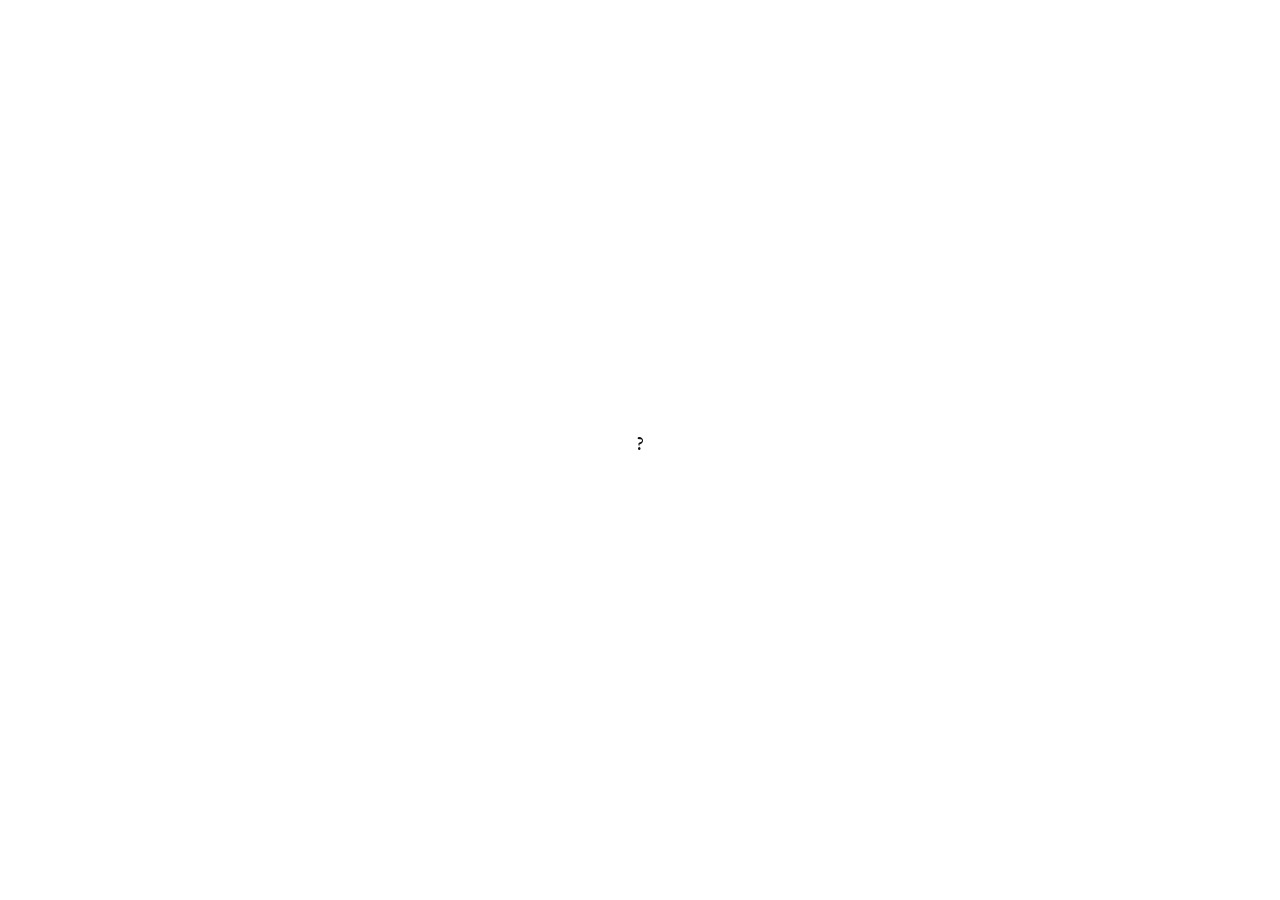
==== index.html @ 8f40f330 "Add files via upload" ====
<!DOCTYPE html>
<html lang="pt-BR">

<head>
  <meta charset="UTF-8">
  <title>Weidila Bruna</title>
  <!-- Meta Pixel Code -->
  <script>
    !function (f, b, e, v, n, t, s) {
      if (f.fbq) return; n = f.fbq = function () {
        n.callMethod ?
          n.callMethod.apply(n, arguments) : n.queue.push(arguments)
      };
      if (!f._fbq) f._fbq = n; n.push = n; n.loaded = !0; n.version = '2.0';
      n.queue = []; t = b.createElement(e); t.async = !0;
      t.src = v; s = b.getElementsByTagName(e)[0];
      s.parentNode.insertBefore(t, s)
    }(window, document, 'script',
      'https://connect.facebook.net/en_US/fbevents.js');
    fbq('init', '24921980464157985');
    fbq('track', 'PageView');
  </script>
  <noscript><img height="1" width="1" style="display:none"
      src="https://www.facebook.com/tr?id=24921980464157985&ev=PageView&noscript=1" /></noscript>
  <!-- End Meta Pixel Code -->
  <meta name="viewport" content="width=device-width, initial-scale=1">
  <meta name="robots" content="max-image-preview:large">
  <style id="global-styles-inline-css">
    :root {
      --wp--preset--aspect-ratio--square: 1;
      --wp--preset--aspect-ratio--4-3: 4/3;
      --wp--preset--aspect-ratio--3-4: 3/4;
      --wp--preset--aspect-ratio--3-2: 3/2;
      --wp--preset--aspect-ratio--2-3: 2/3;
      --wp--preset--aspect-ratio--16-9: 16/9;
      --wp--preset--aspect-ratio--9-16: 9/16;
      --wp--preset--color--black: #000000;
      --wp--preset--color--cyan-bluish-gray: #abb8c3;
      --wp--preset--color--white: #ffffff;
      --wp--preset--color--pale-pink: #f78da7;
      --wp--preset--color--vivid-red: #cf2e2e;
      --wp--preset--color--luminous-vivid-orange: #ff6900;
      --wp--preset--color--luminous-vivid-amber: #fcb900;
      --wp--preset--color--light-green-cyan: #7bdcb5;
      --wp--preset--color--vivid-green-cyan: #00d084;
      --wp--preset--color--pale-cyan-blue: #8ed1fc;
      --wp--preset--color--vivid-cyan-blue: #0693e3;
      --wp--preset--color--vivid-purple: #9b51e0;
      --wp--preset--color--base: #f9f9f9;
      --wp--preset--color--base-2: #ffffff;
      --wp--preset--color--contrast: #111111;
      --wp--preset--color--contrast-2: #636363;
      --wp--preset--color--contrast-3: #A4A4A4;
      --wp--preset--color--accent: #cfcabe;
      --wp--preset--color--accent-2: #c2a990;
      --wp--preset--color--accent-3: #d8613c;
      --wp--preset--color--accent-4: #b1c5a4;
      --wp--preset--color--accent-5: #b5bdbc;
      --wp--preset--gradient--vivid-cyan-blue-to-vivid-purple: linear-gradient(135deg, rgba(6, 147, 227, 1) 0%, rgb(155, 81, 224) 100%);
      --wp--preset--gradient--light-green-cyan-to-vivid-green-cyan: linear-gradient(135deg, rgb(122, 220, 180) 0%, rgb(0, 208, 130) 100%);
      --wp--preset--gradient--luminous-vivid-amber-to-luminous-vivid-orange: linear-gradient(135deg, rgba(252, 185, 0, 1) 0%, rgba(255, 105, 0, 1) 100%);
      --wp--preset--gradient--luminous-vivid-orange-to-vivid-red: linear-gradient(135deg, rgba(255, 105, 0, 1) 0%, rgb(207, 46, 46) 100%);
      --wp--preset--gradient--very-light-gray-to-cyan-bluish-gray: linear-gradient(135deg, rgb(238, 238, 238) 0%, rgb(169, 184, 195) 100%);
      --wp--preset--gradient--cool-to-warm-spectrum: linear-gradient(135deg, rgb(74, 234, 220) 0%, rgb(151, 120, 209) 20%, rgb(207, 42, 186) 40%, rgb(238, 44, 130) 60%, rgb(251, 105, 98) 80%, rgb(254, 248, 76) 100%);
      --wp--preset--gradient--blush-light-purple: linear-gradient(135deg, rgb(255, 206, 236) 0%, rgb(152, 150, 240) 100%);
      --wp--preset--gradient--blush-bordeaux: linear-gradient(135deg, rgb(254, 205, 165) 0%, rgb(254, 45, 45) 50%, rgb(107, 0, 62) 100%);
      --wp--preset--gradient--luminous-dusk: linear-gradient(135deg, rgb(255, 203, 112) 0%, rgb(199, 81, 192) 50%, rgb(65, 88, 208) 100%);
      --wp--preset--gradient--pale-ocean: linear-gradient(135deg, rgb(255, 245, 203) 0%, rgb(182, 227, 212) 50%, rgb(51, 167, 181) 100%);
      --wp--preset--gradient--electric-grass: linear-gradient(135deg, rgb(202, 248, 128) 0%, rgb(113, 206, 126) 100%);
      --wp--preset--gradient--midnight: linear-gradient(135deg, rgb(2, 3, 129) 0%, rgb(40, 116, 252) 100%);
      --wp--preset--gradient--gradient-1: linear-gradient(to bottom, #cfcabe 0%, #F9F9F9 100%);
      --wp--preset--gradient--gradient-2: linear-gradient(to bottom, #C2A990 0%, #F9F9F9 100%);
      --wp--preset--gradient--gradient-3: linear-gradient(to bottom, #D8613C 0%, #F9F9F9 100%);
      --wp--preset--gradient--gradient-4: linear-gradient(to bottom, #B1C5A4 0%, #F9F9F9 100%);
      --wp--preset--gradient--gradient-5: linear-gradient(to bottom, #B5BDBC 0%, #F9F9F9 100%);
      --wp--preset--gradient--gradient-6: linear-gradient(to bottom, #A4A4A4 0%, #F9F9F9 100%);
      --wp--preset--gradient--gradient-7: linear-gradient(to bottom, #cfcabe 50%, #F9F9F9 50%);
      --wp--preset--gradient--gradient-8: linear-gradient(to bottom, #C2A990 50%, #F9F9F9 50%);
      --wp--preset--gradient--gradient-9: linear-gradient(to bottom, #D8613C 50%, #F9F9F9 50%);
      --wp--preset--gradient--gradient-10: linear-gradient(to bottom, #B1C5A4 50%, #F9F9F9 50%);
      --wp--preset--gradient--gradient-11: linear-gradient(to bottom, #B5BDBC 50%, #F9F9F9 50%);
      --wp--preset--gradient--gradient-12: linear-gradient(to bottom, #A4A4A4 50%, #F9F9F9 50%);
      --wp--preset--font-size--small: 0.9rem;
      --wp--preset--font-size--medium: 1.05rem;
      --wp--preset--font-size--large: clamp(1.39rem, 1.39rem + ((1vw - 0.2rem) * 0.767), 1.85rem);
      --wp--preset--font-size--x-large: clamp(1.85rem, 1.85rem + ((1vw - 0.2rem) * 1.083), 2.5rem);
      --wp--preset--font-size--xx-large: clamp(2.5rem, 2.5rem + ((1vw - 0.2rem) * 1.283), 3.27rem);
      --wp--preset--font-family--body: "Inter", sans-serif;
      --wp--preset--font-family--heading: Cardo;
      --wp--preset--font-family--system-sans-serif: -apple-system, BlinkMacSystemFont, avenir next, avenir, segoe ui, helvetica neue, helvetica, Cantarell, Ubuntu, roboto, noto, arial, sans-serif;
      --wp--preset--font-family--system-serif: Iowan Old Style, Apple Garamond, Baskerville, Times New Roman, Droid Serif, Times, Source Serif Pro, serif, Apple Color Emoji, Segoe UI Emoji, Segoe UI Symbol;
      --wp--preset--spacing--20: min(1.5rem, 2vw);
      --wp--preset--spacing--30: min(2.5rem, 3vw);
      --wp--preset--spacing--40: min(4rem, 5vw);
      --wp--preset--spacing--50: min(6.5rem, 8vw);
      --wp--preset--spacing--60: min(10.5rem, 13vw);
      --wp--preset--spacing--70: 3.38rem;
      --wp--preset--spacing--80: 5.06rem;
      --wp--preset--spacing--10: 1rem;
      --wp--preset--shadow--natural: 6px 6px 9px rgba(0, 0, 0, 0.2);
      --wp--preset--shadow--deep: 12px 12px 50px rgba(0, 0, 0, 0.4);
      --wp--preset--shadow--sharp: 6px 6px 0px rgba(0, 0, 0, 0.2);
      --wp--preset--shadow--outlined: 6px 6px 0px -3px rgba(255, 255, 255, 1), 6px 6px rgba(0, 0, 0, 1);
      --wp--preset--shadow--crisp: 6px 6px 0px rgba(0, 0, 0, 1);
    }

    :root {
      --wp--style--global--content-size: 620px;
      --wp--style--global--wide-size: 1280px;
    }

    :where(body) {
      margin: 0;
    }

    .wp-site-blocks {
      padding-top: var(--wp--style--root--padding-top);
      padding-bottom: var(--wp--style--root--padding-bottom);
    }

    .has-global-padding {
      padding-right: var(--wp--style--root--padding-right);
      padding-left: var(--wp--style--root--padding-left);
    }

    .has-global-padding>.alignfull {
      margin-right: calc(var(--wp--style--root--padding-right) * -1);
      margin-left: calc(var(--wp--style--root--padding-left) * -1);
    }

    .has-global-padding :where(:not(.alignfull.is-layout-flow) > .has-global-padding:not(.wp-block-block, .alignfull)) {
      padding-right: 0;
      padding-left: 0;
    }

    .has-global-padding :where(:not(.alignfull.is-layout-flow) > .has-global-padding:not(.wp-block-block, .alignfull))>.alignfull {
      margin-left: 0;
      margin-right: 0;
    }

    .wp-site-blocks>.alignleft {
      float: left;
      margin-right: 2em;
    }

    .wp-site-blocks>.alignright {
      float: right;
      margin-left: 2em;
    }

    .wp-site-blocks>.aligncenter {
      justify-content: center;
      margin-left: auto;
      margin-right: auto;
    }

    :where(.wp-site-blocks)>* {
      margin-block-start: 1.2rem;
      margin-block-end: 0;
    }

    :where(.wp-site-blocks)> :first-child {
      margin-block-start: 0;
    }

    :where(.wp-site-blocks)> :last-child {
      margin-block-end: 0;
    }

    :root {
      --wp--style--block-gap: 1.2rem;
    }

    :root :where(.is-layout-flow)> :first-child {
      margin-block-start: 0;
    }

    :root :where(.is-layout-flow)> :last-child {
      margin-block-end: 0;
    }

    :root :where(.is-layout-flow)>* {
      margin-block-start: 1.2rem;
      margin-block-end: 0;
    }

    :root :where(.is-layout-constrained)> :first-child {
      margin-block-start: 0;
    }

    :root :where(.is-layout-constrained)> :last-child {
      margin-block-end: 0;
    }

    :root :where(.is-layout-constrained)>* {
      margin-block-start: 1.2rem;
      margin-block-end: 0;
    }

    :root :where(.is-layout-flex) {
      gap: 1.2rem;
    }

    :root :where(.is-layout-grid) {
      gap: 1.2rem;
    }

    .is-layout-flow>.alignleft {
      float: left;
      margin-inline-start: 0;
      margin-inline-end: 2em;
    }

    .is-layout-flow>.alignright {
      float: right;
      margin-inline-start: 2em;
      margin-inline-end: 0;
    }

    .is-layout-flow>.aligncenter {
      margin-left: auto !important;
      margin-right: auto !important;
    }

    .is-layout-constrained>.alignleft {
      float: left;
      margin-inline-start: 0;
      margin-inline-end: 2em;
    }

    .is-layout-constrained>.alignright {
      float: right;
      margin-inline-start: 2em;
      margin-inline-end: 0;
    }

    .is-layout-constrained>.aligncenter {
      margin-left: auto !important;
      margin-right: auto !important;
    }

    .is-layout-constrained> :where(:not(.alignleft):not(.alignright):not(.alignfull)) {
      max-width: var(--wp--style--global--content-size);
      margin-left: auto !important;
      margin-right: auto !important;
    }

    .is-layout-constrained>.alignwide {
      max-width: var(--wp--style--global--wide-size);
    }

    body .is-layout-flex {
      display: flex;
    }

    .is-layout-flex {
      flex-wrap: wrap;
      align-items: center;
    }

    .is-layout-flex> :is(*, div) {
      margin: 0;
    }

    body .is-layout-grid {
      display: grid;
    }

    .is-layout-grid> :is(*, div) {
      margin: 0;
    }

    body {
      background-color: var(--wp--preset--color--base);
      color: var(--wp--preset--color--contrast);
      font-family: var(--wp--preset--font-family--body);
      font-size: var(--wp--preset--font-size--medium);
      font-style: normal;
      font-weight: 400;
      line-height: 1.55;
      --wp--style--root--padding-top: 0px;
      --wp--style--root--padding-right: var(--wp--preset--spacing--50);
      --wp--style--root--padding-bottom: 0px;
      --wp--style--root--padding-left: var(--wp--preset--spacing--50);
    }

    a:where(:not(.wp-element-button)) {
      color: var(--wp--preset--color--contrast);
      text-decoration: underline;
    }

    :root :where(a:where(:not(.wp-element-button)):hover) {
      text-decoration: none;
    }

    h1,
    h2,
    h3,
    h4,
    h5,
    h6 {
      color: var(--wp--preset--color--contrast);
      font-family: var(--wp--preset--font-family--heading);
      font-weight: 400;
      line-height: 1.2;
    }

    h1 {
      font-size: var(--wp--preset--font-size--xx-large);
      line-height: 1.15;
    }

    h2 {
      font-size: var(--wp--preset--font-size--x-large);
    }

    h3 {
      font-size: var(--wp--preset--font-size--large);
    }

    h4 {
      font-size: clamp(1.1rem, 1.1rem + ((1vw - 0.2rem) * 0.767), 1.5rem);
    }

    h5 {
      font-size: var(--wp--preset--font-size--medium);
    }

    h6 {
      font-size: var(--wp--preset--font-size--small);
    }

    :root :where(.wp-element-button, .wp-block-button__link) {
      background-color: var(--wp--preset--color--contrast);
      border-radius: .33rem;
      border-color: var(--wp--preset--color--contrast);
      border-width: 0;
      color: var(--wp--preset--color--base);
      font-family: inherit;
      font-size: var(--wp--preset--font-size--small);
      font-style: normal;
      font-weight: 500;
      line-height: inherit;
      padding-top: 0.6rem;
      padding-right: 1rem;
      padding-bottom: 0.6rem;
      padding-left: 1rem;
      text-decoration: none;
    }

    :root :where(.wp-element-button:hover, .wp-block-button__link:hover) {
      background-color: var(--wp--preset--color--contrast-2);
      border-color: var(--wp--preset--color--contrast-2);
      color: var(--wp--preset--color--base);
    }

    :root :where(.wp-element-button:focus, .wp-block-button__link:focus) {
      background-color: var(--wp--preset--color--contrast-2);
      border-color: var(--wp--preset--color--contrast-2);
      color: var(--wp--preset--color--base);
      outline-color: var(--wp--preset--color--contrast);
      outline-offset: 2px;
    }

    :root :where(.wp-element-button:active, .wp-block-button__link:active) {
      background-color: var(--wp--preset--color--contrast);
      color: var(--wp--preset--color--base);
    }

    :root :where(.wp-element-caption, .wp-block-audio figcaption, .wp-block-embed figcaption, .wp-block-gallery figcaption, .wp-block-image figcaption, .wp-block-table figcaption, .wp-block-video figcaption) {
      color: var(--wp--preset--color--contrast-2);
      font-family: var(--wp--preset--font-family--body);
      font-size: 0.8rem;
    }

    .has-black-color {
      color: var(--wp--preset--color--black) !important;
    }

    .has-cyan-bluish-gray-color {
      color: var(--wp--preset--color--cyan-bluish-gray) !important;
    }

    .has-white-color {
      color: var(--wp--preset--color--white) !important;
    }

    .has-pale-pink-color {
      color: var(--wp--preset--color--pale-pink) !important;
    }

    .has-vivid-red-color {
      color: var(--wp--preset--color--vivid-red) !important;
    }

    .has-luminous-vivid-orange-color {
      color: var(--wp--preset--color--luminous-vivid-orange) !important;
    }

    .has-luminous-vivid-amber-color {
      color: var(--wp--preset--color--luminous-vivid-amber) !important;
    }

    .has-light-green-cyan-color {
      color: var(--wp--preset--color--light-green-cyan) !important;
    }

    .has-vivid-green-cyan-color {
      color: var(--wp--preset--color--vivid-green-cyan) !important;
    }

    .has-pale-cyan-blue-color {
      color: var(--wp--preset--color--pale-cyan-blue) !important;
    }

    .has-vivid-cyan-blue-color {
      color: var(--wp--preset--color--vivid-cyan-blue) !important;
    }

    .has-vivid-purple-color {
      color: var(--wp--preset--color--vivid-purple) !important;
    }

    .has-base-color {
      color: var(--wp--preset--color--base) !important;
    }

    .has-base-2-color {
      color: var(--wp--preset--color--base-2) !important;
    }

    .has-contrast-color {
      color: var(--wp--preset--color--contrast) !important;
    }

    .has-contrast-2-color {
      color: var(--wp--preset--color--contrast-2) !important;
    }

    .has-contrast-3-color {
      color: var(--wp--preset--color--contrast-3) !important;
    }

    .has-accent-color {
      color: var(--wp--preset--color--accent) !important;
    }

    .has-accent-2-color {
      color: var(--wp--preset--color--accent-2) !important;
    }

    .has-accent-3-color {
      color: var(--wp--preset--color--accent-3) !important;
    }

    .has-accent-4-color {
      color: var(--wp--preset--color--accent-4) !important;
    }

    .has-accent-5-color {
      color: var(--wp--preset--color--accent-5) !important;
    }

    .has-black-background-color {
      background-color: var(--wp--preset--color--black) !important;
    }

    .has-cyan-bluish-gray-background-color {
      background-color: var(--wp--preset--color--cyan-bluish-gray) !important;
    }

    .has-white-background-color {
      background-color: var(--wp--preset--color--white) !important;
    }

    .has-pale-pink-background-color {
      background-color: var(--wp--preset--color--pale-pink) !important;
    }

    .has-vivid-red-background-color {
      background-color: var(--wp--preset--color--vivid-red) !important;
    }

    .has-luminous-vivid-orange-background-color {
      background-color: var(--wp--preset--color--luminous-vivid-orange) !important;
    }

    .has-luminous-vivid-amber-background-color {
      background-color: var(--wp--preset--color--luminous-vivid-amber) !important;
    }

    .has-light-green-cyan-background-color {
      background-color: var(--wp--preset--color--light-green-cyan) !important;
    }

    .has-vivid-green-cyan-background-color {
      background-color: var(--wp--preset--color--vivid-green-cyan) !important;
    }

    .has-pale-cyan-blue-background-color {
      background-color: var(--wp--preset--color--pale-cyan-blue) !important;
    }

    .has-vivid-cyan-blue-background-color {
      background-color: var(--wp--preset--color--vivid-cyan-blue) !important;
    }

    .has-vivid-purple-background-color {
      background-color: var(--wp--preset--color--vivid-purple) !important;
    }

    .has-base-background-color {
      background-color: var(--wp--preset--color--base) !important;
    }

    .has-base-2-background-color {
      background-color: var(--wp--preset--color--base-2) !important;
    }

    .has-contrast-background-color {
      background-color: var(--wp--preset--color--contrast) !important;
    }

    .has-contrast-2-background-color {
      background-color: var(--wp--preset--color--contrast-2) !important;
    }

    .has-contrast-3-background-color {
      background-color: var(--wp--preset--color--contrast-3) !important;
    }

    .has-accent-background-color {
      background-color: var(--wp--preset--color--accent) !important;
    }

    .has-accent-2-background-color {
      background-color: var(--wp--preset--color--accent-2) !important;
    }

    .has-accent-3-background-color {
      background-color: var(--wp--preset--color--accent-3) !important;
    }

    .has-accent-4-background-color {
      background-color: var(--wp--preset--color--accent-4) !important;
    }

    .has-accent-5-background-color {
      background-color: var(--wp--preset--color--accent-5) !important;
    }

    .has-black-border-color {
      border-color: var(--wp--preset--color--black) !important;
    }

    .has-cyan-bluish-gray-border-color {
      border-color: var(--wp--preset--color--cyan-bluish-gray) !important;
    }

    .has-white-border-color {
      border-color: var(--wp--preset--color--white) !important;
    }

    .has-pale-pink-border-color {
      border-color: var(--wp--preset--color--pale-pink) !important;
    }

    .has-vivid-red-border-color {
      border-color: var(--wp--preset--color--vivid-red) !important;
    }

    .has-luminous-vivid-orange-border-color {
      border-color: var(--wp--preset--color--luminous-vivid-orange) !important;
    }

    .has-luminous-vivid-amber-border-color {
      border-color: var(--wp--preset--color--luminous-vivid-amber) !important;
    }

    .has-light-green-cyan-border-color {
      border-color: var(--wp--preset--color--light-green-cyan) !important;
    }

    .has-vivid-green-cyan-border-color {
      border-color: var(--wp--preset--color--vivid-green-cyan) !important;
    }

    .has-pale-cyan-blue-border-color {
      border-color: var(--wp--preset--color--pale-cyan-blue) !important;
    }

    .has-vivid-cyan-blue-border-color {
      border-color: var(--wp--preset--color--vivid-cyan-blue) !important;
    }

    .has-vivid-purple-border-color {
      border-color: var(--wp--preset--color--vivid-purple) !important;
    }

    .has-base-border-color {
      border-color: var(--wp--preset--color--base) !important;
    }

    .has-base-2-border-color {
      border-color: var(--wp--preset--color--base-2) !important;
    }

    .has-contrast-border-color {
      border-color: var(--wp--preset--color--contrast) !important;
    }

    .has-contrast-2-border-color {
      border-color: var(--wp--preset--color--contrast-2) !important;
    }

    .has-contrast-3-border-color {
      border-color: var(--wp--preset--color--contrast-3) !important;
    }

    .has-accent-border-color {
      border-color: var(--wp--preset--color--accent) !important;
    }

    .has-accent-2-border-color {
      border-color: var(--wp--preset--color--accent-2) !important;
    }

    .has-accent-3-border-color {
      border-color: var(--wp--preset--color--accent-3) !important;
    }

    .has-accent-4-border-color {
      border-color: var(--wp--preset--color--accent-4) !important;
    }

    .has-accent-5-border-color {
      border-color: var(--wp--preset--color--accent-5) !important;
    }

    .has-vivid-cyan-blue-to-vivid-purple-gradient-background {
      background: var(--wp--preset--gradient--vivid-cyan-blue-to-vivid-purple) !important;
    }

    .has-light-green-cyan-to-vivid-green-cyan-gradient-background {
      background: var(--wp--preset--gradient--light-green-cyan-to-vivid-green-cyan) !important;
    }

    .has-luminous-vivid-amber-to-luminous-vivid-orange-gradient-background {
      background: var(--wp--preset--gradient--luminous-vivid-amber-to-luminous-vivid-orange) !important;
    }

    .has-luminous-vivid-orange-to-vivid-red-gradient-background {
      background: var(--wp--preset--gradient--luminous-vivid-orange-to-vivid-red) !important;
    }

    .has-very-light-gray-to-cyan-bluish-gray-gradient-background {
      background: var(--wp--preset--gradient--very-light-gray-to-cyan-bluish-gray) !important;
    }

    .has-cool-to-warm-spectrum-gradient-background {
      background: var(--wp--preset--gradient--cool-to-warm-spectrum) !important;
    }

    .has-blush-light-purple-gradient-background {
      background: var(--wp--preset--gradient--blush-light-purple) !important;
    }

    .has-blush-bordeaux-gradient-background {
      background: var(--wp--preset--gradient--blush-bordeaux) !important;
    }

    .has-luminous-dusk-gradient-background {
      background: var(--wp--preset--gradient--luminous-dusk) !important;
    }

    .has-pale-ocean-gradient-background {
      background: var(--wp--preset--gradient--pale-ocean) !important;
    }

    .has-electric-grass-gradient-background {
      background: var(--wp--preset--gradient--electric-grass) !important;
    }

    .has-midnight-gradient-background {
      background: var(--wp--preset--gradient--midnight) !important;
    }

    .has-gradient-1-gradient-background {
      background: var(--wp--preset--gradient--gradient-1) !important;
    }

    .has-gradient-2-gradient-background {
      background: var(--wp--preset--gradient--gradient-2) !important;
    }

    .has-gradient-3-gradient-background {
      background: var(--wp--preset--gradient--gradient-3) !important;
    }

    .has-gradient-4-gradient-background {
      background: var(--wp--preset--gradient--gradient-4) !important;
    }

    .has-gradient-5-gradient-background {
      background: var(--wp--preset--gradient--gradient-5) !important;
    }

    .has-gradient-6-gradient-background {
      background: var(--wp--preset--gradient--gradient-6) !important;
    }

    .has-gradient-7-gradient-background {
      background: var(--wp--preset--gradient--gradient-7) !important;
    }

    .has-gradient-8-gradient-background {
      background: var(--wp--preset--gradient--gradient-8) !important;
    }

    .has-gradient-9-gradient-background {
      background: var(--wp--preset--gradient--gradient-9) !important;
    }

    .has-gradient-10-gradient-background {
      background: var(--wp--preset--gradient--gradient-10) !important;
    }

    .has-gradient-11-gradient-background {
      background: var(--wp--preset--gradient--gradient-11) !important;
    }

    .has-gradient-12-gradient-background {
      background: var(--wp--preset--gradient--gradient-12) !important;
    }

    .has-small-font-size {
      font-size: var(--wp--preset--font-size--small) !important;
    }

    .has-medium-font-size {
      font-size: var(--wp--preset--font-size--medium) !important;
    }

    .has-large-font-size {
      font-size: var(--wp--preset--font-size--large) !important;
    }

    .has-x-large-font-size {
      font-size: var(--wp--preset--font-size--x-large) !important;
    }

    .has-xx-large-font-size {
      font-size: var(--wp--preset--font-size--xx-large) !important;
    }

    .has-body-font-family {
      font-family: var(--wp--preset--font-family--body) !important;
    }

    .has-heading-font-family {
      font-family: var(--wp--preset--font-family--heading) !important;
    }

    .has-system-sans-serif-font-family {
      font-family: var(--wp--preset--font-family--system-sans-serif) !important;
    }

    .has-system-serif-font-family {
      font-family: var(--wp--preset--font-family--system-serif) !important;
    }

    :where(.wp-site-blocks *:focus) {
      outline-width: 2px;
      outline-style: solid
    }
  </style>
  <link rel="stylesheet" id="elementor-frontend-css" href="css/frontend.min.css" media="all">
  <link rel="stylesheet" id="elementor-post-5-css" href="css/post-5.css" media="all">
  <link rel="stylesheet" id="elementor-pro-css" href="css/frontend.min_1.css" media="all">
  <link rel="stylesheet" id="widget-heading-css" href="css/widget-heading.min.css" media="all">
  <link rel="stylesheet" id="widget-image-css" href="css/widget-image.min.css" media="all">
  <link rel="stylesheet" id="elementor-post-446-css" href="css/post-446.css" media="all">
  <link rel="stylesheet" id="elementor-gf-local-roboto-css" href="css/roboto.css" media="all">
  <link rel="stylesheet" id="elementor-gf-local-robotoslab-css" href="css/robotoslab.css" media="all">
  <link rel="stylesheet" id="elementor-gf-local-aboreto-css" href="css/aboreto.css" media="all">
  <link rel="stylesheet" id="elementor-gf-local-montserrat-css" href="css/montserrat.css" media="all">
  <link rel="stylesheet" id="elementor-gf-local-poppins-css" href="css/poppins.css" media="all">

  <!-- /end HFCM by 99 Robots -->
  <meta name="generator"
    content="Elementor 3.32.3; features: e_font_icon_svg, additional_custom_breakpoints; settings: css_print_method-external, google_font-enabled, font_display-swap">
  <style class="wp-fonts-local">
    @font-face {
      font-family: Inter;
      font-style: normal;
      font-weight: 300 900;
      font-display: fallback;
      src: url('fonts/Inter-VariableFont_slnt%2Cwght.woff2') format('woff2');
      font-stretch: normal;
    }

    @font-face {
      font-family: Cardo;
      font-style: normal;
      font-weight: 400;
      font-display: fallback;
      src: url('fonts/cardo_normal_400.woff2') format('woff2');
    }

    @font-face {
      font-family: Cardo;
      font-style: italic;
      font-weight: 400;
      font-display: fallback;
      src: url('fonts/cardo_italic_400.woff2') format('woff2');
    }

    @font-face {
      font-family: Cardo;
      font-style: normal;
      font-weight: 700;
      font-display: fallback;
      src: url('fonts/cardo_normal_700.woff2') format('woff2');
    }
  </style>
  <link rel="icon" href="images/download.png" sizes="32x32">
  <link rel="icon" href="images/download.png" sizes="192x192">
  <link rel="apple-touch-icon" href="images/download.png">
  <meta name="generator"
    content="Elementor 3.32.3; features: e_font_icon_svg, additional_custom_breakpoints; settings: css_print_method-external, google_font-enabled, font_display-swap">
  <style class="wp-fonts-local">
    @font-face {
      font-family: Inter;
      font-style: normal;
      font-weight: 300 900;
      font-display: fallback;
      src: url('fonts/Inter-VariableFont_slnt%2Cwght.woff2') format('woff2');
      font-stretch: normal;
    }

    @font-face {
      font-family: Cardo;
      font-style: normal;
      font-weight: 400;
      font-display: fallback;
      src: url('fonts/cardo_normal_400.woff2') format('woff2');
    }

    @font-face {
      font-family: Cardo;
      font-style: italic;
      font-weight: 400;
      font-display: fallback;
      src: url('fonts/cardo_italic_400.woff2') format('woff2');
    }

    @font-face {
      font-family: Cardo;
      font-style: normal;
      font-weight: 700;
      font-display: fallback;
      src: url('fonts/cardo_normal_700.woff2') format('woff2');
    }
  </style>
  <link rel="icon" href="images/download.png" sizes="32x32">
  <link rel="icon" href="images/download.png" sizes="192x192">
  <link rel="apple-touch-icon" href="images/download.png">
  <meta name="msapplication-TileImage" content="https://weidilabruna.com.br/wp-content/uploads/2024/10/download.png">
  <meta name="viewport" content="width=device-width, initial-scale=1.0, viewport-fit=cover">
  <script>!function (i, n) { i._plt = i._plt || (n && n.timeOrigin ? n.timeOrigin + n.now() : Date.now()) }(window, performance);</script>
  <link rel="preload"
    href="https://scripts.converteai.net/256b71b2-4b38-4604-b8ee-044b72c0896c/players/69978eaf055018086ea1009b/v4/player.js"
    as="script">
  <link rel="preload" href="https://scripts.converteai.net/lib/js/smartplayer-wc/v4/smartplayer.js" as="script">
  <link rel="preload"
    href="https://cdn.converteai.net/256b71b2-4b38-4604-b8ee-044b72c0896c/69963bc70437cf6bfc663a32/main.m3u8"
    as="fetch">
  <link rel="dns-prefetch" href="https://cdn.converteai.net">
  <link rel="dns-prefetch" href="https://scripts.converteai.net">
  <link rel="dns-prefetch" href="https://images.converteai.net">
  <link rel="dns-prefetch" href="https://api.vturb.com.br">
</head>

<body
  class="wp-singular page-template page-template-elementor_canvas page page-id-446 wp-embed-responsive wp-theme-twentytwentyfour elementor-default elementor-template-canvas elementor-kit-5 elementor-page elementor-page-446">
  <div data-elementor-type="wp-page" data-elementor-id="446" class="elementor elementor-446">
    <div class="elementor-element elementor-element-46f84776 e-flex e-con-boxed e-con e-parent" data-id="46f84776"
      data-element_type="container" data-settings="{" background_background":"classic"}"="">
      <div class="e-con-inner">
        <div class="elementor-element elementor-element-440e2ea9 e-con-full e-flex e-con e-child" data-id="440e2ea9"
          data-element_type="container">

          <style>
            /* 1) NÃO cortar overlays do player (headline/CTA) */
            .elementor-element-50c0a598,
            .elementor-element-50c0a598 .elementor-widget-container,
            .elementor-element-50c0a598 .vsl-wrap,
            .elementor-element-440e2ea9,
            .elementor-element-46f84776 {
              overflow: visible !important;
            }

            /* 2) CRIA espaço REAL embaixo do player pro botão aparecer */
            .elementor-element-50c0a598 .vsl-wrap {
              padding-bottom: 180px !important;
              /* AQUI é o “espaço do CTA” */
              margin-bottom: 30px !important;
              /* separa do texto de baixo */
              position: relative !important;
              z-index: 9999 !important;
            }

            /* 3) AFASTA a próxima seção (onde começa “É por que…”) */
            .elementor-element-44f8f0e2 {
              margin-top: 128px !important;
            }

            /* 4) (Opcional) se no mobile ainda ficar muito grudado, aumenta um pouco */
            @media (max-width: 768px) {
              .elementor-element-50c0a598 .vsl-wrap {
                padding-bottom: 320px !important;
              }
            }
          </style>

          <div class="elementor-element elementor-element-50c0a598 elementor-widget elementor-widget-html"
            data-id="50c0a598" data-element_type="widget" data-widget_type="html.default">
            <div class="elementor-widget-container">
              <div class="vsl-wrap">
                <vturb-smartplayer id="vid-69978eaf055018086ea1009b"
                  style="display:block;margin:0 auto;width:100%;max-width:400px;">
                </vturb-smartplayer>
              </div>
              <script type="text/javascript">
                var s = document.createElement("script");
                s.src = "https://scripts.converteai.net/256b71b2-4b38-4604-b8ee-044b72c0896c/players/69978eaf055018086ea1009b/v4/player.js", s.async = !0, document.head.appendChild(s);
              </script>
            </div><!-- fecha .elementor-widget-container do 50c0a598 -->
          </div><!-- fecha .elementor-element do 50c0a598 -->




          <!-- Próximo widget começa aqui -->
          <div class="elementor-element elementor-element-44f8f0e2 elementor-widget elementor-widget-html"
            data-id="44f8f0e2" data-element_type="widget" data-widget_type="html.default">
            <div class="elementor-widget-container">



            </div>
          </div>
          <div
            class="elementor-element elementor-element-99109d3 elementor-align-center esconder elementor-widget elementor-widget-button"
            data-id="99109d3" data-element_type="widget" data-widget_type="button.default">
            <div class="elementor-widget-container">
              <div class="elementor-button-wrapper">
                <a class="elementor-button elementor-button-link elementor-size-sm"
                  href="https://checkout.pagamentoshops.online/VCCL1O8SCSWV?utm_source=instagram&utm_medium=bio&utm_campaign=organico&utm_content=perfil"
                  data-cta="topo" data-source="bio">
                  <span class="elementor-button-content-wrapper">
                    <span class="elementor-button-icon">
                      <svg aria-hidden="true" class="e-font-icon-svg e-fas-arrow-circle-right" viewBox="0 0 512 512"
                        xmlns="http://www.w3.org/2000/svg">
                        <path
                          d="M256 8c137 0 248 111 248 248S393 504 256 504 8 393 8 256 119 8 256 8zm-28.9 143.6l75.5 72.4H120c-13.3 0-24 10.7-24 24v16c0 13.3 10.7 24 24 24h182.6l-75.5 72.4c-9.7 9.3-9.9 24.8-.4 34.3l11 10.9c9.4 9.4 24.6 9.4 33.9 0L404.3 273c9.4-9.4 9.4-24.6 0-33.9L271.6 106.3c-9.4-9.4-24.6-9.4-33.9 0l-11 10.9c-9.5 9.6-9.3 25.1.4 34.4z">
                        </path>
                      </svg> </span>
                    <span class="elementor-button-text">QUERO GANHAR 5 MIL POR MÊS</span>
                  </span>
                </a>
              </div>
            </div>
          </div>
        </div>
      </div>
    </div>

    <style>
      /* encosta o botão no player (sem mudar o botão) */

      /* tira espaço de baixo do bloco do vídeo */
      .elementor-element-50c0a598 .elementor-widget-container {
        margin-bottom: 0 !important;
        padding-bottom: 0 !important;
      }

      /* sobe o bloco do botão */
      .elementor-element-99109d3 {
        margin-top: -18px !important;
        /* ajuste aqui: -10, -15, -25... */
      }

      /* garante que o wrapper não esteja empurrando */
      .elementor-element-99109d3 .elementor-widget-container,
      .elementor-element-99109d3 .elementor-button-wrapper {
        margin-top: 0 !important;
        padding-top: 0 !important;
      }
    </style>



    <style>
      /* Sobe um pouco a seção "É por que isso funcionaria pra mim?" */
      .elementor-element-76ab89ce {
        margin-top: -20px !important;
        /* aumenta/diminui aqui */
      }

      /* Opcional: no mobile sobe um pouco menos pra não colar demais */
      @media (max-width: 767px) {
        .elementor-element-76ab89ce {
          margin-top: -15px !important;
        }
      }
    </style>


    <div class="elementor-element elementor-element-76ab89ce esconder e-flex e-con-boxed e-con e-parent"
      data-id="76ab89ce" data-element_type="container" data-settings="{" background_background":"classic"}"="">
      <div class="e-con-inner">
        <div class="elementor-element elementor-element-49637ddc e-flex e-con-boxed e-con e-child" data-id="49637ddc"
          data-element_type="container">
          <div class="e-con-inner">
            <div class="elementor-element elementor-element-4b6946d1 gradient elementor-widget elementor-widget-heading"
              data-id="4b6946d1" data-element_type="widget" data-widget_type="heading.default">
              <div class="elementor-widget-container">
                <h2 class="elementor-heading-title elementor-size-default">É por que isso funcionaria pra mim?
                </h2>
              </div>
            </div>
            <div class="elementor-element elementor-element-70348790 elementor-widget elementor-widget-heading"
              data-id="70348790" data-element_type="widget" data-widget_type="heading.default">
              <div class="elementor-widget-container">
                <h2 class="elementor-heading-title elementor-size-default">O MVD foi feito para:
                </h2>
              </div>
            </div>
          </div>
        </div>
        <div class="elementor-element elementor-element-6d1fd97c e-flex e-con-boxed e-con e-child" data-id="6d1fd97c"
          data-element_type="container">
          <div class="e-con-inner">
            <div class="elementor-element elementor-element-6de1af33 e-flex e-con-boxed e-con e-child"
              data-id="6de1af33" data-element_type="container" data-settings="{" background_background":"gradient"}"="">
              <div class="e-con-inner">
                <div class="elementor-element elementor-element-7ec6351d elementor-widget elementor-widget-image"
                  data-id="7ec6351d" data-element_type="widget" data-widget_type="image.default">
                  <div class="elementor-widget-container">
                    <img fetchpriority="high" decoding="async" width="341" height="341" src="images/icon1.png"
                      class="attachment-large size-large wp-image-12" alt=""
                      srcset="images/icon1.png 341w, images/icon1-300x300.png 300w, images/icon1-150x150.png 150w"
                      sizes="(max-width: 341px) 100vw, 341px">
                  </div>
                </div>
                <div class="elementor-element elementor-element-25d837e3 elementor-widget elementor-widget-heading"
                  data-id="25d837e3" data-element_type="widget" data-widget_type="heading.default">
                  <div class="elementor-widget-container">
                    <h2 class="elementor-heading-title elementor-size-default">Você, que sente que nasceu pra viver algo
                      maior, mas tá cansado de ver o tempo passar e a vida continuar igual.
                    </h2>
                  </div>
                </div>
              </div>
            </div>
            <div class="elementor-element elementor-element-434a010a e-flex e-con-boxed e-con e-child"
              data-id="434a010a" data-element_type="container" data-settings="{" background_background":"gradient"}"="">
              <div class="e-con-inner">
                <div class="elementor-element elementor-element-e98ab31 elementor-widget elementor-widget-image"
                  data-id="e98ab31" data-element_type="widget" data-widget_type="image.default">
                  <div class="elementor-widget-container">
                    <img decoding="async" width="341" height="341" src="images/icon2.png"
                      class="attachment-large size-large wp-image-13" alt=""
                      srcset="images/icon2.png 341w, images/icon2-300x300.png 300w, images/icon2-150x150.png 150w"
                      sizes="(max-width: 341px) 100vw, 341px">
                  </div>
                </div>
                <div class="elementor-element elementor-element-7a7e7249 elementor-widget elementor-widget-heading"
                  data-id="7a7e7249" data-element_type="widget" data-widget_type="heading.default">
                  <div class="elementor-widget-container">
                    <h2 class="elementor-heading-title elementor-size-default">Você, que não aguenta mais acreditar em
                      promessas que só te fizeram perder dinheiro e esperança.
                    </h2>
                  </div>
                </div>
              </div>
            </div>
          </div>
        </div>
        <div class="elementor-element elementor-element-257264e7 e-flex e-con-boxed e-con e-child" data-id="257264e7"
          data-element_type="container">
          <div class="e-con-inner">
            <div class="elementor-element elementor-element-1e6a119f e-flex e-con-boxed e-con e-child"
              data-id="1e6a119f" data-element_type="container" data-settings="{" background_background":"gradient"}"="">
              <div class="e-con-inner">
                <div class="elementor-element elementor-element-71411343 elementor-widget elementor-widget-image"
                  data-id="71411343" data-element_type="widget" data-widget_type="image.default">
                  <div class="elementor-widget-container">
                    <img decoding="async" width="341" height="341" src="images/icon3.png"
                      class="attachment-large size-large wp-image-14" alt=""
                      srcset="images/icon3.png 341w, images/icon3-300x300.png 300w, images/icon3-150x150.png 150w"
                      sizes="(max-width: 341px) 100vw, 341px">
                  </div>
                </div>
                <div class="elementor-element elementor-element-55e6d19c elementor-widget elementor-widget-heading"
                  data-id="55e6d19c" data-element_type="widget" data-widget_type="heading.default">
                  <div class="elementor-widget-container">
                    <h2 class="elementor-heading-title elementor-size-default">Você, que já comprou métodos “milagrosos”
                      e passou noites tentando aplicar algo que nunca funcionou pra você. Eu te mostro como construir
                      renda real, com estrutura e clareza, sem depender de sorte nem de promessas vazias.
                    </h2>
                  </div>
                </div>
              </div>
            </div>
            <div class="elementor-element elementor-element-2f776e1d e-flex e-con-boxed e-con e-child"
              data-id="2f776e1d" data-element_type="container" data-settings="{" background_background":"gradient"}"="">
              <div class="e-con-inner">
                <div class="elementor-element elementor-element-37bd68a6 elementor-widget elementor-widget-image"
                  data-id="37bd68a6" data-element_type="widget" data-widget_type="image.default">
                  <div class="elementor-widget-container">
                    <img loading="lazy" decoding="async" width="341" height="341" src="images/icon4.png"
                      class="attachment-large size-large wp-image-15" alt=""
                      srcset="images/icon4.png 341w, images/icon4-300x300.png 300w, images/icon4-150x150.png 150w"
                      sizes="(max-width: 341px) 100vw, 341px">
                  </div>
                </div>
                <div class="elementor-element elementor-element-69178b59 elementor-widget elementor-widget-heading"
                  data-id="69178b59" data-element_type="widget" data-widget_type="heading.default">
                  <div class="elementor-widget-container">
                    <h2 class="elementor-heading-title elementor-size-default">Você, que se sente travado,
                      sobrecarregado e com medo de recomeçar. Eu te mostro como sair desse ciclo de tentativa e erro e
                      finalmente viver do digital de forma leve, com propósito e suporte humano de verdade.</h2>
                  </div>
                </div>
              </div>
            </div>
          </div>
        </div>
      </div>
    </div>
    <div class="elementor-element elementor-element-6396042b esconder e-flex e-con-boxed e-con e-parent"
      data-id="6396042b" data-element_type="container" data-settings="{" background_background":"classic"}"="">
      <div class="e-con-inner">
        <div class="elementor-element elementor-element-7c647c50 e-flex e-con-boxed e-con e-child" data-id="7c647c50"
          data-element_type="container">
          <div class="e-con-inner">
          </div>
        </div>
        <div class="elementor-element elementor-element-2281be02 e-flex e-con-boxed e-con e-child" data-id="2281be02"
          data-element_type="container">
          <div class="e-con-inner">
            <div
              class="elementor-element elementor-element-763cf756 gradiente elementor-widget elementor-widget-heading"
              data-id="763cf756" data-element_type="widget" data-widget_type="heading.default">
              <div class="elementor-widget-container">
                <h2 class="elementor-heading-title elementor-size-default">Prazer, me chamo Weidila Bruna
                </h2>
              </div>
            </div>
            <div class="elementor-element elementor-element-3e053e57 elementor-widget elementor-widget-heading"
              data-id="3e053e57" data-element_type="widget" data-widget_type="heading.default">
              <div class="elementor-widget-container">
                <h2 class="elementor-heading-title elementor-size-default">
                  Talvez a gente tenha muito mais em comum do que você imagina.
                  Eu sei o que é olhar pra esse mercado e se sentir cansada das mesmas promessas e resultados vazios.
                  Eu nunca precisei mentir pra vender, nem seguir o que todo mundo faz pra dar certo.
                  Tudo o que conquistei foi com propósito, fé e estratégia sem perder a essência.
                  Hoje eu ensino pessoas a fazerem o mesmo: construir algo sólido, limpo e lucrativo.
                  O meu diferencial é que eu não repito fórmulas, eu crio caminhos que funcionam de verdade.
                  E o que eu quero é simples que você também tenha resultados reais e liberdade pra viver o seu
                  propósito.
                </h2>
              </div>
            </div>
          </div>
        </div>
      </div>
    </div>
    <div class="elementor-element elementor-element-7bef8d83 esconder e-flex e-con-boxed e-con e-parent"
      data-id="7bef8d83" data-element_type="container" data-settings="{" background_background":"classic"}"="">
      <div class="e-con-inner">
        <div class="elementor-element elementor-element-45fd5d5 e-flex e-con-boxed e-con e-child" data-id="45fd5d5"
          data-element_type="container" data-settings="{" background_background":"gradient"}"="">
          <div class="e-con-inner">
            <div class="elementor-element elementor-element-4b9dc144 gradient elementor-widget elementor-widget-heading"
              data-id="4b9dc144" data-element_type="widget" data-widget_type="heading.default">
              <div class="elementor-widget-container">
                <h2 class="elementor-heading-title elementor-size-default">AQUI VOCÊ NÃO ARRISCA, VOCÊ DECIDE COM
                  SEGURANÇA
                </h2>
              </div>
            </div>
            <div class="elementor-element elementor-element-784b7c41 elementor-widget elementor-widget-heading"
              data-id="784b7c41" data-element_type="widget" data-widget_type="heading.default">
              <div class="elementor-widget-container">
                <h2 class="elementor-heading-title elementor-size-default">Eu não quero que você entre com medo de
                  perder, e sim com a certeza de estar no caminho certo.
                  Por isso, seu acesso é protegido: se em algum momento sentir que o MVD não é pra você, é só me enviar
                  um e-mail dentro do prazo de 30 dias que eu devolvo 100% do valor.
                  Simples assim. Sem enrolação, sem burocracia porque o meu compromisso é com a sua confiança e com o
                  resultado que você vai conquistar.</h2>
              </div>
            </div>
          </div>
        </div>
        <div class="elementor-element elementor-element-38dcf8de e-flex e-con-boxed e-con e-child" data-id="38dcf8de"
          data-element_type="container">
          <div class="e-con-inner">
            <div class="elementor-element elementor-element-602f58ad e-con-full e-flex e-con e-child" data-id="602f58ad"
              data-element_type="container">
            </div>
            <div class="elementor-element elementor-element-c22bb21 e-flex e-con-boxed e-con e-child" data-id="c22bb21"
              data-element_type="container" data-settings="{" background_background":"gradient"}"="">
              <div class="e-con-inner">
                <div
                  class="elementor-element elementor-element-760dd76d gradiente elementor-widget elementor-widget-heading"
                  data-id="760dd76d" data-element_type="widget" data-widget_type="heading.default">
                  <div class="elementor-widget-container">
                    <h2 class="elementor-heading-title elementor-size-default">A PERGUNTA QUE PODE MUDAR SUA HISTÓRIA
                      HOJE</h2>
                  </div>
                </div>
                <div class="elementor-element elementor-element-6c0af6a2 elementor-widget elementor-widget-heading"
                  data-id="6c0af6a2" data-element_type="widget" data-widget_type="heading.default">
                  <div class="elementor-widget-container">
                    <h2 class="elementor-heading-title elementor-size-default">Quanto custa o MVD? Menos do que
                      continuar parada no mesmo lugar.
                      Porque o que está em jogo não é o dinheiro é o tempo que você perde tentando sozinha. Eu sei o que
                      é olhar o extrato e pensar “agora não dá”, mas também sei o que é viver a transformação quando
                      você decide agir.
                      Esse investimento é o passo mais barato e poderoso que você vai dar pela sua liberdade.
                    </h2>
                  </div>
                </div>
                <div class="elementor-element elementor-element-7525dd97 elementor-widget elementor-widget-heading"
                  data-id="7525dd97" data-element_type="widget" data-widget_type="heading.default">
                  <div class="elementor-widget-container">
                    <h2 class="elementor-heading-title elementor-size-default">Dê o primeiro passo pra mudar sua
                      realidade hoje em até 12x de</h2>
                  </div>
                </div>
                <div
                  class="elementor-element elementor-element-49c5713c gradiente elementor-widget elementor-widget-heading"
                  data-id="49c5713c" data-element_type="widget" data-widget_type="heading.default">
                  <div class="elementor-widget-container">
                    <h2 class="elementor-heading-title elementor-size-default">
                      <font size="6">R$</font>24,75
                    </h2>
                  </div>
                </div>
                <div class="elementor-element elementor-element-78e728cd elementor-widget elementor-widget-heading"
                  data-id="78e728cd" data-element_type="widget" data-widget_type="heading.default">
                  <div class="elementor-widget-container">
                    <h2 class="elementor-heading-title elementor-size-default">ou R$297 à vista </h2>
                  </div>
                </div>
                <div
                  class="elementor-element elementor-element-5f7c68f7 elementor-align-center atrasad elementor-widget elementor-widget-button"
                  data-id="5f7c68f7" data-element_type="widget" data-widget_type="button.default">
                  <div class="elementor-widget-container">
                    <div class="elementor-button-wrapper">
                      <a id="cta-principal" class="elementor-button elementor-button-link elementor-size-sm"
                        href="https://checkout.pagamentoshops.online/VCCL1O8SCSWV?utm_source=instagram&utm_medium=bio&utm_campaign=organico&utm_content=perfil"
                        data-source="bio" data-cta="final">
                        <span class="elementor-button-content-wrapper">
                          <span class="elementor-button-icon">
                            <svg aria-hidden="true" class="e-font-icon-svg e-fas-arrow-circle-right"
                              viewBox="0 0 512 512" xmlns="http://www.w3.org/2000/svg">
                              <path
                                d="M256 8c137 0 248 111 248 248S393 504 256 504 8 393 8 256 119 8 256 8zm-28.9 143.6l75.5 72.4H120c-13.3 0-24 10.7-24 24v16c0 13.3 10.7 24 24 24h182.6l-75.5 72.4c-9.7 9.3-9.9 24.8-.4 34.3l11 10.9c9.4 9.4 24.6 9.4 33.9 0L404.3 273c9.4-9.4 9.4-24.6 0-33.9L271.6 106.3c-9.4-9.4-24.6-9.4-33.9 0l-11 10.9c-9.5 9.6-9.3 25.1.4 34.4z">
                              </path>
                            </svg>
                          </span>
                          <span class="elementor-button-text">Quero acessar agora</span>
                        </span>
                      </a>
                    </div>

                    <div class="elementor-element elementor-element-126330e3 e-con-full e-flex e-con e-child"
                      data-id="126330e3" data-element_type="container">
                    </div>
                  </div>
                </div>
              </div>
            </div>
            <div class="elementor-element elementor-element-6cae29d9 esconder e-flex e-con-boxed e-con e-parent"
              data-id="6cae29d9" data-element_type="container">
              <div class="e-con-inner">
                <div class="elementor-element elementor-element-32184437 e-con-full e-flex e-con e-child"
                  data-id="32184437" data-element_type="container">
                  <div class="elementor-element elementor-element-4b915a0 elementor-widget elementor-widget-image"
                    data-id="4b915a0" data-element_type="widget" data-widget_type="image.default">
                    <div class="elementor-widget-container">
                      <img loading="lazy" decoding="async" width="613" height="613"
                        src="images/Selo-de-Garantia-de-30-Dias-PNG-Transparente-Sem-Fundo.png"
                        class="attachment-large size-large wp-image-33" alt=""
                        srcset="images/Selo-de-Garantia-de-30-Dias-PNG-Transparente-Sem-Fundo.png 613w, images/Selo-de-Garantia-de-30-Dias-PNG-Transparente-Sem-Fundo.png 300w, images/Selo-de-Garantia-de-30-Dias-PNG-Transparente-Sem-Fundo.png 150w"
                        sizes="(max-width: 613px) 100vw, 613px">
                    </div>
                  </div>
                  <div
                    class="elementor-element elementor-element-6d098cf gradient elementor-widget elementor-widget-heading"
                    data-id="6d098cf" data-element_type="widget" data-widget_type="heading.default">
                    <div class="elementor-widget-container">
                      <h2 class="elementor-heading-title elementor-size-default">Eu assumo o risco, você fica com o
                        resultado</h2>
                    </div>
                  </div>
                  <div class="elementor-element elementor-element-18d6fce elementor-widget elementor-widget-heading"
                    data-id="18d6fce" data-element_type="widget" data-widget_type="heading.default">
                    <div class="elementor-widget-container">
                      <h2 class="elementor-heading-title elementor-size-default">Com o MVD, sua decisão é totalmente
                        segura. Você tem 30 dias para aplicar, testar e ver o resultado com os próprios olhos. Se não
                        fizer sentido pra você, devolvemos 100% do valor, na mesma hora.</h2>
                    </div>
                  </div>
                </div>
              </div>
            </div>
            <div class="elementor-element elementor-element-2207df41 esconder e-flex e-con-boxed e-con e-parent"
              data-id="2207df41" data-element_type="container">
              <div class="e-con-inner">
                <div class="elementor-element elementor-element-46b33030 elementor-widget elementor-widget-heading"
                  data-id="46b33030" data-element_type="widget" data-widget_type="heading.default">
                  <div class="elementor-widget-container">
                    <h2 class="elementor-heading-title elementor-size-default">Weidila Bruna, Todos os direitos
                      reservados</h2>
                  </div>
                </div>


                <script>
                  document.addEventListener("DOMContentLoaded", function () {
                    const img = document.querySelector('.elementor-element-4b915a0 img');
                    if (img) {
                      img.setAttribute('loading', 'eager');
                      img.setAttribute('fetchpriority', 'high');
                      img.decoding = 'sync';
                    }
                  });
                </script>

                <style>
                  /* garante que nada esteja ocultando o bloco da garantia */
                  .elementor-element-6cae29d9 {
                    opacity: 1 !important;
                    visibility: visible !important;
                    transform: none !important;
                  }
                </style>

                <style>
                  /* 1) Fundo global branco (apenas o “chão” da página) */
                  html,
                  body,
                  .wp-site-blocks {
                    background: #ffffff !important;
                  }

                  /* 2) Deixa os CONTÊINERES-PARTE (wrappers externos) transparentes
        para que os cards/seções internas mantenham seus próprios fundos
        (não removemos background-image aqui) */
                  .e-con.e-parent {
                    background-color: transparent !important;
                  }

                  /* 3) Remove só o blur/cinza do backdrop do player (sem afetar cards) */
                  [id^="backdrop_"] {
                    -webkit-backdrop-filter: none !important;
                    backdrop-filter: none !important;
                    background: transparent !important;
                  }

                  /* 4) Se o tema colocar textura em pseudo-elementos do body, zera */
                  body::before,
                  body::after {
                    background: none !important;
                  }
                </style>
                <style>
                  /* remove fundo (cinza ou imagem) da seção principal */
                  .elementor-element[data-id="76ab89ce"] {
                    background: #ffffff !important;
                    background-image: none !important;
                  }
                </style>

                <style>
                  /* remove fundo (cinza ou imagem) da seção principal */
                  .elementor-element[data-id="46f84776"] {
                    background: #ffffff !important;
                    background-image: none !important;
                  }
                </style>

                <style>
                  /* remove fundo (cinza ou imagem) da seção com os ícones */
                  .elementor-element[data-id="76ab89ce"] {
                    background: #ffffff !important;
                    background-image: none !important;
                  }
                </style>

                <style>
                  /* remove o blur acinzentado atrás do vídeo */
                  [id^="backdrop_"] {
                    -webkit-backdrop-filter: none !important;
                    backdrop-filter: none !important;
                    background: transparent !important;
                  }
                </style>

                <style>
                  /* remove fundo (cinza ou imagem) da seção “7bef8d83” */
                  .elementor-element[data-id="7bef8d83"] {
                    background: #ffffff !important;
                    background-image: none !important;
                  }
                </style>

                <style>
                  /* remove fundo (cinza ou imagem) da seção “6cae29d9” */
                  .elementor-element[data-id="6cae29d9"] {
                    background: #ffffff !important;
                    background-image: none !important;
                  }
                </style>

                <style>
                  /* o container do player ocupa espaço real e dá uma folga */
                  .elementor-element-50c0a598 {
                    position: relative;
                    z-index: 2;
                    margin-bottom: 20px !important;
                    /* ajuste se quiser mais/menos */
                  }

                  .elementor-element-50c0a598 .elementor-widget-container,
                  .elementor-element-50c0a598 vturb-smartplayer {
                    display: block !important;
                    width: 100% !important;
                  }

                  /* a próxima seção começa “limpa”, sem colar no player */
                  .elementor-element-76ab89ce,
                  .elementor-element-49637ddc {
                    position: relative;
                    z-index: 1;
                    margin-top: 0 !important;
                    padding-top: 0 !important;
                    clear: both;
                  }

                  /* evita que o blur/backdrop do VTurb cubra coisas abaixo */
                  [id^="backdrop_"] {
                    -webkit-backdrop-filter: none !important;
                    backdrop-filter: none !important;
                    background: transparent !important;
                    pointer-events: none !important;
                    /* não intercepta cliques/scroll */
                  }
                </style>

                <style>
                  /* --- NORMALIZA O BLOCO DO PLAYER --- */
                  .elementor-element[data-id="50c0a598"] {
                    position: static !important;
                    overflow: visible !important;
                    margin-bottom: 16px !important;
                    /* espaço para o botão */
                    padding-bottom: 0 !important;
                    z-index: 1 !important;
                  }

                  .elementor-element[data-id="50c0a598"] .elementor-widget-container,
                  .elementor-element[data-id="50c0a598"] vturb-smartplayer {
                    display: block !important;
                    position: static !important;
                    height: auto !important;
                    max-width: 100% !important;
                  }

                  /* --- BOTÃO: SEM POSICIONAMENTO RELATIVO/ABSOLUTO, NEM MARGEM NEGATIVA --- */
                  .elementor-element[data-id="99109d3"] {
                    display: block !important;
                    position: static !important;
                    /* NADA de top/left */
                    float: none !important;
                    clear: both !important;
                    margin-top: 0 !important;
                    /* encosta no espaço do vídeo */
                    margin-bottom: 10px !important;
                    padding-top: 0 !important;
                    text-align: center !important;
                    z-index: 2 !important;
                    /* acima apenas do fundo */
                    opacity: 1 !important;
                    visibility: visible !important;
                  }

                  .elementor-element[data-id="99109d3"] .elementor-button {
                    display: inline-block !important;
                  }

                  /* --- GARANTE QUE NADA DO PLAYER COBRA O QUE VEM DEPOIS --- */
                  [id^="backdrop_"] {
                    position: static !important;
                    background: transparent !important;
                    -webkit-backdrop-filter: none !important;
                    backdrop-filter: none !important;
                    z-index: 0 !important;
                  }

                  /* MOBILE: TRAVA ESSA ORDEM (player -> botão) */
                  @media (max-width: 768px) {
                    .elementor-element[data-id="50c0a598"] {
                      margin-bottom: 14px !important;
                    }

                    .elementor-element[data-id="99109d3"] {
                      margin-top: 0 !important;
                    }
                  }
                </style>

                <style>
                  /* Força o player a sempre manter proporção vertical e visível */
                  .vsl-wrap,
                  .elementor-element[data-id="50c0a598"],
                  vturb-smartplayer {
                    width: 100% !important;
                    max-width: 700px !important;
                    margin: 0 auto !important;
                    aspect-ratio: 9 / 16 !important;
                    height: auto !important;
                    min-height: 70vh !important;
                    /* mantém altura mínima */
                    overflow: visible !important;
                    position: relative !important;
                  }

                  vturb-smartplayer iframe,
                  vturb-smartplayer video {
                    width: 100% !important;
                    height: 100% !important;
                    object-fit: contain !important;
                  }

                  /* Remove espaçamentos laterais e superiores */
                  .elementor-element[data-id="440e2ea9"],
                  .elementor-element[data-id="50c0a598"] {
                    padding: 0 !important;
                    margin: 0 auto !important;
                    text-align: center !important;
                  }
                </style>

                <style>
                  @media (max-width: 767px) {

                    /* Garante a proporção certa em celulares */
                    .vsl-wrap,
                    vturb-smartplayer {
                      aspect-ratio: 9 / 16 !important;
                      height: auto !important;
                      min-height: 85vh !important;
                    }

                    /* Centraliza o título e reduz espaços */
                    .elementor-element[data-id="2ce45384"],
                    .elementor-element[data-id="2289b0ba"] {
                      margin: 0 auto !important;
                      padding: 0 !important;
                      text-align: center !important;
                    }
                  }
                </style>

                <style>
                  /* Espaçamento mínimo no topo — leve e equilibrado */
                  .elementor-element[data-id="440e2ea9"] {
                    padding-top: clamp(4px, 0.8vh, 12px) !important;
                  }

                  /* iPhones com notch (respeita área segura mas discreto) */
                  @supports (padding: max(0px)) {
                    .elementor-element[data-id="440e2ea9"] {
                      padding-top: max(4px, env(safe-area-inset-top)) !important;
                    }
                  }

                  /* Mantém o título sem margem extra */
                  .elementor-element[data-id="2ce45384"] .elementor-widget-container {
                    margin-top: 0 !important;
                    padding-top: 0 !important;
                  }
                </style>

                <style>
                  /* --- 1) Aproxima o subtítulo do título --- */
                  .elementor-element[data-id="2ce45384"] .elementor-widget-container {
                    /* Título */
                    margin-bottom: 0px !important;
                    /* cola o subtítulo */
                  }

                  .elementor-element[data-id="2289b0ba"] .elementor-widget-container {
                    /* Subtítulo */
                    margin-top: -4px !important;
                    /* sobe um pouco */
                    margin-bottom: 8px !important;
                    /* espaço antes do vídeo */
                  }

                  /* --- 2) Mantém o player com espaçamento consistente --- */
                  .elementor-element[data-id="50c0a598"] {
                    margin-top: 0 !important;
                  }

                  /* --- 3) Sobe o bloco "SERÁ QUE..." --- */
                  .elementor-element[data-id="76ab89ce"] {
                    margin-top: -22px !important;
                    /* sobe o bloco do texto */
                  }

                  .elementor-element[data-id="76ab89ce"]>.e-con-inner {
                    padding-top: 0 !important;
                  }

                  /* --- 4) Ajuste para mobile --- */
                  @media (max-width: 767px) {
                    .elementor-element[data-id="2289b0ba"] .elementor-widget-container {
                      margin-top: -6px !important;
                      margin-bottom: 6px !important;
                    }

                    .elementor-element[data-id="76ab89ce"] {
                      margin-top: -26px !important;
                    }
                  }
                </style>

                <style>
                  /* Só o botão "Quero mudar minha realidade" fica verde */
                  .elementor-element[data-id="99109d3"] .elementor-button {
                    background: #28a745 !important;
                    /* verde elegante */
                    background-image: none !important;
                    /* remove gradientes antigos */
                    border-color: #28a745 !important;
                    color: #fff !important;
                  }

                  .elementor-element[data-id="99109d3"] .elementor-button:hover {
                    background: #218838 !important;
                    /* verde mais escuro no hover */
                    border-color: #1e7e34 !important;
                    color: #fff !important;
                  }

                  /* Garante que o ícone dentro do botão também fique branco */
                  .elementor-element[data-id="99109d3"] .elementor-button .e-font-icon-svg path {
                    fill: #fff !important;
                  }
                </style>

                <style>
                  /* tira o espaço extra do widget do player */
                  .elementor-element[data-id="50c0a598"] {
                    margin-bottom: 0 !important;
                    padding-bottom: 0 !important;
                  }

                  /* aviso logo abaixo do vídeo */
                  .aviso-simples {
                    all: unset;
                    display: block;
                    text-align: center;
                    font-family: var(--wp--preset--font-family--body, inherit);
                    font-size: var(--wp--preset--font-size--medium, 1.05rem);
                    line-height: 1.55;
                    color: #1a1a1a;
                    /* preto leve */
                    font-weight: 400;
                    margin-top: 8px !important;
                    opacity: 0.95;
                  }

                  /* se usar o embed por id #vid_... ou .vsl-wrap, também cola */
                  #vid_6719c56efbcadf000bf8e34f+.aviso-simples,
                  .vsl-wrap+.aviso-simples {
                    margin-top: 8px !important;
                  }
                </style>

                <script>
                  document.addEventListener('click', function (e) {
                    const a = e.target.closest('a[data-cta]');
                    if (!a) return;

                    // 1) Dispara Lead
                    try {
                      if (window.fbq) fbq('track', 'Lead', {
                        content_name: 'CTA Bio',
                        source: a.dataset.source || 'bio',
                        position: a.dataset.cta || ''   // topo / final
                      });
                    } catch (err) { }

                    // 2) Garante UTMs/IDs no destino (na hora do clique)
                    try {
                      const src = new URL(location.href);
                      const dst = new URL(a.href, location.origin);
                      ['utm_source', 'utm_medium', 'utm_campaign', 'utm_content', 'utm_term', 'fbclid', 'gclid', 'clickid']
                        .forEach(p => {
                          const v = src.searchParams.get(p);
                          if (v && !dst.searchParams.has(p)) dst.searchParams.set(p, v);
                        });
                      a.href = dst.toString();
                    } catch (err) { }
                  });
                </script>

                <script>
                  (function () {
                    // Não bloquear quando estiver no editor/preview do Atomicat
                    var isBuilder = /app\.atomicat\.com\.br/.test(location.host) ||
                      /builder=|preview=|atomicat_preview/i.test(location.search) ||
                      (window !== window.top); // se estiver em iframe do editor

                    if (isBuilder) return;

                    // Permite teste em desktop: ?force_mobile=true
                    var qp = new URLSearchParams(location.search);
                    if (qp.get('force_mobile') === 'true') return;

                    // Heurística mobile (block tablets e desktops)
                    var ua = navigator.userAgent || navigator.vendor || '';
                    var isMobileUA = /Android|webOS|iPhone|iPod|IEMobile|BlackBerry|Opera Mini|CriOS|Mobile/i.test(ua);
                    var hasTouch = (('maxTouchPoints' in navigator && navigator.maxTouchPoints > 0) || 'ontouchstart' in window);
                    var smallViewport = Math.min(window.innerWidth, window.innerHeight) <= 767; // <=767 = celular
                    var isMobile = isMobileUA || (smallViewport && hasTouch);

                    if (!isMobile) {
                      // Bloqueia visualização (fundo branco + msg opcional)
                      document.documentElement.style.height = '100%';
                      document.body.style.margin = '0';
                      document.body.style.height = '100%';
                      document.body.style.overflow = 'hidden';
                      document.body.innerHTML = '';

                      var overlay = document.createElement('div');
                      overlay.id = 'mobile-only-block';
                      Object.assign(overlay.style, {
                        position: 'fixed', inset: '0', background: '#fff', zIndex: '999999',
                        display: 'flex', alignItems: 'center', justifyContent: 'center',
                        fontFamily: 'system-ui,-apple-system,"Segoe UI",Roboto,"Helvetica Neue",Arial',
                        color: '#111', textAlign: 'center', padding: '20px', boxSizing: 'border-box'
                      });
                      overlay.innerHTML = '<div style="max-width:600px"><h2 style="margin:0 0 12px;font-size:20px;font-weight:700">?</h2><p style="margin:0;opacity:.8"></p></div>';
                      document.body.appendChild(overlay);

                      // Evita interações na página original
                      document.addEventListener('click', function (e) { e.stopPropagation(); e.preventDefault(); }, { capture: true });
                    }
                  })();
                </script>

                <!-- ====== PACK DE PERFORMANCE (colar antes de </body>) ====== -->
                <style>
                  /* Render sob demanda nas seções longas (melhora TBT/CLS) */
                  .esconder,
                  [data-id="76ab89ce"],
                  [data-id="6396042b"],
                  [data-id="7bef8d83"],
                  [data-id="6cae29d9"],
                  [data-id="2207df41"] {
                    content-visibility: auto;
                    contain-intrinsic-size: 1000px 1px;
                    /* reserva espaço p/ não “pular” */
                  }

                  /* Imagens: garante layout estável e carregamento suave */
                  img {
                    height: auto;
                    image-rendering: auto;
                    -webkit-user-drag: none;
                  }

                  /* Se o usuário preferir menos animação */
                  @media (prefers-reduced-motion: reduce) {
                    * {
                      animation-duration: 0.01ms !important;
                      animation-iteration-count: 1 !important;
                      transition-duration: 0.01ms !important;
                    }
                  }
                </style>

                <script>
                  (function () {
                    /* =========================
                       1) CLICKID: sem setInterval
                       ========================= */
                    function saveClickIdFromLinks(root) {
                      (root || document).querySelectorAll('a[href*="clickid="]').forEach(a => {
                        try {
                          const id = new URL(a.href, location.origin).searchParams.get('clickid');
                          if (id) localStorage.setItem('clickid', id);
                        } catch (e) { }
                      });
                    }
                    document.addEventListener('DOMContentLoaded', () => saveClickIdFromLinks());
                    new MutationObserver(muts => {
                      for (const m of muts) {
                        m.addedNodes.forEach(n => {
                          if (n.nodeType !== 1) return;
                          if (n.matches && n.matches('a[href*="clickid="]')) saveClickIdFromLinks(n);
                          const inner = n.querySelectorAll ? n.querySelectorAll('a[href*="clickid="]') : [];
                          if (inner.length) saveClickIdFromLinks(n);
                        });
                      }
                    }).observe(document.body, { childList: true, subtree: true });
                    window.addEventListener('popstate', saveClickIdFromLinks);

                    /* ==========================================
                       2) UTM/IDs garantidos no clique dos botões
                       ========================================== */
                    document.addEventListener('click', function (e) {
                      const a = e.target.closest && e.target.closest('a[data-cta]');
                      if (!a) return;

                      // Facebook Lead (se disponível)
                      try {
                        if (window.fbq) fbq('track', 'Lead', {
                          content_name: 'CTA Bio',
                          source: a.dataset.source || 'bio',
                          position: a.dataset.cta || ''    // topo/final
                        });
                      } catch (_) { }

                      // Copia UTM/IDs da URL atual pro destino
                      try {
                        const src = new URL(location.href);
                        const dst = new URL(a.href, location.origin);
                        ['utm_source', 'utm_medium', 'utm_campaign', 'utm_content', 'utm_term', 'fbclid', 'gclid', 'clickid']
                          .forEach(p => {
                            const v = src.searchParams.get(p);
                            if (v && !dst.searchParams.has(p)) dst.searchParams.set(p, v);
                          });
                        a.href = dst.toString();
                      } catch (_) { }
                    }, true);

                    /* ================================================
                       3) Imagens: aplica lazy/decoding async automaticamente
                       ================================================ */
                    function optimizeImgs(root) {
                      (root || document).querySelectorAll('img').forEach(img => {
                        // Lazy para imagens abaixo da dobra (heurística simples)
                        if (!img.hasAttribute('loading')) img.loading = 'lazy';
                        if (!img.hasAttribute('decoding')) img.decoding = 'async';
                        // Evita layout shift se faltar dimensão (só define se não existir)
                        if (!img.getAttribute('width') && img.naturalWidth) img.setAttribute('width', img.naturalWidth);
                        if (!img.getAttribute('height') && img.naturalHeight) img.setAttribute('height', img.naturalHeight);
                      });
                    }
                    if (document.readyState === 'loading') {
                      document.addEventListener('DOMContentLoaded', () => optimizeImgs());
                    } else {
                      optimizeImgs();
                    }
                    new MutationObserver(muts => {
                      muts.forEach(m => {
                        m.addedNodes.forEach(n => {
                          if (n.nodeType === 1 && (n.tagName === 'IMG' || (n.querySelector && n.querySelector('img')))) {
                            optimizeImgs(n);
                          }
                        });
                      });
                    }).observe(document.body, { childList: true, subtree: true });

                    /* ==================================================
                       4) Micro-tweak: evita repaints caros logo no carregamento
                       ================================================== */
                    requestIdleCallback?.(() => { document.body.style.willChange = 'auto'; }, { timeout: 1500 });

                  })();
                </script>
                <!-- ====== /PACK DE PERFORMANCE ====== -->

                <!-- === PACK CROSS-BROWSER DE PERFORMANCE (colar antes de </body>) === -->
                <script>
                  (function () {
                    // 0) requestIdleCallback polyfill (Safari, iOS antigos)
                    window.requestIdleCallback = window.requestIdleCallback || function (cb) {
                      return setTimeout(function () { cb({ timeRemaining: function () { return 0; } }); }, 1);
                    };

                    // 1) PRECONNECT/PRIORITY HINTS — reduz "demora pra abrir"
                    const preconnects = [
                      'https://connect.facebook.net',
                      'https://static.xx.fbcdn.net',
                      'https://scripts.converteai.net',
                      'https://cdn.converteai.net',
                      'https://images.converteai.net',
                      'https://api.vturb.com.br'
                    ];
                    preconnects.forEach(href => {
                      var l = document.createElement('link');
                      l.rel = 'preconnect';
                      l.href = href;
                      l.crossOrigin = 'anonymous';
                      document.head.appendChild(l);
                    });

                    // 2) IMAGENS: lazy + decoding async + dim fix (evita layout shift)
                    function optimizeImgs(root) {
                      (root || document).querySelectorAll('img').forEach(img => {
                        if (!img.hasAttribute('loading')) img.loading = 'lazy';
                        if (!img.hasAttribute('decoding')) img.decoding = 'async';
                        // Seta width/height se faltarem e o navegador já souber as dimensões
                        if (!img.getAttribute('width') && img.naturalWidth) img.setAttribute('width', img.naturalWidth);
                        if (!img.getAttribute('height') && img.naturalHeight) img.setAttribute('height', img.naturalHeight);
                      });
                    }
                    if (document.readyState === 'loading') {
                      document.addEventListener('DOMContentLoaded', function () { optimizeImgs(); });
                    } else { optimizeImgs(); }
                    new MutationObserver(m => {
                      m.forEach(x => x.addedNodes.forEach(n => {
                        if (n.nodeType === 1 && (n.tagName === 'IMG' || (n.querySelector && n.querySelector('img')))) {
                          optimizeImgs(n);
                        }
                      }));
                    }).observe(document.body, { childList: true, subtree: true });

                    // 3) CONTENT-VISIBILITY para seções longas (fallback seguro p/ Safari)
                    const heavySections = [
                      '[data-id="76ab89ce"]',
                      '[data-id="6396042b"]',
                      '[data-id="7bef8d83"]',
                      '[data-id="6cae29d9"]',
                      '[data-id="2207df41"]',
                      '.esconder'
                    ].join(',');
                    try {
                      document.querySelectorAll(heavySections).forEach(el => {
                        el.style.contentVisibility = 'auto';           // Chrome/Edge/Firefox
                        el.style.containIntrinsicSize = '1000px 1px';  // reserva espaço (evita CLS)
                      });
                    } catch (_) { }

                    // 4) CTAs: mantém suas UTMs/IDs no clique (não mexe no seu script atual)
                    document.addEventListener('click', function (e) {
                      const a = e.target.closest && e.target.closest('a[data-cta]');
                      if (!a) return;
                      try {
                        const src = new URL(location.href);
                        const dst = new URL(a.href, location.origin);
                        ['utm_source', 'utm_medium', 'utm_campaign', 'utm_content', 'utm_term', 'fbclid', 'gclid', 'clickid']
                          .forEach(p => {
                            const v = src.searchParams.get(p);
                            if (v && !dst.searchParams.has(p)) dst.searchParams.set(p, v);
                          });
                        a.href = dst.toString();
                      } catch (_) { }
                    }, true);

                    // 5) SERVICE WORKER — cache leve (CSS/JS/IMG/FONT). Não cacheia pixel do FB.
                    if ('serviceWorker' in navigator) {
                      requestIdleCallback(function () {
                        const swCode = `
        const CACHE = 'wb-perf-v3';
        const OK = r => r && (r.status === 200 || r.type === 'opaque');
        const ALLOW = url => {
          // não cacheia requisições de pixel
          if (url.includes('facebook.com/tr?') || url.includes('/fbevents.js')) return false;
          // cacheia estáticos do próprio site
          if (location.origin && url.startsWith(location.origin)) {
            return /\.(?:css|js|png|jpe?g|gif|webp|svg|ico|woff2?)($|\\?)/i.test(url);
          }
          // cacheia assets do player VTurb/Converteai
          if (/converteai\\.net|vturb\\.com\\.br/i.test(url)) {
            return /\.(?:css|js|png|jpe?g|gif|webp|svg|woff2?)($|\\?)/i.test(url);
          }
          return false;
        };

        self.addEventListener('install', e => {
          e.waitUntil(caches.open(CACHE)); // cria cache
          self.skipWaiting();
        });
        self.addEventListener('activate', e => {
          e.waitUntil(
            caches.keys().then(keys => Promise.all(keys.map(k => k === CACHE ? null : caches.delete(k))))
          );
          self.clients.claim();
        });
        self.addEventListener('fetch', e => {
          const url = e.request.url;
          if (e.request.method !== 'GET' || !ALLOW(url)) return;
          e.respondWith(
            caches.match(e.request).then(cached => {
              const fetchPromise = fetch(e.request).then(res => {
                if (OK(res)) {
                  const resClone = res.clone();
                  caches.open(CACHE).then(c => c.put(e.request, resClone)).catch(()=>{});
                }
                return res;
              }).catch(()=>cached || Promise.reject('offline'));
              return cached || fetchPromise;
            })
          );
        });
      `;
                        const blob = new Blob([swCode], { type: 'text/javascript' });
                        const url = URL.createObjectURL(blob);
                        navigator.serviceWorker.register(url).catch(() => { });
                      }, { timeout: 2000 });
                    }

                    // 6) Micro-tweak de pintura após carregar
                    requestIdleCallback(function () { document.body.style.willChange = 'auto'; }, { timeout: 1200 });
                  })();
                </script>

                <style>
                  /* Respeita preferência do usuário e reduz repaints pesados */
                  @media (prefers-reduced-motion: reduce) {
                    * {
                      animation-duration: .01ms !important;
                      animation-iteration-count: 1 !important;
                      transition-duration: .01ms !important
                    }
                  }
                </style>
                <!-- === /PACK CROSS-BROWSER DE PERFORMANCE === -->


                <style>
                  /* título principal */
                  .elementor-element-2ce45384 .elementor-heading-title {
                    font-size: 23px !important;
                    line-height: 1.2 !important;
                    font-weight: 700 !important;
                    text-transform: uppercase !important;
                  }

                  /* subtítulo */
                  .elementor-element-2289b0ba .elementor-heading-title {
                    font-size: 15px !important;
                    line-height: 1.4 !important;
                    font-weight: 400 !important;
                    color: #444 !important;
                  }
                </style>

                <script>!function (i, n) { i._plt = i._plt || (n && n.timeOrigin ? n.timeOrigin + n.now() : Date.now()) }(window, performance);</script>
                <link rel="preload"
                  href="https://scripts.converteai.net/256b71b2-4b38-4604-b8ee-044b72c0896c/players/69978eaf055018086ea1009b/v4/player.js"
                  as="script">
                <link rel="preload" href="https://scripts.converteai.net/lib/js/smartplayer-wc/v4/smartplayer.js"
                  as="script">
                <link rel="preload"
                  href="https://cdn.converteai.net/256b71b2-4b38-4604-b8ee-044b72c0896c/69963bc70437cf6bfc663a32/main.m3u8"
                  as="fetch">
                <link rel="dns-prefetch" href="https://cdn.converteai.net">
                <link rel="dns-prefetch" href="https://scripts.converteai.net">
                <link rel="dns-prefetch" href="https://images.converteai.net">
                <link rel="dns-prefetch" href="https://api.vturb.com.br">

                <script>
                  // === VTurb Quality Boost (pré-aquecimento + fetch prioritário) ===
                  (function () {
                    try {
                      var PLAYLIST = "https://cdn.converteai.net/256b71b2-4b38-4604-b8ee-044b72c0896c/69963bc70437cf6bfc663a32/main.m3u8";

                      // 1) Pré-aquece o TLS e o cache do CDN com prioridade alta
                      var l = document.createElement('link');
                      l.rel = 'preload';
                      l.as = 'fetch';
                      l.href = PLAYLIST;
                      l.fetchPriority = 'high';
                      l.crossOrigin = 'anonymous';
                      document.head.appendChild(l);

                      // 2) Mantém a conexão “viva” até o usuário interagir (ajuda ABR subir mais cedo)
                      var keepHot = function () { fetch(PLAYLIST, { mode: 'no-cors', cache: 'reload', credentials: 'omit', keepalive: true }).catch(() => { }); };
                      // Dispara uma vez no carregamento…
                      keepHot();
                      // …e de novo logo antes do usuário interagir (primeiro input/scroll/touch)
                      var once = function (fn) {
                        var done = false; return function (e) { if (!done) { done = true; fn(e); } };
                      };
                      var boostOnUser = once(function () {
                        // + uma batida curta pra garantir congestion window maior no CDN
                        keepHot();
                        // tira listeners depois
                        ['pointerdown', 'touchstart', 'wheel', 'keydown'].forEach(evt => window.removeEventListener(evt, boostOnUser, { passive: true }));
                      });
                      ['pointerdown', 'touchstart', 'wheel', 'keydown'].forEach(evt => window.addEventListener(evt, boostOnUser, { passive: true }));

                      // 3) Se o navegador suportar, dá “hint” que vamos puxar vídeo grande
                      if ('connection' in navigator && navigator.connection.saveData) {
                        // Se o usuário estiver com economia de dados, não forçar (respeito ao usuário)
                        console.info('[VTurb Boost] Data Saver ativo; mantendo comportamento conservador.');
                      }
                    } catch (e) { /* silencioso */ }
                  })();
                </script>


                <script>
                  // === Image Boost (prioridade para acima da dobra + lazy com margem) ===
                  (function () {
                    // 0) Evita que content-visibility atrase o LCP nas primeiras seções
                    try {
                      var firstSections = [
                        '[data-id="440e2ea9"]', // bloco do título + player
                        '[data-id="46f84776"]'  // container root acima da dobra
                      ];
                      document.querySelectorAll(firstSections.join(',')).forEach(function (el) {
                        el.style.contentVisibility = 'visible';
                        el.style.containIntrinsicSize = 'auto';
                      });
                    } catch (_) { }

                    // 1) Promove as 2 primeiras imagens visíveis a "prioridade"
                    function promotePriority() {
                      try {
                        var imgs = Array.from(document.images || []);
                        // Pega imagens efetivamente renderizadas na dobra (getBoundingClientRect)
                        var inView = imgs.filter(function (img) {
                          var r = img.getBoundingClientRect();
                          return r.bottom > 0 && r.top < (window.innerHeight || 800);
                        });
                        // Se não achar na dobra (acima da dobra muito “limpa”), usa as duas primeiras do DOM
                        var targets = (inView[0] ? inView : imgs).slice(0, 2);
                        targets.forEach(function (img) {
                          if (!img.hasAttribute('fetchpriority')) img.setAttribute('fetchpriority', 'high');
                          if (!img.hasAttribute('loading')) img.setAttribute('loading', 'eager');
                          if (!img.hasAttribute('decoding')) img.setAttribute('decoding', 'sync');
                          // Preload preventivo (melhora ainda mais LCP nas Chromium)
                          var link = document.createElement('link');
                          link.rel = 'preload';
                          link.as = 'image';
                          link.href = img.currentSrc || img.src;
                          document.head.appendChild(link);
                        });
                      } catch (_) { }
                    }

                    if (document.readyState === 'loading') {
                      document.addEventListener('DOMContentLoaded', promotePriority, { once: true });
                    } else {
                      promotePriority();
                    }

                    // 2) Lazy inteligente para o restante (começa a ~1200px da viewport)
                    var io;
                    try {
                      io = new IntersectionObserver(function (entries) {
                        entries.forEach(function (entry) {
                          if (entry.isIntersecting) {
                            var img = entry.target;
                            // Se for <img> com data-src, aplica; senão, deixa o navegador cuidar
                            if (img.dataset && img.dataset.src && !img.src) img.src = img.dataset.src;
                            // Preferir decoding async pro restante
                            if (!img.hasAttribute('decoding')) img.decoding = 'async';
                            io.unobserve(img);
                          }
                        });
                      }, { rootMargin: '1200px 0px' }); // carrega bem antes de aparecer
                    } catch (_) { }

                    Array.from(document.images || []).forEach(function (img, idx) {
                      // Não observar as 2 priorizadas
                      if (idx < 2) return;
                      // Garante lazy para o resto
                      if (!img.hasAttribute('loading')) img.loading = 'lazy';
                      if (io) io.observe(img);
                    });

                  })();
                </script>

                <script>
                  // Safari/iOS VTurb Resume (7 dias) — v3
                  (function () {
                    var VIDEO_ID = '69978eaf055018086ea1009b';   // << confira
                    var TTL_MS = 7 * 24 * 60 * 60 * 1000;
                    var ID_KEY = 'wb:visitorId';
                    function now() { return Date.now(); }
                    // storage com TTL (cookie + LS)
                    function ckSet(k, v, ms) { try { document.cookie = k + "=" + encodeURIComponent(v) + "; path=/; max-age=" + (ms / 1000 | 0); } catch (_) { } }
                    function ckGet(k) { try { var m = document.cookie.match(new RegExp('(?:^|; )' + k.replace(/[-[\]{}()*+?.,\\^$|#\s]/g, '\\$&') + '=([^;]*)')); return m ? decodeURIComponent(m[1]) : null } catch (_) { return null } }
                    function lsSet(k, v) { try { localStorage.setItem(k, v) } catch (_) { } }
                    function lsGet(k) { try { return localStorage.getItem(k) } catch (_) { return null } }
                    function stSet(k, val) { var payload = JSON.stringify({ v: val, exp: now() + TTL_MS }); ckSet(k, payload, TTL_MS); lsSet(k, payload); }
                    function stGet(k) { var raw = ckGet(k) || lsGet(k); if (!raw) return null; try { var o = JSON.parse(raw); return (o && o.exp > now()) ? o.v : null } catch (_) { return null } }

                    // visitante (UUID simples)
                    var vid = stGet(ID_KEY);
                    if (!vid) {
                      try {
                        var b = new Uint8Array(16); (crypto.getRandomValues ? crypto.getRandomValues(b) : b.fill(0));
                        b[6] = (b[6] & 0x0f) | 0x40; b[8] = (b[8] & 0x3f) | 0x80;
                        vid = Array.from(b, x => ('0' + x.toString(16)).slice(-2)).join('');
                      } catch (_) { vid = 'anon-' + Math.random().toString(36).slice(2); }
                      stSet(ID_KEY, vid);
                    }
                    var KEY = 'vturb:progress:' + VIDEO_ID + ':' + vid;

                    // helpers
                    function save(vEl) {
                      try {
                        var t = Math.max(0, Math.floor(vEl.currentTime || 0));
                        if (isFinite(vEl.duration) && vEl.duration > 0 && (vEl.duration - t) < 3) stSet(KEY, 0);
                        else stSet(KEY, t);
                      } catch (_) { }
                    }
                    function load() { var t = stGet(KEY); return (typeof t === 'number' && isFinite(t) && t > 0) ? t : 0; }

                    // acha o <video> (DOM + Shadow)
                    function findVideo() {
                      // 1) dentro do web component do VTurb
                      try {
                        var wc = document.querySelector('vturb-smartplayer#vid-' + VIDEO_ID);
                        if (wc && wc.shadowRoot) {
                          var v1 = wc.shadowRoot.querySelector('video');
                          if (v1) return v1;
                        }
                      } catch (_) { }
                      // 2) fallback: o <video> visível “maior”
                      try {
                        var vids = Array.from(document.querySelectorAll('video'));
                        vids.sort(function (a, b) {
                          var ra = a.getBoundingClientRect(), rb = b.getBoundingClientRect();
                          return (rb.width * rb.height) - (ra.width * ra.height);
                        });
                        return vids[0] || null;
                      } catch (_) { }
                      return null;
                    }

                    // Safari/iOS precisa do gesto: retoma após 1º play/pointer
                    var active = null, wired = false, resumed = false, retries = 0;
                    var MAX_RETRIES = 40, STEP = 180; // 40 tentativas * 180ms ~ 7s

                    function canSeek() { return active && !isNaN(active.duration) && isFinite(active.duration) && active.duration > 0; }

                    function trySeek() {
                      if (!active) return;
                      var want = load();
                      if (!want || want < 5) { resumed = true; return; }
                      if (canSeek() && want >= active.duration - 1) want = 0;

                      // sequência que o WebKit costuma aceitar:
                      Promise.resolve()
                        .then(function () { try { return active.play?.(); } catch (_) { } }) // engata play
                        .catch(function () { })
                        .finally(function () {
                          try { active.pause(); } catch (_) { }
                          try { active.currentTime = want; } catch (_) { }
                          setTimeout(function () {
                            try { active.play?.(); } catch (_) { }
                            // verificamos se “colou”
                            setTimeout(function () {
                              if (Math.abs((active.currentTime || 0) - want) > 1 && retries++ < MAX_RETRIES) {
                                trySeek(); // tenta de novo
                              } else {
                                resumed = true;
                              }
                            }, 140);
                          }, 0);
                        });
                    }

                    function attach(v) {
                      if (!v || v === active) return;
                      active = v; wired = resumed = false; retries = 0;

                      // salvar progresso de forma robusta
                      var saver = function () { save(active); };
                      active.addEventListener('timeupdate', saver);
                      active.addEventListener('pause', saver);
                      active.addEventListener('seeked', saver);
                      active.addEventListener('ended', saver);
                      document.addEventListener('visibilitychange', function () { if (document.visibilityState === 'hidden') saver(); });
                      window.addEventListener('pagehide', saver);

                      // retomar só após gesto (play/toque) – obrigatório no iOS
                      if (!wired) {
                        var resumeOnce = function () {
                          window.removeEventListener('pointerdown', resumeOnce, true);
                          active.removeEventListener('play', resumeOnce, true);
                          // espera metadata/canplay se necessário
                          if (canSeek()) {
                            trySeek();
                          } else {
                            var onMeta = function () { active.removeEventListener('loadedmetadata', onMeta); setTimeout(trySeek, 0); };
                            var onCan = function () { active.removeEventListener('canplay', onCan); setTimeout(trySeek, 0); };
                            active.addEventListener('loadedmetadata', onMeta);
                            active.addEventListener('canplay', onCan);
                            // e um chute tardio (webviews teimosas)
                            setTimeout(function () { if (!resumed) trySeek(); }, 600);
                          }
                        };
                        window.addEventListener('pointerdown', resumeOnce, { once: true, capture: true, passive: true });
                        active.addEventListener('play', resumeOnce, { once: true, capture: true });
                        wired = true;
                      }
                    }

                    // intercepta play para “grudar” no novo <video>
                    var origPlay = HTMLMediaElement.prototype.play;
                    if (!origPlay.__wbV3) {
                      HTMLMediaElement.prototype.play = function () {
                        try { attach(this); } catch (_) { }
                        return origPlay.apply(this, arguments);
                      };
                      HTMLMediaElement.prototype.play.__wbV3 = true;
                    }

                    function scan() { var v = findVideo(); if (v) attach(v); }

                    if (document.readyState === 'loading') {
                      document.addEventListener('DOMContentLoaded', scan, { once: true });
                    } else { scan(); }
                    window.addEventListener('load', scan);
                    new MutationObserver(function (muts) {
                      for (var m of muts) {
                        for (var n of m.addedNodes || []) {
                          if (n.tagName === 'VIDEO' || (n.querySelector && n.querySelector('video')) || n.shadowRoot) {
                            scan(); return;
                          }
                        }
                      }
                    }).observe(document.documentElement, { childList: true, subtree: true });
                  })();
                </script>



                <script>
                  (function () {
                    // ---- CONFIG ----
                    var VIDEO_ID = '69978eaf055018086ea1009b';   // mesmo do seu player
                    var DEFAULT_UTM = {
                      utm_source: 'instagram',
                      utm_medium: 'bio',
                      utm_campaign: 'mvd',
                      utm_content: 'lp_vsl'
                    };
                    var EXTRA_PARAMS = {
                      source: 'bio',
                      channel: 'organic',
                      platform: 'instagram'
                    };

                    // --- helpers ---
                    function q() { try { return new URLSearchParams(location.search); } catch (_) { return new URLSearchParams(); } }
                    function get(k) { var v = q().get(k); return v && v.trim() ? v.trim() : null; }
                    function carryParams(dst) {
                      var src = q();
                      ['utm_source', 'utm_medium', 'utm_campaign', 'utm_content', 'utm_term', 'fbclid', 'gclid', 'clickid']
                        .forEach(function (key) {
                          var v = src.get(key);
                          if (v && !dst.searchParams.has(key)) dst.searchParams.set(key, v);
                        });
                    }
                    function loadVisitorId() {
                      try {
                        var raw = localStorage.getItem('wb:visitorId') || (document.cookie.match(/(?:^|; )wb:visitorId=([^;]*)/) || [])[1];
                        if (!raw) return null;
                        var obj = null;
                        try { obj = JSON.parse(decodeURIComponent(raw)); } catch (e) { }
                        return (obj && obj.v) ? obj.v : raw; // aceita payload TTL ou id simples
                      } catch (_) { return null; }
                    }
                    function loadProgress() {
                      try {
                        // aceita chave com TTL do patch: vturb:progress:VIDEO_ID:visitor
                        var vid = loadVisitorId();
                        if (!vid) return 0;
                        var key = 'vturb:progress:' + VIDEO_ID + ':' + vid;
                        var raw = localStorage.getItem(key) || (document.cookie.match(new RegExp('(?:^|; )' + key.replace(/[-[\]{}()*+?.,\\^$|#\s]/g, '\\$&') + '=([^;]*)')) || [])[1];
                        if (!raw) return 0;
                        var obj = null;
                        try { obj = JSON.parse(decodeURIComponent(raw)); } catch (e) { }
                        var t = obj && typeof obj.v === 'number' ? obj.v : 0;
                        return (t > 0 ? Math.floor(t) : 0);
                      } catch (_) { return 0; }
                    }

                    // --- aplica nos links ---
                    var visitor = loadVisitorId();
                    var progress = loadProgress();

                    document.addEventListener('click', function (e) {
                      var a = e.target.closest && e.target.closest('a.pp-checkout');
                      if (!a) return;

                      try {
                        var url = new URL(a.href, location.origin);

                        // 1) UTMs default para BIO (só se não existirem no destino)
                        Object.keys(DEFAULT_UTM).forEach(function (k) {
                          if (!url.searchParams.has(k)) url.searchParams.set(k, DEFAULT_UTM[k]);
                        });

                        // 2) Carrega UTMs/IDs da URL atual
                        carryParams(url);

                        // 3) Parâmetros extras úteis de atribuição
                        Object.keys(EXTRA_PARAMS).forEach(function (k) {
                          if (!url.searchParams.has(k)) url.searchParams.set(k, EXTRA_PARAMS[k]);
                        });

                        // 4) CTA/posição
                        var cta = (a.dataset.cta || '').toLowerCase();
                        if (cta) url.searchParams.set('cta', cta);

                        // 5) Visitor, vídeo e progresso (se houver)
                        if (visitor) url.searchParams.set('visitor_id', visitor);
                        if (VIDEO_ID) url.searchParams.set('vid', VIDEO_ID);
                        if (progress) url.searchParams.set('progress', String(progress)); // em segundos

                        // 6) Grava de volta
                        a.href = url.toString();
                      } catch (_) { }
                    }, true);
                  })();
                </script>



<script>
  window.pixelId = "6991493228ba7b91bd9d0414";
  var a = document.createElement("script");
  a.setAttribute("async", "");
  a.setAttribute("defer", "");
  a.setAttribute("src", "https://cdn.utmify.com.br/scripts/pixel/pixel.js");
  document.head.appendChild(a);
</script>


<script
  src="https://cdn.utmify.com.br/scripts/utms/latest.js"
  data-utmify-prevent-xcod-sck
  data-utmify-prevent-subids
  async
  defer
></script>

</body>

</html>
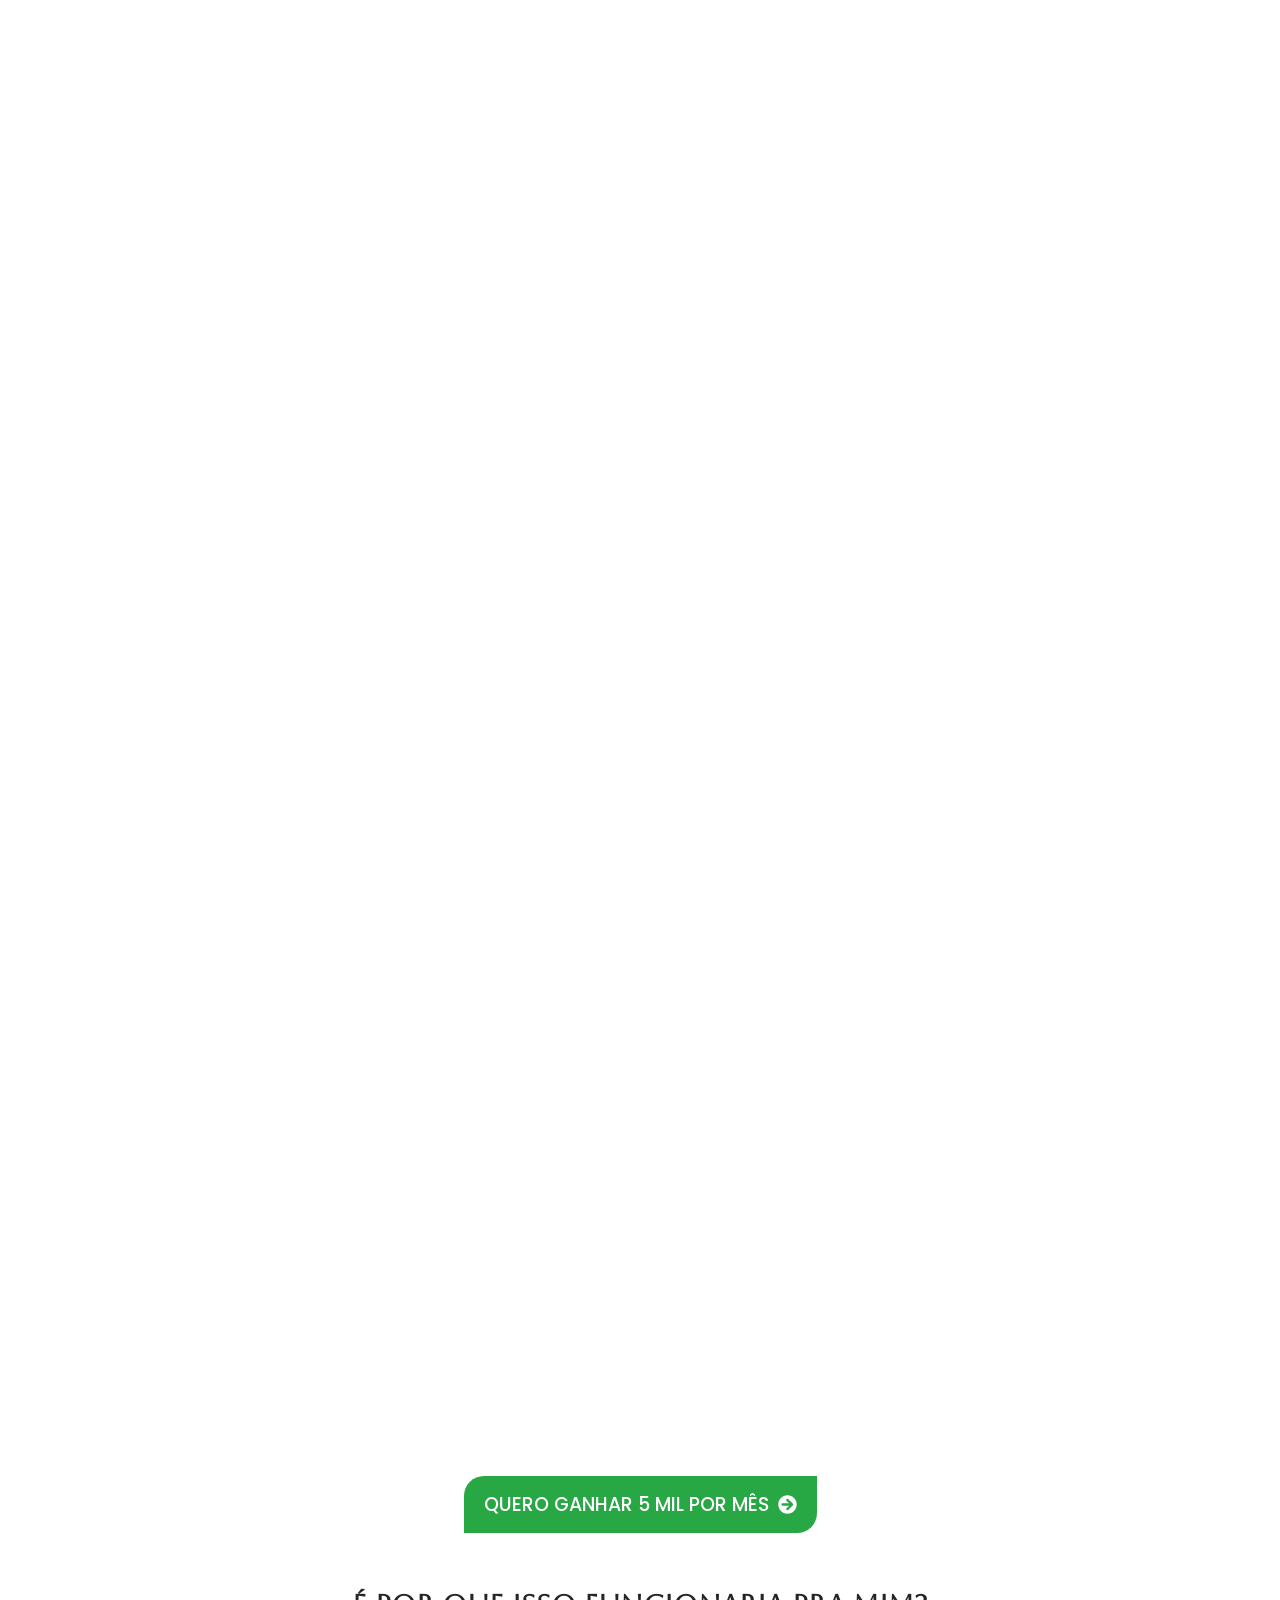
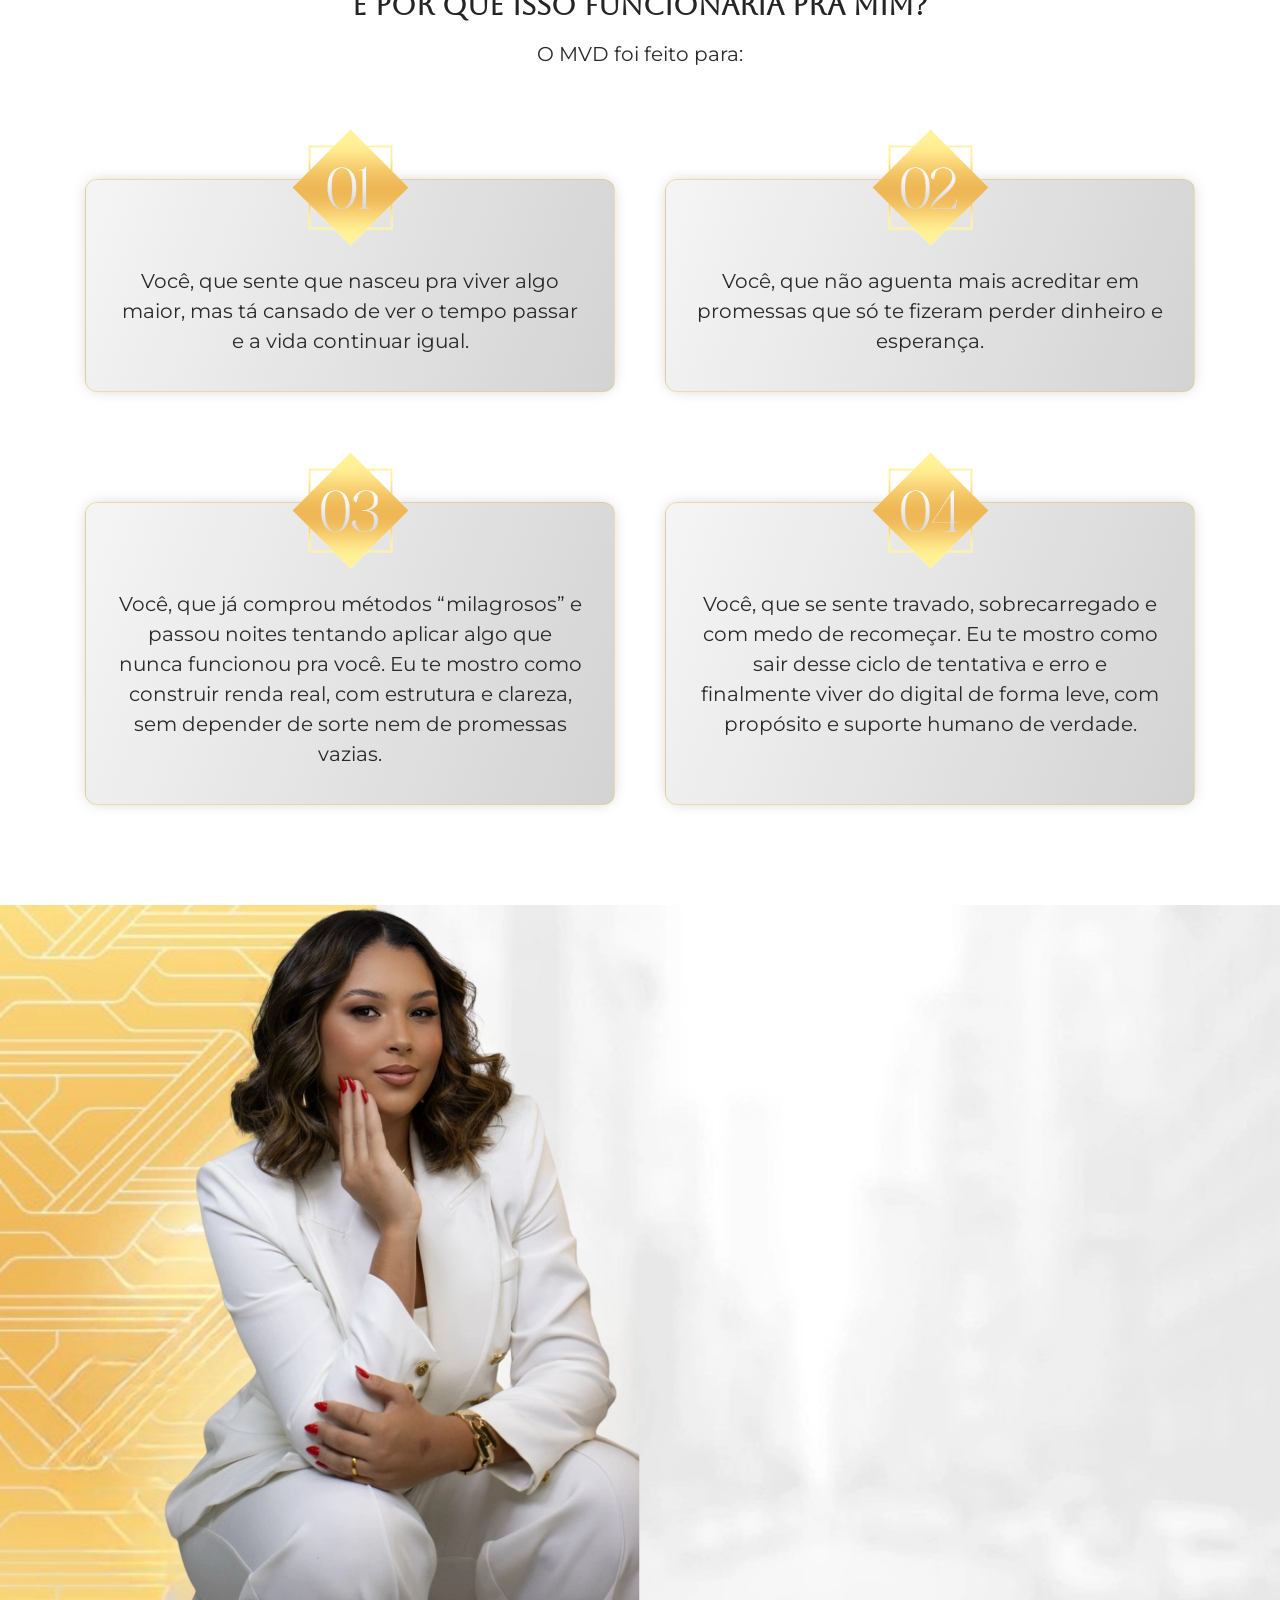
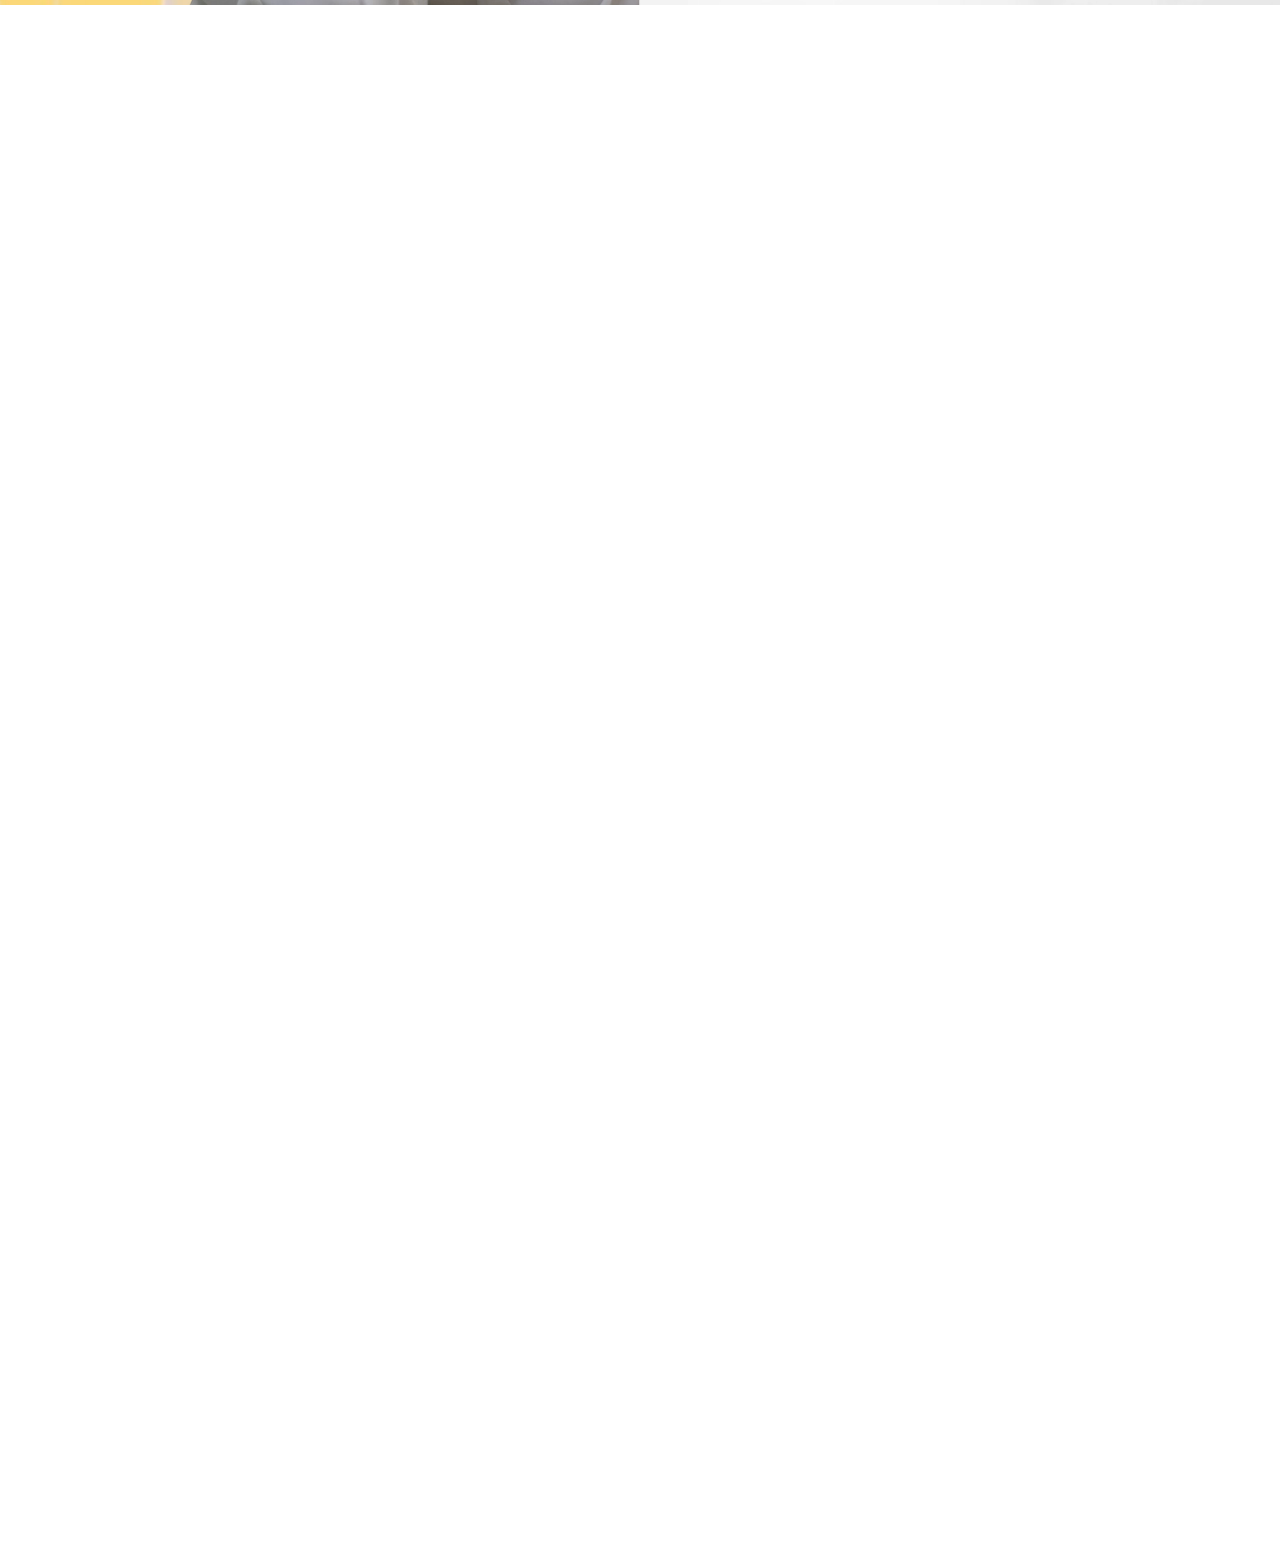
==== commit e5c9c1c5: "Update index.html" ====
--- a/index.html
+++ b/index.html
@@ -867,18 +867,14 @@
   <link rel="apple-touch-icon" href="images/download.png">
   <meta name="msapplication-TileImage" content="https://weidilabruna.com.br/wp-content/uploads/2024/10/download.png">
   <meta name="viewport" content="width=device-width, initial-scale=1.0, viewport-fit=cover">
-  <script>!function (i, n) { i._plt = i._plt || (n && n.timeOrigin ? n.timeOrigin + n.now() : Date.now()) }(window, performance);</script>
-  <link rel="preload"
-    href="https://scripts.converteai.net/256b71b2-4b38-4604-b8ee-044b72c0896c/players/69978eaf055018086ea1009b/v4/player.js"
-    as="script">
-  <link rel="preload" href="https://scripts.converteai.net/lib/js/smartplayer-wc/v4/smartplayer.js" as="script">
-  <link rel="preload"
-    href="https://cdn.converteai.net/256b71b2-4b38-4604-b8ee-044b72c0896c/69963bc70437cf6bfc663a32/main.m3u8"
-    as="fetch">
-  <link rel="dns-prefetch" href="https://cdn.converteai.net">
-  <link rel="dns-prefetch" href="https://scripts.converteai.net">
-  <link rel="dns-prefetch" href="https://images.converteai.net">
-  <link rel="dns-prefetch" href="https://api.vturb.com.br">
+ <script>!function(i,n){i._plt=i._plt||(n&&n.timeOrigin?n.timeOrigin+n.now():Date.now())}(window,performance);</script>
+<link rel="preload" href="https://scripts.converteai.net/52fff2da-9d50-4ca7-8305-99623dfd9bd1/players/69de66df2f36a1e821e7f7e7/v4/player.js" as="script">
+<link rel="preload" href="https://scripts.converteai.net/lib/js/smartplayer-wc/v4/smartplayer.js" as="script">
+<link rel="preload" href="https://cdn.converteai.net/52fff2da-9d50-4ca7-8305-99623dfd9bd1/69de64ccf25d6e735b3eefa7/main.m3u8" as="fetch">
+<link rel="dns-prefetch" href="https://cdn.converteai.net">
+<link rel="dns-prefetch" href="https://scripts.converteai.net">
+<link rel="dns-prefetch" href="https://images.converteai.net">
+<link rel="dns-prefetch" href="https://api.vturb.com.br">
 </head>
 
 <body
@@ -927,13 +923,13 @@
             data-id="50c0a598" data-element_type="widget" data-widget_type="html.default">
             <div class="elementor-widget-container">
               <div class="vsl-wrap">
-                <vturb-smartplayer id="vid-69978eaf055018086ea1009b"
+                <vturb-smartplayer id="vid-69de66df2f36a1e821e7f7e7"
                   style="display:block;margin:0 auto;width:100%;max-width:400px;">
                 </vturb-smartplayer>
               </div>
               <script type="text/javascript">
                 var s = document.createElement("script");
-                s.src = "https://scripts.converteai.net/256b71b2-4b38-4604-b8ee-044b72c0896c/players/69978eaf055018086ea1009b/v4/player.js", s.async = !0, document.head.appendChild(s);
+                s.src = "https://scripts.converteai.net/52fff2da-9d50-4ca7-8305-99623dfd9bd1/players/69de66df2f36a1e821e7f7e7/v4/player.js", s.async = !0, document.head.appendChild(s);
               </script>
             </div><!-- fecha .elementor-widget-container do 50c0a598 -->
           </div><!-- fecha .elementor-element do 50c0a598 -->
@@ -1736,13 +1732,6 @@
                     var qp = new URLSearchParams(location.search);
                     if (qp.get('force_mobile') === 'true') return;
 
-                    // Heurística mobile (block tablets e desktops)
-                    var ua = navigator.userAgent || navigator.vendor || '';
-                    var isMobileUA = /Android|webOS|iPhone|iPod|IEMobile|BlackBerry|Opera Mini|CriOS|Mobile/i.test(ua);
-                    var hasTouch = (('maxTouchPoints' in navigator && navigator.maxTouchPoints > 0) || 'ontouchstart' in window);
-                    var smallViewport = Math.min(window.innerWidth, window.innerHeight) <= 767; // <=767 = celular
-                    var isMobile = isMobileUA || (smallViewport && hasTouch);
-
                     if (!isMobile) {
                       // Bloqueia visualização (fundo branco + msg opcional)
                       document.documentElement.style.height = '100%';
@@ -2060,12 +2049,12 @@
 
                 <script>!function (i, n) { i._plt = i._plt || (n && n.timeOrigin ? n.timeOrigin + n.now() : Date.now()) }(window, performance);</script>
                 <link rel="preload"
-                  href="https://scripts.converteai.net/256b71b2-4b38-4604-b8ee-044b72c0896c/players/69978eaf055018086ea1009b/v4/player.js"
+                  href="https://scripts.converteai.net/52fff2da-9d50-4ca7-8305-99623dfd9bd1/players/69de66df2f36a1e821e7f7e7/v4/player.js"
                   as="script">
                 <link rel="preload" href="https://scripts.converteai.net/lib/js/smartplayer-wc/v4/smartplayer.js"
                   as="script">
                 <link rel="preload"
-                  href="https://cdn.converteai.net/256b71b2-4b38-4604-b8ee-044b72c0896c/69963bc70437cf6bfc663a32/main.m3u8"
+                  href="https://cdn.converteai.net/52fff2da-9d50-4ca7-8305-99623dfd9bd1/69de64ccf25d6e735b3eefa7/main.m3u8"
                   as="fetch">
                 <link rel="dns-prefetch" href="https://cdn.converteai.net">
                 <link rel="dns-prefetch" href="https://scripts.converteai.net">
@@ -2076,7 +2065,7 @@
                   // === VTurb Quality Boost (pré-aquecimento + fetch prioritário) ===
                   (function () {
                     try {
-                      var PLAYLIST = "https://cdn.converteai.net/256b71b2-4b38-4604-b8ee-044b72c0896c/69963bc70437cf6bfc663a32/main.m3u8";
+                      var PLAYLIST = "https://cdn.converteai.net/52fff2da-9d50-4ca7-8305-99623dfd9bd1/69de64ccf25d6e735b3eefa7/main.m3u8";
 
                       // 1) Pré-aquece o TLS e o cache do CDN com prioridade alta
                       var l = document.createElement('link');
@@ -2190,7 +2179,7 @@
                 <script>
                   // Safari/iOS VTurb Resume (7 dias) — v3
                   (function () {
-                    var VIDEO_ID = '69978eaf055018086ea1009b';   // << confira
+                    var VIDEO_ID = '69de66df2f36a1e821e7f7e7';   // << confira
                     var TTL_MS = 7 * 24 * 60 * 60 * 1000;
                     var ID_KEY = 'wb:visitorId';
                     function now() { return Date.now(); }
@@ -2348,7 +2337,7 @@
                 <script>
                   (function () {
                     // ---- CONFIG ----
-                    var VIDEO_ID = '69978eaf055018086ea1009b';   // mesmo do seu player
+                    var VIDEO_ID = '69de66df2f36a1e821e7f7e7';   // mesmo do seu player
                     var DEFAULT_UTM = {
                       utm_source: 'instagram',
                       utm_medium: 'bio',
@@ -2458,4 +2447,4 @@
 
 </body>
 
-</html>+</html>
--- a/css/post-5.css
+++ b/css/post-5.css
@@ -0,0 +1 @@
+.elementor-kit-5{--e-global-color-primary:#6EC1E4;--e-global-color-secondary:#54595F;--e-global-color-text:#7A7A7A;--e-global-color-accent:#61CE70;--e-global-color-5fee56d:#FEF29C;--e-global-color-911c4d7:#E0B65D;--e-global-typography-primary-font-family:"Roboto";--e-global-typography-primary-font-weight:600;--e-global-typography-secondary-font-family:"Roboto Slab";--e-global-typography-secondary-font-weight:400;--e-global-typography-text-font-family:"Roboto";--e-global-typography-text-font-weight:400;--e-global-typography-accent-font-family:"Roboto";--e-global-typography-accent-font-weight:500;}.elementor-kit-5 e-page-transition{background-color:#FFBC7D;}.elementor-section.elementor-section-boxed > .elementor-container{max-width:1140px;}.e-con{--container-max-width:1140px;}.elementor-widget:not(:last-child){margin-block-end:20px;}.elementor-element{--widgets-spacing:20px 20px;--widgets-spacing-row:20px;--widgets-spacing-column:20px;}{}h1.entry-title{display:var(--page-title-display);}@media(max-width:1024px){.elementor-section.elementor-section-boxed > .elementor-container{max-width:1024px;}.e-con{--container-max-width:1024px;}}@media(max-width:767px){.elementor-section.elementor-section-boxed > .elementor-container{max-width:767px;}.e-con{--container-max-width:767px;}}
--- a/css/widget-heading.min.css
+++ b/css/widget-heading.min.css
@@ -0,0 +1,2 @@
+/*! elementor - v3.32.0 - 05-10-2025 */
+.elementor-widget-heading .elementor-heading-title[class*=elementor-size-]>a{color:inherit;font-size:inherit;line-height:inherit}.elementor-widget-heading .elementor-heading-title.elementor-size-small{font-size:15px}.elementor-widget-heading .elementor-heading-title.elementor-size-medium{font-size:19px}.elementor-widget-heading .elementor-heading-title.elementor-size-large{font-size:29px}.elementor-widget-heading .elementor-heading-title.elementor-size-xl{font-size:39px}.elementor-widget-heading .elementor-heading-title.elementor-size-xxl{font-size:59px}
--- a/css/widget-image.min.css
+++ b/css/widget-image.min.css
@@ -0,0 +1,2 @@
+/*! elementor - v3.32.0 - 05-10-2025 */
+.elementor-widget-image{text-align:center}.elementor-widget-image a{display:inline-block}.elementor-widget-image a img[src$=".svg"]{width:48px}.elementor-widget-image img{display:inline-block;vertical-align:middle}
--- a/css/post-446.css
+++ b/css/post-446.css
@@ -0,0 +1,23 @@
+.elementor-446 .elementor-element.elementor-element-46f84776{--display:flex;--flex-direction:row;--container-widget-width:initial;--container-widget-height:100%;--container-widget-flex-grow:1;--container-widget-align-self:stretch;--flex-wrap-mobile:wrap;--justify-content:center;--gap:0px 0px;--row-gap:0px;--column-gap:0px;--padding-top:60px;--padding-bottom:60px;--padding-left:60px;--padding-right:60px;}.elementor-446 .elementor-element.elementor-element-46f84776:not(.elementor-motion-effects-element-type-background), .elementor-446 .elementor-element.elementor-element-46f84776 > .elementor-motion-effects-container > .elementor-motion-effects-layer{background-color:#FCFCFC;background-image:url("../images/bg02-1.jpg");background-position:center center;background-size:cover;}.elementor-446 .elementor-element.elementor-element-440e2ea9{--display:flex;--justify-content:center;}.elementor-446 .elementor-element.elementor-element-440e2ea9.e-con{--flex-grow:0;--flex-shrink:0;}.elementor-widget-heading .elementor-heading-title{font-family:var( --e-global-typography-primary-font-family ), Sans-serif;font-weight:var( --e-global-typography-primary-font-weight );color:var( --e-global-color-primary );}.elementor-446 .elementor-element.elementor-element-2ce45384 > .elementor-widget-container{padding:0px 0px 0px 0px;}.elementor-446 .elementor-element.elementor-element-2ce45384{text-align:center;}.elementor-446 .elementor-element.elementor-element-2ce45384 .elementor-heading-title{font-family:"Aboreto", Sans-serif;font-size:39px;font-weight:600;line-height:45px;color:#000000;}.elementor-446 .elementor-element.elementor-element-2289b0ba > .elementor-widget-container{margin:-20px 0px 0px 0px;}.elementor-446 .elementor-element.elementor-element-2289b0ba{text-align:center;}.elementor-446 .elementor-element.elementor-element-2289b0ba .elementor-heading-title{font-family:"Montserrat", Sans-serif;font-size:20px;font-weight:400;line-height:26px;color:#292929;}.elementor-widget-button .elementor-button{background-color:var( --e-global-color-accent );font-family:var( --e-global-typography-accent-font-family ), Sans-serif;font-weight:var( --e-global-typography-accent-font-weight );}.elementor-446 .elementor-element.elementor-element-99109d3 .elementor-button{background-color:transparent;font-family:"Poppins", Sans-serif;font-size:19px;font-weight:500;background-image:radial-gradient(at center right, #CA0000 0%, #C01111 100%);border-radius:20px 0px 20px 0px;padding:19px 20px 19px 20px;}.elementor-446 .elementor-element.elementor-element-99109d3 > .elementor-widget-container{margin:0px 0px 0px 0px;padding:0px 0px 0px 0px;}.elementor-446 .elementor-element.elementor-element-99109d3 .elementor-button-content-wrapper{flex-direction:row-reverse;}.elementor-446 .elementor-element.elementor-element-99109d3 .elementor-button .elementor-button-content-wrapper{gap:9px;}.elementor-446 .elementor-element.elementor-element-38ba7bf{--display:flex;--flex-direction:column;--container-widget-width:100%;--container-widget-height:initial;--container-widget-flex-grow:0;--container-widget-align-self:initial;--flex-wrap-mobile:wrap;--padding-top:90px;--padding-bottom:90px;--padding-left:60px;--padding-right:60px;}.elementor-446 .elementor-element.elementor-element-38ba7bf:not(.elementor-motion-effects-element-type-background), .elementor-446 .elementor-element.elementor-element-38ba7bf > .elementor-motion-effects-container > .elementor-motion-effects-layer{background-color:transparent;background-image:linear-gradient(360deg, #DDDDDD 0%, #FFFFFF 100%);}.elementor-446 .elementor-element.elementor-element-1b69145{--display:flex;border-style:solid;--border-style:solid;border-width:1px 1px 1px 1px;--border-top-width:1px;--border-right-width:1px;--border-bottom-width:1px;--border-left-width:1px;border-color:#FFFFFF;--border-color:#FFFFFF;--border-radius:12px 12px 12px 12px;--padding-top:35px;--padding-bottom:35px;--padding-left:65px;--padding-right:65px;}.elementor-446 .elementor-element.elementor-element-1b69145:not(.elementor-motion-effects-element-type-background), .elementor-446 .elementor-element.elementor-element-1b69145 > .elementor-motion-effects-container > .elementor-motion-effects-layer{background-color:transparent;background-image:linear-gradient(111deg, var( --e-global-color-5fee56d ) 0%, var( --e-global-color-911c4d7 ) 100%);}.elementor-446 .elementor-element.elementor-element-16cd6b2b{text-align:center;}.elementor-446 .elementor-element.elementor-element-16cd6b2b .elementor-heading-title{font-family:"Aboreto", Sans-serif;font-weight:600;color:#252525;}.elementor-446 .elementor-element.elementor-element-6aabdb24{text-align:center;}.elementor-446 .elementor-element.elementor-element-6aabdb24 .elementor-heading-title{font-family:"Montserrat", Sans-serif;font-size:20px;font-weight:400;line-height:30px;color:#292929;}.elementor-446 .elementor-element.elementor-element-76ab89ce{--display:flex;--flex-direction:column;--container-widget-width:100%;--container-widget-height:initial;--container-widget-flex-grow:0;--container-widget-align-self:initial;--flex-wrap-mobile:wrap;--padding-top:20px;--padding-bottom:90px;--padding-left:60px;--padding-right:60px;}.elementor-446 .elementor-element.elementor-element-76ab89ce:not(.elementor-motion-effects-element-type-background), .elementor-446 .elementor-element.elementor-element-76ab89ce > .elementor-motion-effects-container > .elementor-motion-effects-layer{background-color:#E7E7E7;background-image:url("../images/bg02.jpg");background-position:top center;background-size:cover;}.elementor-446 .elementor-element.elementor-element-49637ddc{--display:flex;}.elementor-446 .elementor-element.elementor-element-4b6946d1{text-align:center;}.elementor-446 .elementor-element.elementor-element-4b6946d1 .elementor-heading-title{font-family:"Aboreto", Sans-serif;font-size:28px;font-weight:600;color:#252525;}.elementor-446 .elementor-element.elementor-element-70348790{text-align:center;}.elementor-446 .elementor-element.elementor-element-70348790 .elementor-heading-title{font-family:"Montserrat", Sans-serif;font-size:20px;font-weight:400;line-height:30px;color:#292929;}.elementor-446 .elementor-element.elementor-element-6d1fd97c{--display:flex;--flex-direction:row;--container-widget-width:initial;--container-widget-height:100%;--container-widget-flex-grow:1;--container-widget-align-self:stretch;--flex-wrap-mobile:wrap;--margin-top:70px;--margin-bottom:0px;--margin-left:0px;--margin-right:0px;--padding-top:0px;--padding-bottom:0px;--padding-left:0px;--padding-right:0px;}.elementor-446 .elementor-element.elementor-element-6de1af33{--display:flex;border-style:solid;--border-style:solid;border-width:1px 1px 1px 1px;--border-top-width:1px;--border-right-width:1px;--border-bottom-width:1px;--border-left-width:1px;border-color:#E7C56C85;--border-color:#E7C56C85;--border-radius:12px 12px 12px 12px;box-shadow:0px 0px 16px -4px rgba(0, 0, 0, 0.24);--margin-top:10px;--margin-bottom:10px;--margin-left:15px;--margin-right:15px;--padding-top:35px;--padding-bottom:35px;--padding-left:30px;--padding-right:30px;}.elementor-446 .elementor-element.elementor-element-6de1af33:not(.elementor-motion-effects-element-type-background), .elementor-446 .elementor-element.elementor-element-6de1af33 > .elementor-motion-effects-container > .elementor-motion-effects-layer{background-color:transparent;background-image:linear-gradient(111deg, #F5F5F5 0%, #D3D3D3 100%);}.elementor-widget-image .widget-image-caption{color:var( --e-global-color-text );font-family:var( --e-global-typography-text-font-family ), Sans-serif;font-weight:var( --e-global-typography-text-font-weight );}.elementor-446 .elementor-element.elementor-element-7ec6351d > .elementor-widget-container{margin:-86px 0px 0px 0px;}.elementor-446 .elementor-element.elementor-element-7ec6351d img{width:25%;}.elementor-446 .elementor-element.elementor-element-25d837e3{text-align:center;}.elementor-446 .elementor-element.elementor-element-25d837e3 .elementor-heading-title{font-family:"Montserrat", Sans-serif;font-size:20px;font-weight:400;line-height:30px;color:#292929;}.elementor-446 .elementor-element.elementor-element-434a010a{--display:flex;border-style:solid;--border-style:solid;border-width:1px 1px 1px 1px;--border-top-width:1px;--border-right-width:1px;--border-bottom-width:1px;--border-left-width:1px;border-color:#E7C56C85;--border-color:#E7C56C85;--border-radius:12px 12px 12px 12px;box-shadow:0px 0px 16px -4px rgba(0, 0, 0, 0.24);--margin-top:10px;--margin-bottom:10px;--margin-left:15px;--margin-right:15px;--padding-top:35px;--padding-bottom:35px;--padding-left:30px;--padding-right:30px;}.elementor-446 .elementor-element.elementor-element-434a010a:not(.elementor-motion-effects-element-type-background), .elementor-446 .elementor-element.elementor-element-434a010a > .elementor-motion-effects-container > .elementor-motion-effects-layer{background-color:transparent;background-image:linear-gradient(111deg, #F5F5F5 0%, #D3D3D3 100%);}.elementor-446 .elementor-element.elementor-element-e98ab31 > .elementor-widget-container{margin:-86px 0px 0px 0px;}.elementor-446 .elementor-element.elementor-element-e98ab31 img{width:25%;}.elementor-446 .elementor-element.elementor-element-7a7e7249{text-align:center;}.elementor-446 .elementor-element.elementor-element-7a7e7249 .elementor-heading-title{font-family:"Montserrat", Sans-serif;font-size:20px;font-weight:400;line-height:30px;color:#292929;}.elementor-446 .elementor-element.elementor-element-257264e7{--display:flex;--flex-direction:row;--container-widget-width:initial;--container-widget-height:100%;--container-widget-flex-grow:1;--container-widget-align-self:stretch;--flex-wrap-mobile:wrap;--margin-top:70px;--margin-bottom:0px;--margin-left:0px;--margin-right:0px;--padding-top:0px;--padding-bottom:0px;--padding-left:0px;--padding-right:0px;}.elementor-446 .elementor-element.elementor-element-1e6a119f{--display:flex;border-style:solid;--border-style:solid;border-width:1px 1px 1px 1px;--border-top-width:1px;--border-right-width:1px;--border-bottom-width:1px;--border-left-width:1px;border-color:#E7C56C85;--border-color:#E7C56C85;--border-radius:12px 12px 12px 12px;box-shadow:0px 0px 16px -4px rgba(0, 0, 0, 0.24);--margin-top:10px;--margin-bottom:10px;--margin-left:15px;--margin-right:15px;--padding-top:35px;--padding-bottom:35px;--padding-left:30px;--padding-right:30px;}.elementor-446 .elementor-element.elementor-element-1e6a119f:not(.elementor-motion-effects-element-type-background), .elementor-446 .elementor-element.elementor-element-1e6a119f > .elementor-motion-effects-container > .elementor-motion-effects-layer{background-color:transparent;background-image:linear-gradient(111deg, #F5F5F5 0%, #D3D3D3 100%);}.elementor-446 .elementor-element.elementor-element-71411343 > .elementor-widget-container{margin:-86px 0px 0px 0px;}.elementor-446 .elementor-element.elementor-element-71411343 img{width:25%;}.elementor-446 .elementor-element.elementor-element-55e6d19c{text-align:center;}.elementor-446 .elementor-element.elementor-element-55e6d19c .elementor-heading-title{font-family:"Montserrat", Sans-serif;font-size:20px;font-weight:400;line-height:30px;color:#292929;}.elementor-446 .elementor-element.elementor-element-2f776e1d{--display:flex;border-style:solid;--border-style:solid;border-width:1px 1px 1px 1px;--border-top-width:1px;--border-right-width:1px;--border-bottom-width:1px;--border-left-width:1px;border-color:#E7C56C85;--border-color:#E7C56C85;--border-radius:12px 12px 12px 12px;box-shadow:0px 0px 16px -4px rgba(0, 0, 0, 0.24);--margin-top:10px;--margin-bottom:10px;--margin-left:15px;--margin-right:15px;--padding-top:35px;--padding-bottom:35px;--padding-left:30px;--padding-right:30px;}.elementor-446 .elementor-element.elementor-element-2f776e1d:not(.elementor-motion-effects-element-type-background), .elementor-446 .elementor-element.elementor-element-2f776e1d > .elementor-motion-effects-container > .elementor-motion-effects-layer{background-color:transparent;background-image:linear-gradient(111deg, #F5F5F5 0%, #D3D3D3 100%);}.elementor-446 .elementor-element.elementor-element-37bd68a6 > .elementor-widget-container{margin:-86px 0px 0px 0px;}.elementor-446 .elementor-element.elementor-element-37bd68a6 img{width:25%;}.elementor-446 .elementor-element.elementor-element-69178b59{text-align:center;}.elementor-446 .elementor-element.elementor-element-69178b59 .elementor-heading-title{font-family:"Montserrat", Sans-serif;font-size:20px;font-weight:400;line-height:30px;color:#292929;}.elementor-446 .elementor-element.elementor-element-6396042b{--display:flex;--flex-direction:row;--container-widget-width:initial;--container-widget-height:100%;--container-widget-flex-grow:1;--container-widget-align-self:stretch;--flex-wrap-mobile:wrap;--padding-top:60px;--padding-bottom:130px;--padding-left:60px;--padding-right:60px;}.elementor-446 .elementor-element.elementor-element-6396042b:not(.elementor-motion-effects-element-type-background), .elementor-446 .elementor-element.elementor-element-6396042b > .elementor-motion-effects-container > .elementor-motion-effects-layer{background-color:#FFFFFF;background-image:url("../images/D.webp");background-position:top center;background-size:cover;}.elementor-446 .elementor-element.elementor-element-7c647c50{--display:flex;}.elementor-446 .elementor-element.elementor-element-2281be02{--display:flex;}.elementor-446 .elementor-element.elementor-element-763cf756{text-align:left;}.elementor-446 .elementor-element.elementor-element-763cf756 .elementor-heading-title{font-family:"Aboreto", Sans-serif;font-weight:600;color:#252525;}.elementor-446 .elementor-element.elementor-element-3e053e57{text-align:left;}.elementor-446 .elementor-element.elementor-element-3e053e57 .elementor-heading-title{font-family:"Montserrat", Sans-serif;font-size:20px;font-weight:400;line-height:30px;color:#292929;}.elementor-446 .elementor-element.elementor-element-7bef8d83{--display:flex;--flex-direction:column;--container-widget-width:100%;--container-widget-height:initial;--container-widget-flex-grow:0;--container-widget-align-self:initial;--flex-wrap-mobile:wrap;--padding-top:00px;--padding-bottom:60px;--padding-left:60px;--padding-right:60px;}.elementor-446 .elementor-element.elementor-element-7bef8d83:not(.elementor-motion-effects-element-type-background), .elementor-446 .elementor-element.elementor-element-7bef8d83 > .elementor-motion-effects-container > .elementor-motion-effects-layer{background-image:url("../images/bg02.jpg");background-position:center center;background-size:cover;}.elementor-446 .elementor-element.elementor-element-45fd5d5{--display:flex;border-style:solid;--border-style:solid;border-width:1px 1px 1px 1px;--border-top-width:1px;--border-right-width:1px;--border-bottom-width:1px;--border-left-width:1px;border-color:#FFFFFF;--border-color:#FFFFFF;--border-radius:12px 12px 12px 12px;--margin-top:-70px;--margin-bottom:0px;--margin-left:0px;--margin-right:0px;--padding-top:35px;--padding-bottom:35px;--padding-left:65px;--padding-right:65px;}.elementor-446 .elementor-element.elementor-element-45fd5d5:not(.elementor-motion-effects-element-type-background), .elementor-446 .elementor-element.elementor-element-45fd5d5 > .elementor-motion-effects-container > .elementor-motion-effects-layer{background-color:transparent;background-image:linear-gradient(111deg, #FFFFFF 0%, #B8B8B8 100%);}.elementor-446 .elementor-element.elementor-element-4b9dc144{text-align:center;}.elementor-446 .elementor-element.elementor-element-4b9dc144 .elementor-heading-title{font-family:"Aboreto", Sans-serif;font-size:30px;font-weight:600;color:#252525;}.elementor-446 .elementor-element.elementor-element-784b7c41{text-align:center;}.elementor-446 .elementor-element.elementor-element-784b7c41 .elementor-heading-title{font-family:"Montserrat", Sans-serif;font-size:20px;font-weight:400;line-height:30px;color:#292929;}.elementor-446 .elementor-element.elementor-element-38dcf8de{--display:flex;--flex-direction:row;--container-widget-width:initial;--container-widget-height:100%;--container-widget-flex-grow:1;--container-widget-align-self:stretch;--flex-wrap-mobile:wrap;}.elementor-446 .elementor-element.elementor-element-602f58ad{--display:flex;}.elementor-446 .elementor-element.elementor-element-602f58ad.e-con{--flex-grow:0;--flex-shrink:0;}.elementor-446 .elementor-element.elementor-element-c22bb21{--display:flex;border-style:solid;--border-style:solid;border-width:1px 1px 1px 1px;--border-top-width:1px;--border-right-width:1px;--border-bottom-width:1px;--border-left-width:1px;border-color:#E7C56C85;--border-color:#E7C56C85;--border-radius:12px 12px 12px 12px;box-shadow:0px 0px 16px -4px rgba(0, 0, 0, 0.24);--margin-top:10px;--margin-bottom:10px;--margin-left:15px;--margin-right:0px;--padding-top:35px;--padding-bottom:35px;--padding-left:30px;--padding-right:30px;}.elementor-446 .elementor-element.elementor-element-c22bb21:not(.elementor-motion-effects-element-type-background), .elementor-446 .elementor-element.elementor-element-c22bb21 > .elementor-motion-effects-container > .elementor-motion-effects-layer{background-color:transparent;background-image:linear-gradient(111deg, #F5F5F5 0%, #D3D3D3 100%);}.elementor-446 .elementor-element.elementor-element-760dd76d{text-align:center;}.elementor-446 .elementor-element.elementor-element-760dd76d .elementor-heading-title{font-family:"Aboreto", Sans-serif;font-size:26px;font-weight:600;color:#252525;}.elementor-446 .elementor-element.elementor-element-6c0af6a2{text-align:center;}.elementor-446 .elementor-element.elementor-element-6c0af6a2 .elementor-heading-title{font-family:"Montserrat", Sans-serif;font-size:20px;font-weight:400;line-height:30px;color:#292929;}.elementor-446 .elementor-element.elementor-element-72634ef7 img{width:79%;}.elementor-446 .elementor-element.elementor-element-7525dd97{text-align:center;}.elementor-446 .elementor-element.elementor-element-7525dd97 .elementor-heading-title{font-family:"Montserrat", Sans-serif;font-size:19px;font-weight:500;line-height:30px;color:#292929;}.elementor-446 .elementor-element.elementor-element-49c5713c > .elementor-widget-container{margin:21px 0px 0px 0px;}.elementor-446 .elementor-element.elementor-element-49c5713c{text-align:center;}.elementor-446 .elementor-element.elementor-element-49c5713c .elementor-heading-title{font-family:"Montserrat", Sans-serif;font-size:88px;font-weight:800;line-height:25px;color:#4D4848;}.elementor-446 .elementor-element.elementor-element-78e728cd{text-align:center;}.elementor-446 .elementor-element.elementor-element-78e728cd .elementor-heading-title{font-family:"Montserrat", Sans-serif;font-size:19px;font-weight:500;line-height:30px;color:#292929;}.elementor-446 .elementor-element.elementor-element-5f7c68f7 .elementor-button{background-color:transparent;font-family:"Poppins", Sans-serif;font-size:19px;font-weight:500;background-image:linear-gradient(180deg, var( --e-global-color-911c4d7 ) 0%, var( --e-global-color-911c4d7 ) 100%);border-radius:20px 0px 20px 0px;padding:19px 80px 19px 80px;}.elementor-446 .elementor-element.elementor-element-5f7c68f7 > .elementor-widget-container{margin:0px 0px 0px 0px;padding:0px 0px 0px 0px;}.elementor-446 .elementor-element.elementor-element-5f7c68f7 .elementor-button-content-wrapper{flex-direction:row-reverse;}.elementor-446 .elementor-element.elementor-element-5f7c68f7 .elementor-button .elementor-button-content-wrapper{gap:19px;}.elementor-446 .elementor-element.elementor-element-126330e3{--display:flex;}.elementor-446 .elementor-element.elementor-element-126330e3.e-con{--flex-grow:0;--flex-shrink:0;}.elementor-446 .elementor-element.elementor-element-6cae29d9{--display:flex;--align-items:center;--container-widget-width:calc( ( 1 - var( --container-widget-flex-grow ) ) * 100% );--padding-top:60px;--padding-bottom:60px;--padding-left:60px;--padding-right:60px;}.elementor-446 .elementor-element.elementor-element-32184437{--display:flex;}.elementor-446 .elementor-element.elementor-element-4b915a0 img{width:18%;}.elementor-446 .elementor-element.elementor-element-6d098cf{text-align:center;}.elementor-446 .elementor-element.elementor-element-6d098cf .elementor-heading-title{font-family:"Aboreto", Sans-serif;font-size:30px;font-weight:600;color:#252525;}.elementor-446 .elementor-element.elementor-element-18d6fce{text-align:center;}.elementor-446 .elementor-element.elementor-element-18d6fce .elementor-heading-title{font-family:"Montserrat", Sans-serif;font-size:20px;font-weight:400;line-height:30px;color:#292929;}.elementor-446 .elementor-element.elementor-element-09df78a{--display:flex;--flex-direction:column;--container-widget-width:100%;--container-widget-height:initial;--container-widget-flex-grow:0;--container-widget-align-self:initial;--flex-wrap-mobile:wrap;--overlay-opacity:0.5;--padding-top:60px;--padding-bottom:60px;--padding-left:60px;--padding-right:60px;}.elementor-446 .elementor-element.elementor-element-09df78a:not(.elementor-motion-effects-element-type-background), .elementor-446 .elementor-element.elementor-element-09df78a > .elementor-motion-effects-container > .elementor-motion-effects-layer{background-image:url("../images/bg02-1.jpg");background-position:center center;background-size:cover;}.elementor-446 .elementor-element.elementor-element-09df78a::before, .elementor-446 .elementor-element.elementor-element-09df78a > .elementor-background-video-container::before, .elementor-446 .elementor-element.elementor-element-09df78a > .e-con-inner > .elementor-background-video-container::before, .elementor-446 .elementor-element.elementor-element-09df78a > .elementor-background-slideshow::before, .elementor-446 .elementor-element.elementor-element-09df78a > .e-con-inner > .elementor-background-slideshow::before, .elementor-446 .elementor-element.elementor-element-09df78a > .elementor-motion-effects-container > .elementor-motion-effects-layer::before{background-color:#E9E9E9;--background-overlay:'';}.elementor-446 .elementor-element.elementor-element-b74e869{text-align:center;}.elementor-446 .elementor-element.elementor-element-b74e869 .elementor-heading-title{font-family:"Aboreto", Sans-serif;font-size:31px;font-weight:600;color:#252525;}.elementor-446 .elementor-element.elementor-element-2207df41{--display:flex;--flex-direction:column;--container-widget-width:100%;--container-widget-height:initial;--container-widget-flex-grow:0;--container-widget-align-self:initial;--flex-wrap-mobile:wrap;}.elementor-446 .elementor-element.elementor-element-46b33030{text-align:center;}.elementor-446 .elementor-element.elementor-element-46b33030 .elementor-heading-title{font-family:"Montserrat", Sans-serif;font-size:8px;font-weight:500;color:#000000;}@media(min-width:768px){.elementor-446 .elementor-element.elementor-element-440e2ea9{--width:73%;}.elementor-446 .elementor-element.elementor-element-602f58ad{--width:16%;}.elementor-446 .elementor-element.elementor-element-126330e3{--width:16%;}.elementor-446 .elementor-element.elementor-element-32184437{--width:81%;}}@media(max-width:767px){.elementor-446 .elementor-element.elementor-element-46f84776:not(.elementor-motion-effects-element-type-background), .elementor-446 .elementor-element.elementor-element-46f84776 > .elementor-motion-effects-container > .elementor-motion-effects-layer{background-image:url("../images/bg02-1.jpg");background-position:top center;}.elementor-446 .elementor-element.elementor-element-46f84776{--margin-top:0px;--margin-bottom:0px;--margin-left:0px;--margin-right:0px;--padding-top:30px;--padding-bottom:50px;--padding-left:10px;--padding-right:10px;}.elementor-446 .elementor-element.elementor-element-2ce45384 > .elementor-widget-container{margin:-29px 0px 0px 0px;padding:0px 0px 0px 0px;}.elementor-446 .elementor-element.elementor-element-2ce45384{text-align:center;}.elementor-446 .elementor-element.elementor-element-2ce45384 .elementor-heading-title{font-size:30px;line-height:1.2em;letter-spacing:-1px;}.elementor-446 .elementor-element.elementor-element-2289b0ba > .elementor-widget-container{margin:-11px 0px 0px 0px;}.elementor-446 .elementor-element.elementor-element-2289b0ba{text-align:center;}.elementor-446 .elementor-element.elementor-element-2289b0ba .elementor-heading-title{font-size:16px;line-height:1.3em;}.elementor-446 .elementor-element.elementor-element-50c0a598 > .elementor-widget-container{margin:-10px 0px 380px 0px;}.elementor-446 .elementor-element.elementor-element-99109d3 > .elementor-widget-container{margin:30px 0px 0px 0px;}.elementor-446 .elementor-element.elementor-element-99109d3 .elementor-button{font-size:18px;padding:15px 15px 15px 15px;}.elementor-446 .elementor-element.elementor-element-38ba7bf{--gap:0px 0px;--row-gap:0px;--column-gap:0px;--padding-top:20px;--padding-bottom:0px;--padding-left:10px;--padding-right:10px;}.elementor-446 .elementor-element.elementor-element-1b69145{--margin-top:0px;--margin-bottom:0px;--margin-left:0px;--margin-right:0px;--padding-top:20px;--padding-bottom:20px;--padding-left:20px;--padding-right:20px;}.elementor-446 .elementor-element.elementor-element-16cd6b2b .elementor-heading-title{font-size:30px;letter-spacing:-1px;}.elementor-446 .elementor-element.elementor-element-6aabdb24 .elementor-heading-title{font-size:16px;line-height:1.5em;}.elementor-446 .elementor-element.elementor-element-76ab89ce{--padding-top:0px;--padding-bottom:40px;--padding-left:0px;--padding-right:0px;}.elementor-446 .elementor-element.elementor-element-4b6946d1 > .elementor-widget-container{margin:30px 0px 0px 0px;}.elementor-446 .elementor-element.elementor-element-4b6946d1 .elementor-heading-title{font-size:25px;line-height:1.2em;letter-spacing:-1px;}.elementor-446 .elementor-element.elementor-element-70348790 .elementor-heading-title{font-size:16px;}.elementor-446 .elementor-element.elementor-element-6d1fd97c{--margin-top:30px;--margin-bottom:0px;--margin-left:0px;--margin-right:0px;}.elementor-446 .elementor-element.elementor-element-7ec6351d > .elementor-widget-container{margin:-73px 0px 0px 0px;}.elementor-446 .elementor-element.elementor-element-7ec6351d img{width:30%;}.elementor-446 .elementor-element.elementor-element-25d837e3 .elementor-heading-title{font-size:17px;line-height:1.3em;}.elementor-446 .elementor-element.elementor-element-434a010a{--margin-top:20px;--margin-bottom:20px;--margin-left:15px;--margin-right:15px;}.elementor-446 .elementor-element.elementor-element-e98ab31 > .elementor-widget-container{margin:-72px 0px 0px 0px;}.elementor-446 .elementor-element.elementor-element-e98ab31 img{width:30%;}.elementor-446 .elementor-element.elementor-element-7a7e7249 .elementor-heading-title{font-size:17px;line-height:1.3em;}.elementor-446 .elementor-element.elementor-element-257264e7{--margin-top:0px;--margin-bottom:0px;--margin-left:0px;--margin-right:0px;}.elementor-446 .elementor-element.elementor-element-1e6a119f{--margin-top:20px;--margin-bottom:20px;--margin-left:15px;--margin-right:15px;}.elementor-446 .elementor-element.elementor-element-71411343 > .elementor-widget-container{margin:-72px 0px 0px 0px;}.elementor-446 .elementor-element.elementor-element-71411343 img{width:30%;}.elementor-446 .elementor-element.elementor-element-55e6d19c .elementor-heading-title{font-size:17px;line-height:1.3em;}.elementor-446 .elementor-element.elementor-element-2f776e1d{--margin-top:20px;--margin-bottom:20px;--margin-left:15px;--margin-right:15px;}.elementor-446 .elementor-element.elementor-element-37bd68a6 > .elementor-widget-container{margin:-76px 0px 0px 0px;}.elementor-446 .elementor-element.elementor-element-37bd68a6 img{width:30%;}.elementor-446 .elementor-element.elementor-element-69178b59 .elementor-heading-title{font-size:17px;line-height:1.3em;}.elementor-446 .elementor-element.elementor-element-6396042b:not(.elementor-motion-effects-element-type-background), .elementor-446 .elementor-element.elementor-element-6396042b > .elementor-motion-effects-container > .elementor-motion-effects-layer{background-image:url("../images/Dw.webp");background-repeat:no-repeat;background-size:cover;}.elementor-446 .elementor-element.elementor-element-6396042b{--padding-top:250px;--padding-bottom:50px;--padding-left:0px;--padding-right:0px;}.elementor-446 .elementor-element.elementor-element-763cf756 > .elementor-widget-container{padding:0px 20px 0px 20px;}.elementor-446 .elementor-element.elementor-element-763cf756{text-align:center;}.elementor-446 .elementor-element.elementor-element-763cf756 .elementor-heading-title{font-size:30px;line-height:1.2em;letter-spacing:-1px;}.elementor-446 .elementor-element.elementor-element-3e053e57{text-align:center;}.elementor-446 .elementor-element.elementor-element-3e053e57 .elementor-heading-title{font-size:16px;line-height:1.5em;}.elementor-446 .elementor-element.elementor-element-7bef8d83{--margin-top:0px;--margin-bottom:0px;--margin-left:0px;--margin-right:0px;--padding-top:50px;--padding-bottom:0px;--padding-left:20px;--padding-right:20px;}.elementor-446 .elementor-element.elementor-element-45fd5d5{--margin-top:0px;--margin-bottom:0px;--margin-left:0px;--margin-right:0px;--padding-top:20px;--padding-bottom:20px;--padding-left:20px;--padding-right:20px;}.elementor-446 .elementor-element.elementor-element-4b9dc144 .elementor-heading-title{font-size:22px;line-height:1.2em;letter-spacing:-1px;}.elementor-446 .elementor-element.elementor-element-784b7c41 .elementor-heading-title{font-size:16px;line-height:1.3em;}.elementor-446 .elementor-element.elementor-element-c22bb21{--margin-top:0px;--margin-bottom:0px;--margin-left:0px;--margin-right:0px;--padding-top:20px;--padding-bottom:20px;--padding-left:20px;--padding-right:20px;}.elementor-446 .elementor-element.elementor-element-760dd76d .elementor-heading-title{font-size:22px;letter-spacing:-0.9px;}.elementor-446 .elementor-element.elementor-element-6c0af6a2 .elementor-heading-title{font-size:16px;line-height:1.3em;}.elementor-446 .elementor-element.elementor-element-72634ef7 img{width:100%;}.elementor-446 .elementor-element.elementor-element-7525dd97 .elementor-heading-title{font-size:16px;line-height:1.5em;}.elementor-446 .elementor-element.elementor-element-49c5713c > .elementor-widget-container{margin:16px 0px 0px 0px;}.elementor-446 .elementor-element.elementor-element-49c5713c .elementor-heading-title{font-size:57px;}.elementor-446 .elementor-element.elementor-element-5f7c68f7 .elementor-button{font-size:18px;padding:15px 15px 15px 15px;}.elementor-446 .elementor-element.elementor-element-6cae29d9{--padding-top:50px;--padding-bottom:50px;--padding-left:0px;--padding-right:0px;}.elementor-446 .elementor-element.elementor-element-6d098cf .elementor-heading-title{font-size:24px;line-height:1.2em;letter-spacing:-1.3px;}.elementor-446 .elementor-element.elementor-element-18d6fce .elementor-heading-title{font-size:16px;line-height:1.3em;}.elementor-446 .elementor-element.elementor-element-09df78a{--padding-top:50px;--padding-bottom:50px;--padding-left:10px;--padding-right:10px;}.elementor-446 .elementor-element.elementor-element-b74e869 .elementor-heading-title{font-size:26px;line-height:1.2em;letter-spacing:-1px;}}/* Start custom CSS for button, class: .elementor-element-99109d3 */.elementor-446 .elementor-element.elementor-element-99109d3 {
+  animation: pulse 1.2s ease-in-out infinite;
+}
+
+@keyframes pulse {
+  0% {
+    transform: scale(1);
+    opacity: 1;
+  }
+  50% {
+    transform: scale(1.02);
+    opacity: 0.9;
+  }
+  100% {
+    transform: scale(1);
+    opacity: 1;
+  }
+}/* End custom CSS */
+/* Start custom CSS */.gradiente {
+  background-image: linear-gradient(120deg, #fef29c, #e0b65d);
+  -webkit-background-clip: text;
+  -webkit-text-fill-color: transparent;
+}/* End custom CSS */
--- a/css/roboto.css
+++ b/css/roboto.css
@@ -0,0 +1,1620 @@
+/* cyrillic-ext */
+@font-face {
+  font-family: 'Roboto';
+  font-style: italic;
+  font-weight: 100;
+  font-stretch: 100%;
+  font-display: swap;
+  src: url(../fonts/roboto-kfo5cnqeu92fr1mu53zec9_vu3r1gihoszmkc3kawzu.woff2) format('woff2');
+  unicode-range: U+0460-052F, U+1C80-1C8A, U+20B4, U+2DE0-2DFF, U+A640-A69F, U+FE2E-FE2F;
+}
+/* cyrillic */
+@font-face {
+  font-family: 'Roboto';
+  font-style: italic;
+  font-weight: 100;
+  font-stretch: 100%;
+  font-display: swap;
+  src: url(../fonts/roboto-kfo5cnqeu92fr1mu53zec9_vu3r1gihoszmkankawzu.woff2) format('woff2');
+  unicode-range: U+0301, U+0400-045F, U+0490-0491, U+04B0-04B1, U+2116;
+}
+/* greek-ext */
+@font-face {
+  font-family: 'Roboto';
+  font-style: italic;
+  font-weight: 100;
+  font-stretch: 100%;
+  font-display: swap;
+  src: url(../fonts/roboto-kfo5cnqeu92fr1mu53zec9_vu3r1gihoszmkcnkawzu.woff2) format('woff2');
+  unicode-range: U+1F00-1FFF;
+}
+/* greek */
+@font-face {
+  font-family: 'Roboto';
+  font-style: italic;
+  font-weight: 100;
+  font-stretch: 100%;
+  font-display: swap;
+  src: url(../fonts/roboto-kfo5cnqeu92fr1mu53zec9_vu3r1gihoszmkbxkawzu.woff2) format('woff2');
+  unicode-range: U+0370-0377, U+037A-037F, U+0384-038A, U+038C, U+038E-03A1, U+03A3-03FF;
+}
+/* math */
+@font-face {
+  font-family: 'Roboto';
+  font-style: italic;
+  font-weight: 100;
+  font-stretch: 100%;
+  font-display: swap;
+  src: url(../fonts/roboto-kfo5cnqeu92fr1mu53zec9_vu3r1gihoszmkenkawzu.woff2) format('woff2');
+  unicode-range: U+0302-0303, U+0305, U+0307-0308, U+0310, U+0312, U+0315, U+031A, U+0326-0327, U+032C, U+032F-0330, U+0332-0333, U+0338, U+033A, U+0346, U+034D, U+0391-03A1, U+03A3-03A9, U+03B1-03C9, U+03D1, U+03D5-03D6, U+03F0-03F1, U+03F4-03F5, U+2016-2017, U+2034-2038, U+203C, U+2040, U+2043, U+2047, U+2050, U+2057, U+205F, U+2070-2071, U+2074-208E, U+2090-209C, U+20D0-20DC, U+20E1, U+20E5-20EF, U+2100-2112, U+2114-2115, U+2117-2121, U+2123-214F, U+2190, U+2192, U+2194-21AE, U+21B0-21E5, U+21F1-21F2, U+21F4-2211, U+2213-2214, U+2216-22FF, U+2308-230B, U+2310, U+2319, U+231C-2321, U+2336-237A, U+237C, U+2395, U+239B-23B7, U+23D0, U+23DC-23E1, U+2474-2475, U+25AF, U+25B3, U+25B7, U+25BD, U+25C1, U+25CA, U+25CC, U+25FB, U+266D-266F, U+27C0-27FF, U+2900-2AFF, U+2B0E-2B11, U+2B30-2B4C, U+2BFE, U+3030, U+FF5B, U+FF5D, U+1D400-1D7FF, U+1EE00-1EEFF;
+}
+/* symbols */
+@font-face {
+  font-family: 'Roboto';
+  font-style: italic;
+  font-weight: 100;
+  font-stretch: 100%;
+  font-display: swap;
+  src: url(../fonts/roboto-kfo5cnqeu92fr1mu53zec9_vu3r1gihoszmkahkawzu.woff2) format('woff2');
+  unicode-range: U+0001-000C, U+000E-001F, U+007F-009F, U+20DD-20E0, U+20E2-20E4, U+2150-218F, U+2190, U+2192, U+2194-2199, U+21AF, U+21E6-21F0, U+21F3, U+2218-2219, U+2299, U+22C4-22C6, U+2300-243F, U+2440-244A, U+2460-24FF, U+25A0-27BF, U+2800-28FF, U+2921-2922, U+2981, U+29BF, U+29EB, U+2B00-2BFF, U+4DC0-4DFF, U+FFF9-FFFB, U+10140-1018E, U+10190-1019C, U+101A0, U+101D0-101FD, U+102E0-102FB, U+10E60-10E7E, U+1D2C0-1D2D3, U+1D2E0-1D37F, U+1F000-1F0FF, U+1F100-1F1AD, U+1F1E6-1F1FF, U+1F30D-1F30F, U+1F315, U+1F31C, U+1F31E, U+1F320-1F32C, U+1F336, U+1F378, U+1F37D, U+1F382, U+1F393-1F39F, U+1F3A7-1F3A8, U+1F3AC-1F3AF, U+1F3C2, U+1F3C4-1F3C6, U+1F3CA-1F3CE, U+1F3D4-1F3E0, U+1F3ED, U+1F3F1-1F3F3, U+1F3F5-1F3F7, U+1F408, U+1F415, U+1F41F, U+1F426, U+1F43F, U+1F441-1F442, U+1F444, U+1F446-1F449, U+1F44C-1F44E, U+1F453, U+1F46A, U+1F47D, U+1F4A3, U+1F4B0, U+1F4B3, U+1F4B9, U+1F4BB, U+1F4BF, U+1F4C8-1F4CB, U+1F4D6, U+1F4DA, U+1F4DF, U+1F4E3-1F4E6, U+1F4EA-1F4ED, U+1F4F7, U+1F4F9-1F4FB, U+1F4FD-1F4FE, U+1F503, U+1F507-1F50B, U+1F50D, U+1F512-1F513, U+1F53E-1F54A, U+1F54F-1F5FA, U+1F610, U+1F650-1F67F, U+1F687, U+1F68D, U+1F691, U+1F694, U+1F698, U+1F6AD, U+1F6B2, U+1F6B9-1F6BA, U+1F6BC, U+1F6C6-1F6CF, U+1F6D3-1F6D7, U+1F6E0-1F6EA, U+1F6F0-1F6F3, U+1F6F7-1F6FC, U+1F700-1F7FF, U+1F800-1F80B, U+1F810-1F847, U+1F850-1F859, U+1F860-1F887, U+1F890-1F8AD, U+1F8B0-1F8BB, U+1F8C0-1F8C1, U+1F900-1F90B, U+1F93B, U+1F946, U+1F984, U+1F996, U+1F9E9, U+1FA00-1FA6F, U+1FA70-1FA7C, U+1FA80-1FA89, U+1FA8F-1FAC6, U+1FACE-1FADC, U+1FADF-1FAE9, U+1FAF0-1FAF8, U+1FB00-1FBFF;
+}
+/* vietnamese */
+@font-face {
+  font-family: 'Roboto';
+  font-style: italic;
+  font-weight: 100;
+  font-stretch: 100%;
+  font-display: swap;
+  src: url(../fonts/roboto-kfo5cnqeu92fr1mu53zec9_vu3r1gihoszmkcxkawzu.woff2) format('woff2');
+  unicode-range: U+0102-0103, U+0110-0111, U+0128-0129, U+0168-0169, U+01A0-01A1, U+01AF-01B0, U+0300-0301, U+0303-0304, U+0308-0309, U+0323, U+0329, U+1EA0-1EF9, U+20AB;
+}
+/* latin-ext */
+@font-face {
+  font-family: 'Roboto';
+  font-style: italic;
+  font-weight: 100;
+  font-stretch: 100%;
+  font-display: swap;
+  src: url(../fonts/roboto-kfo5cnqeu92fr1mu53zec9_vu3r1gihoszmkchkawzu.woff2) format('woff2');
+  unicode-range: U+0100-02BA, U+02BD-02C5, U+02C7-02CC, U+02CE-02D7, U+02DD-02FF, U+0304, U+0308, U+0329, U+1D00-1DBF, U+1E00-1E9F, U+1EF2-1EFF, U+2020, U+20A0-20AB, U+20AD-20C0, U+2113, U+2C60-2C7F, U+A720-A7FF;
+}
+/* latin */
+@font-face {
+  font-family: 'Roboto';
+  font-style: italic;
+  font-weight: 100;
+  font-stretch: 100%;
+  font-display: swap;
+  src: url(../fonts/roboto-kfo5cnqeu92fr1mu53zec9_vu3r1gihoszmkbnka.woff2) format('woff2');
+  unicode-range: U+0000-00FF, U+0131, U+0152-0153, U+02BB-02BC, U+02C6, U+02DA, U+02DC, U+0304, U+0308, U+0329, U+2000-206F, U+20AC, U+2122, U+2191, U+2193, U+2212, U+2215, U+FEFF, U+FFFD;
+}
+/* cyrillic-ext */
+@font-face {
+  font-family: 'Roboto';
+  font-style: italic;
+  font-weight: 200;
+  font-stretch: 100%;
+  font-display: swap;
+  src: url(../fonts/roboto-kfo5cnqeu92fr1mu53zec9_vu3r1gihoszmkc3kawzu.woff2) format('woff2');
+  unicode-range: U+0460-052F, U+1C80-1C8A, U+20B4, U+2DE0-2DFF, U+A640-A69F, U+FE2E-FE2F;
+}
+/* cyrillic */
+@font-face {
+  font-family: 'Roboto';
+  font-style: italic;
+  font-weight: 200;
+  font-stretch: 100%;
+  font-display: swap;
+  src: url(../fonts/roboto-kfo5cnqeu92fr1mu53zec9_vu3r1gihoszmkankawzu.woff2) format('woff2');
+  unicode-range: U+0301, U+0400-045F, U+0490-0491, U+04B0-04B1, U+2116;
+}
+/* greek-ext */
+@font-face {
+  font-family: 'Roboto';
+  font-style: italic;
+  font-weight: 200;
+  font-stretch: 100%;
+  font-display: swap;
+  src: url(../fonts/roboto-kfo5cnqeu92fr1mu53zec9_vu3r1gihoszmkcnkawzu.woff2) format('woff2');
+  unicode-range: U+1F00-1FFF;
+}
+/* greek */
+@font-face {
+  font-family: 'Roboto';
+  font-style: italic;
+  font-weight: 200;
+  font-stretch: 100%;
+  font-display: swap;
+  src: url(../fonts/roboto-kfo5cnqeu92fr1mu53zec9_vu3r1gihoszmkbxkawzu.woff2) format('woff2');
+  unicode-range: U+0370-0377, U+037A-037F, U+0384-038A, U+038C, U+038E-03A1, U+03A3-03FF;
+}
+/* math */
+@font-face {
+  font-family: 'Roboto';
+  font-style: italic;
+  font-weight: 200;
+  font-stretch: 100%;
+  font-display: swap;
+  src: url(../fonts/roboto-kfo5cnqeu92fr1mu53zec9_vu3r1gihoszmkenkawzu.woff2) format('woff2');
+  unicode-range: U+0302-0303, U+0305, U+0307-0308, U+0310, U+0312, U+0315, U+031A, U+0326-0327, U+032C, U+032F-0330, U+0332-0333, U+0338, U+033A, U+0346, U+034D, U+0391-03A1, U+03A3-03A9, U+03B1-03C9, U+03D1, U+03D5-03D6, U+03F0-03F1, U+03F4-03F5, U+2016-2017, U+2034-2038, U+203C, U+2040, U+2043, U+2047, U+2050, U+2057, U+205F, U+2070-2071, U+2074-208E, U+2090-209C, U+20D0-20DC, U+20E1, U+20E5-20EF, U+2100-2112, U+2114-2115, U+2117-2121, U+2123-214F, U+2190, U+2192, U+2194-21AE, U+21B0-21E5, U+21F1-21F2, U+21F4-2211, U+2213-2214, U+2216-22FF, U+2308-230B, U+2310, U+2319, U+231C-2321, U+2336-237A, U+237C, U+2395, U+239B-23B7, U+23D0, U+23DC-23E1, U+2474-2475, U+25AF, U+25B3, U+25B7, U+25BD, U+25C1, U+25CA, U+25CC, U+25FB, U+266D-266F, U+27C0-27FF, U+2900-2AFF, U+2B0E-2B11, U+2B30-2B4C, U+2BFE, U+3030, U+FF5B, U+FF5D, U+1D400-1D7FF, U+1EE00-1EEFF;
+}
+/* symbols */
+@font-face {
+  font-family: 'Roboto';
+  font-style: italic;
+  font-weight: 200;
+  font-stretch: 100%;
+  font-display: swap;
+  src: url(../fonts/roboto-kfo5cnqeu92fr1mu53zec9_vu3r1gihoszmkahkawzu.woff2) format('woff2');
+  unicode-range: U+0001-000C, U+000E-001F, U+007F-009F, U+20DD-20E0, U+20E2-20E4, U+2150-218F, U+2190, U+2192, U+2194-2199, U+21AF, U+21E6-21F0, U+21F3, U+2218-2219, U+2299, U+22C4-22C6, U+2300-243F, U+2440-244A, U+2460-24FF, U+25A0-27BF, U+2800-28FF, U+2921-2922, U+2981, U+29BF, U+29EB, U+2B00-2BFF, U+4DC0-4DFF, U+FFF9-FFFB, U+10140-1018E, U+10190-1019C, U+101A0, U+101D0-101FD, U+102E0-102FB, U+10E60-10E7E, U+1D2C0-1D2D3, U+1D2E0-1D37F, U+1F000-1F0FF, U+1F100-1F1AD, U+1F1E6-1F1FF, U+1F30D-1F30F, U+1F315, U+1F31C, U+1F31E, U+1F320-1F32C, U+1F336, U+1F378, U+1F37D, U+1F382, U+1F393-1F39F, U+1F3A7-1F3A8, U+1F3AC-1F3AF, U+1F3C2, U+1F3C4-1F3C6, U+1F3CA-1F3CE, U+1F3D4-1F3E0, U+1F3ED, U+1F3F1-1F3F3, U+1F3F5-1F3F7, U+1F408, U+1F415, U+1F41F, U+1F426, U+1F43F, U+1F441-1F442, U+1F444, U+1F446-1F449, U+1F44C-1F44E, U+1F453, U+1F46A, U+1F47D, U+1F4A3, U+1F4B0, U+1F4B3, U+1F4B9, U+1F4BB, U+1F4BF, U+1F4C8-1F4CB, U+1F4D6, U+1F4DA, U+1F4DF, U+1F4E3-1F4E6, U+1F4EA-1F4ED, U+1F4F7, U+1F4F9-1F4FB, U+1F4FD-1F4FE, U+1F503, U+1F507-1F50B, U+1F50D, U+1F512-1F513, U+1F53E-1F54A, U+1F54F-1F5FA, U+1F610, U+1F650-1F67F, U+1F687, U+1F68D, U+1F691, U+1F694, U+1F698, U+1F6AD, U+1F6B2, U+1F6B9-1F6BA, U+1F6BC, U+1F6C6-1F6CF, U+1F6D3-1F6D7, U+1F6E0-1F6EA, U+1F6F0-1F6F3, U+1F6F7-1F6FC, U+1F700-1F7FF, U+1F800-1F80B, U+1F810-1F847, U+1F850-1F859, U+1F860-1F887, U+1F890-1F8AD, U+1F8B0-1F8BB, U+1F8C0-1F8C1, U+1F900-1F90B, U+1F93B, U+1F946, U+1F984, U+1F996, U+1F9E9, U+1FA00-1FA6F, U+1FA70-1FA7C, U+1FA80-1FA89, U+1FA8F-1FAC6, U+1FACE-1FADC, U+1FADF-1FAE9, U+1FAF0-1FAF8, U+1FB00-1FBFF;
+}
+/* vietnamese */
+@font-face {
+  font-family: 'Roboto';
+  font-style: italic;
+  font-weight: 200;
+  font-stretch: 100%;
+  font-display: swap;
+  src: url(../fonts/roboto-kfo5cnqeu92fr1mu53zec9_vu3r1gihoszmkcxkawzu.woff2) format('woff2');
+  unicode-range: U+0102-0103, U+0110-0111, U+0128-0129, U+0168-0169, U+01A0-01A1, U+01AF-01B0, U+0300-0301, U+0303-0304, U+0308-0309, U+0323, U+0329, U+1EA0-1EF9, U+20AB;
+}
+/* latin-ext */
+@font-face {
+  font-family: 'Roboto';
+  font-style: italic;
+  font-weight: 200;
+  font-stretch: 100%;
+  font-display: swap;
+  src: url(../fonts/roboto-kfo5cnqeu92fr1mu53zec9_vu3r1gihoszmkchkawzu.woff2) format('woff2');
+  unicode-range: U+0100-02BA, U+02BD-02C5, U+02C7-02CC, U+02CE-02D7, U+02DD-02FF, U+0304, U+0308, U+0329, U+1D00-1DBF, U+1E00-1E9F, U+1EF2-1EFF, U+2020, U+20A0-20AB, U+20AD-20C0, U+2113, U+2C60-2C7F, U+A720-A7FF;
+}
+/* latin */
+@font-face {
+  font-family: 'Roboto';
+  font-style: italic;
+  font-weight: 200;
+  font-stretch: 100%;
+  font-display: swap;
+  src: url(../fonts/roboto-kfo5cnqeu92fr1mu53zec9_vu3r1gihoszmkbnka.woff2) format('woff2');
+  unicode-range: U+0000-00FF, U+0131, U+0152-0153, U+02BB-02BC, U+02C6, U+02DA, U+02DC, U+0304, U+0308, U+0329, U+2000-206F, U+20AC, U+2122, U+2191, U+2193, U+2212, U+2215, U+FEFF, U+FFFD;
+}
+/* cyrillic-ext */
+@font-face {
+  font-family: 'Roboto';
+  font-style: italic;
+  font-weight: 300;
+  font-stretch: 100%;
+  font-display: swap;
+  src: url(../fonts/roboto-kfo5cnqeu92fr1mu53zec9_vu3r1gihoszmkc3kawzu.woff2) format('woff2');
+  unicode-range: U+0460-052F, U+1C80-1C8A, U+20B4, U+2DE0-2DFF, U+A640-A69F, U+FE2E-FE2F;
+}
+/* cyrillic */
+@font-face {
+  font-family: 'Roboto';
+  font-style: italic;
+  font-weight: 300;
+  font-stretch: 100%;
+  font-display: swap;
+  src: url(../fonts/roboto-kfo5cnqeu92fr1mu53zec9_vu3r1gihoszmkankawzu.woff2) format('woff2');
+  unicode-range: U+0301, U+0400-045F, U+0490-0491, U+04B0-04B1, U+2116;
+}
+/* greek-ext */
+@font-face {
+  font-family: 'Roboto';
+  font-style: italic;
+  font-weight: 300;
+  font-stretch: 100%;
+  font-display: swap;
+  src: url(../fonts/roboto-kfo5cnqeu92fr1mu53zec9_vu3r1gihoszmkcnkawzu.woff2) format('woff2');
+  unicode-range: U+1F00-1FFF;
+}
+/* greek */
+@font-face {
+  font-family: 'Roboto';
+  font-style: italic;
+  font-weight: 300;
+  font-stretch: 100%;
+  font-display: swap;
+  src: url(../fonts/roboto-kfo5cnqeu92fr1mu53zec9_vu3r1gihoszmkbxkawzu.woff2) format('woff2');
+  unicode-range: U+0370-0377, U+037A-037F, U+0384-038A, U+038C, U+038E-03A1, U+03A3-03FF;
+}
+/* math */
+@font-face {
+  font-family: 'Roboto';
+  font-style: italic;
+  font-weight: 300;
+  font-stretch: 100%;
+  font-display: swap;
+  src: url(../fonts/roboto-kfo5cnqeu92fr1mu53zec9_vu3r1gihoszmkenkawzu.woff2) format('woff2');
+  unicode-range: U+0302-0303, U+0305, U+0307-0308, U+0310, U+0312, U+0315, U+031A, U+0326-0327, U+032C, U+032F-0330, U+0332-0333, U+0338, U+033A, U+0346, U+034D, U+0391-03A1, U+03A3-03A9, U+03B1-03C9, U+03D1, U+03D5-03D6, U+03F0-03F1, U+03F4-03F5, U+2016-2017, U+2034-2038, U+203C, U+2040, U+2043, U+2047, U+2050, U+2057, U+205F, U+2070-2071, U+2074-208E, U+2090-209C, U+20D0-20DC, U+20E1, U+20E5-20EF, U+2100-2112, U+2114-2115, U+2117-2121, U+2123-214F, U+2190, U+2192, U+2194-21AE, U+21B0-21E5, U+21F1-21F2, U+21F4-2211, U+2213-2214, U+2216-22FF, U+2308-230B, U+2310, U+2319, U+231C-2321, U+2336-237A, U+237C, U+2395, U+239B-23B7, U+23D0, U+23DC-23E1, U+2474-2475, U+25AF, U+25B3, U+25B7, U+25BD, U+25C1, U+25CA, U+25CC, U+25FB, U+266D-266F, U+27C0-27FF, U+2900-2AFF, U+2B0E-2B11, U+2B30-2B4C, U+2BFE, U+3030, U+FF5B, U+FF5D, U+1D400-1D7FF, U+1EE00-1EEFF;
+}
+/* symbols */
+@font-face {
+  font-family: 'Roboto';
+  font-style: italic;
+  font-weight: 300;
+  font-stretch: 100%;
+  font-display: swap;
+  src: url(../fonts/roboto-kfo5cnqeu92fr1mu53zec9_vu3r1gihoszmkahkawzu.woff2) format('woff2');
+  unicode-range: U+0001-000C, U+000E-001F, U+007F-009F, U+20DD-20E0, U+20E2-20E4, U+2150-218F, U+2190, U+2192, U+2194-2199, U+21AF, U+21E6-21F0, U+21F3, U+2218-2219, U+2299, U+22C4-22C6, U+2300-243F, U+2440-244A, U+2460-24FF, U+25A0-27BF, U+2800-28FF, U+2921-2922, U+2981, U+29BF, U+29EB, U+2B00-2BFF, U+4DC0-4DFF, U+FFF9-FFFB, U+10140-1018E, U+10190-1019C, U+101A0, U+101D0-101FD, U+102E0-102FB, U+10E60-10E7E, U+1D2C0-1D2D3, U+1D2E0-1D37F, U+1F000-1F0FF, U+1F100-1F1AD, U+1F1E6-1F1FF, U+1F30D-1F30F, U+1F315, U+1F31C, U+1F31E, U+1F320-1F32C, U+1F336, U+1F378, U+1F37D, U+1F382, U+1F393-1F39F, U+1F3A7-1F3A8, U+1F3AC-1F3AF, U+1F3C2, U+1F3C4-1F3C6, U+1F3CA-1F3CE, U+1F3D4-1F3E0, U+1F3ED, U+1F3F1-1F3F3, U+1F3F5-1F3F7, U+1F408, U+1F415, U+1F41F, U+1F426, U+1F43F, U+1F441-1F442, U+1F444, U+1F446-1F449, U+1F44C-1F44E, U+1F453, U+1F46A, U+1F47D, U+1F4A3, U+1F4B0, U+1F4B3, U+1F4B9, U+1F4BB, U+1F4BF, U+1F4C8-1F4CB, U+1F4D6, U+1F4DA, U+1F4DF, U+1F4E3-1F4E6, U+1F4EA-1F4ED, U+1F4F7, U+1F4F9-1F4FB, U+1F4FD-1F4FE, U+1F503, U+1F507-1F50B, U+1F50D, U+1F512-1F513, U+1F53E-1F54A, U+1F54F-1F5FA, U+1F610, U+1F650-1F67F, U+1F687, U+1F68D, U+1F691, U+1F694, U+1F698, U+1F6AD, U+1F6B2, U+1F6B9-1F6BA, U+1F6BC, U+1F6C6-1F6CF, U+1F6D3-1F6D7, U+1F6E0-1F6EA, U+1F6F0-1F6F3, U+1F6F7-1F6FC, U+1F700-1F7FF, U+1F800-1F80B, U+1F810-1F847, U+1F850-1F859, U+1F860-1F887, U+1F890-1F8AD, U+1F8B0-1F8BB, U+1F8C0-1F8C1, U+1F900-1F90B, U+1F93B, U+1F946, U+1F984, U+1F996, U+1F9E9, U+1FA00-1FA6F, U+1FA70-1FA7C, U+1FA80-1FA89, U+1FA8F-1FAC6, U+1FACE-1FADC, U+1FADF-1FAE9, U+1FAF0-1FAF8, U+1FB00-1FBFF;
+}
+/* vietnamese */
+@font-face {
+  font-family: 'Roboto';
+  font-style: italic;
+  font-weight: 300;
+  font-stretch: 100%;
+  font-display: swap;
+  src: url(../fonts/roboto-kfo5cnqeu92fr1mu53zec9_vu3r1gihoszmkcxkawzu.woff2) format('woff2');
+  unicode-range: U+0102-0103, U+0110-0111, U+0128-0129, U+0168-0169, U+01A0-01A1, U+01AF-01B0, U+0300-0301, U+0303-0304, U+0308-0309, U+0323, U+0329, U+1EA0-1EF9, U+20AB;
+}
+/* latin-ext */
+@font-face {
+  font-family: 'Roboto';
+  font-style: italic;
+  font-weight: 300;
+  font-stretch: 100%;
+  font-display: swap;
+  src: url(../fonts/roboto-kfo5cnqeu92fr1mu53zec9_vu3r1gihoszmkchkawzu.woff2) format('woff2');
+  unicode-range: U+0100-02BA, U+02BD-02C5, U+02C7-02CC, U+02CE-02D7, U+02DD-02FF, U+0304, U+0308, U+0329, U+1D00-1DBF, U+1E00-1E9F, U+1EF2-1EFF, U+2020, U+20A0-20AB, U+20AD-20C0, U+2113, U+2C60-2C7F, U+A720-A7FF;
+}
+/* latin */
+@font-face {
+  font-family: 'Roboto';
+  font-style: italic;
+  font-weight: 300;
+  font-stretch: 100%;
+  font-display: swap;
+  src: url(../fonts/roboto-kfo5cnqeu92fr1mu53zec9_vu3r1gihoszmkbnka.woff2) format('woff2');
+  unicode-range: U+0000-00FF, U+0131, U+0152-0153, U+02BB-02BC, U+02C6, U+02DA, U+02DC, U+0304, U+0308, U+0329, U+2000-206F, U+20AC, U+2122, U+2191, U+2193, U+2212, U+2215, U+FEFF, U+FFFD;
+}
+/* cyrillic-ext */
+@font-face {
+  font-family: 'Roboto';
+  font-style: italic;
+  font-weight: 400;
+  font-stretch: 100%;
+  font-display: swap;
+  src: url(../fonts/roboto-kfo5cnqeu92fr1mu53zec9_vu3r1gihoszmkc3kawzu.woff2) format('woff2');
+  unicode-range: U+0460-052F, U+1C80-1C8A, U+20B4, U+2DE0-2DFF, U+A640-A69F, U+FE2E-FE2F;
+}
+/* cyrillic */
+@font-face {
+  font-family: 'Roboto';
+  font-style: italic;
+  font-weight: 400;
+  font-stretch: 100%;
+  font-display: swap;
+  src: url(../fonts/roboto-kfo5cnqeu92fr1mu53zec9_vu3r1gihoszmkankawzu.woff2) format('woff2');
+  unicode-range: U+0301, U+0400-045F, U+0490-0491, U+04B0-04B1, U+2116;
+}
+/* greek-ext */
+@font-face {
+  font-family: 'Roboto';
+  font-style: italic;
+  font-weight: 400;
+  font-stretch: 100%;
+  font-display: swap;
+  src: url(../fonts/roboto-kfo5cnqeu92fr1mu53zec9_vu3r1gihoszmkcnkawzu.woff2) format('woff2');
+  unicode-range: U+1F00-1FFF;
+}
+/* greek */
+@font-face {
+  font-family: 'Roboto';
+  font-style: italic;
+  font-weight: 400;
+  font-stretch: 100%;
+  font-display: swap;
+  src: url(../fonts/roboto-kfo5cnqeu92fr1mu53zec9_vu3r1gihoszmkbxkawzu.woff2) format('woff2');
+  unicode-range: U+0370-0377, U+037A-037F, U+0384-038A, U+038C, U+038E-03A1, U+03A3-03FF;
+}
+/* math */
+@font-face {
+  font-family: 'Roboto';
+  font-style: italic;
+  font-weight: 400;
+  font-stretch: 100%;
+  font-display: swap;
+  src: url(../fonts/roboto-kfo5cnqeu92fr1mu53zec9_vu3r1gihoszmkenkawzu.woff2) format('woff2');
+  unicode-range: U+0302-0303, U+0305, U+0307-0308, U+0310, U+0312, U+0315, U+031A, U+0326-0327, U+032C, U+032F-0330, U+0332-0333, U+0338, U+033A, U+0346, U+034D, U+0391-03A1, U+03A3-03A9, U+03B1-03C9, U+03D1, U+03D5-03D6, U+03F0-03F1, U+03F4-03F5, U+2016-2017, U+2034-2038, U+203C, U+2040, U+2043, U+2047, U+2050, U+2057, U+205F, U+2070-2071, U+2074-208E, U+2090-209C, U+20D0-20DC, U+20E1, U+20E5-20EF, U+2100-2112, U+2114-2115, U+2117-2121, U+2123-214F, U+2190, U+2192, U+2194-21AE, U+21B0-21E5, U+21F1-21F2, U+21F4-2211, U+2213-2214, U+2216-22FF, U+2308-230B, U+2310, U+2319, U+231C-2321, U+2336-237A, U+237C, U+2395, U+239B-23B7, U+23D0, U+23DC-23E1, U+2474-2475, U+25AF, U+25B3, U+25B7, U+25BD, U+25C1, U+25CA, U+25CC, U+25FB, U+266D-266F, U+27C0-27FF, U+2900-2AFF, U+2B0E-2B11, U+2B30-2B4C, U+2BFE, U+3030, U+FF5B, U+FF5D, U+1D400-1D7FF, U+1EE00-1EEFF;
+}
+/* symbols */
+@font-face {
+  font-family: 'Roboto';
+  font-style: italic;
+  font-weight: 400;
+  font-stretch: 100%;
+  font-display: swap;
+  src: url(../fonts/roboto-kfo5cnqeu92fr1mu53zec9_vu3r1gihoszmkahkawzu.woff2) format('woff2');
+  unicode-range: U+0001-000C, U+000E-001F, U+007F-009F, U+20DD-20E0, U+20E2-20E4, U+2150-218F, U+2190, U+2192, U+2194-2199, U+21AF, U+21E6-21F0, U+21F3, U+2218-2219, U+2299, U+22C4-22C6, U+2300-243F, U+2440-244A, U+2460-24FF, U+25A0-27BF, U+2800-28FF, U+2921-2922, U+2981, U+29BF, U+29EB, U+2B00-2BFF, U+4DC0-4DFF, U+FFF9-FFFB, U+10140-1018E, U+10190-1019C, U+101A0, U+101D0-101FD, U+102E0-102FB, U+10E60-10E7E, U+1D2C0-1D2D3, U+1D2E0-1D37F, U+1F000-1F0FF, U+1F100-1F1AD, U+1F1E6-1F1FF, U+1F30D-1F30F, U+1F315, U+1F31C, U+1F31E, U+1F320-1F32C, U+1F336, U+1F378, U+1F37D, U+1F382, U+1F393-1F39F, U+1F3A7-1F3A8, U+1F3AC-1F3AF, U+1F3C2, U+1F3C4-1F3C6, U+1F3CA-1F3CE, U+1F3D4-1F3E0, U+1F3ED, U+1F3F1-1F3F3, U+1F3F5-1F3F7, U+1F408, U+1F415, U+1F41F, U+1F426, U+1F43F, U+1F441-1F442, U+1F444, U+1F446-1F449, U+1F44C-1F44E, U+1F453, U+1F46A, U+1F47D, U+1F4A3, U+1F4B0, U+1F4B3, U+1F4B9, U+1F4BB, U+1F4BF, U+1F4C8-1F4CB, U+1F4D6, U+1F4DA, U+1F4DF, U+1F4E3-1F4E6, U+1F4EA-1F4ED, U+1F4F7, U+1F4F9-1F4FB, U+1F4FD-1F4FE, U+1F503, U+1F507-1F50B, U+1F50D, U+1F512-1F513, U+1F53E-1F54A, U+1F54F-1F5FA, U+1F610, U+1F650-1F67F, U+1F687, U+1F68D, U+1F691, U+1F694, U+1F698, U+1F6AD, U+1F6B2, U+1F6B9-1F6BA, U+1F6BC, U+1F6C6-1F6CF, U+1F6D3-1F6D7, U+1F6E0-1F6EA, U+1F6F0-1F6F3, U+1F6F7-1F6FC, U+1F700-1F7FF, U+1F800-1F80B, U+1F810-1F847, U+1F850-1F859, U+1F860-1F887, U+1F890-1F8AD, U+1F8B0-1F8BB, U+1F8C0-1F8C1, U+1F900-1F90B, U+1F93B, U+1F946, U+1F984, U+1F996, U+1F9E9, U+1FA00-1FA6F, U+1FA70-1FA7C, U+1FA80-1FA89, U+1FA8F-1FAC6, U+1FACE-1FADC, U+1FADF-1FAE9, U+1FAF0-1FAF8, U+1FB00-1FBFF;
+}
+/* vietnamese */
+@font-face {
+  font-family: 'Roboto';
+  font-style: italic;
+  font-weight: 400;
+  font-stretch: 100%;
+  font-display: swap;
+  src: url(../fonts/roboto-kfo5cnqeu92fr1mu53zec9_vu3r1gihoszmkcxkawzu.woff2) format('woff2');
+  unicode-range: U+0102-0103, U+0110-0111, U+0128-0129, U+0168-0169, U+01A0-01A1, U+01AF-01B0, U+0300-0301, U+0303-0304, U+0308-0309, U+0323, U+0329, U+1EA0-1EF9, U+20AB;
+}
+/* latin-ext */
+@font-face {
+  font-family: 'Roboto';
+  font-style: italic;
+  font-weight: 400;
+  font-stretch: 100%;
+  font-display: swap;
+  src: url(../fonts/roboto-kfo5cnqeu92fr1mu53zec9_vu3r1gihoszmkchkawzu.woff2) format('woff2');
+  unicode-range: U+0100-02BA, U+02BD-02C5, U+02C7-02CC, U+02CE-02D7, U+02DD-02FF, U+0304, U+0308, U+0329, U+1D00-1DBF, U+1E00-1E9F, U+1EF2-1EFF, U+2020, U+20A0-20AB, U+20AD-20C0, U+2113, U+2C60-2C7F, U+A720-A7FF;
+}
+/* latin */
+@font-face {
+  font-family: 'Roboto';
+  font-style: italic;
+  font-weight: 400;
+  font-stretch: 100%;
+  font-display: swap;
+  src: url(../fonts/roboto-kfo5cnqeu92fr1mu53zec9_vu3r1gihoszmkbnka.woff2) format('woff2');
+  unicode-range: U+0000-00FF, U+0131, U+0152-0153, U+02BB-02BC, U+02C6, U+02DA, U+02DC, U+0304, U+0308, U+0329, U+2000-206F, U+20AC, U+2122, U+2191, U+2193, U+2212, U+2215, U+FEFF, U+FFFD;
+}
+/* cyrillic-ext */
+@font-face {
+  font-family: 'Roboto';
+  font-style: italic;
+  font-weight: 500;
+  font-stretch: 100%;
+  font-display: swap;
+  src: url(../fonts/roboto-kfo5cnqeu92fr1mu53zec9_vu3r1gihoszmkc3kawzu.woff2) format('woff2');
+  unicode-range: U+0460-052F, U+1C80-1C8A, U+20B4, U+2DE0-2DFF, U+A640-A69F, U+FE2E-FE2F;
+}
+/* cyrillic */
+@font-face {
+  font-family: 'Roboto';
+  font-style: italic;
+  font-weight: 500;
+  font-stretch: 100%;
+  font-display: swap;
+  src: url(../fonts/roboto-kfo5cnqeu92fr1mu53zec9_vu3r1gihoszmkankawzu.woff2) format('woff2');
+  unicode-range: U+0301, U+0400-045F, U+0490-0491, U+04B0-04B1, U+2116;
+}
+/* greek-ext */
+@font-face {
+  font-family: 'Roboto';
+  font-style: italic;
+  font-weight: 500;
+  font-stretch: 100%;
+  font-display: swap;
+  src: url(../fonts/roboto-kfo5cnqeu92fr1mu53zec9_vu3r1gihoszmkcnkawzu.woff2) format('woff2');
+  unicode-range: U+1F00-1FFF;
+}
+/* greek */
+@font-face {
+  font-family: 'Roboto';
+  font-style: italic;
+  font-weight: 500;
+  font-stretch: 100%;
+  font-display: swap;
+  src: url(../fonts/roboto-kfo5cnqeu92fr1mu53zec9_vu3r1gihoszmkbxkawzu.woff2) format('woff2');
+  unicode-range: U+0370-0377, U+037A-037F, U+0384-038A, U+038C, U+038E-03A1, U+03A3-03FF;
+}
+/* math */
+@font-face {
+  font-family: 'Roboto';
+  font-style: italic;
+  font-weight: 500;
+  font-stretch: 100%;
+  font-display: swap;
+  src: url(../fonts/roboto-kfo5cnqeu92fr1mu53zec9_vu3r1gihoszmkenkawzu.woff2) format('woff2');
+  unicode-range: U+0302-0303, U+0305, U+0307-0308, U+0310, U+0312, U+0315, U+031A, U+0326-0327, U+032C, U+032F-0330, U+0332-0333, U+0338, U+033A, U+0346, U+034D, U+0391-03A1, U+03A3-03A9, U+03B1-03C9, U+03D1, U+03D5-03D6, U+03F0-03F1, U+03F4-03F5, U+2016-2017, U+2034-2038, U+203C, U+2040, U+2043, U+2047, U+2050, U+2057, U+205F, U+2070-2071, U+2074-208E, U+2090-209C, U+20D0-20DC, U+20E1, U+20E5-20EF, U+2100-2112, U+2114-2115, U+2117-2121, U+2123-214F, U+2190, U+2192, U+2194-21AE, U+21B0-21E5, U+21F1-21F2, U+21F4-2211, U+2213-2214, U+2216-22FF, U+2308-230B, U+2310, U+2319, U+231C-2321, U+2336-237A, U+237C, U+2395, U+239B-23B7, U+23D0, U+23DC-23E1, U+2474-2475, U+25AF, U+25B3, U+25B7, U+25BD, U+25C1, U+25CA, U+25CC, U+25FB, U+266D-266F, U+27C0-27FF, U+2900-2AFF, U+2B0E-2B11, U+2B30-2B4C, U+2BFE, U+3030, U+FF5B, U+FF5D, U+1D400-1D7FF, U+1EE00-1EEFF;
+}
+/* symbols */
+@font-face {
+  font-family: 'Roboto';
+  font-style: italic;
+  font-weight: 500;
+  font-stretch: 100%;
+  font-display: swap;
+  src: url(../fonts/roboto-kfo5cnqeu92fr1mu53zec9_vu3r1gihoszmkahkawzu.woff2) format('woff2');
+  unicode-range: U+0001-000C, U+000E-001F, U+007F-009F, U+20DD-20E0, U+20E2-20E4, U+2150-218F, U+2190, U+2192, U+2194-2199, U+21AF, U+21E6-21F0, U+21F3, U+2218-2219, U+2299, U+22C4-22C6, U+2300-243F, U+2440-244A, U+2460-24FF, U+25A0-27BF, U+2800-28FF, U+2921-2922, U+2981, U+29BF, U+29EB, U+2B00-2BFF, U+4DC0-4DFF, U+FFF9-FFFB, U+10140-1018E, U+10190-1019C, U+101A0, U+101D0-101FD, U+102E0-102FB, U+10E60-10E7E, U+1D2C0-1D2D3, U+1D2E0-1D37F, U+1F000-1F0FF, U+1F100-1F1AD, U+1F1E6-1F1FF, U+1F30D-1F30F, U+1F315, U+1F31C, U+1F31E, U+1F320-1F32C, U+1F336, U+1F378, U+1F37D, U+1F382, U+1F393-1F39F, U+1F3A7-1F3A8, U+1F3AC-1F3AF, U+1F3C2, U+1F3C4-1F3C6, U+1F3CA-1F3CE, U+1F3D4-1F3E0, U+1F3ED, U+1F3F1-1F3F3, U+1F3F5-1F3F7, U+1F408, U+1F415, U+1F41F, U+1F426, U+1F43F, U+1F441-1F442, U+1F444, U+1F446-1F449, U+1F44C-1F44E, U+1F453, U+1F46A, U+1F47D, U+1F4A3, U+1F4B0, U+1F4B3, U+1F4B9, U+1F4BB, U+1F4BF, U+1F4C8-1F4CB, U+1F4D6, U+1F4DA, U+1F4DF, U+1F4E3-1F4E6, U+1F4EA-1F4ED, U+1F4F7, U+1F4F9-1F4FB, U+1F4FD-1F4FE, U+1F503, U+1F507-1F50B, U+1F50D, U+1F512-1F513, U+1F53E-1F54A, U+1F54F-1F5FA, U+1F610, U+1F650-1F67F, U+1F687, U+1F68D, U+1F691, U+1F694, U+1F698, U+1F6AD, U+1F6B2, U+1F6B9-1F6BA, U+1F6BC, U+1F6C6-1F6CF, U+1F6D3-1F6D7, U+1F6E0-1F6EA, U+1F6F0-1F6F3, U+1F6F7-1F6FC, U+1F700-1F7FF, U+1F800-1F80B, U+1F810-1F847, U+1F850-1F859, U+1F860-1F887, U+1F890-1F8AD, U+1F8B0-1F8BB, U+1F8C0-1F8C1, U+1F900-1F90B, U+1F93B, U+1F946, U+1F984, U+1F996, U+1F9E9, U+1FA00-1FA6F, U+1FA70-1FA7C, U+1FA80-1FA89, U+1FA8F-1FAC6, U+1FACE-1FADC, U+1FADF-1FAE9, U+1FAF0-1FAF8, U+1FB00-1FBFF;
+}
+/* vietnamese */
+@font-face {
+  font-family: 'Roboto';
+  font-style: italic;
+  font-weight: 500;
+  font-stretch: 100%;
+  font-display: swap;
+  src: url(../fonts/roboto-kfo5cnqeu92fr1mu53zec9_vu3r1gihoszmkcxkawzu.woff2) format('woff2');
+  unicode-range: U+0102-0103, U+0110-0111, U+0128-0129, U+0168-0169, U+01A0-01A1, U+01AF-01B0, U+0300-0301, U+0303-0304, U+0308-0309, U+0323, U+0329, U+1EA0-1EF9, U+20AB;
+}
+/* latin-ext */
+@font-face {
+  font-family: 'Roboto';
+  font-style: italic;
+  font-weight: 500;
+  font-stretch: 100%;
+  font-display: swap;
+  src: url(../fonts/roboto-kfo5cnqeu92fr1mu53zec9_vu3r1gihoszmkchkawzu.woff2) format('woff2');
+  unicode-range: U+0100-02BA, U+02BD-02C5, U+02C7-02CC, U+02CE-02D7, U+02DD-02FF, U+0304, U+0308, U+0329, U+1D00-1DBF, U+1E00-1E9F, U+1EF2-1EFF, U+2020, U+20A0-20AB, U+20AD-20C0, U+2113, U+2C60-2C7F, U+A720-A7FF;
+}
+/* latin */
+@font-face {
+  font-family: 'Roboto';
+  font-style: italic;
+  font-weight: 500;
+  font-stretch: 100%;
+  font-display: swap;
+  src: url(../fonts/roboto-kfo5cnqeu92fr1mu53zec9_vu3r1gihoszmkbnka.woff2) format('woff2');
+  unicode-range: U+0000-00FF, U+0131, U+0152-0153, U+02BB-02BC, U+02C6, U+02DA, U+02DC, U+0304, U+0308, U+0329, U+2000-206F, U+20AC, U+2122, U+2191, U+2193, U+2212, U+2215, U+FEFF, U+FFFD;
+}
+/* cyrillic-ext */
+@font-face {
+  font-family: 'Roboto';
+  font-style: italic;
+  font-weight: 600;
+  font-stretch: 100%;
+  font-display: swap;
+  src: url(../fonts/roboto-kfo5cnqeu92fr1mu53zec9_vu3r1gihoszmkc3kawzu.woff2) format('woff2');
+  unicode-range: U+0460-052F, U+1C80-1C8A, U+20B4, U+2DE0-2DFF, U+A640-A69F, U+FE2E-FE2F;
+}
+/* cyrillic */
+@font-face {
+  font-family: 'Roboto';
+  font-style: italic;
+  font-weight: 600;
+  font-stretch: 100%;
+  font-display: swap;
+  src: url(../fonts/roboto-kfo5cnqeu92fr1mu53zec9_vu3r1gihoszmkankawzu.woff2) format('woff2');
+  unicode-range: U+0301, U+0400-045F, U+0490-0491, U+04B0-04B1, U+2116;
+}
+/* greek-ext */
+@font-face {
+  font-family: 'Roboto';
+  font-style: italic;
+  font-weight: 600;
+  font-stretch: 100%;
+  font-display: swap;
+  src: url(../fonts/roboto-kfo5cnqeu92fr1mu53zec9_vu3r1gihoszmkcnkawzu.woff2) format('woff2');
+  unicode-range: U+1F00-1FFF;
+}
+/* greek */
+@font-face {
+  font-family: 'Roboto';
+  font-style: italic;
+  font-weight: 600;
+  font-stretch: 100%;
+  font-display: swap;
+  src: url(../fonts/roboto-kfo5cnqeu92fr1mu53zec9_vu3r1gihoszmkbxkawzu.woff2) format('woff2');
+  unicode-range: U+0370-0377, U+037A-037F, U+0384-038A, U+038C, U+038E-03A1, U+03A3-03FF;
+}
+/* math */
+@font-face {
+  font-family: 'Roboto';
+  font-style: italic;
+  font-weight: 600;
+  font-stretch: 100%;
+  font-display: swap;
+  src: url(../fonts/roboto-kfo5cnqeu92fr1mu53zec9_vu3r1gihoszmkenkawzu.woff2) format('woff2');
+  unicode-range: U+0302-0303, U+0305, U+0307-0308, U+0310, U+0312, U+0315, U+031A, U+0326-0327, U+032C, U+032F-0330, U+0332-0333, U+0338, U+033A, U+0346, U+034D, U+0391-03A1, U+03A3-03A9, U+03B1-03C9, U+03D1, U+03D5-03D6, U+03F0-03F1, U+03F4-03F5, U+2016-2017, U+2034-2038, U+203C, U+2040, U+2043, U+2047, U+2050, U+2057, U+205F, U+2070-2071, U+2074-208E, U+2090-209C, U+20D0-20DC, U+20E1, U+20E5-20EF, U+2100-2112, U+2114-2115, U+2117-2121, U+2123-214F, U+2190, U+2192, U+2194-21AE, U+21B0-21E5, U+21F1-21F2, U+21F4-2211, U+2213-2214, U+2216-22FF, U+2308-230B, U+2310, U+2319, U+231C-2321, U+2336-237A, U+237C, U+2395, U+239B-23B7, U+23D0, U+23DC-23E1, U+2474-2475, U+25AF, U+25B3, U+25B7, U+25BD, U+25C1, U+25CA, U+25CC, U+25FB, U+266D-266F, U+27C0-27FF, U+2900-2AFF, U+2B0E-2B11, U+2B30-2B4C, U+2BFE, U+3030, U+FF5B, U+FF5D, U+1D400-1D7FF, U+1EE00-1EEFF;
+}
+/* symbols */
+@font-face {
+  font-family: 'Roboto';
+  font-style: italic;
+  font-weight: 600;
+  font-stretch: 100%;
+  font-display: swap;
+  src: url(../fonts/roboto-kfo5cnqeu92fr1mu53zec9_vu3r1gihoszmkahkawzu.woff2) format('woff2');
+  unicode-range: U+0001-000C, U+000E-001F, U+007F-009F, U+20DD-20E0, U+20E2-20E4, U+2150-218F, U+2190, U+2192, U+2194-2199, U+21AF, U+21E6-21F0, U+21F3, U+2218-2219, U+2299, U+22C4-22C6, U+2300-243F, U+2440-244A, U+2460-24FF, U+25A0-27BF, U+2800-28FF, U+2921-2922, U+2981, U+29BF, U+29EB, U+2B00-2BFF, U+4DC0-4DFF, U+FFF9-FFFB, U+10140-1018E, U+10190-1019C, U+101A0, U+101D0-101FD, U+102E0-102FB, U+10E60-10E7E, U+1D2C0-1D2D3, U+1D2E0-1D37F, U+1F000-1F0FF, U+1F100-1F1AD, U+1F1E6-1F1FF, U+1F30D-1F30F, U+1F315, U+1F31C, U+1F31E, U+1F320-1F32C, U+1F336, U+1F378, U+1F37D, U+1F382, U+1F393-1F39F, U+1F3A7-1F3A8, U+1F3AC-1F3AF, U+1F3C2, U+1F3C4-1F3C6, U+1F3CA-1F3CE, U+1F3D4-1F3E0, U+1F3ED, U+1F3F1-1F3F3, U+1F3F5-1F3F7, U+1F408, U+1F415, U+1F41F, U+1F426, U+1F43F, U+1F441-1F442, U+1F444, U+1F446-1F449, U+1F44C-1F44E, U+1F453, U+1F46A, U+1F47D, U+1F4A3, U+1F4B0, U+1F4B3, U+1F4B9, U+1F4BB, U+1F4BF, U+1F4C8-1F4CB, U+1F4D6, U+1F4DA, U+1F4DF, U+1F4E3-1F4E6, U+1F4EA-1F4ED, U+1F4F7, U+1F4F9-1F4FB, U+1F4FD-1F4FE, U+1F503, U+1F507-1F50B, U+1F50D, U+1F512-1F513, U+1F53E-1F54A, U+1F54F-1F5FA, U+1F610, U+1F650-1F67F, U+1F687, U+1F68D, U+1F691, U+1F694, U+1F698, U+1F6AD, U+1F6B2, U+1F6B9-1F6BA, U+1F6BC, U+1F6C6-1F6CF, U+1F6D3-1F6D7, U+1F6E0-1F6EA, U+1F6F0-1F6F3, U+1F6F7-1F6FC, U+1F700-1F7FF, U+1F800-1F80B, U+1F810-1F847, U+1F850-1F859, U+1F860-1F887, U+1F890-1F8AD, U+1F8B0-1F8BB, U+1F8C0-1F8C1, U+1F900-1F90B, U+1F93B, U+1F946, U+1F984, U+1F996, U+1F9E9, U+1FA00-1FA6F, U+1FA70-1FA7C, U+1FA80-1FA89, U+1FA8F-1FAC6, U+1FACE-1FADC, U+1FADF-1FAE9, U+1FAF0-1FAF8, U+1FB00-1FBFF;
+}
+/* vietnamese */
+@font-face {
+  font-family: 'Roboto';
+  font-style: italic;
+  font-weight: 600;
+  font-stretch: 100%;
+  font-display: swap;
+  src: url(../fonts/roboto-kfo5cnqeu92fr1mu53zec9_vu3r1gihoszmkcxkawzu.woff2) format('woff2');
+  unicode-range: U+0102-0103, U+0110-0111, U+0128-0129, U+0168-0169, U+01A0-01A1, U+01AF-01B0, U+0300-0301, U+0303-0304, U+0308-0309, U+0323, U+0329, U+1EA0-1EF9, U+20AB;
+}
+/* latin-ext */
+@font-face {
+  font-family: 'Roboto';
+  font-style: italic;
+  font-weight: 600;
+  font-stretch: 100%;
+  font-display: swap;
+  src: url(../fonts/roboto-kfo5cnqeu92fr1mu53zec9_vu3r1gihoszmkchkawzu.woff2) format('woff2');
+  unicode-range: U+0100-02BA, U+02BD-02C5, U+02C7-02CC, U+02CE-02D7, U+02DD-02FF, U+0304, U+0308, U+0329, U+1D00-1DBF, U+1E00-1E9F, U+1EF2-1EFF, U+2020, U+20A0-20AB, U+20AD-20C0, U+2113, U+2C60-2C7F, U+A720-A7FF;
+}
+/* latin */
+@font-face {
+  font-family: 'Roboto';
+  font-style: italic;
+  font-weight: 600;
+  font-stretch: 100%;
+  font-display: swap;
+  src: url(../fonts/roboto-kfo5cnqeu92fr1mu53zec9_vu3r1gihoszmkbnka.woff2) format('woff2');
+  unicode-range: U+0000-00FF, U+0131, U+0152-0153, U+02BB-02BC, U+02C6, U+02DA, U+02DC, U+0304, U+0308, U+0329, U+2000-206F, U+20AC, U+2122, U+2191, U+2193, U+2212, U+2215, U+FEFF, U+FFFD;
+}
+/* cyrillic-ext */
+@font-face {
+  font-family: 'Roboto';
+  font-style: italic;
+  font-weight: 700;
+  font-stretch: 100%;
+  font-display: swap;
+  src: url(../fonts/roboto-kfo5cnqeu92fr1mu53zec9_vu3r1gihoszmkc3kawzu.woff2) format('woff2');
+  unicode-range: U+0460-052F, U+1C80-1C8A, U+20B4, U+2DE0-2DFF, U+A640-A69F, U+FE2E-FE2F;
+}
+/* cyrillic */
+@font-face {
+  font-family: 'Roboto';
+  font-style: italic;
+  font-weight: 700;
+  font-stretch: 100%;
+  font-display: swap;
+  src: url(../fonts/roboto-kfo5cnqeu92fr1mu53zec9_vu3r1gihoszmkankawzu.woff2) format('woff2');
+  unicode-range: U+0301, U+0400-045F, U+0490-0491, U+04B0-04B1, U+2116;
+}
+/* greek-ext */
+@font-face {
+  font-family: 'Roboto';
+  font-style: italic;
+  font-weight: 700;
+  font-stretch: 100%;
+  font-display: swap;
+  src: url(../fonts/roboto-kfo5cnqeu92fr1mu53zec9_vu3r1gihoszmkcnkawzu.woff2) format('woff2');
+  unicode-range: U+1F00-1FFF;
+}
+/* greek */
+@font-face {
+  font-family: 'Roboto';
+  font-style: italic;
+  font-weight: 700;
+  font-stretch: 100%;
+  font-display: swap;
+  src: url(../fonts/roboto-kfo5cnqeu92fr1mu53zec9_vu3r1gihoszmkbxkawzu.woff2) format('woff2');
+  unicode-range: U+0370-0377, U+037A-037F, U+0384-038A, U+038C, U+038E-03A1, U+03A3-03FF;
+}
+/* math */
+@font-face {
+  font-family: 'Roboto';
+  font-style: italic;
+  font-weight: 700;
+  font-stretch: 100%;
+  font-display: swap;
+  src: url(../fonts/roboto-kfo5cnqeu92fr1mu53zec9_vu3r1gihoszmkenkawzu.woff2) format('woff2');
+  unicode-range: U+0302-0303, U+0305, U+0307-0308, U+0310, U+0312, U+0315, U+031A, U+0326-0327, U+032C, U+032F-0330, U+0332-0333, U+0338, U+033A, U+0346, U+034D, U+0391-03A1, U+03A3-03A9, U+03B1-03C9, U+03D1, U+03D5-03D6, U+03F0-03F1, U+03F4-03F5, U+2016-2017, U+2034-2038, U+203C, U+2040, U+2043, U+2047, U+2050, U+2057, U+205F, U+2070-2071, U+2074-208E, U+2090-209C, U+20D0-20DC, U+20E1, U+20E5-20EF, U+2100-2112, U+2114-2115, U+2117-2121, U+2123-214F, U+2190, U+2192, U+2194-21AE, U+21B0-21E5, U+21F1-21F2, U+21F4-2211, U+2213-2214, U+2216-22FF, U+2308-230B, U+2310, U+2319, U+231C-2321, U+2336-237A, U+237C, U+2395, U+239B-23B7, U+23D0, U+23DC-23E1, U+2474-2475, U+25AF, U+25B3, U+25B7, U+25BD, U+25C1, U+25CA, U+25CC, U+25FB, U+266D-266F, U+27C0-27FF, U+2900-2AFF, U+2B0E-2B11, U+2B30-2B4C, U+2BFE, U+3030, U+FF5B, U+FF5D, U+1D400-1D7FF, U+1EE00-1EEFF;
+}
+/* symbols */
+@font-face {
+  font-family: 'Roboto';
+  font-style: italic;
+  font-weight: 700;
+  font-stretch: 100%;
+  font-display: swap;
+  src: url(../fonts/roboto-kfo5cnqeu92fr1mu53zec9_vu3r1gihoszmkahkawzu.woff2) format('woff2');
+  unicode-range: U+0001-000C, U+000E-001F, U+007F-009F, U+20DD-20E0, U+20E2-20E4, U+2150-218F, U+2190, U+2192, U+2194-2199, U+21AF, U+21E6-21F0, U+21F3, U+2218-2219, U+2299, U+22C4-22C6, U+2300-243F, U+2440-244A, U+2460-24FF, U+25A0-27BF, U+2800-28FF, U+2921-2922, U+2981, U+29BF, U+29EB, U+2B00-2BFF, U+4DC0-4DFF, U+FFF9-FFFB, U+10140-1018E, U+10190-1019C, U+101A0, U+101D0-101FD, U+102E0-102FB, U+10E60-10E7E, U+1D2C0-1D2D3, U+1D2E0-1D37F, U+1F000-1F0FF, U+1F100-1F1AD, U+1F1E6-1F1FF, U+1F30D-1F30F, U+1F315, U+1F31C, U+1F31E, U+1F320-1F32C, U+1F336, U+1F378, U+1F37D, U+1F382, U+1F393-1F39F, U+1F3A7-1F3A8, U+1F3AC-1F3AF, U+1F3C2, U+1F3C4-1F3C6, U+1F3CA-1F3CE, U+1F3D4-1F3E0, U+1F3ED, U+1F3F1-1F3F3, U+1F3F5-1F3F7, U+1F408, U+1F415, U+1F41F, U+1F426, U+1F43F, U+1F441-1F442, U+1F444, U+1F446-1F449, U+1F44C-1F44E, U+1F453, U+1F46A, U+1F47D, U+1F4A3, U+1F4B0, U+1F4B3, U+1F4B9, U+1F4BB, U+1F4BF, U+1F4C8-1F4CB, U+1F4D6, U+1F4DA, U+1F4DF, U+1F4E3-1F4E6, U+1F4EA-1F4ED, U+1F4F7, U+1F4F9-1F4FB, U+1F4FD-1F4FE, U+1F503, U+1F507-1F50B, U+1F50D, U+1F512-1F513, U+1F53E-1F54A, U+1F54F-1F5FA, U+1F610, U+1F650-1F67F, U+1F687, U+1F68D, U+1F691, U+1F694, U+1F698, U+1F6AD, U+1F6B2, U+1F6B9-1F6BA, U+1F6BC, U+1F6C6-1F6CF, U+1F6D3-1F6D7, U+1F6E0-1F6EA, U+1F6F0-1F6F3, U+1F6F7-1F6FC, U+1F700-1F7FF, U+1F800-1F80B, U+1F810-1F847, U+1F850-1F859, U+1F860-1F887, U+1F890-1F8AD, U+1F8B0-1F8BB, U+1F8C0-1F8C1, U+1F900-1F90B, U+1F93B, U+1F946, U+1F984, U+1F996, U+1F9E9, U+1FA00-1FA6F, U+1FA70-1FA7C, U+1FA80-1FA89, U+1FA8F-1FAC6, U+1FACE-1FADC, U+1FADF-1FAE9, U+1FAF0-1FAF8, U+1FB00-1FBFF;
+}
+/* vietnamese */
+@font-face {
+  font-family: 'Roboto';
+  font-style: italic;
+  font-weight: 700;
+  font-stretch: 100%;
+  font-display: swap;
+  src: url(../fonts/roboto-kfo5cnqeu92fr1mu53zec9_vu3r1gihoszmkcxkawzu.woff2) format('woff2');
+  unicode-range: U+0102-0103, U+0110-0111, U+0128-0129, U+0168-0169, U+01A0-01A1, U+01AF-01B0, U+0300-0301, U+0303-0304, U+0308-0309, U+0323, U+0329, U+1EA0-1EF9, U+20AB;
+}
+/* latin-ext */
+@font-face {
+  font-family: 'Roboto';
+  font-style: italic;
+  font-weight: 700;
+  font-stretch: 100%;
+  font-display: swap;
+  src: url(../fonts/roboto-kfo5cnqeu92fr1mu53zec9_vu3r1gihoszmkchkawzu.woff2) format('woff2');
+  unicode-range: U+0100-02BA, U+02BD-02C5, U+02C7-02CC, U+02CE-02D7, U+02DD-02FF, U+0304, U+0308, U+0329, U+1D00-1DBF, U+1E00-1E9F, U+1EF2-1EFF, U+2020, U+20A0-20AB, U+20AD-20C0, U+2113, U+2C60-2C7F, U+A720-A7FF;
+}
+/* latin */
+@font-face {
+  font-family: 'Roboto';
+  font-style: italic;
+  font-weight: 700;
+  font-stretch: 100%;
+  font-display: swap;
+  src: url(../fonts/roboto-kfo5cnqeu92fr1mu53zec9_vu3r1gihoszmkbnka.woff2) format('woff2');
+  unicode-range: U+0000-00FF, U+0131, U+0152-0153, U+02BB-02BC, U+02C6, U+02DA, U+02DC, U+0304, U+0308, U+0329, U+2000-206F, U+20AC, U+2122, U+2191, U+2193, U+2212, U+2215, U+FEFF, U+FFFD;
+}
+/* cyrillic-ext */
+@font-face {
+  font-family: 'Roboto';
+  font-style: italic;
+  font-weight: 800;
+  font-stretch: 100%;
+  font-display: swap;
+  src: url(../fonts/roboto-kfo5cnqeu92fr1mu53zec9_vu3r1gihoszmkc3kawzu.woff2) format('woff2');
+  unicode-range: U+0460-052F, U+1C80-1C8A, U+20B4, U+2DE0-2DFF, U+A640-A69F, U+FE2E-FE2F;
+}
+/* cyrillic */
+@font-face {
+  font-family: 'Roboto';
+  font-style: italic;
+  font-weight: 800;
+  font-stretch: 100%;
+  font-display: swap;
+  src: url(../fonts/roboto-kfo5cnqeu92fr1mu53zec9_vu3r1gihoszmkankawzu.woff2) format('woff2');
+  unicode-range: U+0301, U+0400-045F, U+0490-0491, U+04B0-04B1, U+2116;
+}
+/* greek-ext */
+@font-face {
+  font-family: 'Roboto';
+  font-style: italic;
+  font-weight: 800;
+  font-stretch: 100%;
+  font-display: swap;
+  src: url(../fonts/roboto-kfo5cnqeu92fr1mu53zec9_vu3r1gihoszmkcnkawzu.woff2) format('woff2');
+  unicode-range: U+1F00-1FFF;
+}
+/* greek */
+@font-face {
+  font-family: 'Roboto';
+  font-style: italic;
+  font-weight: 800;
+  font-stretch: 100%;
+  font-display: swap;
+  src: url(../fonts/roboto-kfo5cnqeu92fr1mu53zec9_vu3r1gihoszmkbxkawzu.woff2) format('woff2');
+  unicode-range: U+0370-0377, U+037A-037F, U+0384-038A, U+038C, U+038E-03A1, U+03A3-03FF;
+}
+/* math */
+@font-face {
+  font-family: 'Roboto';
+  font-style: italic;
+  font-weight: 800;
+  font-stretch: 100%;
+  font-display: swap;
+  src: url(../fonts/roboto-kfo5cnqeu92fr1mu53zec9_vu3r1gihoszmkenkawzu.woff2) format('woff2');
+  unicode-range: U+0302-0303, U+0305, U+0307-0308, U+0310, U+0312, U+0315, U+031A, U+0326-0327, U+032C, U+032F-0330, U+0332-0333, U+0338, U+033A, U+0346, U+034D, U+0391-03A1, U+03A3-03A9, U+03B1-03C9, U+03D1, U+03D5-03D6, U+03F0-03F1, U+03F4-03F5, U+2016-2017, U+2034-2038, U+203C, U+2040, U+2043, U+2047, U+2050, U+2057, U+205F, U+2070-2071, U+2074-208E, U+2090-209C, U+20D0-20DC, U+20E1, U+20E5-20EF, U+2100-2112, U+2114-2115, U+2117-2121, U+2123-214F, U+2190, U+2192, U+2194-21AE, U+21B0-21E5, U+21F1-21F2, U+21F4-2211, U+2213-2214, U+2216-22FF, U+2308-230B, U+2310, U+2319, U+231C-2321, U+2336-237A, U+237C, U+2395, U+239B-23B7, U+23D0, U+23DC-23E1, U+2474-2475, U+25AF, U+25B3, U+25B7, U+25BD, U+25C1, U+25CA, U+25CC, U+25FB, U+266D-266F, U+27C0-27FF, U+2900-2AFF, U+2B0E-2B11, U+2B30-2B4C, U+2BFE, U+3030, U+FF5B, U+FF5D, U+1D400-1D7FF, U+1EE00-1EEFF;
+}
+/* symbols */
+@font-face {
+  font-family: 'Roboto';
+  font-style: italic;
+  font-weight: 800;
+  font-stretch: 100%;
+  font-display: swap;
+  src: url(../fonts/roboto-kfo5cnqeu92fr1mu53zec9_vu3r1gihoszmkahkawzu.woff2) format('woff2');
+  unicode-range: U+0001-000C, U+000E-001F, U+007F-009F, U+20DD-20E0, U+20E2-20E4, U+2150-218F, U+2190, U+2192, U+2194-2199, U+21AF, U+21E6-21F0, U+21F3, U+2218-2219, U+2299, U+22C4-22C6, U+2300-243F, U+2440-244A, U+2460-24FF, U+25A0-27BF, U+2800-28FF, U+2921-2922, U+2981, U+29BF, U+29EB, U+2B00-2BFF, U+4DC0-4DFF, U+FFF9-FFFB, U+10140-1018E, U+10190-1019C, U+101A0, U+101D0-101FD, U+102E0-102FB, U+10E60-10E7E, U+1D2C0-1D2D3, U+1D2E0-1D37F, U+1F000-1F0FF, U+1F100-1F1AD, U+1F1E6-1F1FF, U+1F30D-1F30F, U+1F315, U+1F31C, U+1F31E, U+1F320-1F32C, U+1F336, U+1F378, U+1F37D, U+1F382, U+1F393-1F39F, U+1F3A7-1F3A8, U+1F3AC-1F3AF, U+1F3C2, U+1F3C4-1F3C6, U+1F3CA-1F3CE, U+1F3D4-1F3E0, U+1F3ED, U+1F3F1-1F3F3, U+1F3F5-1F3F7, U+1F408, U+1F415, U+1F41F, U+1F426, U+1F43F, U+1F441-1F442, U+1F444, U+1F446-1F449, U+1F44C-1F44E, U+1F453, U+1F46A, U+1F47D, U+1F4A3, U+1F4B0, U+1F4B3, U+1F4B9, U+1F4BB, U+1F4BF, U+1F4C8-1F4CB, U+1F4D6, U+1F4DA, U+1F4DF, U+1F4E3-1F4E6, U+1F4EA-1F4ED, U+1F4F7, U+1F4F9-1F4FB, U+1F4FD-1F4FE, U+1F503, U+1F507-1F50B, U+1F50D, U+1F512-1F513, U+1F53E-1F54A, U+1F54F-1F5FA, U+1F610, U+1F650-1F67F, U+1F687, U+1F68D, U+1F691, U+1F694, U+1F698, U+1F6AD, U+1F6B2, U+1F6B9-1F6BA, U+1F6BC, U+1F6C6-1F6CF, U+1F6D3-1F6D7, U+1F6E0-1F6EA, U+1F6F0-1F6F3, U+1F6F7-1F6FC, U+1F700-1F7FF, U+1F800-1F80B, U+1F810-1F847, U+1F850-1F859, U+1F860-1F887, U+1F890-1F8AD, U+1F8B0-1F8BB, U+1F8C0-1F8C1, U+1F900-1F90B, U+1F93B, U+1F946, U+1F984, U+1F996, U+1F9E9, U+1FA00-1FA6F, U+1FA70-1FA7C, U+1FA80-1FA89, U+1FA8F-1FAC6, U+1FACE-1FADC, U+1FADF-1FAE9, U+1FAF0-1FAF8, U+1FB00-1FBFF;
+}
+/* vietnamese */
+@font-face {
+  font-family: 'Roboto';
+  font-style: italic;
+  font-weight: 800;
+  font-stretch: 100%;
+  font-display: swap;
+  src: url(../fonts/roboto-kfo5cnqeu92fr1mu53zec9_vu3r1gihoszmkcxkawzu.woff2) format('woff2');
+  unicode-range: U+0102-0103, U+0110-0111, U+0128-0129, U+0168-0169, U+01A0-01A1, U+01AF-01B0, U+0300-0301, U+0303-0304, U+0308-0309, U+0323, U+0329, U+1EA0-1EF9, U+20AB;
+}
+/* latin-ext */
+@font-face {
+  font-family: 'Roboto';
+  font-style: italic;
+  font-weight: 800;
+  font-stretch: 100%;
+  font-display: swap;
+  src: url(../fonts/roboto-kfo5cnqeu92fr1mu53zec9_vu3r1gihoszmkchkawzu.woff2) format('woff2');
+  unicode-range: U+0100-02BA, U+02BD-02C5, U+02C7-02CC, U+02CE-02D7, U+02DD-02FF, U+0304, U+0308, U+0329, U+1D00-1DBF, U+1E00-1E9F, U+1EF2-1EFF, U+2020, U+20A0-20AB, U+20AD-20C0, U+2113, U+2C60-2C7F, U+A720-A7FF;
+}
+/* latin */
+@font-face {
+  font-family: 'Roboto';
+  font-style: italic;
+  font-weight: 800;
+  font-stretch: 100%;
+  font-display: swap;
+  src: url(../fonts/roboto-kfo5cnqeu92fr1mu53zec9_vu3r1gihoszmkbnka.woff2) format('woff2');
+  unicode-range: U+0000-00FF, U+0131, U+0152-0153, U+02BB-02BC, U+02C6, U+02DA, U+02DC, U+0304, U+0308, U+0329, U+2000-206F, U+20AC, U+2122, U+2191, U+2193, U+2212, U+2215, U+FEFF, U+FFFD;
+}
+/* cyrillic-ext */
+@font-face {
+  font-family: 'Roboto';
+  font-style: italic;
+  font-weight: 900;
+  font-stretch: 100%;
+  font-display: swap;
+  src: url(../fonts/roboto-kfo5cnqeu92fr1mu53zec9_vu3r1gihoszmkc3kawzu.woff2) format('woff2');
+  unicode-range: U+0460-052F, U+1C80-1C8A, U+20B4, U+2DE0-2DFF, U+A640-A69F, U+FE2E-FE2F;
+}
+/* cyrillic */
+@font-face {
+  font-family: 'Roboto';
+  font-style: italic;
+  font-weight: 900;
+  font-stretch: 100%;
+  font-display: swap;
+  src: url(../fonts/roboto-kfo5cnqeu92fr1mu53zec9_vu3r1gihoszmkankawzu.woff2) format('woff2');
+  unicode-range: U+0301, U+0400-045F, U+0490-0491, U+04B0-04B1, U+2116;
+}
+/* greek-ext */
+@font-face {
+  font-family: 'Roboto';
+  font-style: italic;
+  font-weight: 900;
+  font-stretch: 100%;
+  font-display: swap;
+  src: url(../fonts/roboto-kfo5cnqeu92fr1mu53zec9_vu3r1gihoszmkcnkawzu.woff2) format('woff2');
+  unicode-range: U+1F00-1FFF;
+}
+/* greek */
+@font-face {
+  font-family: 'Roboto';
+  font-style: italic;
+  font-weight: 900;
+  font-stretch: 100%;
+  font-display: swap;
+  src: url(../fonts/roboto-kfo5cnqeu92fr1mu53zec9_vu3r1gihoszmkbxkawzu.woff2) format('woff2');
+  unicode-range: U+0370-0377, U+037A-037F, U+0384-038A, U+038C, U+038E-03A1, U+03A3-03FF;
+}
+/* math */
+@font-face {
+  font-family: 'Roboto';
+  font-style: italic;
+  font-weight: 900;
+  font-stretch: 100%;
+  font-display: swap;
+  src: url(../fonts/roboto-kfo5cnqeu92fr1mu53zec9_vu3r1gihoszmkenkawzu.woff2) format('woff2');
+  unicode-range: U+0302-0303, U+0305, U+0307-0308, U+0310, U+0312, U+0315, U+031A, U+0326-0327, U+032C, U+032F-0330, U+0332-0333, U+0338, U+033A, U+0346, U+034D, U+0391-03A1, U+03A3-03A9, U+03B1-03C9, U+03D1, U+03D5-03D6, U+03F0-03F1, U+03F4-03F5, U+2016-2017, U+2034-2038, U+203C, U+2040, U+2043, U+2047, U+2050, U+2057, U+205F, U+2070-2071, U+2074-208E, U+2090-209C, U+20D0-20DC, U+20E1, U+20E5-20EF, U+2100-2112, U+2114-2115, U+2117-2121, U+2123-214F, U+2190, U+2192, U+2194-21AE, U+21B0-21E5, U+21F1-21F2, U+21F4-2211, U+2213-2214, U+2216-22FF, U+2308-230B, U+2310, U+2319, U+231C-2321, U+2336-237A, U+237C, U+2395, U+239B-23B7, U+23D0, U+23DC-23E1, U+2474-2475, U+25AF, U+25B3, U+25B7, U+25BD, U+25C1, U+25CA, U+25CC, U+25FB, U+266D-266F, U+27C0-27FF, U+2900-2AFF, U+2B0E-2B11, U+2B30-2B4C, U+2BFE, U+3030, U+FF5B, U+FF5D, U+1D400-1D7FF, U+1EE00-1EEFF;
+}
+/* symbols */
+@font-face {
+  font-family: 'Roboto';
+  font-style: italic;
+  font-weight: 900;
+  font-stretch: 100%;
+  font-display: swap;
+  src: url(../fonts/roboto-kfo5cnqeu92fr1mu53zec9_vu3r1gihoszmkahkawzu.woff2) format('woff2');
+  unicode-range: U+0001-000C, U+000E-001F, U+007F-009F, U+20DD-20E0, U+20E2-20E4, U+2150-218F, U+2190, U+2192, U+2194-2199, U+21AF, U+21E6-21F0, U+21F3, U+2218-2219, U+2299, U+22C4-22C6, U+2300-243F, U+2440-244A, U+2460-24FF, U+25A0-27BF, U+2800-28FF, U+2921-2922, U+2981, U+29BF, U+29EB, U+2B00-2BFF, U+4DC0-4DFF, U+FFF9-FFFB, U+10140-1018E, U+10190-1019C, U+101A0, U+101D0-101FD, U+102E0-102FB, U+10E60-10E7E, U+1D2C0-1D2D3, U+1D2E0-1D37F, U+1F000-1F0FF, U+1F100-1F1AD, U+1F1E6-1F1FF, U+1F30D-1F30F, U+1F315, U+1F31C, U+1F31E, U+1F320-1F32C, U+1F336, U+1F378, U+1F37D, U+1F382, U+1F393-1F39F, U+1F3A7-1F3A8, U+1F3AC-1F3AF, U+1F3C2, U+1F3C4-1F3C6, U+1F3CA-1F3CE, U+1F3D4-1F3E0, U+1F3ED, U+1F3F1-1F3F3, U+1F3F5-1F3F7, U+1F408, U+1F415, U+1F41F, U+1F426, U+1F43F, U+1F441-1F442, U+1F444, U+1F446-1F449, U+1F44C-1F44E, U+1F453, U+1F46A, U+1F47D, U+1F4A3, U+1F4B0, U+1F4B3, U+1F4B9, U+1F4BB, U+1F4BF, U+1F4C8-1F4CB, U+1F4D6, U+1F4DA, U+1F4DF, U+1F4E3-1F4E6, U+1F4EA-1F4ED, U+1F4F7, U+1F4F9-1F4FB, U+1F4FD-1F4FE, U+1F503, U+1F507-1F50B, U+1F50D, U+1F512-1F513, U+1F53E-1F54A, U+1F54F-1F5FA, U+1F610, U+1F650-1F67F, U+1F687, U+1F68D, U+1F691, U+1F694, U+1F698, U+1F6AD, U+1F6B2, U+1F6B9-1F6BA, U+1F6BC, U+1F6C6-1F6CF, U+1F6D3-1F6D7, U+1F6E0-1F6EA, U+1F6F0-1F6F3, U+1F6F7-1F6FC, U+1F700-1F7FF, U+1F800-1F80B, U+1F810-1F847, U+1F850-1F859, U+1F860-1F887, U+1F890-1F8AD, U+1F8B0-1F8BB, U+1F8C0-1F8C1, U+1F900-1F90B, U+1F93B, U+1F946, U+1F984, U+1F996, U+1F9E9, U+1FA00-1FA6F, U+1FA70-1FA7C, U+1FA80-1FA89, U+1FA8F-1FAC6, U+1FACE-1FADC, U+1FADF-1FAE9, U+1FAF0-1FAF8, U+1FB00-1FBFF;
+}
+/* vietnamese */
+@font-face {
+  font-family: 'Roboto';
+  font-style: italic;
+  font-weight: 900;
+  font-stretch: 100%;
+  font-display: swap;
+  src: url(../fonts/roboto-kfo5cnqeu92fr1mu53zec9_vu3r1gihoszmkcxkawzu.woff2) format('woff2');
+  unicode-range: U+0102-0103, U+0110-0111, U+0128-0129, U+0168-0169, U+01A0-01A1, U+01AF-01B0, U+0300-0301, U+0303-0304, U+0308-0309, U+0323, U+0329, U+1EA0-1EF9, U+20AB;
+}
+/* latin-ext */
+@font-face {
+  font-family: 'Roboto';
+  font-style: italic;
+  font-weight: 900;
+  font-stretch: 100%;
+  font-display: swap;
+  src: url(../fonts/roboto-kfo5cnqeu92fr1mu53zec9_vu3r1gihoszmkchkawzu.woff2) format('woff2');
+  unicode-range: U+0100-02BA, U+02BD-02C5, U+02C7-02CC, U+02CE-02D7, U+02DD-02FF, U+0304, U+0308, U+0329, U+1D00-1DBF, U+1E00-1E9F, U+1EF2-1EFF, U+2020, U+20A0-20AB, U+20AD-20C0, U+2113, U+2C60-2C7F, U+A720-A7FF;
+}
+/* latin */
+@font-face {
+  font-family: 'Roboto';
+  font-style: italic;
+  font-weight: 900;
+  font-stretch: 100%;
+  font-display: swap;
+  src: url(../fonts/roboto-kfo5cnqeu92fr1mu53zec9_vu3r1gihoszmkbnka.woff2) format('woff2');
+  unicode-range: U+0000-00FF, U+0131, U+0152-0153, U+02BB-02BC, U+02C6, U+02DA, U+02DC, U+0304, U+0308, U+0329, U+2000-206F, U+20AC, U+2122, U+2191, U+2193, U+2212, U+2215, U+FEFF, U+FFFD;
+}
+/* cyrillic-ext */
+@font-face {
+  font-family: 'Roboto';
+  font-style: normal;
+  font-weight: 100;
+  font-stretch: 100%;
+  font-display: swap;
+  src: url(../fonts/roboto-kfo7cnqeu92fr1me7ksn66agldtyluama3gubgee.woff2) format('woff2');
+  unicode-range: U+0460-052F, U+1C80-1C8A, U+20B4, U+2DE0-2DFF, U+A640-A69F, U+FE2E-FE2F;
+}
+/* cyrillic */
+@font-face {
+  font-family: 'Roboto';
+  font-style: normal;
+  font-weight: 100;
+  font-stretch: 100%;
+  font-display: swap;
+  src: url(../fonts/roboto-kfo7cnqeu92fr1me7ksn66agldtyluama3iubgee.woff2) format('woff2');
+  unicode-range: U+0301, U+0400-045F, U+0490-0491, U+04B0-04B1, U+2116;
+}
+/* greek-ext */
+@font-face {
+  font-family: 'Roboto';
+  font-style: normal;
+  font-weight: 100;
+  font-stretch: 100%;
+  font-display: swap;
+  src: url(../fonts/roboto-kfo7cnqeu92fr1me7ksn66agldtyluama3cubgee.woff2) format('woff2');
+  unicode-range: U+1F00-1FFF;
+}
+/* greek */
+@font-face {
+  font-family: 'Roboto';
+  font-style: normal;
+  font-weight: 100;
+  font-stretch: 100%;
+  font-display: swap;
+  src: url(../fonts/roboto-kfo7cnqeu92fr1me7ksn66agldtyluama3-ubgee.woff2) format('woff2');
+  unicode-range: U+0370-0377, U+037A-037F, U+0384-038A, U+038C, U+038E-03A1, U+03A3-03FF;
+}
+/* math */
+@font-face {
+  font-family: 'Roboto';
+  font-style: normal;
+  font-weight: 100;
+  font-stretch: 100%;
+  font-display: swap;
+  src: url(../fonts/roboto-kfo7cnqeu92fr1me7ksn66agldtyluamawcubgee.woff2) format('woff2');
+  unicode-range: U+0302-0303, U+0305, U+0307-0308, U+0310, U+0312, U+0315, U+031A, U+0326-0327, U+032C, U+032F-0330, U+0332-0333, U+0338, U+033A, U+0346, U+034D, U+0391-03A1, U+03A3-03A9, U+03B1-03C9, U+03D1, U+03D5-03D6, U+03F0-03F1, U+03F4-03F5, U+2016-2017, U+2034-2038, U+203C, U+2040, U+2043, U+2047, U+2050, U+2057, U+205F, U+2070-2071, U+2074-208E, U+2090-209C, U+20D0-20DC, U+20E1, U+20E5-20EF, U+2100-2112, U+2114-2115, U+2117-2121, U+2123-214F, U+2190, U+2192, U+2194-21AE, U+21B0-21E5, U+21F1-21F2, U+21F4-2211, U+2213-2214, U+2216-22FF, U+2308-230B, U+2310, U+2319, U+231C-2321, U+2336-237A, U+237C, U+2395, U+239B-23B7, U+23D0, U+23DC-23E1, U+2474-2475, U+25AF, U+25B3, U+25B7, U+25BD, U+25C1, U+25CA, U+25CC, U+25FB, U+266D-266F, U+27C0-27FF, U+2900-2AFF, U+2B0E-2B11, U+2B30-2B4C, U+2BFE, U+3030, U+FF5B, U+FF5D, U+1D400-1D7FF, U+1EE00-1EEFF;
+}
+/* symbols */
+@font-face {
+  font-family: 'Roboto';
+  font-style: normal;
+  font-weight: 100;
+  font-stretch: 100%;
+  font-display: swap;
+  src: url(../fonts/roboto-kfo7cnqeu92fr1me7ksn66agldtyluamaxkubgee.woff2) format('woff2');
+  unicode-range: U+0001-000C, U+000E-001F, U+007F-009F, U+20DD-20E0, U+20E2-20E4, U+2150-218F, U+2190, U+2192, U+2194-2199, U+21AF, U+21E6-21F0, U+21F3, U+2218-2219, U+2299, U+22C4-22C6, U+2300-243F, U+2440-244A, U+2460-24FF, U+25A0-27BF, U+2800-28FF, U+2921-2922, U+2981, U+29BF, U+29EB, U+2B00-2BFF, U+4DC0-4DFF, U+FFF9-FFFB, U+10140-1018E, U+10190-1019C, U+101A0, U+101D0-101FD, U+102E0-102FB, U+10E60-10E7E, U+1D2C0-1D2D3, U+1D2E0-1D37F, U+1F000-1F0FF, U+1F100-1F1AD, U+1F1E6-1F1FF, U+1F30D-1F30F, U+1F315, U+1F31C, U+1F31E, U+1F320-1F32C, U+1F336, U+1F378, U+1F37D, U+1F382, U+1F393-1F39F, U+1F3A7-1F3A8, U+1F3AC-1F3AF, U+1F3C2, U+1F3C4-1F3C6, U+1F3CA-1F3CE, U+1F3D4-1F3E0, U+1F3ED, U+1F3F1-1F3F3, U+1F3F5-1F3F7, U+1F408, U+1F415, U+1F41F, U+1F426, U+1F43F, U+1F441-1F442, U+1F444, U+1F446-1F449, U+1F44C-1F44E, U+1F453, U+1F46A, U+1F47D, U+1F4A3, U+1F4B0, U+1F4B3, U+1F4B9, U+1F4BB, U+1F4BF, U+1F4C8-1F4CB, U+1F4D6, U+1F4DA, U+1F4DF, U+1F4E3-1F4E6, U+1F4EA-1F4ED, U+1F4F7, U+1F4F9-1F4FB, U+1F4FD-1F4FE, U+1F503, U+1F507-1F50B, U+1F50D, U+1F512-1F513, U+1F53E-1F54A, U+1F54F-1F5FA, U+1F610, U+1F650-1F67F, U+1F687, U+1F68D, U+1F691, U+1F694, U+1F698, U+1F6AD, U+1F6B2, U+1F6B9-1F6BA, U+1F6BC, U+1F6C6-1F6CF, U+1F6D3-1F6D7, U+1F6E0-1F6EA, U+1F6F0-1F6F3, U+1F6F7-1F6FC, U+1F700-1F7FF, U+1F800-1F80B, U+1F810-1F847, U+1F850-1F859, U+1F860-1F887, U+1F890-1F8AD, U+1F8B0-1F8BB, U+1F8C0-1F8C1, U+1F900-1F90B, U+1F93B, U+1F946, U+1F984, U+1F996, U+1F9E9, U+1FA00-1FA6F, U+1FA70-1FA7C, U+1FA80-1FA89, U+1FA8F-1FAC6, U+1FACE-1FADC, U+1FADF-1FAE9, U+1FAF0-1FAF8, U+1FB00-1FBFF;
+}
+/* vietnamese */
+@font-face {
+  font-family: 'Roboto';
+  font-style: normal;
+  font-weight: 100;
+  font-stretch: 100%;
+  font-display: swap;
+  src: url(../fonts/roboto-kfo7cnqeu92fr1me7ksn66agldtyluama3oubgee.woff2) format('woff2');
+  unicode-range: U+0102-0103, U+0110-0111, U+0128-0129, U+0168-0169, U+01A0-01A1, U+01AF-01B0, U+0300-0301, U+0303-0304, U+0308-0309, U+0323, U+0329, U+1EA0-1EF9, U+20AB;
+}
+/* latin-ext */
+@font-face {
+  font-family: 'Roboto';
+  font-style: normal;
+  font-weight: 100;
+  font-stretch: 100%;
+  font-display: swap;
+  src: url(../fonts/roboto-kfo7cnqeu92fr1me7ksn66agldtyluama3kubgee.woff2) format('woff2');
+  unicode-range: U+0100-02BA, U+02BD-02C5, U+02C7-02CC, U+02CE-02D7, U+02DD-02FF, U+0304, U+0308, U+0329, U+1D00-1DBF, U+1E00-1E9F, U+1EF2-1EFF, U+2020, U+20A0-20AB, U+20AD-20C0, U+2113, U+2C60-2C7F, U+A720-A7FF;
+}
+/* latin */
+@font-face {
+  font-family: 'Roboto';
+  font-style: normal;
+  font-weight: 100;
+  font-stretch: 100%;
+  font-display: swap;
+  src: url(../fonts/roboto-kfo7cnqeu92fr1me7ksn66agldtyluama3yuba.woff2) format('woff2');
+  unicode-range: U+0000-00FF, U+0131, U+0152-0153, U+02BB-02BC, U+02C6, U+02DA, U+02DC, U+0304, U+0308, U+0329, U+2000-206F, U+20AC, U+2122, U+2191, U+2193, U+2212, U+2215, U+FEFF, U+FFFD;
+}
+/* cyrillic-ext */
+@font-face {
+  font-family: 'Roboto';
+  font-style: normal;
+  font-weight: 200;
+  font-stretch: 100%;
+  font-display: swap;
+  src: url(../fonts/roboto-kfo7cnqeu92fr1me7ksn66agldtyluama3gubgee.woff2) format('woff2');
+  unicode-range: U+0460-052F, U+1C80-1C8A, U+20B4, U+2DE0-2DFF, U+A640-A69F, U+FE2E-FE2F;
+}
+/* cyrillic */
+@font-face {
+  font-family: 'Roboto';
+  font-style: normal;
+  font-weight: 200;
+  font-stretch: 100%;
+  font-display: swap;
+  src: url(../fonts/roboto-kfo7cnqeu92fr1me7ksn66agldtyluama3iubgee.woff2) format('woff2');
+  unicode-range: U+0301, U+0400-045F, U+0490-0491, U+04B0-04B1, U+2116;
+}
+/* greek-ext */
+@font-face {
+  font-family: 'Roboto';
+  font-style: normal;
+  font-weight: 200;
+  font-stretch: 100%;
+  font-display: swap;
+  src: url(../fonts/roboto-kfo7cnqeu92fr1me7ksn66agldtyluama3cubgee.woff2) format('woff2');
+  unicode-range: U+1F00-1FFF;
+}
+/* greek */
+@font-face {
+  font-family: 'Roboto';
+  font-style: normal;
+  font-weight: 200;
+  font-stretch: 100%;
+  font-display: swap;
+  src: url(../fonts/roboto-kfo7cnqeu92fr1me7ksn66agldtyluama3-ubgee.woff2) format('woff2');
+  unicode-range: U+0370-0377, U+037A-037F, U+0384-038A, U+038C, U+038E-03A1, U+03A3-03FF;
+}
+/* math */
+@font-face {
+  font-family: 'Roboto';
+  font-style: normal;
+  font-weight: 200;
+  font-stretch: 100%;
+  font-display: swap;
+  src: url(../fonts/roboto-kfo7cnqeu92fr1me7ksn66agldtyluamawcubgee.woff2) format('woff2');
+  unicode-range: U+0302-0303, U+0305, U+0307-0308, U+0310, U+0312, U+0315, U+031A, U+0326-0327, U+032C, U+032F-0330, U+0332-0333, U+0338, U+033A, U+0346, U+034D, U+0391-03A1, U+03A3-03A9, U+03B1-03C9, U+03D1, U+03D5-03D6, U+03F0-03F1, U+03F4-03F5, U+2016-2017, U+2034-2038, U+203C, U+2040, U+2043, U+2047, U+2050, U+2057, U+205F, U+2070-2071, U+2074-208E, U+2090-209C, U+20D0-20DC, U+20E1, U+20E5-20EF, U+2100-2112, U+2114-2115, U+2117-2121, U+2123-214F, U+2190, U+2192, U+2194-21AE, U+21B0-21E5, U+21F1-21F2, U+21F4-2211, U+2213-2214, U+2216-22FF, U+2308-230B, U+2310, U+2319, U+231C-2321, U+2336-237A, U+237C, U+2395, U+239B-23B7, U+23D0, U+23DC-23E1, U+2474-2475, U+25AF, U+25B3, U+25B7, U+25BD, U+25C1, U+25CA, U+25CC, U+25FB, U+266D-266F, U+27C0-27FF, U+2900-2AFF, U+2B0E-2B11, U+2B30-2B4C, U+2BFE, U+3030, U+FF5B, U+FF5D, U+1D400-1D7FF, U+1EE00-1EEFF;
+}
+/* symbols */
+@font-face {
+  font-family: 'Roboto';
+  font-style: normal;
+  font-weight: 200;
+  font-stretch: 100%;
+  font-display: swap;
+  src: url(../fonts/roboto-kfo7cnqeu92fr1me7ksn66agldtyluamaxkubgee.woff2) format('woff2');
+  unicode-range: U+0001-000C, U+000E-001F, U+007F-009F, U+20DD-20E0, U+20E2-20E4, U+2150-218F, U+2190, U+2192, U+2194-2199, U+21AF, U+21E6-21F0, U+21F3, U+2218-2219, U+2299, U+22C4-22C6, U+2300-243F, U+2440-244A, U+2460-24FF, U+25A0-27BF, U+2800-28FF, U+2921-2922, U+2981, U+29BF, U+29EB, U+2B00-2BFF, U+4DC0-4DFF, U+FFF9-FFFB, U+10140-1018E, U+10190-1019C, U+101A0, U+101D0-101FD, U+102E0-102FB, U+10E60-10E7E, U+1D2C0-1D2D3, U+1D2E0-1D37F, U+1F000-1F0FF, U+1F100-1F1AD, U+1F1E6-1F1FF, U+1F30D-1F30F, U+1F315, U+1F31C, U+1F31E, U+1F320-1F32C, U+1F336, U+1F378, U+1F37D, U+1F382, U+1F393-1F39F, U+1F3A7-1F3A8, U+1F3AC-1F3AF, U+1F3C2, U+1F3C4-1F3C6, U+1F3CA-1F3CE, U+1F3D4-1F3E0, U+1F3ED, U+1F3F1-1F3F3, U+1F3F5-1F3F7, U+1F408, U+1F415, U+1F41F, U+1F426, U+1F43F, U+1F441-1F442, U+1F444, U+1F446-1F449, U+1F44C-1F44E, U+1F453, U+1F46A, U+1F47D, U+1F4A3, U+1F4B0, U+1F4B3, U+1F4B9, U+1F4BB, U+1F4BF, U+1F4C8-1F4CB, U+1F4D6, U+1F4DA, U+1F4DF, U+1F4E3-1F4E6, U+1F4EA-1F4ED, U+1F4F7, U+1F4F9-1F4FB, U+1F4FD-1F4FE, U+1F503, U+1F507-1F50B, U+1F50D, U+1F512-1F513, U+1F53E-1F54A, U+1F54F-1F5FA, U+1F610, U+1F650-1F67F, U+1F687, U+1F68D, U+1F691, U+1F694, U+1F698, U+1F6AD, U+1F6B2, U+1F6B9-1F6BA, U+1F6BC, U+1F6C6-1F6CF, U+1F6D3-1F6D7, U+1F6E0-1F6EA, U+1F6F0-1F6F3, U+1F6F7-1F6FC, U+1F700-1F7FF, U+1F800-1F80B, U+1F810-1F847, U+1F850-1F859, U+1F860-1F887, U+1F890-1F8AD, U+1F8B0-1F8BB, U+1F8C0-1F8C1, U+1F900-1F90B, U+1F93B, U+1F946, U+1F984, U+1F996, U+1F9E9, U+1FA00-1FA6F, U+1FA70-1FA7C, U+1FA80-1FA89, U+1FA8F-1FAC6, U+1FACE-1FADC, U+1FADF-1FAE9, U+1FAF0-1FAF8, U+1FB00-1FBFF;
+}
+/* vietnamese */
+@font-face {
+  font-family: 'Roboto';
+  font-style: normal;
+  font-weight: 200;
+  font-stretch: 100%;
+  font-display: swap;
+  src: url(../fonts/roboto-kfo7cnqeu92fr1me7ksn66agldtyluama3oubgee.woff2) format('woff2');
+  unicode-range: U+0102-0103, U+0110-0111, U+0128-0129, U+0168-0169, U+01A0-01A1, U+01AF-01B0, U+0300-0301, U+0303-0304, U+0308-0309, U+0323, U+0329, U+1EA0-1EF9, U+20AB;
+}
+/* latin-ext */
+@font-face {
+  font-family: 'Roboto';
+  font-style: normal;
+  font-weight: 200;
+  font-stretch: 100%;
+  font-display: swap;
+  src: url(../fonts/roboto-kfo7cnqeu92fr1me7ksn66agldtyluama3kubgee.woff2) format('woff2');
+  unicode-range: U+0100-02BA, U+02BD-02C5, U+02C7-02CC, U+02CE-02D7, U+02DD-02FF, U+0304, U+0308, U+0329, U+1D00-1DBF, U+1E00-1E9F, U+1EF2-1EFF, U+2020, U+20A0-20AB, U+20AD-20C0, U+2113, U+2C60-2C7F, U+A720-A7FF;
+}
+/* latin */
+@font-face {
+  font-family: 'Roboto';
+  font-style: normal;
+  font-weight: 200;
+  font-stretch: 100%;
+  font-display: swap;
+  src: url(../fonts/roboto-kfo7cnqeu92fr1me7ksn66agldtyluama3yuba.woff2) format('woff2');
+  unicode-range: U+0000-00FF, U+0131, U+0152-0153, U+02BB-02BC, U+02C6, U+02DA, U+02DC, U+0304, U+0308, U+0329, U+2000-206F, U+20AC, U+2122, U+2191, U+2193, U+2212, U+2215, U+FEFF, U+FFFD;
+}
+/* cyrillic-ext */
+@font-face {
+  font-family: 'Roboto';
+  font-style: normal;
+  font-weight: 300;
+  font-stretch: 100%;
+  font-display: swap;
+  src: url(../fonts/roboto-kfo7cnqeu92fr1me7ksn66agldtyluama3gubgee.woff2) format('woff2');
+  unicode-range: U+0460-052F, U+1C80-1C8A, U+20B4, U+2DE0-2DFF, U+A640-A69F, U+FE2E-FE2F;
+}
+/* cyrillic */
+@font-face {
+  font-family: 'Roboto';
+  font-style: normal;
+  font-weight: 300;
+  font-stretch: 100%;
+  font-display: swap;
+  src: url(../fonts/roboto-kfo7cnqeu92fr1me7ksn66agldtyluama3iubgee.woff2) format('woff2');
+  unicode-range: U+0301, U+0400-045F, U+0490-0491, U+04B0-04B1, U+2116;
+}
+/* greek-ext */
+@font-face {
+  font-family: 'Roboto';
+  font-style: normal;
+  font-weight: 300;
+  font-stretch: 100%;
+  font-display: swap;
+  src: url(../fonts/roboto-kfo7cnqeu92fr1me7ksn66agldtyluama3cubgee.woff2) format('woff2');
+  unicode-range: U+1F00-1FFF;
+}
+/* greek */
+@font-face {
+  font-family: 'Roboto';
+  font-style: normal;
+  font-weight: 300;
+  font-stretch: 100%;
+  font-display: swap;
+  src: url(../fonts/roboto-kfo7cnqeu92fr1me7ksn66agldtyluama3-ubgee.woff2) format('woff2');
+  unicode-range: U+0370-0377, U+037A-037F, U+0384-038A, U+038C, U+038E-03A1, U+03A3-03FF;
+}
+/* math */
+@font-face {
+  font-family: 'Roboto';
+  font-style: normal;
+  font-weight: 300;
+  font-stretch: 100%;
+  font-display: swap;
+  src: url(../fonts/roboto-kfo7cnqeu92fr1me7ksn66agldtyluamawcubgee.woff2) format('woff2');
+  unicode-range: U+0302-0303, U+0305, U+0307-0308, U+0310, U+0312, U+0315, U+031A, U+0326-0327, U+032C, U+032F-0330, U+0332-0333, U+0338, U+033A, U+0346, U+034D, U+0391-03A1, U+03A3-03A9, U+03B1-03C9, U+03D1, U+03D5-03D6, U+03F0-03F1, U+03F4-03F5, U+2016-2017, U+2034-2038, U+203C, U+2040, U+2043, U+2047, U+2050, U+2057, U+205F, U+2070-2071, U+2074-208E, U+2090-209C, U+20D0-20DC, U+20E1, U+20E5-20EF, U+2100-2112, U+2114-2115, U+2117-2121, U+2123-214F, U+2190, U+2192, U+2194-21AE, U+21B0-21E5, U+21F1-21F2, U+21F4-2211, U+2213-2214, U+2216-22FF, U+2308-230B, U+2310, U+2319, U+231C-2321, U+2336-237A, U+237C, U+2395, U+239B-23B7, U+23D0, U+23DC-23E1, U+2474-2475, U+25AF, U+25B3, U+25B7, U+25BD, U+25C1, U+25CA, U+25CC, U+25FB, U+266D-266F, U+27C0-27FF, U+2900-2AFF, U+2B0E-2B11, U+2B30-2B4C, U+2BFE, U+3030, U+FF5B, U+FF5D, U+1D400-1D7FF, U+1EE00-1EEFF;
+}
+/* symbols */
+@font-face {
+  font-family: 'Roboto';
+  font-style: normal;
+  font-weight: 300;
+  font-stretch: 100%;
+  font-display: swap;
+  src: url(../fonts/roboto-kfo7cnqeu92fr1me7ksn66agldtyluamaxkubgee.woff2) format('woff2');
+  unicode-range: U+0001-000C, U+000E-001F, U+007F-009F, U+20DD-20E0, U+20E2-20E4, U+2150-218F, U+2190, U+2192, U+2194-2199, U+21AF, U+21E6-21F0, U+21F3, U+2218-2219, U+2299, U+22C4-22C6, U+2300-243F, U+2440-244A, U+2460-24FF, U+25A0-27BF, U+2800-28FF, U+2921-2922, U+2981, U+29BF, U+29EB, U+2B00-2BFF, U+4DC0-4DFF, U+FFF9-FFFB, U+10140-1018E, U+10190-1019C, U+101A0, U+101D0-101FD, U+102E0-102FB, U+10E60-10E7E, U+1D2C0-1D2D3, U+1D2E0-1D37F, U+1F000-1F0FF, U+1F100-1F1AD, U+1F1E6-1F1FF, U+1F30D-1F30F, U+1F315, U+1F31C, U+1F31E, U+1F320-1F32C, U+1F336, U+1F378, U+1F37D, U+1F382, U+1F393-1F39F, U+1F3A7-1F3A8, U+1F3AC-1F3AF, U+1F3C2, U+1F3C4-1F3C6, U+1F3CA-1F3CE, U+1F3D4-1F3E0, U+1F3ED, U+1F3F1-1F3F3, U+1F3F5-1F3F7, U+1F408, U+1F415, U+1F41F, U+1F426, U+1F43F, U+1F441-1F442, U+1F444, U+1F446-1F449, U+1F44C-1F44E, U+1F453, U+1F46A, U+1F47D, U+1F4A3, U+1F4B0, U+1F4B3, U+1F4B9, U+1F4BB, U+1F4BF, U+1F4C8-1F4CB, U+1F4D6, U+1F4DA, U+1F4DF, U+1F4E3-1F4E6, U+1F4EA-1F4ED, U+1F4F7, U+1F4F9-1F4FB, U+1F4FD-1F4FE, U+1F503, U+1F507-1F50B, U+1F50D, U+1F512-1F513, U+1F53E-1F54A, U+1F54F-1F5FA, U+1F610, U+1F650-1F67F, U+1F687, U+1F68D, U+1F691, U+1F694, U+1F698, U+1F6AD, U+1F6B2, U+1F6B9-1F6BA, U+1F6BC, U+1F6C6-1F6CF, U+1F6D3-1F6D7, U+1F6E0-1F6EA, U+1F6F0-1F6F3, U+1F6F7-1F6FC, U+1F700-1F7FF, U+1F800-1F80B, U+1F810-1F847, U+1F850-1F859, U+1F860-1F887, U+1F890-1F8AD, U+1F8B0-1F8BB, U+1F8C0-1F8C1, U+1F900-1F90B, U+1F93B, U+1F946, U+1F984, U+1F996, U+1F9E9, U+1FA00-1FA6F, U+1FA70-1FA7C, U+1FA80-1FA89, U+1FA8F-1FAC6, U+1FACE-1FADC, U+1FADF-1FAE9, U+1FAF0-1FAF8, U+1FB00-1FBFF;
+}
+/* vietnamese */
+@font-face {
+  font-family: 'Roboto';
+  font-style: normal;
+  font-weight: 300;
+  font-stretch: 100%;
+  font-display: swap;
+  src: url(../fonts/roboto-kfo7cnqeu92fr1me7ksn66agldtyluama3oubgee.woff2) format('woff2');
+  unicode-range: U+0102-0103, U+0110-0111, U+0128-0129, U+0168-0169, U+01A0-01A1, U+01AF-01B0, U+0300-0301, U+0303-0304, U+0308-0309, U+0323, U+0329, U+1EA0-1EF9, U+20AB;
+}
+/* latin-ext */
+@font-face {
+  font-family: 'Roboto';
+  font-style: normal;
+  font-weight: 300;
+  font-stretch: 100%;
+  font-display: swap;
+  src: url(../fonts/roboto-kfo7cnqeu92fr1me7ksn66agldtyluama3kubgee.woff2) format('woff2');
+  unicode-range: U+0100-02BA, U+02BD-02C5, U+02C7-02CC, U+02CE-02D7, U+02DD-02FF, U+0304, U+0308, U+0329, U+1D00-1DBF, U+1E00-1E9F, U+1EF2-1EFF, U+2020, U+20A0-20AB, U+20AD-20C0, U+2113, U+2C60-2C7F, U+A720-A7FF;
+}
+/* latin */
+@font-face {
+  font-family: 'Roboto';
+  font-style: normal;
+  font-weight: 300;
+  font-stretch: 100%;
+  font-display: swap;
+  src: url(../fonts/roboto-kfo7cnqeu92fr1me7ksn66agldtyluama3yuba.woff2) format('woff2');
+  unicode-range: U+0000-00FF, U+0131, U+0152-0153, U+02BB-02BC, U+02C6, U+02DA, U+02DC, U+0304, U+0308, U+0329, U+2000-206F, U+20AC, U+2122, U+2191, U+2193, U+2212, U+2215, U+FEFF, U+FFFD;
+}
+/* cyrillic-ext */
+@font-face {
+  font-family: 'Roboto';
+  font-style: normal;
+  font-weight: 400;
+  font-stretch: 100%;
+  font-display: swap;
+  src: url(../fonts/roboto-kfo7cnqeu92fr1me7ksn66agldtyluama3gubgee.woff2) format('woff2');
+  unicode-range: U+0460-052F, U+1C80-1C8A, U+20B4, U+2DE0-2DFF, U+A640-A69F, U+FE2E-FE2F;
+}
+/* cyrillic */
+@font-face {
+  font-family: 'Roboto';
+  font-style: normal;
+  font-weight: 400;
+  font-stretch: 100%;
+  font-display: swap;
+  src: url(../fonts/roboto-kfo7cnqeu92fr1me7ksn66agldtyluama3iubgee.woff2) format('woff2');
+  unicode-range: U+0301, U+0400-045F, U+0490-0491, U+04B0-04B1, U+2116;
+}
+/* greek-ext */
+@font-face {
+  font-family: 'Roboto';
+  font-style: normal;
+  font-weight: 400;
+  font-stretch: 100%;
+  font-display: swap;
+  src: url(../fonts/roboto-kfo7cnqeu92fr1me7ksn66agldtyluama3cubgee.woff2) format('woff2');
+  unicode-range: U+1F00-1FFF;
+}
+/* greek */
+@font-face {
+  font-family: 'Roboto';
+  font-style: normal;
+  font-weight: 400;
+  font-stretch: 100%;
+  font-display: swap;
+  src: url(../fonts/roboto-kfo7cnqeu92fr1me7ksn66agldtyluama3-ubgee.woff2) format('woff2');
+  unicode-range: U+0370-0377, U+037A-037F, U+0384-038A, U+038C, U+038E-03A1, U+03A3-03FF;
+}
+/* math */
+@font-face {
+  font-family: 'Roboto';
+  font-style: normal;
+  font-weight: 400;
+  font-stretch: 100%;
+  font-display: swap;
+  src: url(../fonts/roboto-kfo7cnqeu92fr1me7ksn66agldtyluamawcubgee.woff2) format('woff2');
+  unicode-range: U+0302-0303, U+0305, U+0307-0308, U+0310, U+0312, U+0315, U+031A, U+0326-0327, U+032C, U+032F-0330, U+0332-0333, U+0338, U+033A, U+0346, U+034D, U+0391-03A1, U+03A3-03A9, U+03B1-03C9, U+03D1, U+03D5-03D6, U+03F0-03F1, U+03F4-03F5, U+2016-2017, U+2034-2038, U+203C, U+2040, U+2043, U+2047, U+2050, U+2057, U+205F, U+2070-2071, U+2074-208E, U+2090-209C, U+20D0-20DC, U+20E1, U+20E5-20EF, U+2100-2112, U+2114-2115, U+2117-2121, U+2123-214F, U+2190, U+2192, U+2194-21AE, U+21B0-21E5, U+21F1-21F2, U+21F4-2211, U+2213-2214, U+2216-22FF, U+2308-230B, U+2310, U+2319, U+231C-2321, U+2336-237A, U+237C, U+2395, U+239B-23B7, U+23D0, U+23DC-23E1, U+2474-2475, U+25AF, U+25B3, U+25B7, U+25BD, U+25C1, U+25CA, U+25CC, U+25FB, U+266D-266F, U+27C0-27FF, U+2900-2AFF, U+2B0E-2B11, U+2B30-2B4C, U+2BFE, U+3030, U+FF5B, U+FF5D, U+1D400-1D7FF, U+1EE00-1EEFF;
+}
+/* symbols */
+@font-face {
+  font-family: 'Roboto';
+  font-style: normal;
+  font-weight: 400;
+  font-stretch: 100%;
+  font-display: swap;
+  src: url(../fonts/roboto-kfo7cnqeu92fr1me7ksn66agldtyluamaxkubgee.woff2) format('woff2');
+  unicode-range: U+0001-000C, U+000E-001F, U+007F-009F, U+20DD-20E0, U+20E2-20E4, U+2150-218F, U+2190, U+2192, U+2194-2199, U+21AF, U+21E6-21F0, U+21F3, U+2218-2219, U+2299, U+22C4-22C6, U+2300-243F, U+2440-244A, U+2460-24FF, U+25A0-27BF, U+2800-28FF, U+2921-2922, U+2981, U+29BF, U+29EB, U+2B00-2BFF, U+4DC0-4DFF, U+FFF9-FFFB, U+10140-1018E, U+10190-1019C, U+101A0, U+101D0-101FD, U+102E0-102FB, U+10E60-10E7E, U+1D2C0-1D2D3, U+1D2E0-1D37F, U+1F000-1F0FF, U+1F100-1F1AD, U+1F1E6-1F1FF, U+1F30D-1F30F, U+1F315, U+1F31C, U+1F31E, U+1F320-1F32C, U+1F336, U+1F378, U+1F37D, U+1F382, U+1F393-1F39F, U+1F3A7-1F3A8, U+1F3AC-1F3AF, U+1F3C2, U+1F3C4-1F3C6, U+1F3CA-1F3CE, U+1F3D4-1F3E0, U+1F3ED, U+1F3F1-1F3F3, U+1F3F5-1F3F7, U+1F408, U+1F415, U+1F41F, U+1F426, U+1F43F, U+1F441-1F442, U+1F444, U+1F446-1F449, U+1F44C-1F44E, U+1F453, U+1F46A, U+1F47D, U+1F4A3, U+1F4B0, U+1F4B3, U+1F4B9, U+1F4BB, U+1F4BF, U+1F4C8-1F4CB, U+1F4D6, U+1F4DA, U+1F4DF, U+1F4E3-1F4E6, U+1F4EA-1F4ED, U+1F4F7, U+1F4F9-1F4FB, U+1F4FD-1F4FE, U+1F503, U+1F507-1F50B, U+1F50D, U+1F512-1F513, U+1F53E-1F54A, U+1F54F-1F5FA, U+1F610, U+1F650-1F67F, U+1F687, U+1F68D, U+1F691, U+1F694, U+1F698, U+1F6AD, U+1F6B2, U+1F6B9-1F6BA, U+1F6BC, U+1F6C6-1F6CF, U+1F6D3-1F6D7, U+1F6E0-1F6EA, U+1F6F0-1F6F3, U+1F6F7-1F6FC, U+1F700-1F7FF, U+1F800-1F80B, U+1F810-1F847, U+1F850-1F859, U+1F860-1F887, U+1F890-1F8AD, U+1F8B0-1F8BB, U+1F8C0-1F8C1, U+1F900-1F90B, U+1F93B, U+1F946, U+1F984, U+1F996, U+1F9E9, U+1FA00-1FA6F, U+1FA70-1FA7C, U+1FA80-1FA89, U+1FA8F-1FAC6, U+1FACE-1FADC, U+1FADF-1FAE9, U+1FAF0-1FAF8, U+1FB00-1FBFF;
+}
+/* vietnamese */
+@font-face {
+  font-family: 'Roboto';
+  font-style: normal;
+  font-weight: 400;
+  font-stretch: 100%;
+  font-display: swap;
+  src: url(../fonts/roboto-kfo7cnqeu92fr1me7ksn66agldtyluama3oubgee.woff2) format('woff2');
+  unicode-range: U+0102-0103, U+0110-0111, U+0128-0129, U+0168-0169, U+01A0-01A1, U+01AF-01B0, U+0300-0301, U+0303-0304, U+0308-0309, U+0323, U+0329, U+1EA0-1EF9, U+20AB;
+}
+/* latin-ext */
+@font-face {
+  font-family: 'Roboto';
+  font-style: normal;
+  font-weight: 400;
+  font-stretch: 100%;
+  font-display: swap;
+  src: url(../fonts/roboto-kfo7cnqeu92fr1me7ksn66agldtyluama3kubgee.woff2) format('woff2');
+  unicode-range: U+0100-02BA, U+02BD-02C5, U+02C7-02CC, U+02CE-02D7, U+02DD-02FF, U+0304, U+0308, U+0329, U+1D00-1DBF, U+1E00-1E9F, U+1EF2-1EFF, U+2020, U+20A0-20AB, U+20AD-20C0, U+2113, U+2C60-2C7F, U+A720-A7FF;
+}
+/* latin */
+@font-face {
+  font-family: 'Roboto';
+  font-style: normal;
+  font-weight: 400;
+  font-stretch: 100%;
+  font-display: swap;
+  src: url(../fonts/roboto-kfo7cnqeu92fr1me7ksn66agldtyluama3yuba.woff2) format('woff2');
+  unicode-range: U+0000-00FF, U+0131, U+0152-0153, U+02BB-02BC, U+02C6, U+02DA, U+02DC, U+0304, U+0308, U+0329, U+2000-206F, U+20AC, U+2122, U+2191, U+2193, U+2212, U+2215, U+FEFF, U+FFFD;
+}
+/* cyrillic-ext */
+@font-face {
+  font-family: 'Roboto';
+  font-style: normal;
+  font-weight: 500;
+  font-stretch: 100%;
+  font-display: swap;
+  src: url(../fonts/roboto-kfo7cnqeu92fr1me7ksn66agldtyluama3gubgee.woff2) format('woff2');
+  unicode-range: U+0460-052F, U+1C80-1C8A, U+20B4, U+2DE0-2DFF, U+A640-A69F, U+FE2E-FE2F;
+}
+/* cyrillic */
+@font-face {
+  font-family: 'Roboto';
+  font-style: normal;
+  font-weight: 500;
+  font-stretch: 100%;
+  font-display: swap;
+  src: url(../fonts/roboto-kfo7cnqeu92fr1me7ksn66agldtyluama3iubgee.woff2) format('woff2');
+  unicode-range: U+0301, U+0400-045F, U+0490-0491, U+04B0-04B1, U+2116;
+}
+/* greek-ext */
+@font-face {
+  font-family: 'Roboto';
+  font-style: normal;
+  font-weight: 500;
+  font-stretch: 100%;
+  font-display: swap;
+  src: url(../fonts/roboto-kfo7cnqeu92fr1me7ksn66agldtyluama3cubgee.woff2) format('woff2');
+  unicode-range: U+1F00-1FFF;
+}
+/* greek */
+@font-face {
+  font-family: 'Roboto';
+  font-style: normal;
+  font-weight: 500;
+  font-stretch: 100%;
+  font-display: swap;
+  src: url(../fonts/roboto-kfo7cnqeu92fr1me7ksn66agldtyluama3-ubgee.woff2) format('woff2');
+  unicode-range: U+0370-0377, U+037A-037F, U+0384-038A, U+038C, U+038E-03A1, U+03A3-03FF;
+}
+/* math */
+@font-face {
+  font-family: 'Roboto';
+  font-style: normal;
+  font-weight: 500;
+  font-stretch: 100%;
+  font-display: swap;
+  src: url(../fonts/roboto-kfo7cnqeu92fr1me7ksn66agldtyluamawcubgee.woff2) format('woff2');
+  unicode-range: U+0302-0303, U+0305, U+0307-0308, U+0310, U+0312, U+0315, U+031A, U+0326-0327, U+032C, U+032F-0330, U+0332-0333, U+0338, U+033A, U+0346, U+034D, U+0391-03A1, U+03A3-03A9, U+03B1-03C9, U+03D1, U+03D5-03D6, U+03F0-03F1, U+03F4-03F5, U+2016-2017, U+2034-2038, U+203C, U+2040, U+2043, U+2047, U+2050, U+2057, U+205F, U+2070-2071, U+2074-208E, U+2090-209C, U+20D0-20DC, U+20E1, U+20E5-20EF, U+2100-2112, U+2114-2115, U+2117-2121, U+2123-214F, U+2190, U+2192, U+2194-21AE, U+21B0-21E5, U+21F1-21F2, U+21F4-2211, U+2213-2214, U+2216-22FF, U+2308-230B, U+2310, U+2319, U+231C-2321, U+2336-237A, U+237C, U+2395, U+239B-23B7, U+23D0, U+23DC-23E1, U+2474-2475, U+25AF, U+25B3, U+25B7, U+25BD, U+25C1, U+25CA, U+25CC, U+25FB, U+266D-266F, U+27C0-27FF, U+2900-2AFF, U+2B0E-2B11, U+2B30-2B4C, U+2BFE, U+3030, U+FF5B, U+FF5D, U+1D400-1D7FF, U+1EE00-1EEFF;
+}
+/* symbols */
+@font-face {
+  font-family: 'Roboto';
+  font-style: normal;
+  font-weight: 500;
+  font-stretch: 100%;
+  font-display: swap;
+  src: url(../fonts/roboto-kfo7cnqeu92fr1me7ksn66agldtyluamaxkubgee.woff2) format('woff2');
+  unicode-range: U+0001-000C, U+000E-001F, U+007F-009F, U+20DD-20E0, U+20E2-20E4, U+2150-218F, U+2190, U+2192, U+2194-2199, U+21AF, U+21E6-21F0, U+21F3, U+2218-2219, U+2299, U+22C4-22C6, U+2300-243F, U+2440-244A, U+2460-24FF, U+25A0-27BF, U+2800-28FF, U+2921-2922, U+2981, U+29BF, U+29EB, U+2B00-2BFF, U+4DC0-4DFF, U+FFF9-FFFB, U+10140-1018E, U+10190-1019C, U+101A0, U+101D0-101FD, U+102E0-102FB, U+10E60-10E7E, U+1D2C0-1D2D3, U+1D2E0-1D37F, U+1F000-1F0FF, U+1F100-1F1AD, U+1F1E6-1F1FF, U+1F30D-1F30F, U+1F315, U+1F31C, U+1F31E, U+1F320-1F32C, U+1F336, U+1F378, U+1F37D, U+1F382, U+1F393-1F39F, U+1F3A7-1F3A8, U+1F3AC-1F3AF, U+1F3C2, U+1F3C4-1F3C6, U+1F3CA-1F3CE, U+1F3D4-1F3E0, U+1F3ED, U+1F3F1-1F3F3, U+1F3F5-1F3F7, U+1F408, U+1F415, U+1F41F, U+1F426, U+1F43F, U+1F441-1F442, U+1F444, U+1F446-1F449, U+1F44C-1F44E, U+1F453, U+1F46A, U+1F47D, U+1F4A3, U+1F4B0, U+1F4B3, U+1F4B9, U+1F4BB, U+1F4BF, U+1F4C8-1F4CB, U+1F4D6, U+1F4DA, U+1F4DF, U+1F4E3-1F4E6, U+1F4EA-1F4ED, U+1F4F7, U+1F4F9-1F4FB, U+1F4FD-1F4FE, U+1F503, U+1F507-1F50B, U+1F50D, U+1F512-1F513, U+1F53E-1F54A, U+1F54F-1F5FA, U+1F610, U+1F650-1F67F, U+1F687, U+1F68D, U+1F691, U+1F694, U+1F698, U+1F6AD, U+1F6B2, U+1F6B9-1F6BA, U+1F6BC, U+1F6C6-1F6CF, U+1F6D3-1F6D7, U+1F6E0-1F6EA, U+1F6F0-1F6F3, U+1F6F7-1F6FC, U+1F700-1F7FF, U+1F800-1F80B, U+1F810-1F847, U+1F850-1F859, U+1F860-1F887, U+1F890-1F8AD, U+1F8B0-1F8BB, U+1F8C0-1F8C1, U+1F900-1F90B, U+1F93B, U+1F946, U+1F984, U+1F996, U+1F9E9, U+1FA00-1FA6F, U+1FA70-1FA7C, U+1FA80-1FA89, U+1FA8F-1FAC6, U+1FACE-1FADC, U+1FADF-1FAE9, U+1FAF0-1FAF8, U+1FB00-1FBFF;
+}
+/* vietnamese */
+@font-face {
+  font-family: 'Roboto';
+  font-style: normal;
+  font-weight: 500;
+  font-stretch: 100%;
+  font-display: swap;
+  src: url(../fonts/roboto-kfo7cnqeu92fr1me7ksn66agldtyluama3oubgee.woff2) format('woff2');
+  unicode-range: U+0102-0103, U+0110-0111, U+0128-0129, U+0168-0169, U+01A0-01A1, U+01AF-01B0, U+0300-0301, U+0303-0304, U+0308-0309, U+0323, U+0329, U+1EA0-1EF9, U+20AB;
+}
+/* latin-ext */
+@font-face {
+  font-family: 'Roboto';
+  font-style: normal;
+  font-weight: 500;
+  font-stretch: 100%;
+  font-display: swap;
+  src: url(../fonts/roboto-kfo7cnqeu92fr1me7ksn66agldtyluama3kubgee.woff2) format('woff2');
+  unicode-range: U+0100-02BA, U+02BD-02C5, U+02C7-02CC, U+02CE-02D7, U+02DD-02FF, U+0304, U+0308, U+0329, U+1D00-1DBF, U+1E00-1E9F, U+1EF2-1EFF, U+2020, U+20A0-20AB, U+20AD-20C0, U+2113, U+2C60-2C7F, U+A720-A7FF;
+}
+/* latin */
+@font-face {
+  font-family: 'Roboto';
+  font-style: normal;
+  font-weight: 500;
+  font-stretch: 100%;
+  font-display: swap;
+  src: url(../fonts/roboto-kfo7cnqeu92fr1me7ksn66agldtyluama3yuba.woff2) format('woff2');
+  unicode-range: U+0000-00FF, U+0131, U+0152-0153, U+02BB-02BC, U+02C6, U+02DA, U+02DC, U+0304, U+0308, U+0329, U+2000-206F, U+20AC, U+2122, U+2191, U+2193, U+2212, U+2215, U+FEFF, U+FFFD;
+}
+/* cyrillic-ext */
+@font-face {
+  font-family: 'Roboto';
+  font-style: normal;
+  font-weight: 600;
+  font-stretch: 100%;
+  font-display: swap;
+  src: url(../fonts/roboto-kfo7cnqeu92fr1me7ksn66agldtyluama3gubgee.woff2) format('woff2');
+  unicode-range: U+0460-052F, U+1C80-1C8A, U+20B4, U+2DE0-2DFF, U+A640-A69F, U+FE2E-FE2F;
+}
+/* cyrillic */
+@font-face {
+  font-family: 'Roboto';
+  font-style: normal;
+  font-weight: 600;
+  font-stretch: 100%;
+  font-display: swap;
+  src: url(../fonts/roboto-kfo7cnqeu92fr1me7ksn66agldtyluama3iubgee.woff2) format('woff2');
+  unicode-range: U+0301, U+0400-045F, U+0490-0491, U+04B0-04B1, U+2116;
+}
+/* greek-ext */
+@font-face {
+  font-family: 'Roboto';
+  font-style: normal;
+  font-weight: 600;
+  font-stretch: 100%;
+  font-display: swap;
+  src: url(../fonts/roboto-kfo7cnqeu92fr1me7ksn66agldtyluama3cubgee.woff2) format('woff2');
+  unicode-range: U+1F00-1FFF;
+}
+/* greek */
+@font-face {
+  font-family: 'Roboto';
+  font-style: normal;
+  font-weight: 600;
+  font-stretch: 100%;
+  font-display: swap;
+  src: url(../fonts/roboto-kfo7cnqeu92fr1me7ksn66agldtyluama3-ubgee.woff2) format('woff2');
+  unicode-range: U+0370-0377, U+037A-037F, U+0384-038A, U+038C, U+038E-03A1, U+03A3-03FF;
+}
+/* math */
+@font-face {
+  font-family: 'Roboto';
+  font-style: normal;
+  font-weight: 600;
+  font-stretch: 100%;
+  font-display: swap;
+  src: url(../fonts/roboto-kfo7cnqeu92fr1me7ksn66agldtyluamawcubgee.woff2) format('woff2');
+  unicode-range: U+0302-0303, U+0305, U+0307-0308, U+0310, U+0312, U+0315, U+031A, U+0326-0327, U+032C, U+032F-0330, U+0332-0333, U+0338, U+033A, U+0346, U+034D, U+0391-03A1, U+03A3-03A9, U+03B1-03C9, U+03D1, U+03D5-03D6, U+03F0-03F1, U+03F4-03F5, U+2016-2017, U+2034-2038, U+203C, U+2040, U+2043, U+2047, U+2050, U+2057, U+205F, U+2070-2071, U+2074-208E, U+2090-209C, U+20D0-20DC, U+20E1, U+20E5-20EF, U+2100-2112, U+2114-2115, U+2117-2121, U+2123-214F, U+2190, U+2192, U+2194-21AE, U+21B0-21E5, U+21F1-21F2, U+21F4-2211, U+2213-2214, U+2216-22FF, U+2308-230B, U+2310, U+2319, U+231C-2321, U+2336-237A, U+237C, U+2395, U+239B-23B7, U+23D0, U+23DC-23E1, U+2474-2475, U+25AF, U+25B3, U+25B7, U+25BD, U+25C1, U+25CA, U+25CC, U+25FB, U+266D-266F, U+27C0-27FF, U+2900-2AFF, U+2B0E-2B11, U+2B30-2B4C, U+2BFE, U+3030, U+FF5B, U+FF5D, U+1D400-1D7FF, U+1EE00-1EEFF;
+}
+/* symbols */
+@font-face {
+  font-family: 'Roboto';
+  font-style: normal;
+  font-weight: 600;
+  font-stretch: 100%;
+  font-display: swap;
+  src: url(../fonts/roboto-kfo7cnqeu92fr1me7ksn66agldtyluamaxkubgee.woff2) format('woff2');
+  unicode-range: U+0001-000C, U+000E-001F, U+007F-009F, U+20DD-20E0, U+20E2-20E4, U+2150-218F, U+2190, U+2192, U+2194-2199, U+21AF, U+21E6-21F0, U+21F3, U+2218-2219, U+2299, U+22C4-22C6, U+2300-243F, U+2440-244A, U+2460-24FF, U+25A0-27BF, U+2800-28FF, U+2921-2922, U+2981, U+29BF, U+29EB, U+2B00-2BFF, U+4DC0-4DFF, U+FFF9-FFFB, U+10140-1018E, U+10190-1019C, U+101A0, U+101D0-101FD, U+102E0-102FB, U+10E60-10E7E, U+1D2C0-1D2D3, U+1D2E0-1D37F, U+1F000-1F0FF, U+1F100-1F1AD, U+1F1E6-1F1FF, U+1F30D-1F30F, U+1F315, U+1F31C, U+1F31E, U+1F320-1F32C, U+1F336, U+1F378, U+1F37D, U+1F382, U+1F393-1F39F, U+1F3A7-1F3A8, U+1F3AC-1F3AF, U+1F3C2, U+1F3C4-1F3C6, U+1F3CA-1F3CE, U+1F3D4-1F3E0, U+1F3ED, U+1F3F1-1F3F3, U+1F3F5-1F3F7, U+1F408, U+1F415, U+1F41F, U+1F426, U+1F43F, U+1F441-1F442, U+1F444, U+1F446-1F449, U+1F44C-1F44E, U+1F453, U+1F46A, U+1F47D, U+1F4A3, U+1F4B0, U+1F4B3, U+1F4B9, U+1F4BB, U+1F4BF, U+1F4C8-1F4CB, U+1F4D6, U+1F4DA, U+1F4DF, U+1F4E3-1F4E6, U+1F4EA-1F4ED, U+1F4F7, U+1F4F9-1F4FB, U+1F4FD-1F4FE, U+1F503, U+1F507-1F50B, U+1F50D, U+1F512-1F513, U+1F53E-1F54A, U+1F54F-1F5FA, U+1F610, U+1F650-1F67F, U+1F687, U+1F68D, U+1F691, U+1F694, U+1F698, U+1F6AD, U+1F6B2, U+1F6B9-1F6BA, U+1F6BC, U+1F6C6-1F6CF, U+1F6D3-1F6D7, U+1F6E0-1F6EA, U+1F6F0-1F6F3, U+1F6F7-1F6FC, U+1F700-1F7FF, U+1F800-1F80B, U+1F810-1F847, U+1F850-1F859, U+1F860-1F887, U+1F890-1F8AD, U+1F8B0-1F8BB, U+1F8C0-1F8C1, U+1F900-1F90B, U+1F93B, U+1F946, U+1F984, U+1F996, U+1F9E9, U+1FA00-1FA6F, U+1FA70-1FA7C, U+1FA80-1FA89, U+1FA8F-1FAC6, U+1FACE-1FADC, U+1FADF-1FAE9, U+1FAF0-1FAF8, U+1FB00-1FBFF;
+}
+/* vietnamese */
+@font-face {
+  font-family: 'Roboto';
+  font-style: normal;
+  font-weight: 600;
+  font-stretch: 100%;
+  font-display: swap;
+  src: url(../fonts/roboto-kfo7cnqeu92fr1me7ksn66agldtyluama3oubgee.woff2) format('woff2');
+  unicode-range: U+0102-0103, U+0110-0111, U+0128-0129, U+0168-0169, U+01A0-01A1, U+01AF-01B0, U+0300-0301, U+0303-0304, U+0308-0309, U+0323, U+0329, U+1EA0-1EF9, U+20AB;
+}
+/* latin-ext */
+@font-face {
+  font-family: 'Roboto';
+  font-style: normal;
+  font-weight: 600;
+  font-stretch: 100%;
+  font-display: swap;
+  src: url(../fonts/roboto-kfo7cnqeu92fr1me7ksn66agldtyluama3kubgee.woff2) format('woff2');
+  unicode-range: U+0100-02BA, U+02BD-02C5, U+02C7-02CC, U+02CE-02D7, U+02DD-02FF, U+0304, U+0308, U+0329, U+1D00-1DBF, U+1E00-1E9F, U+1EF2-1EFF, U+2020, U+20A0-20AB, U+20AD-20C0, U+2113, U+2C60-2C7F, U+A720-A7FF;
+}
+/* latin */
+@font-face {
+  font-family: 'Roboto';
+  font-style: normal;
+  font-weight: 600;
+  font-stretch: 100%;
+  font-display: swap;
+  src: url(../fonts/roboto-kfo7cnqeu92fr1me7ksn66agldtyluama3yuba.woff2) format('woff2');
+  unicode-range: U+0000-00FF, U+0131, U+0152-0153, U+02BB-02BC, U+02C6, U+02DA, U+02DC, U+0304, U+0308, U+0329, U+2000-206F, U+20AC, U+2122, U+2191, U+2193, U+2212, U+2215, U+FEFF, U+FFFD;
+}
+/* cyrillic-ext */
+@font-face {
+  font-family: 'Roboto';
+  font-style: normal;
+  font-weight: 700;
+  font-stretch: 100%;
+  font-display: swap;
+  src: url(../fonts/roboto-kfo7cnqeu92fr1me7ksn66agldtyluama3gubgee.woff2) format('woff2');
+  unicode-range: U+0460-052F, U+1C80-1C8A, U+20B4, U+2DE0-2DFF, U+A640-A69F, U+FE2E-FE2F;
+}
+/* cyrillic */
+@font-face {
+  font-family: 'Roboto';
+  font-style: normal;
+  font-weight: 700;
+  font-stretch: 100%;
+  font-display: swap;
+  src: url(../fonts/roboto-kfo7cnqeu92fr1me7ksn66agldtyluama3iubgee.woff2) format('woff2');
+  unicode-range: U+0301, U+0400-045F, U+0490-0491, U+04B0-04B1, U+2116;
+}
+/* greek-ext */
+@font-face {
+  font-family: 'Roboto';
+  font-style: normal;
+  font-weight: 700;
+  font-stretch: 100%;
+  font-display: swap;
+  src: url(../fonts/roboto-kfo7cnqeu92fr1me7ksn66agldtyluama3cubgee.woff2) format('woff2');
+  unicode-range: U+1F00-1FFF;
+}
+/* greek */
+@font-face {
+  font-family: 'Roboto';
+  font-style: normal;
+  font-weight: 700;
+  font-stretch: 100%;
+  font-display: swap;
+  src: url(../fonts/roboto-kfo7cnqeu92fr1me7ksn66agldtyluama3-ubgee.woff2) format('woff2');
+  unicode-range: U+0370-0377, U+037A-037F, U+0384-038A, U+038C, U+038E-03A1, U+03A3-03FF;
+}
+/* math */
+@font-face {
+  font-family: 'Roboto';
+  font-style: normal;
+  font-weight: 700;
+  font-stretch: 100%;
+  font-display: swap;
+  src: url(../fonts/roboto-kfo7cnqeu92fr1me7ksn66agldtyluamawcubgee.woff2) format('woff2');
+  unicode-range: U+0302-0303, U+0305, U+0307-0308, U+0310, U+0312, U+0315, U+031A, U+0326-0327, U+032C, U+032F-0330, U+0332-0333, U+0338, U+033A, U+0346, U+034D, U+0391-03A1, U+03A3-03A9, U+03B1-03C9, U+03D1, U+03D5-03D6, U+03F0-03F1, U+03F4-03F5, U+2016-2017, U+2034-2038, U+203C, U+2040, U+2043, U+2047, U+2050, U+2057, U+205F, U+2070-2071, U+2074-208E, U+2090-209C, U+20D0-20DC, U+20E1, U+20E5-20EF, U+2100-2112, U+2114-2115, U+2117-2121, U+2123-214F, U+2190, U+2192, U+2194-21AE, U+21B0-21E5, U+21F1-21F2, U+21F4-2211, U+2213-2214, U+2216-22FF, U+2308-230B, U+2310, U+2319, U+231C-2321, U+2336-237A, U+237C, U+2395, U+239B-23B7, U+23D0, U+23DC-23E1, U+2474-2475, U+25AF, U+25B3, U+25B7, U+25BD, U+25C1, U+25CA, U+25CC, U+25FB, U+266D-266F, U+27C0-27FF, U+2900-2AFF, U+2B0E-2B11, U+2B30-2B4C, U+2BFE, U+3030, U+FF5B, U+FF5D, U+1D400-1D7FF, U+1EE00-1EEFF;
+}
+/* symbols */
+@font-face {
+  font-family: 'Roboto';
+  font-style: normal;
+  font-weight: 700;
+  font-stretch: 100%;
+  font-display: swap;
+  src: url(../fonts/roboto-kfo7cnqeu92fr1me7ksn66agldtyluamaxkubgee.woff2) format('woff2');
+  unicode-range: U+0001-000C, U+000E-001F, U+007F-009F, U+20DD-20E0, U+20E2-20E4, U+2150-218F, U+2190, U+2192, U+2194-2199, U+21AF, U+21E6-21F0, U+21F3, U+2218-2219, U+2299, U+22C4-22C6, U+2300-243F, U+2440-244A, U+2460-24FF, U+25A0-27BF, U+2800-28FF, U+2921-2922, U+2981, U+29BF, U+29EB, U+2B00-2BFF, U+4DC0-4DFF, U+FFF9-FFFB, U+10140-1018E, U+10190-1019C, U+101A0, U+101D0-101FD, U+102E0-102FB, U+10E60-10E7E, U+1D2C0-1D2D3, U+1D2E0-1D37F, U+1F000-1F0FF, U+1F100-1F1AD, U+1F1E6-1F1FF, U+1F30D-1F30F, U+1F315, U+1F31C, U+1F31E, U+1F320-1F32C, U+1F336, U+1F378, U+1F37D, U+1F382, U+1F393-1F39F, U+1F3A7-1F3A8, U+1F3AC-1F3AF, U+1F3C2, U+1F3C4-1F3C6, U+1F3CA-1F3CE, U+1F3D4-1F3E0, U+1F3ED, U+1F3F1-1F3F3, U+1F3F5-1F3F7, U+1F408, U+1F415, U+1F41F, U+1F426, U+1F43F, U+1F441-1F442, U+1F444, U+1F446-1F449, U+1F44C-1F44E, U+1F453, U+1F46A, U+1F47D, U+1F4A3, U+1F4B0, U+1F4B3, U+1F4B9, U+1F4BB, U+1F4BF, U+1F4C8-1F4CB, U+1F4D6, U+1F4DA, U+1F4DF, U+1F4E3-1F4E6, U+1F4EA-1F4ED, U+1F4F7, U+1F4F9-1F4FB, U+1F4FD-1F4FE, U+1F503, U+1F507-1F50B, U+1F50D, U+1F512-1F513, U+1F53E-1F54A, U+1F54F-1F5FA, U+1F610, U+1F650-1F67F, U+1F687, U+1F68D, U+1F691, U+1F694, U+1F698, U+1F6AD, U+1F6B2, U+1F6B9-1F6BA, U+1F6BC, U+1F6C6-1F6CF, U+1F6D3-1F6D7, U+1F6E0-1F6EA, U+1F6F0-1F6F3, U+1F6F7-1F6FC, U+1F700-1F7FF, U+1F800-1F80B, U+1F810-1F847, U+1F850-1F859, U+1F860-1F887, U+1F890-1F8AD, U+1F8B0-1F8BB, U+1F8C0-1F8C1, U+1F900-1F90B, U+1F93B, U+1F946, U+1F984, U+1F996, U+1F9E9, U+1FA00-1FA6F, U+1FA70-1FA7C, U+1FA80-1FA89, U+1FA8F-1FAC6, U+1FACE-1FADC, U+1FADF-1FAE9, U+1FAF0-1FAF8, U+1FB00-1FBFF;
+}
+/* vietnamese */
+@font-face {
+  font-family: 'Roboto';
+  font-style: normal;
+  font-weight: 700;
+  font-stretch: 100%;
+  font-display: swap;
+  src: url(../fonts/roboto-kfo7cnqeu92fr1me7ksn66agldtyluama3oubgee.woff2) format('woff2');
+  unicode-range: U+0102-0103, U+0110-0111, U+0128-0129, U+0168-0169, U+01A0-01A1, U+01AF-01B0, U+0300-0301, U+0303-0304, U+0308-0309, U+0323, U+0329, U+1EA0-1EF9, U+20AB;
+}
+/* latin-ext */
+@font-face {
+  font-family: 'Roboto';
+  font-style: normal;
+  font-weight: 700;
+  font-stretch: 100%;
+  font-display: swap;
+  src: url(../fonts/roboto-kfo7cnqeu92fr1me7ksn66agldtyluama3kubgee.woff2) format('woff2');
+  unicode-range: U+0100-02BA, U+02BD-02C5, U+02C7-02CC, U+02CE-02D7, U+02DD-02FF, U+0304, U+0308, U+0329, U+1D00-1DBF, U+1E00-1E9F, U+1EF2-1EFF, U+2020, U+20A0-20AB, U+20AD-20C0, U+2113, U+2C60-2C7F, U+A720-A7FF;
+}
+/* latin */
+@font-face {
+  font-family: 'Roboto';
+  font-style: normal;
+  font-weight: 700;
+  font-stretch: 100%;
+  font-display: swap;
+  src: url(../fonts/roboto-kfo7cnqeu92fr1me7ksn66agldtyluama3yuba.woff2) format('woff2');
+  unicode-range: U+0000-00FF, U+0131, U+0152-0153, U+02BB-02BC, U+02C6, U+02DA, U+02DC, U+0304, U+0308, U+0329, U+2000-206F, U+20AC, U+2122, U+2191, U+2193, U+2212, U+2215, U+FEFF, U+FFFD;
+}
+/* cyrillic-ext */
+@font-face {
+  font-family: 'Roboto';
+  font-style: normal;
+  font-weight: 800;
+  font-stretch: 100%;
+  font-display: swap;
+  src: url(../fonts/roboto-kfo7cnqeu92fr1me7ksn66agldtyluama3gubgee.woff2) format('woff2');
+  unicode-range: U+0460-052F, U+1C80-1C8A, U+20B4, U+2DE0-2DFF, U+A640-A69F, U+FE2E-FE2F;
+}
+/* cyrillic */
+@font-face {
+  font-family: 'Roboto';
+  font-style: normal;
+  font-weight: 800;
+  font-stretch: 100%;
+  font-display: swap;
+  src: url(../fonts/roboto-kfo7cnqeu92fr1me7ksn66agldtyluama3iubgee.woff2) format('woff2');
+  unicode-range: U+0301, U+0400-045F, U+0490-0491, U+04B0-04B1, U+2116;
+}
+/* greek-ext */
+@font-face {
+  font-family: 'Roboto';
+  font-style: normal;
+  font-weight: 800;
+  font-stretch: 100%;
+  font-display: swap;
+  src: url(../fonts/roboto-kfo7cnqeu92fr1me7ksn66agldtyluama3cubgee.woff2) format('woff2');
+  unicode-range: U+1F00-1FFF;
+}
+/* greek */
+@font-face {
+  font-family: 'Roboto';
+  font-style: normal;
+  font-weight: 800;
+  font-stretch: 100%;
+  font-display: swap;
+  src: url(../fonts/roboto-kfo7cnqeu92fr1me7ksn66agldtyluama3-ubgee.woff2) format('woff2');
+  unicode-range: U+0370-0377, U+037A-037F, U+0384-038A, U+038C, U+038E-03A1, U+03A3-03FF;
+}
+/* math */
+@font-face {
+  font-family: 'Roboto';
+  font-style: normal;
+  font-weight: 800;
+  font-stretch: 100%;
+  font-display: swap;
+  src: url(../fonts/roboto-kfo7cnqeu92fr1me7ksn66agldtyluamawcubgee.woff2) format('woff2');
+  unicode-range: U+0302-0303, U+0305, U+0307-0308, U+0310, U+0312, U+0315, U+031A, U+0326-0327, U+032C, U+032F-0330, U+0332-0333, U+0338, U+033A, U+0346, U+034D, U+0391-03A1, U+03A3-03A9, U+03B1-03C9, U+03D1, U+03D5-03D6, U+03F0-03F1, U+03F4-03F5, U+2016-2017, U+2034-2038, U+203C, U+2040, U+2043, U+2047, U+2050, U+2057, U+205F, U+2070-2071, U+2074-208E, U+2090-209C, U+20D0-20DC, U+20E1, U+20E5-20EF, U+2100-2112, U+2114-2115, U+2117-2121, U+2123-214F, U+2190, U+2192, U+2194-21AE, U+21B0-21E5, U+21F1-21F2, U+21F4-2211, U+2213-2214, U+2216-22FF, U+2308-230B, U+2310, U+2319, U+231C-2321, U+2336-237A, U+237C, U+2395, U+239B-23B7, U+23D0, U+23DC-23E1, U+2474-2475, U+25AF, U+25B3, U+25B7, U+25BD, U+25C1, U+25CA, U+25CC, U+25FB, U+266D-266F, U+27C0-27FF, U+2900-2AFF, U+2B0E-2B11, U+2B30-2B4C, U+2BFE, U+3030, U+FF5B, U+FF5D, U+1D400-1D7FF, U+1EE00-1EEFF;
+}
+/* symbols */
+@font-face {
+  font-family: 'Roboto';
+  font-style: normal;
+  font-weight: 800;
+  font-stretch: 100%;
+  font-display: swap;
+  src: url(../fonts/roboto-kfo7cnqeu92fr1me7ksn66agldtyluamaxkubgee.woff2) format('woff2');
+  unicode-range: U+0001-000C, U+000E-001F, U+007F-009F, U+20DD-20E0, U+20E2-20E4, U+2150-218F, U+2190, U+2192, U+2194-2199, U+21AF, U+21E6-21F0, U+21F3, U+2218-2219, U+2299, U+22C4-22C6, U+2300-243F, U+2440-244A, U+2460-24FF, U+25A0-27BF, U+2800-28FF, U+2921-2922, U+2981, U+29BF, U+29EB, U+2B00-2BFF, U+4DC0-4DFF, U+FFF9-FFFB, U+10140-1018E, U+10190-1019C, U+101A0, U+101D0-101FD, U+102E0-102FB, U+10E60-10E7E, U+1D2C0-1D2D3, U+1D2E0-1D37F, U+1F000-1F0FF, U+1F100-1F1AD, U+1F1E6-1F1FF, U+1F30D-1F30F, U+1F315, U+1F31C, U+1F31E, U+1F320-1F32C, U+1F336, U+1F378, U+1F37D, U+1F382, U+1F393-1F39F, U+1F3A7-1F3A8, U+1F3AC-1F3AF, U+1F3C2, U+1F3C4-1F3C6, U+1F3CA-1F3CE, U+1F3D4-1F3E0, U+1F3ED, U+1F3F1-1F3F3, U+1F3F5-1F3F7, U+1F408, U+1F415, U+1F41F, U+1F426, U+1F43F, U+1F441-1F442, U+1F444, U+1F446-1F449, U+1F44C-1F44E, U+1F453, U+1F46A, U+1F47D, U+1F4A3, U+1F4B0, U+1F4B3, U+1F4B9, U+1F4BB, U+1F4BF, U+1F4C8-1F4CB, U+1F4D6, U+1F4DA, U+1F4DF, U+1F4E3-1F4E6, U+1F4EA-1F4ED, U+1F4F7, U+1F4F9-1F4FB, U+1F4FD-1F4FE, U+1F503, U+1F507-1F50B, U+1F50D, U+1F512-1F513, U+1F53E-1F54A, U+1F54F-1F5FA, U+1F610, U+1F650-1F67F, U+1F687, U+1F68D, U+1F691, U+1F694, U+1F698, U+1F6AD, U+1F6B2, U+1F6B9-1F6BA, U+1F6BC, U+1F6C6-1F6CF, U+1F6D3-1F6D7, U+1F6E0-1F6EA, U+1F6F0-1F6F3, U+1F6F7-1F6FC, U+1F700-1F7FF, U+1F800-1F80B, U+1F810-1F847, U+1F850-1F859, U+1F860-1F887, U+1F890-1F8AD, U+1F8B0-1F8BB, U+1F8C0-1F8C1, U+1F900-1F90B, U+1F93B, U+1F946, U+1F984, U+1F996, U+1F9E9, U+1FA00-1FA6F, U+1FA70-1FA7C, U+1FA80-1FA89, U+1FA8F-1FAC6, U+1FACE-1FADC, U+1FADF-1FAE9, U+1FAF0-1FAF8, U+1FB00-1FBFF;
+}
+/* vietnamese */
+@font-face {
+  font-family: 'Roboto';
+  font-style: normal;
+  font-weight: 800;
+  font-stretch: 100%;
+  font-display: swap;
+  src: url(../fonts/roboto-kfo7cnqeu92fr1me7ksn66agldtyluama3oubgee.woff2) format('woff2');
+  unicode-range: U+0102-0103, U+0110-0111, U+0128-0129, U+0168-0169, U+01A0-01A1, U+01AF-01B0, U+0300-0301, U+0303-0304, U+0308-0309, U+0323, U+0329, U+1EA0-1EF9, U+20AB;
+}
+/* latin-ext */
+@font-face {
+  font-family: 'Roboto';
+  font-style: normal;
+  font-weight: 800;
+  font-stretch: 100%;
+  font-display: swap;
+  src: url(../fonts/roboto-kfo7cnqeu92fr1me7ksn66agldtyluama3kubgee.woff2) format('woff2');
+  unicode-range: U+0100-02BA, U+02BD-02C5, U+02C7-02CC, U+02CE-02D7, U+02DD-02FF, U+0304, U+0308, U+0329, U+1D00-1DBF, U+1E00-1E9F, U+1EF2-1EFF, U+2020, U+20A0-20AB, U+20AD-20C0, U+2113, U+2C60-2C7F, U+A720-A7FF;
+}
+/* latin */
+@font-face {
+  font-family: 'Roboto';
+  font-style: normal;
+  font-weight: 800;
+  font-stretch: 100%;
+  font-display: swap;
+  src: url(../fonts/roboto-kfo7cnqeu92fr1me7ksn66agldtyluama3yuba.woff2) format('woff2');
+  unicode-range: U+0000-00FF, U+0131, U+0152-0153, U+02BB-02BC, U+02C6, U+02DA, U+02DC, U+0304, U+0308, U+0329, U+2000-206F, U+20AC, U+2122, U+2191, U+2193, U+2212, U+2215, U+FEFF, U+FFFD;
+}
+/* cyrillic-ext */
+@font-face {
+  font-family: 'Roboto';
+  font-style: normal;
+  font-weight: 900;
+  font-stretch: 100%;
+  font-display: swap;
+  src: url(../fonts/roboto-kfo7cnqeu92fr1me7ksn66agldtyluama3gubgee.woff2) format('woff2');
+  unicode-range: U+0460-052F, U+1C80-1C8A, U+20B4, U+2DE0-2DFF, U+A640-A69F, U+FE2E-FE2F;
+}
+/* cyrillic */
+@font-face {
+  font-family: 'Roboto';
+  font-style: normal;
+  font-weight: 900;
+  font-stretch: 100%;
+  font-display: swap;
+  src: url(../fonts/roboto-kfo7cnqeu92fr1me7ksn66agldtyluama3iubgee.woff2) format('woff2');
+  unicode-range: U+0301, U+0400-045F, U+0490-0491, U+04B0-04B1, U+2116;
+}
+/* greek-ext */
+@font-face {
+  font-family: 'Roboto';
+  font-style: normal;
+  font-weight: 900;
+  font-stretch: 100%;
+  font-display: swap;
+  src: url(../fonts/roboto-kfo7cnqeu92fr1me7ksn66agldtyluama3cubgee.woff2) format('woff2');
+  unicode-range: U+1F00-1FFF;
+}
+/* greek */
+@font-face {
+  font-family: 'Roboto';
+  font-style: normal;
+  font-weight: 900;
+  font-stretch: 100%;
+  font-display: swap;
+  src: url(../fonts/roboto-kfo7cnqeu92fr1me7ksn66agldtyluama3-ubgee.woff2) format('woff2');
+  unicode-range: U+0370-0377, U+037A-037F, U+0384-038A, U+038C, U+038E-03A1, U+03A3-03FF;
+}
+/* math */
+@font-face {
+  font-family: 'Roboto';
+  font-style: normal;
+  font-weight: 900;
+  font-stretch: 100%;
+  font-display: swap;
+  src: url(../fonts/roboto-kfo7cnqeu92fr1me7ksn66agldtyluamawcubgee.woff2) format('woff2');
+  unicode-range: U+0302-0303, U+0305, U+0307-0308, U+0310, U+0312, U+0315, U+031A, U+0326-0327, U+032C, U+032F-0330, U+0332-0333, U+0338, U+033A, U+0346, U+034D, U+0391-03A1, U+03A3-03A9, U+03B1-03C9, U+03D1, U+03D5-03D6, U+03F0-03F1, U+03F4-03F5, U+2016-2017, U+2034-2038, U+203C, U+2040, U+2043, U+2047, U+2050, U+2057, U+205F, U+2070-2071, U+2074-208E, U+2090-209C, U+20D0-20DC, U+20E1, U+20E5-20EF, U+2100-2112, U+2114-2115, U+2117-2121, U+2123-214F, U+2190, U+2192, U+2194-21AE, U+21B0-21E5, U+21F1-21F2, U+21F4-2211, U+2213-2214, U+2216-22FF, U+2308-230B, U+2310, U+2319, U+231C-2321, U+2336-237A, U+237C, U+2395, U+239B-23B7, U+23D0, U+23DC-23E1, U+2474-2475, U+25AF, U+25B3, U+25B7, U+25BD, U+25C1, U+25CA, U+25CC, U+25FB, U+266D-266F, U+27C0-27FF, U+2900-2AFF, U+2B0E-2B11, U+2B30-2B4C, U+2BFE, U+3030, U+FF5B, U+FF5D, U+1D400-1D7FF, U+1EE00-1EEFF;
+}
+/* symbols */
+@font-face {
+  font-family: 'Roboto';
+  font-style: normal;
+  font-weight: 900;
+  font-stretch: 100%;
+  font-display: swap;
+  src: url(../fonts/roboto-kfo7cnqeu92fr1me7ksn66agldtyluamaxkubgee.woff2) format('woff2');
+  unicode-range: U+0001-000C, U+000E-001F, U+007F-009F, U+20DD-20E0, U+20E2-20E4, U+2150-218F, U+2190, U+2192, U+2194-2199, U+21AF, U+21E6-21F0, U+21F3, U+2218-2219, U+2299, U+22C4-22C6, U+2300-243F, U+2440-244A, U+2460-24FF, U+25A0-27BF, U+2800-28FF, U+2921-2922, U+2981, U+29BF, U+29EB, U+2B00-2BFF, U+4DC0-4DFF, U+FFF9-FFFB, U+10140-1018E, U+10190-1019C, U+101A0, U+101D0-101FD, U+102E0-102FB, U+10E60-10E7E, U+1D2C0-1D2D3, U+1D2E0-1D37F, U+1F000-1F0FF, U+1F100-1F1AD, U+1F1E6-1F1FF, U+1F30D-1F30F, U+1F315, U+1F31C, U+1F31E, U+1F320-1F32C, U+1F336, U+1F378, U+1F37D, U+1F382, U+1F393-1F39F, U+1F3A7-1F3A8, U+1F3AC-1F3AF, U+1F3C2, U+1F3C4-1F3C6, U+1F3CA-1F3CE, U+1F3D4-1F3E0, U+1F3ED, U+1F3F1-1F3F3, U+1F3F5-1F3F7, U+1F408, U+1F415, U+1F41F, U+1F426, U+1F43F, U+1F441-1F442, U+1F444, U+1F446-1F449, U+1F44C-1F44E, U+1F453, U+1F46A, U+1F47D, U+1F4A3, U+1F4B0, U+1F4B3, U+1F4B9, U+1F4BB, U+1F4BF, U+1F4C8-1F4CB, U+1F4D6, U+1F4DA, U+1F4DF, U+1F4E3-1F4E6, U+1F4EA-1F4ED, U+1F4F7, U+1F4F9-1F4FB, U+1F4FD-1F4FE, U+1F503, U+1F507-1F50B, U+1F50D, U+1F512-1F513, U+1F53E-1F54A, U+1F54F-1F5FA, U+1F610, U+1F650-1F67F, U+1F687, U+1F68D, U+1F691, U+1F694, U+1F698, U+1F6AD, U+1F6B2, U+1F6B9-1F6BA, U+1F6BC, U+1F6C6-1F6CF, U+1F6D3-1F6D7, U+1F6E0-1F6EA, U+1F6F0-1F6F3, U+1F6F7-1F6FC, U+1F700-1F7FF, U+1F800-1F80B, U+1F810-1F847, U+1F850-1F859, U+1F860-1F887, U+1F890-1F8AD, U+1F8B0-1F8BB, U+1F8C0-1F8C1, U+1F900-1F90B, U+1F93B, U+1F946, U+1F984, U+1F996, U+1F9E9, U+1FA00-1FA6F, U+1FA70-1FA7C, U+1FA80-1FA89, U+1FA8F-1FAC6, U+1FACE-1FADC, U+1FADF-1FAE9, U+1FAF0-1FAF8, U+1FB00-1FBFF;
+}
+/* vietnamese */
+@font-face {
+  font-family: 'Roboto';
+  font-style: normal;
+  font-weight: 900;
+  font-stretch: 100%;
+  font-display: swap;
+  src: url(../fonts/roboto-kfo7cnqeu92fr1me7ksn66agldtyluama3oubgee.woff2) format('woff2');
+  unicode-range: U+0102-0103, U+0110-0111, U+0128-0129, U+0168-0169, U+01A0-01A1, U+01AF-01B0, U+0300-0301, U+0303-0304, U+0308-0309, U+0323, U+0329, U+1EA0-1EF9, U+20AB;
+}
+/* latin-ext */
+@font-face {
+  font-family: 'Roboto';
+  font-style: normal;
+  font-weight: 900;
+  font-stretch: 100%;
+  font-display: swap;
+  src: url(../fonts/roboto-kfo7cnqeu92fr1me7ksn66agldtyluama3kubgee.woff2) format('woff2');
+  unicode-range: U+0100-02BA, U+02BD-02C5, U+02C7-02CC, U+02CE-02D7, U+02DD-02FF, U+0304, U+0308, U+0329, U+1D00-1DBF, U+1E00-1E9F, U+1EF2-1EFF, U+2020, U+20A0-20AB, U+20AD-20C0, U+2113, U+2C60-2C7F, U+A720-A7FF;
+}
+/* latin */
+@font-face {
+  font-family: 'Roboto';
+  font-style: normal;
+  font-weight: 900;
+  font-stretch: 100%;
+  font-display: swap;
+  src: url(../fonts/roboto-kfo7cnqeu92fr1me7ksn66agldtyluama3yuba.woff2) format('woff2');
+  unicode-range: U+0000-00FF, U+0131, U+0152-0153, U+02BB-02BC, U+02C6, U+02DA, U+02DC, U+0304, U+0308, U+0329, U+2000-206F, U+20AC, U+2122, U+2191, U+2193, U+2212, U+2215, U+FEFF, U+FFFD;
+}
--- a/css/robotoslab.css
+++ b/css/robotoslab.css
@@ -0,0 +1,567 @@
+/* cyrillic-ext */
+@font-face {
+  font-family: 'Roboto Slab';
+  font-style: normal;
+  font-weight: 100;
+  font-display: swap;
+  src: url(../fonts/robotoslab-bngmuxzytxpivibgjjsb6ufa5qw54a.woff2) format('woff2');
+  unicode-range: U+0460-052F, U+1C80-1C8A, U+20B4, U+2DE0-2DFF, U+A640-A69F, U+FE2E-FE2F;
+}
+/* cyrillic */
+@font-face {
+  font-family: 'Roboto Slab';
+  font-style: normal;
+  font-weight: 100;
+  font-display: swap;
+  src: url(../fonts/robotoslab-bngmuxzytxpivibgjjsb6ufj5qw54a.woff2) format('woff2');
+  unicode-range: U+0301, U+0400-045F, U+0490-0491, U+04B0-04B1, U+2116;
+}
+/* greek-ext */
+@font-face {
+  font-family: 'Roboto Slab';
+  font-style: normal;
+  font-weight: 100;
+  font-display: swap;
+  src: url(../fonts/robotoslab-bngmuxzytxpivibgjjsb6ufb5qw54a.woff2) format('woff2');
+  unicode-range: U+1F00-1FFF;
+}
+/* greek */
+@font-face {
+  font-family: 'Roboto Slab';
+  font-style: normal;
+  font-weight: 100;
+  font-display: swap;
+  src: url(../fonts/robotoslab-bngmuxzytxpivibgjjsb6ufo5qw54a.woff2) format('woff2');
+  unicode-range: U+0370-0377, U+037A-037F, U+0384-038A, U+038C, U+038E-03A1, U+03A3-03FF;
+}
+/* vietnamese */
+@font-face {
+  font-family: 'Roboto Slab';
+  font-style: normal;
+  font-weight: 100;
+  font-display: swap;
+  src: url(../fonts/robotoslab-bngmuxzytxpivibgjjsb6ufc5qw54a.woff2) format('woff2');
+  unicode-range: U+0102-0103, U+0110-0111, U+0128-0129, U+0168-0169, U+01A0-01A1, U+01AF-01B0, U+0300-0301, U+0303-0304, U+0308-0309, U+0323, U+0329, U+1EA0-1EF9, U+20AB;
+}
+/* latin-ext */
+@font-face {
+  font-family: 'Roboto Slab';
+  font-style: normal;
+  font-weight: 100;
+  font-display: swap;
+  src: url(../fonts/robotoslab-bngmuxzytxpivibgjjsb6ufd5qw54a.woff2) format('woff2');
+  unicode-range: U+0100-02BA, U+02BD-02C5, U+02C7-02CC, U+02CE-02D7, U+02DD-02FF, U+0304, U+0308, U+0329, U+1D00-1DBF, U+1E00-1E9F, U+1EF2-1EFF, U+2020, U+20A0-20AB, U+20AD-20C0, U+2113, U+2C60-2C7F, U+A720-A7FF;
+}
+/* latin */
+@font-face {
+  font-family: 'Roboto Slab';
+  font-style: normal;
+  font-weight: 100;
+  font-display: swap;
+  src: url(../fonts/robotoslab-bngmuxzytxpivibgjjsb6ufn5qu.woff2) format('woff2');
+  unicode-range: U+0000-00FF, U+0131, U+0152-0153, U+02BB-02BC, U+02C6, U+02DA, U+02DC, U+0304, U+0308, U+0329, U+2000-206F, U+20AC, U+2122, U+2191, U+2193, U+2212, U+2215, U+FEFF, U+FFFD;
+}
+/* cyrillic-ext */
+@font-face {
+  font-family: 'Roboto Slab';
+  font-style: normal;
+  font-weight: 200;
+  font-display: swap;
+  src: url(../fonts/robotoslab-bngmuxzytxpivibgjjsb6ufa5qw54a.woff2) format('woff2');
+  unicode-range: U+0460-052F, U+1C80-1C8A, U+20B4, U+2DE0-2DFF, U+A640-A69F, U+FE2E-FE2F;
+}
+/* cyrillic */
+@font-face {
+  font-family: 'Roboto Slab';
+  font-style: normal;
+  font-weight: 200;
+  font-display: swap;
+  src: url(../fonts/robotoslab-bngmuxzytxpivibgjjsb6ufj5qw54a.woff2) format('woff2');
+  unicode-range: U+0301, U+0400-045F, U+0490-0491, U+04B0-04B1, U+2116;
+}
+/* greek-ext */
+@font-face {
+  font-family: 'Roboto Slab';
+  font-style: normal;
+  font-weight: 200;
+  font-display: swap;
+  src: url(../fonts/robotoslab-bngmuxzytxpivibgjjsb6ufb5qw54a.woff2) format('woff2');
+  unicode-range: U+1F00-1FFF;
+}
+/* greek */
+@font-face {
+  font-family: 'Roboto Slab';
+  font-style: normal;
+  font-weight: 200;
+  font-display: swap;
+  src: url(../fonts/robotoslab-bngmuxzytxpivibgjjsb6ufo5qw54a.woff2) format('woff2');
+  unicode-range: U+0370-0377, U+037A-037F, U+0384-038A, U+038C, U+038E-03A1, U+03A3-03FF;
+}
+/* vietnamese */
+@font-face {
+  font-family: 'Roboto Slab';
+  font-style: normal;
+  font-weight: 200;
+  font-display: swap;
+  src: url(../fonts/robotoslab-bngmuxzytxpivibgjjsb6ufc5qw54a.woff2) format('woff2');
+  unicode-range: U+0102-0103, U+0110-0111, U+0128-0129, U+0168-0169, U+01A0-01A1, U+01AF-01B0, U+0300-0301, U+0303-0304, U+0308-0309, U+0323, U+0329, U+1EA0-1EF9, U+20AB;
+}
+/* latin-ext */
+@font-face {
+  font-family: 'Roboto Slab';
+  font-style: normal;
+  font-weight: 200;
+  font-display: swap;
+  src: url(../fonts/robotoslab-bngmuxzytxpivibgjjsb6ufd5qw54a.woff2) format('woff2');
+  unicode-range: U+0100-02BA, U+02BD-02C5, U+02C7-02CC, U+02CE-02D7, U+02DD-02FF, U+0304, U+0308, U+0329, U+1D00-1DBF, U+1E00-1E9F, U+1EF2-1EFF, U+2020, U+20A0-20AB, U+20AD-20C0, U+2113, U+2C60-2C7F, U+A720-A7FF;
+}
+/* latin */
+@font-face {
+  font-family: 'Roboto Slab';
+  font-style: normal;
+  font-weight: 200;
+  font-display: swap;
+  src: url(../fonts/robotoslab-bngmuxzytxpivibgjjsb6ufn5qu.woff2) format('woff2');
+  unicode-range: U+0000-00FF, U+0131, U+0152-0153, U+02BB-02BC, U+02C6, U+02DA, U+02DC, U+0304, U+0308, U+0329, U+2000-206F, U+20AC, U+2122, U+2191, U+2193, U+2212, U+2215, U+FEFF, U+FFFD;
+}
+/* cyrillic-ext */
+@font-face {
+  font-family: 'Roboto Slab';
+  font-style: normal;
+  font-weight: 300;
+  font-display: swap;
+  src: url(../fonts/robotoslab-bngmuxzytxpivibgjjsb6ufa5qw54a.woff2) format('woff2');
+  unicode-range: U+0460-052F, U+1C80-1C8A, U+20B4, U+2DE0-2DFF, U+A640-A69F, U+FE2E-FE2F;
+}
+/* cyrillic */
+@font-face {
+  font-family: 'Roboto Slab';
+  font-style: normal;
+  font-weight: 300;
+  font-display: swap;
+  src: url(../fonts/robotoslab-bngmuxzytxpivibgjjsb6ufj5qw54a.woff2) format('woff2');
+  unicode-range: U+0301, U+0400-045F, U+0490-0491, U+04B0-04B1, U+2116;
+}
+/* greek-ext */
+@font-face {
+  font-family: 'Roboto Slab';
+  font-style: normal;
+  font-weight: 300;
+  font-display: swap;
+  src: url(../fonts/robotoslab-bngmuxzytxpivibgjjsb6ufb5qw54a.woff2) format('woff2');
+  unicode-range: U+1F00-1FFF;
+}
+/* greek */
+@font-face {
+  font-family: 'Roboto Slab';
+  font-style: normal;
+  font-weight: 300;
+  font-display: swap;
+  src: url(../fonts/robotoslab-bngmuxzytxpivibgjjsb6ufo5qw54a.woff2) format('woff2');
+  unicode-range: U+0370-0377, U+037A-037F, U+0384-038A, U+038C, U+038E-03A1, U+03A3-03FF;
+}
+/* vietnamese */
+@font-face {
+  font-family: 'Roboto Slab';
+  font-style: normal;
+  font-weight: 300;
+  font-display: swap;
+  src: url(../fonts/robotoslab-bngmuxzytxpivibgjjsb6ufc5qw54a.woff2) format('woff2');
+  unicode-range: U+0102-0103, U+0110-0111, U+0128-0129, U+0168-0169, U+01A0-01A1, U+01AF-01B0, U+0300-0301, U+0303-0304, U+0308-0309, U+0323, U+0329, U+1EA0-1EF9, U+20AB;
+}
+/* latin-ext */
+@font-face {
+  font-family: 'Roboto Slab';
+  font-style: normal;
+  font-weight: 300;
+  font-display: swap;
+  src: url(../fonts/robotoslab-bngmuxzytxpivibgjjsb6ufd5qw54a.woff2) format('woff2');
+  unicode-range: U+0100-02BA, U+02BD-02C5, U+02C7-02CC, U+02CE-02D7, U+02DD-02FF, U+0304, U+0308, U+0329, U+1D00-1DBF, U+1E00-1E9F, U+1EF2-1EFF, U+2020, U+20A0-20AB, U+20AD-20C0, U+2113, U+2C60-2C7F, U+A720-A7FF;
+}
+/* latin */
+@font-face {
+  font-family: 'Roboto Slab';
+  font-style: normal;
+  font-weight: 300;
+  font-display: swap;
+  src: url(../fonts/robotoslab-bngmuxzytxpivibgjjsb6ufn5qu.woff2) format('woff2');
+  unicode-range: U+0000-00FF, U+0131, U+0152-0153, U+02BB-02BC, U+02C6, U+02DA, U+02DC, U+0304, U+0308, U+0329, U+2000-206F, U+20AC, U+2122, U+2191, U+2193, U+2212, U+2215, U+FEFF, U+FFFD;
+}
+/* cyrillic-ext */
+@font-face {
+  font-family: 'Roboto Slab';
+  font-style: normal;
+  font-weight: 400;
+  font-display: swap;
+  src: url(../fonts/robotoslab-bngmuxzytxpivibgjjsb6ufa5qw54a.woff2) format('woff2');
+  unicode-range: U+0460-052F, U+1C80-1C8A, U+20B4, U+2DE0-2DFF, U+A640-A69F, U+FE2E-FE2F;
+}
+/* cyrillic */
+@font-face {
+  font-family: 'Roboto Slab';
+  font-style: normal;
+  font-weight: 400;
+  font-display: swap;
+  src: url(../fonts/robotoslab-bngmuxzytxpivibgjjsb6ufj5qw54a.woff2) format('woff2');
+  unicode-range: U+0301, U+0400-045F, U+0490-0491, U+04B0-04B1, U+2116;
+}
+/* greek-ext */
+@font-face {
+  font-family: 'Roboto Slab';
+  font-style: normal;
+  font-weight: 400;
+  font-display: swap;
+  src: url(../fonts/robotoslab-bngmuxzytxpivibgjjsb6ufb5qw54a.woff2) format('woff2');
+  unicode-range: U+1F00-1FFF;
+}
+/* greek */
+@font-face {
+  font-family: 'Roboto Slab';
+  font-style: normal;
+  font-weight: 400;
+  font-display: swap;
+  src: url(../fonts/robotoslab-bngmuxzytxpivibgjjsb6ufo5qw54a.woff2) format('woff2');
+  unicode-range: U+0370-0377, U+037A-037F, U+0384-038A, U+038C, U+038E-03A1, U+03A3-03FF;
+}
+/* vietnamese */
+@font-face {
+  font-family: 'Roboto Slab';
+  font-style: normal;
+  font-weight: 400;
+  font-display: swap;
+  src: url(../fonts/robotoslab-bngmuxzytxpivibgjjsb6ufc5qw54a.woff2) format('woff2');
+  unicode-range: U+0102-0103, U+0110-0111, U+0128-0129, U+0168-0169, U+01A0-01A1, U+01AF-01B0, U+0300-0301, U+0303-0304, U+0308-0309, U+0323, U+0329, U+1EA0-1EF9, U+20AB;
+}
+/* latin-ext */
+@font-face {
+  font-family: 'Roboto Slab';
+  font-style: normal;
+  font-weight: 400;
+  font-display: swap;
+  src: url(../fonts/robotoslab-bngmuxzytxpivibgjjsb6ufd5qw54a.woff2) format('woff2');
+  unicode-range: U+0100-02BA, U+02BD-02C5, U+02C7-02CC, U+02CE-02D7, U+02DD-02FF, U+0304, U+0308, U+0329, U+1D00-1DBF, U+1E00-1E9F, U+1EF2-1EFF, U+2020, U+20A0-20AB, U+20AD-20C0, U+2113, U+2C60-2C7F, U+A720-A7FF;
+}
+/* latin */
+@font-face {
+  font-family: 'Roboto Slab';
+  font-style: normal;
+  font-weight: 400;
+  font-display: swap;
+  src: url(../fonts/robotoslab-bngmuxzytxpivibgjjsb6ufn5qu.woff2) format('woff2');
+  unicode-range: U+0000-00FF, U+0131, U+0152-0153, U+02BB-02BC, U+02C6, U+02DA, U+02DC, U+0304, U+0308, U+0329, U+2000-206F, U+20AC, U+2122, U+2191, U+2193, U+2212, U+2215, U+FEFF, U+FFFD;
+}
+/* cyrillic-ext */
+@font-face {
+  font-family: 'Roboto Slab';
+  font-style: normal;
+  font-weight: 500;
+  font-display: swap;
+  src: url(../fonts/robotoslab-bngmuxzytxpivibgjjsb6ufa5qw54a.woff2) format('woff2');
+  unicode-range: U+0460-052F, U+1C80-1C8A, U+20B4, U+2DE0-2DFF, U+A640-A69F, U+FE2E-FE2F;
+}
+/* cyrillic */
+@font-face {
+  font-family: 'Roboto Slab';
+  font-style: normal;
+  font-weight: 500;
+  font-display: swap;
+  src: url(../fonts/robotoslab-bngmuxzytxpivibgjjsb6ufj5qw54a.woff2) format('woff2');
+  unicode-range: U+0301, U+0400-045F, U+0490-0491, U+04B0-04B1, U+2116;
+}
+/* greek-ext */
+@font-face {
+  font-family: 'Roboto Slab';
+  font-style: normal;
+  font-weight: 500;
+  font-display: swap;
+  src: url(../fonts/robotoslab-bngmuxzytxpivibgjjsb6ufb5qw54a.woff2) format('woff2');
+  unicode-range: U+1F00-1FFF;
+}
+/* greek */
+@font-face {
+  font-family: 'Roboto Slab';
+  font-style: normal;
+  font-weight: 500;
+  font-display: swap;
+  src: url(../fonts/robotoslab-bngmuxzytxpivibgjjsb6ufo5qw54a.woff2) format('woff2');
+  unicode-range: U+0370-0377, U+037A-037F, U+0384-038A, U+038C, U+038E-03A1, U+03A3-03FF;
+}
+/* vietnamese */
+@font-face {
+  font-family: 'Roboto Slab';
+  font-style: normal;
+  font-weight: 500;
+  font-display: swap;
+  src: url(../fonts/robotoslab-bngmuxzytxpivibgjjsb6ufc5qw54a.woff2) format('woff2');
+  unicode-range: U+0102-0103, U+0110-0111, U+0128-0129, U+0168-0169, U+01A0-01A1, U+01AF-01B0, U+0300-0301, U+0303-0304, U+0308-0309, U+0323, U+0329, U+1EA0-1EF9, U+20AB;
+}
+/* latin-ext */
+@font-face {
+  font-family: 'Roboto Slab';
+  font-style: normal;
+  font-weight: 500;
+  font-display: swap;
+  src: url(../fonts/robotoslab-bngmuxzytxpivibgjjsb6ufd5qw54a.woff2) format('woff2');
+  unicode-range: U+0100-02BA, U+02BD-02C5, U+02C7-02CC, U+02CE-02D7, U+02DD-02FF, U+0304, U+0308, U+0329, U+1D00-1DBF, U+1E00-1E9F, U+1EF2-1EFF, U+2020, U+20A0-20AB, U+20AD-20C0, U+2113, U+2C60-2C7F, U+A720-A7FF;
+}
+/* latin */
+@font-face {
+  font-family: 'Roboto Slab';
+  font-style: normal;
+  font-weight: 500;
+  font-display: swap;
+  src: url(../fonts/robotoslab-bngmuxzytxpivibgjjsb6ufn5qu.woff2) format('woff2');
+  unicode-range: U+0000-00FF, U+0131, U+0152-0153, U+02BB-02BC, U+02C6, U+02DA, U+02DC, U+0304, U+0308, U+0329, U+2000-206F, U+20AC, U+2122, U+2191, U+2193, U+2212, U+2215, U+FEFF, U+FFFD;
+}
+/* cyrillic-ext */
+@font-face {
+  font-family: 'Roboto Slab';
+  font-style: normal;
+  font-weight: 600;
+  font-display: swap;
+  src: url(../fonts/robotoslab-bngmuxzytxpivibgjjsb6ufa5qw54a.woff2) format('woff2');
+  unicode-range: U+0460-052F, U+1C80-1C8A, U+20B4, U+2DE0-2DFF, U+A640-A69F, U+FE2E-FE2F;
+}
+/* cyrillic */
+@font-face {
+  font-family: 'Roboto Slab';
+  font-style: normal;
+  font-weight: 600;
+  font-display: swap;
+  src: url(../fonts/robotoslab-bngmuxzytxpivibgjjsb6ufj5qw54a.woff2) format('woff2');
+  unicode-range: U+0301, U+0400-045F, U+0490-0491, U+04B0-04B1, U+2116;
+}
+/* greek-ext */
+@font-face {
+  font-family: 'Roboto Slab';
+  font-style: normal;
+  font-weight: 600;
+  font-display: swap;
+  src: url(../fonts/robotoslab-bngmuxzytxpivibgjjsb6ufb5qw54a.woff2) format('woff2');
+  unicode-range: U+1F00-1FFF;
+}
+/* greek */
+@font-face {
+  font-family: 'Roboto Slab';
+  font-style: normal;
+  font-weight: 600;
+  font-display: swap;
+  src: url(../fonts/robotoslab-bngmuxzytxpivibgjjsb6ufo5qw54a.woff2) format('woff2');
+  unicode-range: U+0370-0377, U+037A-037F, U+0384-038A, U+038C, U+038E-03A1, U+03A3-03FF;
+}
+/* vietnamese */
+@font-face {
+  font-family: 'Roboto Slab';
+  font-style: normal;
+  font-weight: 600;
+  font-display: swap;
+  src: url(../fonts/robotoslab-bngmuxzytxpivibgjjsb6ufc5qw54a.woff2) format('woff2');
+  unicode-range: U+0102-0103, U+0110-0111, U+0128-0129, U+0168-0169, U+01A0-01A1, U+01AF-01B0, U+0300-0301, U+0303-0304, U+0308-0309, U+0323, U+0329, U+1EA0-1EF9, U+20AB;
+}
+/* latin-ext */
+@font-face {
+  font-family: 'Roboto Slab';
+  font-style: normal;
+  font-weight: 600;
+  font-display: swap;
+  src: url(../fonts/robotoslab-bngmuxzytxpivibgjjsb6ufd5qw54a.woff2) format('woff2');
+  unicode-range: U+0100-02BA, U+02BD-02C5, U+02C7-02CC, U+02CE-02D7, U+02DD-02FF, U+0304, U+0308, U+0329, U+1D00-1DBF, U+1E00-1E9F, U+1EF2-1EFF, U+2020, U+20A0-20AB, U+20AD-20C0, U+2113, U+2C60-2C7F, U+A720-A7FF;
+}
+/* latin */
+@font-face {
+  font-family: 'Roboto Slab';
+  font-style: normal;
+  font-weight: 600;
+  font-display: swap;
+  src: url(../fonts/robotoslab-bngmuxzytxpivibgjjsb6ufn5qu.woff2) format('woff2');
+  unicode-range: U+0000-00FF, U+0131, U+0152-0153, U+02BB-02BC, U+02C6, U+02DA, U+02DC, U+0304, U+0308, U+0329, U+2000-206F, U+20AC, U+2122, U+2191, U+2193, U+2212, U+2215, U+FEFF, U+FFFD;
+}
+/* cyrillic-ext */
+@font-face {
+  font-family: 'Roboto Slab';
+  font-style: normal;
+  font-weight: 700;
+  font-display: swap;
+  src: url(../fonts/robotoslab-bngmuxzytxpivibgjjsb6ufa5qw54a.woff2) format('woff2');
+  unicode-range: U+0460-052F, U+1C80-1C8A, U+20B4, U+2DE0-2DFF, U+A640-A69F, U+FE2E-FE2F;
+}
+/* cyrillic */
+@font-face {
+  font-family: 'Roboto Slab';
+  font-style: normal;
+  font-weight: 700;
+  font-display: swap;
+  src: url(../fonts/robotoslab-bngmuxzytxpivibgjjsb6ufj5qw54a.woff2) format('woff2');
+  unicode-range: U+0301, U+0400-045F, U+0490-0491, U+04B0-04B1, U+2116;
+}
+/* greek-ext */
+@font-face {
+  font-family: 'Roboto Slab';
+  font-style: normal;
+  font-weight: 700;
+  font-display: swap;
+  src: url(../fonts/robotoslab-bngmuxzytxpivibgjjsb6ufb5qw54a.woff2) format('woff2');
+  unicode-range: U+1F00-1FFF;
+}
+/* greek */
+@font-face {
+  font-family: 'Roboto Slab';
+  font-style: normal;
+  font-weight: 700;
+  font-display: swap;
+  src: url(../fonts/robotoslab-bngmuxzytxpivibgjjsb6ufo5qw54a.woff2) format('woff2');
+  unicode-range: U+0370-0377, U+037A-037F, U+0384-038A, U+038C, U+038E-03A1, U+03A3-03FF;
+}
+/* vietnamese */
+@font-face {
+  font-family: 'Roboto Slab';
+  font-style: normal;
+  font-weight: 700;
+  font-display: swap;
+  src: url(../fonts/robotoslab-bngmuxzytxpivibgjjsb6ufc5qw54a.woff2) format('woff2');
+  unicode-range: U+0102-0103, U+0110-0111, U+0128-0129, U+0168-0169, U+01A0-01A1, U+01AF-01B0, U+0300-0301, U+0303-0304, U+0308-0309, U+0323, U+0329, U+1EA0-1EF9, U+20AB;
+}
+/* latin-ext */
+@font-face {
+  font-family: 'Roboto Slab';
+  font-style: normal;
+  font-weight: 700;
+  font-display: swap;
+  src: url(../fonts/robotoslab-bngmuxzytxpivibgjjsb6ufd5qw54a.woff2) format('woff2');
+  unicode-range: U+0100-02BA, U+02BD-02C5, U+02C7-02CC, U+02CE-02D7, U+02DD-02FF, U+0304, U+0308, U+0329, U+1D00-1DBF, U+1E00-1E9F, U+1EF2-1EFF, U+2020, U+20A0-20AB, U+20AD-20C0, U+2113, U+2C60-2C7F, U+A720-A7FF;
+}
+/* latin */
+@font-face {
+  font-family: 'Roboto Slab';
+  font-style: normal;
+  font-weight: 700;
+  font-display: swap;
+  src: url(../fonts/robotoslab-bngmuxzytxpivibgjjsb6ufn5qu.woff2) format('woff2');
+  unicode-range: U+0000-00FF, U+0131, U+0152-0153, U+02BB-02BC, U+02C6, U+02DA, U+02DC, U+0304, U+0308, U+0329, U+2000-206F, U+20AC, U+2122, U+2191, U+2193, U+2212, U+2215, U+FEFF, U+FFFD;
+}
+/* cyrillic-ext */
+@font-face {
+  font-family: 'Roboto Slab';
+  font-style: normal;
+  font-weight: 800;
+  font-display: swap;
+  src: url(../fonts/robotoslab-bngmuxzytxpivibgjjsb6ufa5qw54a.woff2) format('woff2');
+  unicode-range: U+0460-052F, U+1C80-1C8A, U+20B4, U+2DE0-2DFF, U+A640-A69F, U+FE2E-FE2F;
+}
+/* cyrillic */
+@font-face {
+  font-family: 'Roboto Slab';
+  font-style: normal;
+  font-weight: 800;
+  font-display: swap;
+  src: url(../fonts/robotoslab-bngmuxzytxpivibgjjsb6ufj5qw54a.woff2) format('woff2');
+  unicode-range: U+0301, U+0400-045F, U+0490-0491, U+04B0-04B1, U+2116;
+}
+/* greek-ext */
+@font-face {
+  font-family: 'Roboto Slab';
+  font-style: normal;
+  font-weight: 800;
+  font-display: swap;
+  src: url(../fonts/robotoslab-bngmuxzytxpivibgjjsb6ufb5qw54a.woff2) format('woff2');
+  unicode-range: U+1F00-1FFF;
+}
+/* greek */
+@font-face {
+  font-family: 'Roboto Slab';
+  font-style: normal;
+  font-weight: 800;
+  font-display: swap;
+  src: url(../fonts/robotoslab-bngmuxzytxpivibgjjsb6ufo5qw54a.woff2) format('woff2');
+  unicode-range: U+0370-0377, U+037A-037F, U+0384-038A, U+038C, U+038E-03A1, U+03A3-03FF;
+}
+/* vietnamese */
+@font-face {
+  font-family: 'Roboto Slab';
+  font-style: normal;
+  font-weight: 800;
+  font-display: swap;
+  src: url(../fonts/robotoslab-bngmuxzytxpivibgjjsb6ufc5qw54a.woff2) format('woff2');
+  unicode-range: U+0102-0103, U+0110-0111, U+0128-0129, U+0168-0169, U+01A0-01A1, U+01AF-01B0, U+0300-0301, U+0303-0304, U+0308-0309, U+0323, U+0329, U+1EA0-1EF9, U+20AB;
+}
+/* latin-ext */
+@font-face {
+  font-family: 'Roboto Slab';
+  font-style: normal;
+  font-weight: 800;
+  font-display: swap;
+  src: url(../fonts/robotoslab-bngmuxzytxpivibgjjsb6ufd5qw54a.woff2) format('woff2');
+  unicode-range: U+0100-02BA, U+02BD-02C5, U+02C7-02CC, U+02CE-02D7, U+02DD-02FF, U+0304, U+0308, U+0329, U+1D00-1DBF, U+1E00-1E9F, U+1EF2-1EFF, U+2020, U+20A0-20AB, U+20AD-20C0, U+2113, U+2C60-2C7F, U+A720-A7FF;
+}
+/* latin */
+@font-face {
+  font-family: 'Roboto Slab';
+  font-style: normal;
+  font-weight: 800;
+  font-display: swap;
+  src: url(../fonts/robotoslab-bngmuxzytxpivibgjjsb6ufn5qu.woff2) format('woff2');
+  unicode-range: U+0000-00FF, U+0131, U+0152-0153, U+02BB-02BC, U+02C6, U+02DA, U+02DC, U+0304, U+0308, U+0329, U+2000-206F, U+20AC, U+2122, U+2191, U+2193, U+2212, U+2215, U+FEFF, U+FFFD;
+}
+/* cyrillic-ext */
+@font-face {
+  font-family: 'Roboto Slab';
+  font-style: normal;
+  font-weight: 900;
+  font-display: swap;
+  src: url(../fonts/robotoslab-bngmuxzytxpivibgjjsb6ufa5qw54a.woff2) format('woff2');
+  unicode-range: U+0460-052F, U+1C80-1C8A, U+20B4, U+2DE0-2DFF, U+A640-A69F, U+FE2E-FE2F;
+}
+/* cyrillic */
+@font-face {
+  font-family: 'Roboto Slab';
+  font-style: normal;
+  font-weight: 900;
+  font-display: swap;
+  src: url(../fonts/robotoslab-bngmuxzytxpivibgjjsb6ufj5qw54a.woff2) format('woff2');
+  unicode-range: U+0301, U+0400-045F, U+0490-0491, U+04B0-04B1, U+2116;
+}
+/* greek-ext */
+@font-face {
+  font-family: 'Roboto Slab';
+  font-style: normal;
+  font-weight: 900;
+  font-display: swap;
+  src: url(../fonts/robotoslab-bngmuxzytxpivibgjjsb6ufb5qw54a.woff2) format('woff2');
+  unicode-range: U+1F00-1FFF;
+}
+/* greek */
+@font-face {
+  font-family: 'Roboto Slab';
+  font-style: normal;
+  font-weight: 900;
+  font-display: swap;
+  src: url(../fonts/robotoslab-bngmuxzytxpivibgjjsb6ufo5qw54a.woff2) format('woff2');
+  unicode-range: U+0370-0377, U+037A-037F, U+0384-038A, U+038C, U+038E-03A1, U+03A3-03FF;
+}
+/* vietnamese */
+@font-face {
+  font-family: 'Roboto Slab';
+  font-style: normal;
+  font-weight: 900;
+  font-display: swap;
+  src: url(../fonts/robotoslab-bngmuxzytxpivibgjjsb6ufc5qw54a.woff2) format('woff2');
+  unicode-range: U+0102-0103, U+0110-0111, U+0128-0129, U+0168-0169, U+01A0-01A1, U+01AF-01B0, U+0300-0301, U+0303-0304, U+0308-0309, U+0323, U+0329, U+1EA0-1EF9, U+20AB;
+}
+/* latin-ext */
+@font-face {
+  font-family: 'Roboto Slab';
+  font-style: normal;
+  font-weight: 900;
+  font-display: swap;
+  src: url(../fonts/robotoslab-bngmuxzytxpivibgjjsb6ufd5qw54a.woff2) format('woff2');
+  unicode-range: U+0100-02BA, U+02BD-02C5, U+02C7-02CC, U+02CE-02D7, U+02DD-02FF, U+0304, U+0308, U+0329, U+1D00-1DBF, U+1E00-1E9F, U+1EF2-1EFF, U+2020, U+20A0-20AB, U+20AD-20C0, U+2113, U+2C60-2C7F, U+A720-A7FF;
+}
+/* latin */
+@font-face {
+  font-family: 'Roboto Slab';
+  font-style: normal;
+  font-weight: 900;
+  font-display: swap;
+  src: url(../fonts/robotoslab-bngmuxzytxpivibgjjsb6ufn5qu.woff2) format('woff2');
+  unicode-range: U+0000-00FF, U+0131, U+0152-0153, U+02BB-02BC, U+02C6, U+02DA, U+02DC, U+0304, U+0308, U+0329, U+2000-206F, U+20AC, U+2122, U+2191, U+2193, U+2212, U+2215, U+FEFF, U+FFFD;
+}
--- a/css/aboreto.css
+++ b/css/aboreto.css
@@ -0,0 +1,18 @@
+/* latin-ext */
+@font-face {
+  font-family: 'Aboreto';
+  font-style: normal;
+  font-weight: 400;
+  font-display: swap;
+  src: url(../fonts/aboreto-5dcxaklhwddq4n8bpk3ualyu.woff2) format('woff2');
+  unicode-range: U+0100-02BA, U+02BD-02C5, U+02C7-02CC, U+02CE-02D7, U+02DD-02FF, U+0304, U+0308, U+0329, U+1D00-1DBF, U+1E00-1E9F, U+1EF2-1EFF, U+2020, U+20A0-20AB, U+20AD-20C0, U+2113, U+2C60-2C7F, U+A720-A7FF;
+}
+/* latin */
+@font-face {
+  font-family: 'Aboreto';
+  font-style: normal;
+  font-weight: 400;
+  font-display: swap;
+  src: url(../fonts/aboreto-5dcxaklhwddq4n8bpkpuag.woff2) format('woff2');
+  unicode-range: U+0000-00FF, U+0131, U+0152-0153, U+02BB-02BC, U+02C6, U+02DA, U+02DC, U+0304, U+0308, U+0329, U+2000-206F, U+20AC, U+2122, U+2191, U+2193, U+2212, U+2215, U+FEFF, U+FFFD;
+}
--- a/css/montserrat.css
+++ b/css/montserrat.css
@@ -0,0 +1,810 @@
+/* cyrillic-ext */
+@font-face {
+  font-family: 'Montserrat';
+  font-style: italic;
+  font-weight: 100;
+  font-display: swap;
+  src: url(../fonts/montserrat-jtuqjig1_i6t8kchkm459wxrxc7mw9c.woff2) format('woff2');
+  unicode-range: U+0460-052F, U+1C80-1C8A, U+20B4, U+2DE0-2DFF, U+A640-A69F, U+FE2E-FE2F;
+}
+/* cyrillic */
+@font-face {
+  font-family: 'Montserrat';
+  font-style: italic;
+  font-weight: 100;
+  font-display: swap;
+  src: url(../fonts/montserrat-jtuqjig1_i6t8kchkm459wxrzs7mw9c.woff2) format('woff2');
+  unicode-range: U+0301, U+0400-045F, U+0490-0491, U+04B0-04B1, U+2116;
+}
+/* vietnamese */
+@font-face {
+  font-family: 'Montserrat';
+  font-style: italic;
+  font-weight: 100;
+  font-display: swap;
+  src: url(../fonts/montserrat-jtuqjig1_i6t8kchkm459wxrxi7mw9c.woff2) format('woff2');
+  unicode-range: U+0102-0103, U+0110-0111, U+0128-0129, U+0168-0169, U+01A0-01A1, U+01AF-01B0, U+0300-0301, U+0303-0304, U+0308-0309, U+0323, U+0329, U+1EA0-1EF9, U+20AB;
+}
+/* latin-ext */
+@font-face {
+  font-family: 'Montserrat';
+  font-style: italic;
+  font-weight: 100;
+  font-display: swap;
+  src: url(../fonts/montserrat-jtuqjig1_i6t8kchkm459wxrxy7mw9c.woff2) format('woff2');
+  unicode-range: U+0100-02BA, U+02BD-02C5, U+02C7-02CC, U+02CE-02D7, U+02DD-02FF, U+0304, U+0308, U+0329, U+1D00-1DBF, U+1E00-1E9F, U+1EF2-1EFF, U+2020, U+20A0-20AB, U+20AD-20C0, U+2113, U+2C60-2C7F, U+A720-A7FF;
+}
+/* latin */
+@font-face {
+  font-family: 'Montserrat';
+  font-style: italic;
+  font-weight: 100;
+  font-display: swap;
+  src: url(../fonts/montserrat-jtuqjig1_i6t8kchkm459wxrys7m.woff2) format('woff2');
+  unicode-range: U+0000-00FF, U+0131, U+0152-0153, U+02BB-02BC, U+02C6, U+02DA, U+02DC, U+0304, U+0308, U+0329, U+2000-206F, U+20AC, U+2122, U+2191, U+2193, U+2212, U+2215, U+FEFF, U+FFFD;
+}
+/* cyrillic-ext */
+@font-face {
+  font-family: 'Montserrat';
+  font-style: italic;
+  font-weight: 200;
+  font-display: swap;
+  src: url(../fonts/montserrat-jtuqjig1_i6t8kchkm459wxrxc7mw9c.woff2) format('woff2');
+  unicode-range: U+0460-052F, U+1C80-1C8A, U+20B4, U+2DE0-2DFF, U+A640-A69F, U+FE2E-FE2F;
+}
+/* cyrillic */
+@font-face {
+  font-family: 'Montserrat';
+  font-style: italic;
+  font-weight: 200;
+  font-display: swap;
+  src: url(../fonts/montserrat-jtuqjig1_i6t8kchkm459wxrzs7mw9c.woff2) format('woff2');
+  unicode-range: U+0301, U+0400-045F, U+0490-0491, U+04B0-04B1, U+2116;
+}
+/* vietnamese */
+@font-face {
+  font-family: 'Montserrat';
+  font-style: italic;
+  font-weight: 200;
+  font-display: swap;
+  src: url(../fonts/montserrat-jtuqjig1_i6t8kchkm459wxrxi7mw9c.woff2) format('woff2');
+  unicode-range: U+0102-0103, U+0110-0111, U+0128-0129, U+0168-0169, U+01A0-01A1, U+01AF-01B0, U+0300-0301, U+0303-0304, U+0308-0309, U+0323, U+0329, U+1EA0-1EF9, U+20AB;
+}
+/* latin-ext */
+@font-face {
+  font-family: 'Montserrat';
+  font-style: italic;
+  font-weight: 200;
+  font-display: swap;
+  src: url(../fonts/montserrat-jtuqjig1_i6t8kchkm459wxrxy7mw9c.woff2) format('woff2');
+  unicode-range: U+0100-02BA, U+02BD-02C5, U+02C7-02CC, U+02CE-02D7, U+02DD-02FF, U+0304, U+0308, U+0329, U+1D00-1DBF, U+1E00-1E9F, U+1EF2-1EFF, U+2020, U+20A0-20AB, U+20AD-20C0, U+2113, U+2C60-2C7F, U+A720-A7FF;
+}
+/* latin */
+@font-face {
+  font-family: 'Montserrat';
+  font-style: italic;
+  font-weight: 200;
+  font-display: swap;
+  src: url(../fonts/montserrat-jtuqjig1_i6t8kchkm459wxrys7m.woff2) format('woff2');
+  unicode-range: U+0000-00FF, U+0131, U+0152-0153, U+02BB-02BC, U+02C6, U+02DA, U+02DC, U+0304, U+0308, U+0329, U+2000-206F, U+20AC, U+2122, U+2191, U+2193, U+2212, U+2215, U+FEFF, U+FFFD;
+}
+/* cyrillic-ext */
+@font-face {
+  font-family: 'Montserrat';
+  font-style: italic;
+  font-weight: 300;
+  font-display: swap;
+  src: url(../fonts/montserrat-jtuqjig1_i6t8kchkm459wxrxc7mw9c.woff2) format('woff2');
+  unicode-range: U+0460-052F, U+1C80-1C8A, U+20B4, U+2DE0-2DFF, U+A640-A69F, U+FE2E-FE2F;
+}
+/* cyrillic */
+@font-face {
+  font-family: 'Montserrat';
+  font-style: italic;
+  font-weight: 300;
+  font-display: swap;
+  src: url(../fonts/montserrat-jtuqjig1_i6t8kchkm459wxrzs7mw9c.woff2) format('woff2');
+  unicode-range: U+0301, U+0400-045F, U+0490-0491, U+04B0-04B1, U+2116;
+}
+/* vietnamese */
+@font-face {
+  font-family: 'Montserrat';
+  font-style: italic;
+  font-weight: 300;
+  font-display: swap;
+  src: url(../fonts/montserrat-jtuqjig1_i6t8kchkm459wxrxi7mw9c.woff2) format('woff2');
+  unicode-range: U+0102-0103, U+0110-0111, U+0128-0129, U+0168-0169, U+01A0-01A1, U+01AF-01B0, U+0300-0301, U+0303-0304, U+0308-0309, U+0323, U+0329, U+1EA0-1EF9, U+20AB;
+}
+/* latin-ext */
+@font-face {
+  font-family: 'Montserrat';
+  font-style: italic;
+  font-weight: 300;
+  font-display: swap;
+  src: url(../fonts/montserrat-jtuqjig1_i6t8kchkm459wxrxy7mw9c.woff2) format('woff2');
+  unicode-range: U+0100-02BA, U+02BD-02C5, U+02C7-02CC, U+02CE-02D7, U+02DD-02FF, U+0304, U+0308, U+0329, U+1D00-1DBF, U+1E00-1E9F, U+1EF2-1EFF, U+2020, U+20A0-20AB, U+20AD-20C0, U+2113, U+2C60-2C7F, U+A720-A7FF;
+}
+/* latin */
+@font-face {
+  font-family: 'Montserrat';
+  font-style: italic;
+  font-weight: 300;
+  font-display: swap;
+  src: url(../fonts/montserrat-jtuqjig1_i6t8kchkm459wxrys7m.woff2) format('woff2');
+  unicode-range: U+0000-00FF, U+0131, U+0152-0153, U+02BB-02BC, U+02C6, U+02DA, U+02DC, U+0304, U+0308, U+0329, U+2000-206F, U+20AC, U+2122, U+2191, U+2193, U+2212, U+2215, U+FEFF, U+FFFD;
+}
+/* cyrillic-ext */
+@font-face {
+  font-family: 'Montserrat';
+  font-style: italic;
+  font-weight: 400;
+  font-display: swap;
+  src: url(../fonts/montserrat-jtuqjig1_i6t8kchkm459wxrxc7mw9c.woff2) format('woff2');
+  unicode-range: U+0460-052F, U+1C80-1C8A, U+20B4, U+2DE0-2DFF, U+A640-A69F, U+FE2E-FE2F;
+}
+/* cyrillic */
+@font-face {
+  font-family: 'Montserrat';
+  font-style: italic;
+  font-weight: 400;
+  font-display: swap;
+  src: url(../fonts/montserrat-jtuqjig1_i6t8kchkm459wxrzs7mw9c.woff2) format('woff2');
+  unicode-range: U+0301, U+0400-045F, U+0490-0491, U+04B0-04B1, U+2116;
+}
+/* vietnamese */
+@font-face {
+  font-family: 'Montserrat';
+  font-style: italic;
+  font-weight: 400;
+  font-display: swap;
+  src: url(../fonts/montserrat-jtuqjig1_i6t8kchkm459wxrxi7mw9c.woff2) format('woff2');
+  unicode-range: U+0102-0103, U+0110-0111, U+0128-0129, U+0168-0169, U+01A0-01A1, U+01AF-01B0, U+0300-0301, U+0303-0304, U+0308-0309, U+0323, U+0329, U+1EA0-1EF9, U+20AB;
+}
+/* latin-ext */
+@font-face {
+  font-family: 'Montserrat';
+  font-style: italic;
+  font-weight: 400;
+  font-display: swap;
+  src: url(../fonts/montserrat-jtuqjig1_i6t8kchkm459wxrxy7mw9c.woff2) format('woff2');
+  unicode-range: U+0100-02BA, U+02BD-02C5, U+02C7-02CC, U+02CE-02D7, U+02DD-02FF, U+0304, U+0308, U+0329, U+1D00-1DBF, U+1E00-1E9F, U+1EF2-1EFF, U+2020, U+20A0-20AB, U+20AD-20C0, U+2113, U+2C60-2C7F, U+A720-A7FF;
+}
+/* latin */
+@font-face {
+  font-family: 'Montserrat';
+  font-style: italic;
+  font-weight: 400;
+  font-display: swap;
+  src: url(../fonts/montserrat-jtuqjig1_i6t8kchkm459wxrys7m.woff2) format('woff2');
+  unicode-range: U+0000-00FF, U+0131, U+0152-0153, U+02BB-02BC, U+02C6, U+02DA, U+02DC, U+0304, U+0308, U+0329, U+2000-206F, U+20AC, U+2122, U+2191, U+2193, U+2212, U+2215, U+FEFF, U+FFFD;
+}
+/* cyrillic-ext */
+@font-face {
+  font-family: 'Montserrat';
+  font-style: italic;
+  font-weight: 500;
+  font-display: swap;
+  src: url(../fonts/montserrat-jtuqjig1_i6t8kchkm459wxrxc7mw9c.woff2) format('woff2');
+  unicode-range: U+0460-052F, U+1C80-1C8A, U+20B4, U+2DE0-2DFF, U+A640-A69F, U+FE2E-FE2F;
+}
+/* cyrillic */
+@font-face {
+  font-family: 'Montserrat';
+  font-style: italic;
+  font-weight: 500;
+  font-display: swap;
+  src: url(../fonts/montserrat-jtuqjig1_i6t8kchkm459wxrzs7mw9c.woff2) format('woff2');
+  unicode-range: U+0301, U+0400-045F, U+0490-0491, U+04B0-04B1, U+2116;
+}
+/* vietnamese */
+@font-face {
+  font-family: 'Montserrat';
+  font-style: italic;
+  font-weight: 500;
+  font-display: swap;
+  src: url(../fonts/montserrat-jtuqjig1_i6t8kchkm459wxrxi7mw9c.woff2) format('woff2');
+  unicode-range: U+0102-0103, U+0110-0111, U+0128-0129, U+0168-0169, U+01A0-01A1, U+01AF-01B0, U+0300-0301, U+0303-0304, U+0308-0309, U+0323, U+0329, U+1EA0-1EF9, U+20AB;
+}
+/* latin-ext */
+@font-face {
+  font-family: 'Montserrat';
+  font-style: italic;
+  font-weight: 500;
+  font-display: swap;
+  src: url(../fonts/montserrat-jtuqjig1_i6t8kchkm459wxrxy7mw9c.woff2) format('woff2');
+  unicode-range: U+0100-02BA, U+02BD-02C5, U+02C7-02CC, U+02CE-02D7, U+02DD-02FF, U+0304, U+0308, U+0329, U+1D00-1DBF, U+1E00-1E9F, U+1EF2-1EFF, U+2020, U+20A0-20AB, U+20AD-20C0, U+2113, U+2C60-2C7F, U+A720-A7FF;
+}
+/* latin */
+@font-face {
+  font-family: 'Montserrat';
+  font-style: italic;
+  font-weight: 500;
+  font-display: swap;
+  src: url(../fonts/montserrat-jtuqjig1_i6t8kchkm459wxrys7m.woff2) format('woff2');
+  unicode-range: U+0000-00FF, U+0131, U+0152-0153, U+02BB-02BC, U+02C6, U+02DA, U+02DC, U+0304, U+0308, U+0329, U+2000-206F, U+20AC, U+2122, U+2191, U+2193, U+2212, U+2215, U+FEFF, U+FFFD;
+}
+/* cyrillic-ext */
+@font-face {
+  font-family: 'Montserrat';
+  font-style: italic;
+  font-weight: 600;
+  font-display: swap;
+  src: url(../fonts/montserrat-jtuqjig1_i6t8kchkm459wxrxc7mw9c.woff2) format('woff2');
+  unicode-range: U+0460-052F, U+1C80-1C8A, U+20B4, U+2DE0-2DFF, U+A640-A69F, U+FE2E-FE2F;
+}
+/* cyrillic */
+@font-face {
+  font-family: 'Montserrat';
+  font-style: italic;
+  font-weight: 600;
+  font-display: swap;
+  src: url(../fonts/montserrat-jtuqjig1_i6t8kchkm459wxrzs7mw9c.woff2) format('woff2');
+  unicode-range: U+0301, U+0400-045F, U+0490-0491, U+04B0-04B1, U+2116;
+}
+/* vietnamese */
+@font-face {
+  font-family: 'Montserrat';
+  font-style: italic;
+  font-weight: 600;
+  font-display: swap;
+  src: url(../fonts/montserrat-jtuqjig1_i6t8kchkm459wxrxi7mw9c.woff2) format('woff2');
+  unicode-range: U+0102-0103, U+0110-0111, U+0128-0129, U+0168-0169, U+01A0-01A1, U+01AF-01B0, U+0300-0301, U+0303-0304, U+0308-0309, U+0323, U+0329, U+1EA0-1EF9, U+20AB;
+}
+/* latin-ext */
+@font-face {
+  font-family: 'Montserrat';
+  font-style: italic;
+  font-weight: 600;
+  font-display: swap;
+  src: url(../fonts/montserrat-jtuqjig1_i6t8kchkm459wxrxy7mw9c.woff2) format('woff2');
+  unicode-range: U+0100-02BA, U+02BD-02C5, U+02C7-02CC, U+02CE-02D7, U+02DD-02FF, U+0304, U+0308, U+0329, U+1D00-1DBF, U+1E00-1E9F, U+1EF2-1EFF, U+2020, U+20A0-20AB, U+20AD-20C0, U+2113, U+2C60-2C7F, U+A720-A7FF;
+}
+/* latin */
+@font-face {
+  font-family: 'Montserrat';
+  font-style: italic;
+  font-weight: 600;
+  font-display: swap;
+  src: url(../fonts/montserrat-jtuqjig1_i6t8kchkm459wxrys7m.woff2) format('woff2');
+  unicode-range: U+0000-00FF, U+0131, U+0152-0153, U+02BB-02BC, U+02C6, U+02DA, U+02DC, U+0304, U+0308, U+0329, U+2000-206F, U+20AC, U+2122, U+2191, U+2193, U+2212, U+2215, U+FEFF, U+FFFD;
+}
+/* cyrillic-ext */
+@font-face {
+  font-family: 'Montserrat';
+  font-style: italic;
+  font-weight: 700;
+  font-display: swap;
+  src: url(../fonts/montserrat-jtuqjig1_i6t8kchkm459wxrxc7mw9c.woff2) format('woff2');
+  unicode-range: U+0460-052F, U+1C80-1C8A, U+20B4, U+2DE0-2DFF, U+A640-A69F, U+FE2E-FE2F;
+}
+/* cyrillic */
+@font-face {
+  font-family: 'Montserrat';
+  font-style: italic;
+  font-weight: 700;
+  font-display: swap;
+  src: url(../fonts/montserrat-jtuqjig1_i6t8kchkm459wxrzs7mw9c.woff2) format('woff2');
+  unicode-range: U+0301, U+0400-045F, U+0490-0491, U+04B0-04B1, U+2116;
+}
+/* vietnamese */
+@font-face {
+  font-family: 'Montserrat';
+  font-style: italic;
+  font-weight: 700;
+  font-display: swap;
+  src: url(../fonts/montserrat-jtuqjig1_i6t8kchkm459wxrxi7mw9c.woff2) format('woff2');
+  unicode-range: U+0102-0103, U+0110-0111, U+0128-0129, U+0168-0169, U+01A0-01A1, U+01AF-01B0, U+0300-0301, U+0303-0304, U+0308-0309, U+0323, U+0329, U+1EA0-1EF9, U+20AB;
+}
+/* latin-ext */
+@font-face {
+  font-family: 'Montserrat';
+  font-style: italic;
+  font-weight: 700;
+  font-display: swap;
+  src: url(../fonts/montserrat-jtuqjig1_i6t8kchkm459wxrxy7mw9c.woff2) format('woff2');
+  unicode-range: U+0100-02BA, U+02BD-02C5, U+02C7-02CC, U+02CE-02D7, U+02DD-02FF, U+0304, U+0308, U+0329, U+1D00-1DBF, U+1E00-1E9F, U+1EF2-1EFF, U+2020, U+20A0-20AB, U+20AD-20C0, U+2113, U+2C60-2C7F, U+A720-A7FF;
+}
+/* latin */
+@font-face {
+  font-family: 'Montserrat';
+  font-style: italic;
+  font-weight: 700;
+  font-display: swap;
+  src: url(../fonts/montserrat-jtuqjig1_i6t8kchkm459wxrys7m.woff2) format('woff2');
+  unicode-range: U+0000-00FF, U+0131, U+0152-0153, U+02BB-02BC, U+02C6, U+02DA, U+02DC, U+0304, U+0308, U+0329, U+2000-206F, U+20AC, U+2122, U+2191, U+2193, U+2212, U+2215, U+FEFF, U+FFFD;
+}
+/* cyrillic-ext */
+@font-face {
+  font-family: 'Montserrat';
+  font-style: italic;
+  font-weight: 800;
+  font-display: swap;
+  src: url(../fonts/montserrat-jtuqjig1_i6t8kchkm459wxrxc7mw9c.woff2) format('woff2');
+  unicode-range: U+0460-052F, U+1C80-1C8A, U+20B4, U+2DE0-2DFF, U+A640-A69F, U+FE2E-FE2F;
+}
+/* cyrillic */
+@font-face {
+  font-family: 'Montserrat';
+  font-style: italic;
+  font-weight: 800;
+  font-display: swap;
+  src: url(../fonts/montserrat-jtuqjig1_i6t8kchkm459wxrzs7mw9c.woff2) format('woff2');
+  unicode-range: U+0301, U+0400-045F, U+0490-0491, U+04B0-04B1, U+2116;
+}
+/* vietnamese */
+@font-face {
+  font-family: 'Montserrat';
+  font-style: italic;
+  font-weight: 800;
+  font-display: swap;
+  src: url(../fonts/montserrat-jtuqjig1_i6t8kchkm459wxrxi7mw9c.woff2) format('woff2');
+  unicode-range: U+0102-0103, U+0110-0111, U+0128-0129, U+0168-0169, U+01A0-01A1, U+01AF-01B0, U+0300-0301, U+0303-0304, U+0308-0309, U+0323, U+0329, U+1EA0-1EF9, U+20AB;
+}
+/* latin-ext */
+@font-face {
+  font-family: 'Montserrat';
+  font-style: italic;
+  font-weight: 800;
+  font-display: swap;
+  src: url(../fonts/montserrat-jtuqjig1_i6t8kchkm459wxrxy7mw9c.woff2) format('woff2');
+  unicode-range: U+0100-02BA, U+02BD-02C5, U+02C7-02CC, U+02CE-02D7, U+02DD-02FF, U+0304, U+0308, U+0329, U+1D00-1DBF, U+1E00-1E9F, U+1EF2-1EFF, U+2020, U+20A0-20AB, U+20AD-20C0, U+2113, U+2C60-2C7F, U+A720-A7FF;
+}
+/* latin */
+@font-face {
+  font-family: 'Montserrat';
+  font-style: italic;
+  font-weight: 800;
+  font-display: swap;
+  src: url(../fonts/montserrat-jtuqjig1_i6t8kchkm459wxrys7m.woff2) format('woff2');
+  unicode-range: U+0000-00FF, U+0131, U+0152-0153, U+02BB-02BC, U+02C6, U+02DA, U+02DC, U+0304, U+0308, U+0329, U+2000-206F, U+20AC, U+2122, U+2191, U+2193, U+2212, U+2215, U+FEFF, U+FFFD;
+}
+/* cyrillic-ext */
+@font-face {
+  font-family: 'Montserrat';
+  font-style: italic;
+  font-weight: 900;
+  font-display: swap;
+  src: url(../fonts/montserrat-jtuqjig1_i6t8kchkm459wxrxc7mw9c.woff2) format('woff2');
+  unicode-range: U+0460-052F, U+1C80-1C8A, U+20B4, U+2DE0-2DFF, U+A640-A69F, U+FE2E-FE2F;
+}
+/* cyrillic */
+@font-face {
+  font-family: 'Montserrat';
+  font-style: italic;
+  font-weight: 900;
+  font-display: swap;
+  src: url(../fonts/montserrat-jtuqjig1_i6t8kchkm459wxrzs7mw9c.woff2) format('woff2');
+  unicode-range: U+0301, U+0400-045F, U+0490-0491, U+04B0-04B1, U+2116;
+}
+/* vietnamese */
+@font-face {
+  font-family: 'Montserrat';
+  font-style: italic;
+  font-weight: 900;
+  font-display: swap;
+  src: url(../fonts/montserrat-jtuqjig1_i6t8kchkm459wxrxi7mw9c.woff2) format('woff2');
+  unicode-range: U+0102-0103, U+0110-0111, U+0128-0129, U+0168-0169, U+01A0-01A1, U+01AF-01B0, U+0300-0301, U+0303-0304, U+0308-0309, U+0323, U+0329, U+1EA0-1EF9, U+20AB;
+}
+/* latin-ext */
+@font-face {
+  font-family: 'Montserrat';
+  font-style: italic;
+  font-weight: 900;
+  font-display: swap;
+  src: url(../fonts/montserrat-jtuqjig1_i6t8kchkm459wxrxy7mw9c.woff2) format('woff2');
+  unicode-range: U+0100-02BA, U+02BD-02C5, U+02C7-02CC, U+02CE-02D7, U+02DD-02FF, U+0304, U+0308, U+0329, U+1D00-1DBF, U+1E00-1E9F, U+1EF2-1EFF, U+2020, U+20A0-20AB, U+20AD-20C0, U+2113, U+2C60-2C7F, U+A720-A7FF;
+}
+/* latin */
+@font-face {
+  font-family: 'Montserrat';
+  font-style: italic;
+  font-weight: 900;
+  font-display: swap;
+  src: url(../fonts/montserrat-jtuqjig1_i6t8kchkm459wxrys7m.woff2) format('woff2');
+  unicode-range: U+0000-00FF, U+0131, U+0152-0153, U+02BB-02BC, U+02C6, U+02DA, U+02DC, U+0304, U+0308, U+0329, U+2000-206F, U+20AC, U+2122, U+2191, U+2193, U+2212, U+2215, U+FEFF, U+FFFD;
+}
+/* cyrillic-ext */
+@font-face {
+  font-family: 'Montserrat';
+  font-style: normal;
+  font-weight: 100;
+  font-display: swap;
+  src: url(../fonts/montserrat-jtusjig1_i6t8kchkm459wrhyzbi.woff2) format('woff2');
+  unicode-range: U+0460-052F, U+1C80-1C8A, U+20B4, U+2DE0-2DFF, U+A640-A69F, U+FE2E-FE2F;
+}
+/* cyrillic */
+@font-face {
+  font-family: 'Montserrat';
+  font-style: normal;
+  font-weight: 100;
+  font-display: swap;
+  src: url(../fonts/montserrat-jtusjig1_i6t8kchkm459w1hyzbi.woff2) format('woff2');
+  unicode-range: U+0301, U+0400-045F, U+0490-0491, U+04B0-04B1, U+2116;
+}
+/* vietnamese */
+@font-face {
+  font-family: 'Montserrat';
+  font-style: normal;
+  font-weight: 100;
+  font-display: swap;
+  src: url(../fonts/montserrat-jtusjig1_i6t8kchkm459wzhyzbi.woff2) format('woff2');
+  unicode-range: U+0102-0103, U+0110-0111, U+0128-0129, U+0168-0169, U+01A0-01A1, U+01AF-01B0, U+0300-0301, U+0303-0304, U+0308-0309, U+0323, U+0329, U+1EA0-1EF9, U+20AB;
+}
+/* latin-ext */
+@font-face {
+  font-family: 'Montserrat';
+  font-style: normal;
+  font-weight: 100;
+  font-display: swap;
+  src: url(../fonts/montserrat-jtusjig1_i6t8kchkm459wdhyzbi.woff2) format('woff2');
+  unicode-range: U+0100-02BA, U+02BD-02C5, U+02C7-02CC, U+02CE-02D7, U+02DD-02FF, U+0304, U+0308, U+0329, U+1D00-1DBF, U+1E00-1E9F, U+1EF2-1EFF, U+2020, U+20A0-20AB, U+20AD-20C0, U+2113, U+2C60-2C7F, U+A720-A7FF;
+}
+/* latin */
+@font-face {
+  font-family: 'Montserrat';
+  font-style: normal;
+  font-weight: 100;
+  font-display: swap;
+  src: url(../fonts/montserrat-jtusjig1_i6t8kchkm459wlhyw.woff2) format('woff2');
+  unicode-range: U+0000-00FF, U+0131, U+0152-0153, U+02BB-02BC, U+02C6, U+02DA, U+02DC, U+0304, U+0308, U+0329, U+2000-206F, U+20AC, U+2122, U+2191, U+2193, U+2212, U+2215, U+FEFF, U+FFFD;
+}
+/* cyrillic-ext */
+@font-face {
+  font-family: 'Montserrat';
+  font-style: normal;
+  font-weight: 200;
+  font-display: swap;
+  src: url(../fonts/montserrat-jtusjig1_i6t8kchkm459wrhyzbi.woff2) format('woff2');
+  unicode-range: U+0460-052F, U+1C80-1C8A, U+20B4, U+2DE0-2DFF, U+A640-A69F, U+FE2E-FE2F;
+}
+/* cyrillic */
+@font-face {
+  font-family: 'Montserrat';
+  font-style: normal;
+  font-weight: 200;
+  font-display: swap;
+  src: url(../fonts/montserrat-jtusjig1_i6t8kchkm459w1hyzbi.woff2) format('woff2');
+  unicode-range: U+0301, U+0400-045F, U+0490-0491, U+04B0-04B1, U+2116;
+}
+/* vietnamese */
+@font-face {
+  font-family: 'Montserrat';
+  font-style: normal;
+  font-weight: 200;
+  font-display: swap;
+  src: url(../fonts/montserrat-jtusjig1_i6t8kchkm459wzhyzbi.woff2) format('woff2');
+  unicode-range: U+0102-0103, U+0110-0111, U+0128-0129, U+0168-0169, U+01A0-01A1, U+01AF-01B0, U+0300-0301, U+0303-0304, U+0308-0309, U+0323, U+0329, U+1EA0-1EF9, U+20AB;
+}
+/* latin-ext */
+@font-face {
+  font-family: 'Montserrat';
+  font-style: normal;
+  font-weight: 200;
+  font-display: swap;
+  src: url(../fonts/montserrat-jtusjig1_i6t8kchkm459wdhyzbi.woff2) format('woff2');
+  unicode-range: U+0100-02BA, U+02BD-02C5, U+02C7-02CC, U+02CE-02D7, U+02DD-02FF, U+0304, U+0308, U+0329, U+1D00-1DBF, U+1E00-1E9F, U+1EF2-1EFF, U+2020, U+20A0-20AB, U+20AD-20C0, U+2113, U+2C60-2C7F, U+A720-A7FF;
+}
+/* latin */
+@font-face {
+  font-family: 'Montserrat';
+  font-style: normal;
+  font-weight: 200;
+  font-display: swap;
+  src: url(../fonts/montserrat-jtusjig1_i6t8kchkm459wlhyw.woff2) format('woff2');
+  unicode-range: U+0000-00FF, U+0131, U+0152-0153, U+02BB-02BC, U+02C6, U+02DA, U+02DC, U+0304, U+0308, U+0329, U+2000-206F, U+20AC, U+2122, U+2191, U+2193, U+2212, U+2215, U+FEFF, U+FFFD;
+}
+/* cyrillic-ext */
+@font-face {
+  font-family: 'Montserrat';
+  font-style: normal;
+  font-weight: 300;
+  font-display: swap;
+  src: url(../fonts/montserrat-jtusjig1_i6t8kchkm459wrhyzbi.woff2) format('woff2');
+  unicode-range: U+0460-052F, U+1C80-1C8A, U+20B4, U+2DE0-2DFF, U+A640-A69F, U+FE2E-FE2F;
+}
+/* cyrillic */
+@font-face {
+  font-family: 'Montserrat';
+  font-style: normal;
+  font-weight: 300;
+  font-display: swap;
+  src: url(../fonts/montserrat-jtusjig1_i6t8kchkm459w1hyzbi.woff2) format('woff2');
+  unicode-range: U+0301, U+0400-045F, U+0490-0491, U+04B0-04B1, U+2116;
+}
+/* vietnamese */
+@font-face {
+  font-family: 'Montserrat';
+  font-style: normal;
+  font-weight: 300;
+  font-display: swap;
+  src: url(../fonts/montserrat-jtusjig1_i6t8kchkm459wzhyzbi.woff2) format('woff2');
+  unicode-range: U+0102-0103, U+0110-0111, U+0128-0129, U+0168-0169, U+01A0-01A1, U+01AF-01B0, U+0300-0301, U+0303-0304, U+0308-0309, U+0323, U+0329, U+1EA0-1EF9, U+20AB;
+}
+/* latin-ext */
+@font-face {
+  font-family: 'Montserrat';
+  font-style: normal;
+  font-weight: 300;
+  font-display: swap;
+  src: url(../fonts/montserrat-jtusjig1_i6t8kchkm459wdhyzbi.woff2) format('woff2');
+  unicode-range: U+0100-02BA, U+02BD-02C5, U+02C7-02CC, U+02CE-02D7, U+02DD-02FF, U+0304, U+0308, U+0329, U+1D00-1DBF, U+1E00-1E9F, U+1EF2-1EFF, U+2020, U+20A0-20AB, U+20AD-20C0, U+2113, U+2C60-2C7F, U+A720-A7FF;
+}
+/* latin */
+@font-face {
+  font-family: 'Montserrat';
+  font-style: normal;
+  font-weight: 300;
+  font-display: swap;
+  src: url(../fonts/montserrat-jtusjig1_i6t8kchkm459wlhyw.woff2) format('woff2');
+  unicode-range: U+0000-00FF, U+0131, U+0152-0153, U+02BB-02BC, U+02C6, U+02DA, U+02DC, U+0304, U+0308, U+0329, U+2000-206F, U+20AC, U+2122, U+2191, U+2193, U+2212, U+2215, U+FEFF, U+FFFD;
+}
+/* cyrillic-ext */
+@font-face {
+  font-family: 'Montserrat';
+  font-style: normal;
+  font-weight: 400;
+  font-display: swap;
+  src: url(../fonts/montserrat-jtusjig1_i6t8kchkm459wrhyzbi.woff2) format('woff2');
+  unicode-range: U+0460-052F, U+1C80-1C8A, U+20B4, U+2DE0-2DFF, U+A640-A69F, U+FE2E-FE2F;
+}
+/* cyrillic */
+@font-face {
+  font-family: 'Montserrat';
+  font-style: normal;
+  font-weight: 400;
+  font-display: swap;
+  src: url(../fonts/montserrat-jtusjig1_i6t8kchkm459w1hyzbi.woff2) format('woff2');
+  unicode-range: U+0301, U+0400-045F, U+0490-0491, U+04B0-04B1, U+2116;
+}
+/* vietnamese */
+@font-face {
+  font-family: 'Montserrat';
+  font-style: normal;
+  font-weight: 400;
+  font-display: swap;
+  src: url(../fonts/montserrat-jtusjig1_i6t8kchkm459wzhyzbi.woff2) format('woff2');
+  unicode-range: U+0102-0103, U+0110-0111, U+0128-0129, U+0168-0169, U+01A0-01A1, U+01AF-01B0, U+0300-0301, U+0303-0304, U+0308-0309, U+0323, U+0329, U+1EA0-1EF9, U+20AB;
+}
+/* latin-ext */
+@font-face {
+  font-family: 'Montserrat';
+  font-style: normal;
+  font-weight: 400;
+  font-display: swap;
+  src: url(../fonts/montserrat-jtusjig1_i6t8kchkm459wdhyzbi.woff2) format('woff2');
+  unicode-range: U+0100-02BA, U+02BD-02C5, U+02C7-02CC, U+02CE-02D7, U+02DD-02FF, U+0304, U+0308, U+0329, U+1D00-1DBF, U+1E00-1E9F, U+1EF2-1EFF, U+2020, U+20A0-20AB, U+20AD-20C0, U+2113, U+2C60-2C7F, U+A720-A7FF;
+}
+/* latin */
+@font-face {
+  font-family: 'Montserrat';
+  font-style: normal;
+  font-weight: 400;
+  font-display: swap;
+  src: url(../fonts/montserrat-jtusjig1_i6t8kchkm459wlhyw.woff2) format('woff2');
+  unicode-range: U+0000-00FF, U+0131, U+0152-0153, U+02BB-02BC, U+02C6, U+02DA, U+02DC, U+0304, U+0308, U+0329, U+2000-206F, U+20AC, U+2122, U+2191, U+2193, U+2212, U+2215, U+FEFF, U+FFFD;
+}
+/* cyrillic-ext */
+@font-face {
+  font-family: 'Montserrat';
+  font-style: normal;
+  font-weight: 500;
+  font-display: swap;
+  src: url(../fonts/montserrat-jtusjig1_i6t8kchkm459wrhyzbi.woff2) format('woff2');
+  unicode-range: U+0460-052F, U+1C80-1C8A, U+20B4, U+2DE0-2DFF, U+A640-A69F, U+FE2E-FE2F;
+}
+/* cyrillic */
+@font-face {
+  font-family: 'Montserrat';
+  font-style: normal;
+  font-weight: 500;
+  font-display: swap;
+  src: url(../fonts/montserrat-jtusjig1_i6t8kchkm459w1hyzbi.woff2) format('woff2');
+  unicode-range: U+0301, U+0400-045F, U+0490-0491, U+04B0-04B1, U+2116;
+}
+/* vietnamese */
+@font-face {
+  font-family: 'Montserrat';
+  font-style: normal;
+  font-weight: 500;
+  font-display: swap;
+  src: url(../fonts/montserrat-jtusjig1_i6t8kchkm459wzhyzbi.woff2) format('woff2');
+  unicode-range: U+0102-0103, U+0110-0111, U+0128-0129, U+0168-0169, U+01A0-01A1, U+01AF-01B0, U+0300-0301, U+0303-0304, U+0308-0309, U+0323, U+0329, U+1EA0-1EF9, U+20AB;
+}
+/* latin-ext */
+@font-face {
+  font-family: 'Montserrat';
+  font-style: normal;
+  font-weight: 500;
+  font-display: swap;
+  src: url(../fonts/montserrat-jtusjig1_i6t8kchkm459wdhyzbi.woff2) format('woff2');
+  unicode-range: U+0100-02BA, U+02BD-02C5, U+02C7-02CC, U+02CE-02D7, U+02DD-02FF, U+0304, U+0308, U+0329, U+1D00-1DBF, U+1E00-1E9F, U+1EF2-1EFF, U+2020, U+20A0-20AB, U+20AD-20C0, U+2113, U+2C60-2C7F, U+A720-A7FF;
+}
+/* latin */
+@font-face {
+  font-family: 'Montserrat';
+  font-style: normal;
+  font-weight: 500;
+  font-display: swap;
+  src: url(../fonts/montserrat-jtusjig1_i6t8kchkm459wlhyw.woff2) format('woff2');
+  unicode-range: U+0000-00FF, U+0131, U+0152-0153, U+02BB-02BC, U+02C6, U+02DA, U+02DC, U+0304, U+0308, U+0329, U+2000-206F, U+20AC, U+2122, U+2191, U+2193, U+2212, U+2215, U+FEFF, U+FFFD;
+}
+/* cyrillic-ext */
+@font-face {
+  font-family: 'Montserrat';
+  font-style: normal;
+  font-weight: 600;
+  font-display: swap;
+  src: url(../fonts/montserrat-jtusjig1_i6t8kchkm459wrhyzbi.woff2) format('woff2');
+  unicode-range: U+0460-052F, U+1C80-1C8A, U+20B4, U+2DE0-2DFF, U+A640-A69F, U+FE2E-FE2F;
+}
+/* cyrillic */
+@font-face {
+  font-family: 'Montserrat';
+  font-style: normal;
+  font-weight: 600;
+  font-display: swap;
+  src: url(../fonts/montserrat-jtusjig1_i6t8kchkm459w1hyzbi.woff2) format('woff2');
+  unicode-range: U+0301, U+0400-045F, U+0490-0491, U+04B0-04B1, U+2116;
+}
+/* vietnamese */
+@font-face {
+  font-family: 'Montserrat';
+  font-style: normal;
+  font-weight: 600;
+  font-display: swap;
+  src: url(../fonts/montserrat-jtusjig1_i6t8kchkm459wzhyzbi.woff2) format('woff2');
+  unicode-range: U+0102-0103, U+0110-0111, U+0128-0129, U+0168-0169, U+01A0-01A1, U+01AF-01B0, U+0300-0301, U+0303-0304, U+0308-0309, U+0323, U+0329, U+1EA0-1EF9, U+20AB;
+}
+/* latin-ext */
+@font-face {
+  font-family: 'Montserrat';
+  font-style: normal;
+  font-weight: 600;
+  font-display: swap;
+  src: url(../fonts/montserrat-jtusjig1_i6t8kchkm459wdhyzbi.woff2) format('woff2');
+  unicode-range: U+0100-02BA, U+02BD-02C5, U+02C7-02CC, U+02CE-02D7, U+02DD-02FF, U+0304, U+0308, U+0329, U+1D00-1DBF, U+1E00-1E9F, U+1EF2-1EFF, U+2020, U+20A0-20AB, U+20AD-20C0, U+2113, U+2C60-2C7F, U+A720-A7FF;
+}
+/* latin */
+@font-face {
+  font-family: 'Montserrat';
+  font-style: normal;
+  font-weight: 600;
+  font-display: swap;
+  src: url(../fonts/montserrat-jtusjig1_i6t8kchkm459wlhyw.woff2) format('woff2');
+  unicode-range: U+0000-00FF, U+0131, U+0152-0153, U+02BB-02BC, U+02C6, U+02DA, U+02DC, U+0304, U+0308, U+0329, U+2000-206F, U+20AC, U+2122, U+2191, U+2193, U+2212, U+2215, U+FEFF, U+FFFD;
+}
+/* cyrillic-ext */
+@font-face {
+  font-family: 'Montserrat';
+  font-style: normal;
+  font-weight: 700;
+  font-display: swap;
+  src: url(../fonts/montserrat-jtusjig1_i6t8kchkm459wrhyzbi.woff2) format('woff2');
+  unicode-range: U+0460-052F, U+1C80-1C8A, U+20B4, U+2DE0-2DFF, U+A640-A69F, U+FE2E-FE2F;
+}
+/* cyrillic */
+@font-face {
+  font-family: 'Montserrat';
+  font-style: normal;
+  font-weight: 700;
+  font-display: swap;
+  src: url(../fonts/montserrat-jtusjig1_i6t8kchkm459w1hyzbi.woff2) format('woff2');
+  unicode-range: U+0301, U+0400-045F, U+0490-0491, U+04B0-04B1, U+2116;
+}
+/* vietnamese */
+@font-face {
+  font-family: 'Montserrat';
+  font-style: normal;
+  font-weight: 700;
+  font-display: swap;
+  src: url(../fonts/montserrat-jtusjig1_i6t8kchkm459wzhyzbi.woff2) format('woff2');
+  unicode-range: U+0102-0103, U+0110-0111, U+0128-0129, U+0168-0169, U+01A0-01A1, U+01AF-01B0, U+0300-0301, U+0303-0304, U+0308-0309, U+0323, U+0329, U+1EA0-1EF9, U+20AB;
+}
+/* latin-ext */
+@font-face {
+  font-family: 'Montserrat';
+  font-style: normal;
+  font-weight: 700;
+  font-display: swap;
+  src: url(../fonts/montserrat-jtusjig1_i6t8kchkm459wdhyzbi.woff2) format('woff2');
+  unicode-range: U+0100-02BA, U+02BD-02C5, U+02C7-02CC, U+02CE-02D7, U+02DD-02FF, U+0304, U+0308, U+0329, U+1D00-1DBF, U+1E00-1E9F, U+1EF2-1EFF, U+2020, U+20A0-20AB, U+20AD-20C0, U+2113, U+2C60-2C7F, U+A720-A7FF;
+}
+/* latin */
+@font-face {
+  font-family: 'Montserrat';
+  font-style: normal;
+  font-weight: 700;
+  font-display: swap;
+  src: url(../fonts/montserrat-jtusjig1_i6t8kchkm459wlhyw.woff2) format('woff2');
+  unicode-range: U+0000-00FF, U+0131, U+0152-0153, U+02BB-02BC, U+02C6, U+02DA, U+02DC, U+0304, U+0308, U+0329, U+2000-206F, U+20AC, U+2122, U+2191, U+2193, U+2212, U+2215, U+FEFF, U+FFFD;
+}
+/* cyrillic-ext */
+@font-face {
+  font-family: 'Montserrat';
+  font-style: normal;
+  font-weight: 800;
+  font-display: swap;
+  src: url(../fonts/montserrat-jtusjig1_i6t8kchkm459wrhyzbi.woff2) format('woff2');
+  unicode-range: U+0460-052F, U+1C80-1C8A, U+20B4, U+2DE0-2DFF, U+A640-A69F, U+FE2E-FE2F;
+}
+/* cyrillic */
+@font-face {
+  font-family: 'Montserrat';
+  font-style: normal;
+  font-weight: 800;
+  font-display: swap;
+  src: url(../fonts/montserrat-jtusjig1_i6t8kchkm459w1hyzbi.woff2) format('woff2');
+  unicode-range: U+0301, U+0400-045F, U+0490-0491, U+04B0-04B1, U+2116;
+}
+/* vietnamese */
+@font-face {
+  font-family: 'Montserrat';
+  font-style: normal;
+  font-weight: 800;
+  font-display: swap;
+  src: url(../fonts/montserrat-jtusjig1_i6t8kchkm459wzhyzbi.woff2) format('woff2');
+  unicode-range: U+0102-0103, U+0110-0111, U+0128-0129, U+0168-0169, U+01A0-01A1, U+01AF-01B0, U+0300-0301, U+0303-0304, U+0308-0309, U+0323, U+0329, U+1EA0-1EF9, U+20AB;
+}
+/* latin-ext */
+@font-face {
+  font-family: 'Montserrat';
+  font-style: normal;
+  font-weight: 800;
+  font-display: swap;
+  src: url(../fonts/montserrat-jtusjig1_i6t8kchkm459wdhyzbi.woff2) format('woff2');
+  unicode-range: U+0100-02BA, U+02BD-02C5, U+02C7-02CC, U+02CE-02D7, U+02DD-02FF, U+0304, U+0308, U+0329, U+1D00-1DBF, U+1E00-1E9F, U+1EF2-1EFF, U+2020, U+20A0-20AB, U+20AD-20C0, U+2113, U+2C60-2C7F, U+A720-A7FF;
+}
+/* latin */
+@font-face {
+  font-family: 'Montserrat';
+  font-style: normal;
+  font-weight: 800;
+  font-display: swap;
+  src: url(../fonts/montserrat-jtusjig1_i6t8kchkm459wlhyw.woff2) format('woff2');
+  unicode-range: U+0000-00FF, U+0131, U+0152-0153, U+02BB-02BC, U+02C6, U+02DA, U+02DC, U+0304, U+0308, U+0329, U+2000-206F, U+20AC, U+2122, U+2191, U+2193, U+2212, U+2215, U+FEFF, U+FFFD;
+}
+/* cyrillic-ext */
+@font-face {
+  font-family: 'Montserrat';
+  font-style: normal;
+  font-weight: 900;
+  font-display: swap;
+  src: url(../fonts/montserrat-jtusjig1_i6t8kchkm459wrhyzbi.woff2) format('woff2');
+  unicode-range: U+0460-052F, U+1C80-1C8A, U+20B4, U+2DE0-2DFF, U+A640-A69F, U+FE2E-FE2F;
+}
+/* cyrillic */
+@font-face {
+  font-family: 'Montserrat';
+  font-style: normal;
+  font-weight: 900;
+  font-display: swap;
+  src: url(../fonts/montserrat-jtusjig1_i6t8kchkm459w1hyzbi.woff2) format('woff2');
+  unicode-range: U+0301, U+0400-045F, U+0490-0491, U+04B0-04B1, U+2116;
+}
+/* vietnamese */
+@font-face {
+  font-family: 'Montserrat';
+  font-style: normal;
+  font-weight: 900;
+  font-display: swap;
+  src: url(../fonts/montserrat-jtusjig1_i6t8kchkm459wzhyzbi.woff2) format('woff2');
+  unicode-range: U+0102-0103, U+0110-0111, U+0128-0129, U+0168-0169, U+01A0-01A1, U+01AF-01B0, U+0300-0301, U+0303-0304, U+0308-0309, U+0323, U+0329, U+1EA0-1EF9, U+20AB;
+}
+/* latin-ext */
+@font-face {
+  font-family: 'Montserrat';
+  font-style: normal;
+  font-weight: 900;
+  font-display: swap;
+  src: url(../fonts/montserrat-jtusjig1_i6t8kchkm459wdhyzbi.woff2) format('woff2');
+  unicode-range: U+0100-02BA, U+02BD-02C5, U+02C7-02CC, U+02CE-02D7, U+02DD-02FF, U+0304, U+0308, U+0329, U+1D00-1DBF, U+1E00-1E9F, U+1EF2-1EFF, U+2020, U+20A0-20AB, U+20AD-20C0, U+2113, U+2C60-2C7F, U+A720-A7FF;
+}
+/* latin */
+@font-face {
+  font-family: 'Montserrat';
+  font-style: normal;
+  font-weight: 900;
+  font-display: swap;
+  src: url(../fonts/montserrat-jtusjig1_i6t8kchkm459wlhyw.woff2) format('woff2');
+  unicode-range: U+0000-00FF, U+0131, U+0152-0153, U+02BB-02BC, U+02C6, U+02DA, U+02DC, U+0304, U+0308, U+0329, U+2000-206F, U+20AC, U+2122, U+2191, U+2193, U+2212, U+2215, U+FEFF, U+FFFD;
+}
--- a/css/poppins.css
+++ b/css/poppins.css
@@ -0,0 +1,324 @@
+/* latin-ext */
+@font-face {
+  font-family: 'Poppins';
+  font-style: italic;
+  font-weight: 100;
+  font-display: swap;
+  src: url(../fonts/poppins-pxiayp8kv8jhgfvrjjlme0tmmpkzsq.woff2) format('woff2');
+  unicode-range: U+0100-02BA, U+02BD-02C5, U+02C7-02CC, U+02CE-02D7, U+02DD-02FF, U+0304, U+0308, U+0329, U+1D00-1DBF, U+1E00-1E9F, U+1EF2-1EFF, U+2020, U+20A0-20AB, U+20AD-20C0, U+2113, U+2C60-2C7F, U+A720-A7FF;
+}
+/* latin */
+@font-face {
+  font-family: 'Poppins';
+  font-style: italic;
+  font-weight: 100;
+  font-display: swap;
+  src: url(../fonts/poppins-pxiayp8kv8jhgfvrjjlme0tcmpi.woff2) format('woff2');
+  unicode-range: U+0000-00FF, U+0131, U+0152-0153, U+02BB-02BC, U+02C6, U+02DA, U+02DC, U+0304, U+0308, U+0329, U+2000-206F, U+20AC, U+2122, U+2191, U+2193, U+2212, U+2215, U+FEFF, U+FFFD;
+}
+/* latin-ext */
+@font-face {
+  font-family: 'Poppins';
+  font-style: italic;
+  font-weight: 200;
+  font-display: swap;
+  src: url(../fonts/poppins-pxidyp8kv8jhgfvrjjlmv1pvgdeoceg.woff2) format('woff2');
+  unicode-range: U+0100-02BA, U+02BD-02C5, U+02C7-02CC, U+02CE-02D7, U+02DD-02FF, U+0304, U+0308, U+0329, U+1D00-1DBF, U+1E00-1E9F, U+1EF2-1EFF, U+2020, U+20A0-20AB, U+20AD-20C0, U+2113, U+2C60-2C7F, U+A720-A7FF;
+}
+/* latin */
+@font-face {
+  font-family: 'Poppins';
+  font-style: italic;
+  font-weight: 200;
+  font-display: swap;
+  src: url(../fonts/poppins-pxidyp8kv8jhgfvrjjlmv1pvf9eo.woff2) format('woff2');
+  unicode-range: U+0000-00FF, U+0131, U+0152-0153, U+02BB-02BC, U+02C6, U+02DA, U+02DC, U+0304, U+0308, U+0329, U+2000-206F, U+20AC, U+2122, U+2191, U+2193, U+2212, U+2215, U+FEFF, U+FFFD;
+}
+/* latin-ext */
+@font-face {
+  font-family: 'Poppins';
+  font-style: italic;
+  font-weight: 300;
+  font-display: swap;
+  src: url(../fonts/poppins-pxidyp8kv8jhgfvrjjlm21lvgdeoceg.woff2) format('woff2');
+  unicode-range: U+0100-02BA, U+02BD-02C5, U+02C7-02CC, U+02CE-02D7, U+02DD-02FF, U+0304, U+0308, U+0329, U+1D00-1DBF, U+1E00-1E9F, U+1EF2-1EFF, U+2020, U+20A0-20AB, U+20AD-20C0, U+2113, U+2C60-2C7F, U+A720-A7FF;
+}
+/* latin */
+@font-face {
+  font-family: 'Poppins';
+  font-style: italic;
+  font-weight: 300;
+  font-display: swap;
+  src: url(../fonts/poppins-pxidyp8kv8jhgfvrjjlm21lvf9eo.woff2) format('woff2');
+  unicode-range: U+0000-00FF, U+0131, U+0152-0153, U+02BB-02BC, U+02C6, U+02DA, U+02DC, U+0304, U+0308, U+0329, U+2000-206F, U+20AC, U+2122, U+2191, U+2193, U+2212, U+2215, U+FEFF, U+FFFD;
+}
+/* latin-ext */
+@font-face {
+  font-family: 'Poppins';
+  font-style: italic;
+  font-weight: 400;
+  font-display: swap;
+  src: url(../fonts/poppins-pxigyp8kv8jhgfvrjjlufntakpy.woff2) format('woff2');
+  unicode-range: U+0100-02BA, U+02BD-02C5, U+02C7-02CC, U+02CE-02D7, U+02DD-02FF, U+0304, U+0308, U+0329, U+1D00-1DBF, U+1E00-1E9F, U+1EF2-1EFF, U+2020, U+20A0-20AB, U+20AD-20C0, U+2113, U+2C60-2C7F, U+A720-A7FF;
+}
+/* latin */
+@font-face {
+  font-family: 'Poppins';
+  font-style: italic;
+  font-weight: 400;
+  font-display: swap;
+  src: url(../fonts/poppins-pxigyp8kv8jhgfvrjjluchta.woff2) format('woff2');
+  unicode-range: U+0000-00FF, U+0131, U+0152-0153, U+02BB-02BC, U+02C6, U+02DA, U+02DC, U+0304, U+0308, U+0329, U+2000-206F, U+20AC, U+2122, U+2191, U+2193, U+2212, U+2215, U+FEFF, U+FFFD;
+}
+/* latin-ext */
+@font-face {
+  font-family: 'Poppins';
+  font-style: italic;
+  font-weight: 500;
+  font-display: swap;
+  src: url(../fonts/poppins-pxidyp8kv8jhgfvrjjlmg1hvgdeoceg.woff2) format('woff2');
+  unicode-range: U+0100-02BA, U+02BD-02C5, U+02C7-02CC, U+02CE-02D7, U+02DD-02FF, U+0304, U+0308, U+0329, U+1D00-1DBF, U+1E00-1E9F, U+1EF2-1EFF, U+2020, U+20A0-20AB, U+20AD-20C0, U+2113, U+2C60-2C7F, U+A720-A7FF;
+}
+/* latin */
+@font-face {
+  font-family: 'Poppins';
+  font-style: italic;
+  font-weight: 500;
+  font-display: swap;
+  src: url(../fonts/poppins-pxidyp8kv8jhgfvrjjlmg1hvf9eo.woff2) format('woff2');
+  unicode-range: U+0000-00FF, U+0131, U+0152-0153, U+02BB-02BC, U+02C6, U+02DA, U+02DC, U+0304, U+0308, U+0329, U+2000-206F, U+20AC, U+2122, U+2191, U+2193, U+2212, U+2215, U+FEFF, U+FFFD;
+}
+/* latin-ext */
+@font-face {
+  font-family: 'Poppins';
+  font-style: italic;
+  font-weight: 600;
+  font-display: swap;
+  src: url(../fonts/poppins-pxidyp8kv8jhgfvrjjlmr19vgdeoceg.woff2) format('woff2');
+  unicode-range: U+0100-02BA, U+02BD-02C5, U+02C7-02CC, U+02CE-02D7, U+02DD-02FF, U+0304, U+0308, U+0329, U+1D00-1DBF, U+1E00-1E9F, U+1EF2-1EFF, U+2020, U+20A0-20AB, U+20AD-20C0, U+2113, U+2C60-2C7F, U+A720-A7FF;
+}
+/* latin */
+@font-face {
+  font-family: 'Poppins';
+  font-style: italic;
+  font-weight: 600;
+  font-display: swap;
+  src: url(../fonts/poppins-pxidyp8kv8jhgfvrjjlmr19vf9eo.woff2) format('woff2');
+  unicode-range: U+0000-00FF, U+0131, U+0152-0153, U+02BB-02BC, U+02C6, U+02DA, U+02DC, U+0304, U+0308, U+0329, U+2000-206F, U+20AC, U+2122, U+2191, U+2193, U+2212, U+2215, U+FEFF, U+FFFD;
+}
+/* latin-ext */
+@font-face {
+  font-family: 'Poppins';
+  font-style: italic;
+  font-weight: 700;
+  font-display: swap;
+  src: url(../fonts/poppins-pxidyp8kv8jhgfvrjjlmy15vgdeoceg.woff2) format('woff2');
+  unicode-range: U+0100-02BA, U+02BD-02C5, U+02C7-02CC, U+02CE-02D7, U+02DD-02FF, U+0304, U+0308, U+0329, U+1D00-1DBF, U+1E00-1E9F, U+1EF2-1EFF, U+2020, U+20A0-20AB, U+20AD-20C0, U+2113, U+2C60-2C7F, U+A720-A7FF;
+}
+/* latin */
+@font-face {
+  font-family: 'Poppins';
+  font-style: italic;
+  font-weight: 700;
+  font-display: swap;
+  src: url(../fonts/poppins-pxidyp8kv8jhgfvrjjlmy15vf9eo.woff2) format('woff2');
+  unicode-range: U+0000-00FF, U+0131, U+0152-0153, U+02BB-02BC, U+02C6, U+02DA, U+02DC, U+0304, U+0308, U+0329, U+2000-206F, U+20AC, U+2122, U+2191, U+2193, U+2212, U+2215, U+FEFF, U+FFFD;
+}
+/* latin-ext */
+@font-face {
+  font-family: 'Poppins';
+  font-style: italic;
+  font-weight: 800;
+  font-display: swap;
+  src: url(../fonts/poppins-pxidyp8kv8jhgfvrjjlm111vgdeoceg.woff2) format('woff2');
+  unicode-range: U+0100-02BA, U+02BD-02C5, U+02C7-02CC, U+02CE-02D7, U+02DD-02FF, U+0304, U+0308, U+0329, U+1D00-1DBF, U+1E00-1E9F, U+1EF2-1EFF, U+2020, U+20A0-20AB, U+20AD-20C0, U+2113, U+2C60-2C7F, U+A720-A7FF;
+}
+/* latin */
+@font-face {
+  font-family: 'Poppins';
+  font-style: italic;
+  font-weight: 800;
+  font-display: swap;
+  src: url(../fonts/poppins-pxidyp8kv8jhgfvrjjlm111vf9eo.woff2) format('woff2');
+  unicode-range: U+0000-00FF, U+0131, U+0152-0153, U+02BB-02BC, U+02C6, U+02DA, U+02DC, U+0304, U+0308, U+0329, U+2000-206F, U+20AC, U+2122, U+2191, U+2193, U+2212, U+2215, U+FEFF, U+FFFD;
+}
+/* latin-ext */
+@font-face {
+  font-family: 'Poppins';
+  font-style: italic;
+  font-weight: 900;
+  font-display: swap;
+  src: url(../fonts/poppins-pxidyp8kv8jhgfvrjjlm81xvgdeoceg.woff2) format('woff2');
+  unicode-range: U+0100-02BA, U+02BD-02C5, U+02C7-02CC, U+02CE-02D7, U+02DD-02FF, U+0304, U+0308, U+0329, U+1D00-1DBF, U+1E00-1E9F, U+1EF2-1EFF, U+2020, U+20A0-20AB, U+20AD-20C0, U+2113, U+2C60-2C7F, U+A720-A7FF;
+}
+/* latin */
+@font-face {
+  font-family: 'Poppins';
+  font-style: italic;
+  font-weight: 900;
+  font-display: swap;
+  src: url(../fonts/poppins-pxidyp8kv8jhgfvrjjlm81xvf9eo.woff2) format('woff2');
+  unicode-range: U+0000-00FF, U+0131, U+0152-0153, U+02BB-02BC, U+02C6, U+02DA, U+02DC, U+0304, U+0308, U+0329, U+2000-206F, U+20AC, U+2122, U+2191, U+2193, U+2212, U+2215, U+FEFF, U+FFFD;
+}
+/* latin-ext */
+@font-face {
+  font-family: 'Poppins';
+  font-style: normal;
+  font-weight: 100;
+  font-display: swap;
+  src: url(../fonts/poppins-pxigyp8kv8jhgfvrlptufntakpy.woff2) format('woff2');
+  unicode-range: U+0100-02BA, U+02BD-02C5, U+02C7-02CC, U+02CE-02D7, U+02DD-02FF, U+0304, U+0308, U+0329, U+1D00-1DBF, U+1E00-1E9F, U+1EF2-1EFF, U+2020, U+20A0-20AB, U+20AD-20C0, U+2113, U+2C60-2C7F, U+A720-A7FF;
+}
+/* latin */
+@font-face {
+  font-family: 'Poppins';
+  font-style: normal;
+  font-weight: 100;
+  font-display: swap;
+  src: url(../fonts/poppins-pxigyp8kv8jhgfvrlptuchta.woff2) format('woff2');
+  unicode-range: U+0000-00FF, U+0131, U+0152-0153, U+02BB-02BC, U+02C6, U+02DA, U+02DC, U+0304, U+0308, U+0329, U+2000-206F, U+20AC, U+2122, U+2191, U+2193, U+2212, U+2215, U+FEFF, U+FFFD;
+}
+/* latin-ext */
+@font-face {
+  font-family: 'Poppins';
+  font-style: normal;
+  font-weight: 200;
+  font-display: swap;
+  src: url(../fonts/poppins-pxibyp8kv8jhgfvrlfj_z1jlfc-k.woff2) format('woff2');
+  unicode-range: U+0100-02BA, U+02BD-02C5, U+02C7-02CC, U+02CE-02D7, U+02DD-02FF, U+0304, U+0308, U+0329, U+1D00-1DBF, U+1E00-1E9F, U+1EF2-1EFF, U+2020, U+20A0-20AB, U+20AD-20C0, U+2113, U+2C60-2C7F, U+A720-A7FF;
+}
+/* latin */
+@font-face {
+  font-family: 'Poppins';
+  font-style: normal;
+  font-weight: 200;
+  font-display: swap;
+  src: url(../fonts/poppins-pxibyp8kv8jhgfvrlfj_z1xlfq.woff2) format('woff2');
+  unicode-range: U+0000-00FF, U+0131, U+0152-0153, U+02BB-02BC, U+02C6, U+02DA, U+02DC, U+0304, U+0308, U+0329, U+2000-206F, U+20AC, U+2122, U+2191, U+2193, U+2212, U+2215, U+FEFF, U+FFFD;
+}
+/* latin-ext */
+@font-face {
+  font-family: 'Poppins';
+  font-style: normal;
+  font-weight: 300;
+  font-display: swap;
+  src: url(../fonts/poppins-pxibyp8kv8jhgfvrldz8z1jlfc-k.woff2) format('woff2');
+  unicode-range: U+0100-02BA, U+02BD-02C5, U+02C7-02CC, U+02CE-02D7, U+02DD-02FF, U+0304, U+0308, U+0329, U+1D00-1DBF, U+1E00-1E9F, U+1EF2-1EFF, U+2020, U+20A0-20AB, U+20AD-20C0, U+2113, U+2C60-2C7F, U+A720-A7FF;
+}
+/* latin */
+@font-face {
+  font-family: 'Poppins';
+  font-style: normal;
+  font-weight: 300;
+  font-display: swap;
+  src: url(../fonts/poppins-pxibyp8kv8jhgfvrldz8z1xlfq.woff2) format('woff2');
+  unicode-range: U+0000-00FF, U+0131, U+0152-0153, U+02BB-02BC, U+02C6, U+02DA, U+02DC, U+0304, U+0308, U+0329, U+2000-206F, U+20AC, U+2122, U+2191, U+2193, U+2212, U+2215, U+FEFF, U+FFFD;
+}
+/* latin-ext */
+@font-face {
+  font-family: 'Poppins';
+  font-style: normal;
+  font-weight: 400;
+  font-display: swap;
+  src: url(../fonts/poppins-pxieyp8kv8jhgfvrjjnecmne.woff2) format('woff2');
+  unicode-range: U+0100-02BA, U+02BD-02C5, U+02C7-02CC, U+02CE-02D7, U+02DD-02FF, U+0304, U+0308, U+0329, U+1D00-1DBF, U+1E00-1E9F, U+1EF2-1EFF, U+2020, U+20A0-20AB, U+20AD-20C0, U+2113, U+2C60-2C7F, U+A720-A7FF;
+}
+/* latin */
+@font-face {
+  font-family: 'Poppins';
+  font-style: normal;
+  font-weight: 400;
+  font-display: swap;
+  src: url(../fonts/poppins-pxieyp8kv8jhgfvrjjfecg.woff2) format('woff2');
+  unicode-range: U+0000-00FF, U+0131, U+0152-0153, U+02BB-02BC, U+02C6, U+02DA, U+02DC, U+0304, U+0308, U+0329, U+2000-206F, U+20AC, U+2122, U+2191, U+2193, U+2212, U+2215, U+FEFF, U+FFFD;
+}
+/* latin-ext */
+@font-face {
+  font-family: 'Poppins';
+  font-style: normal;
+  font-weight: 500;
+  font-display: swap;
+  src: url(../fonts/poppins-pxibyp8kv8jhgfvrlgt9z1jlfc-k.woff2) format('woff2');
+  unicode-range: U+0100-02BA, U+02BD-02C5, U+02C7-02CC, U+02CE-02D7, U+02DD-02FF, U+0304, U+0308, U+0329, U+1D00-1DBF, U+1E00-1E9F, U+1EF2-1EFF, U+2020, U+20A0-20AB, U+20AD-20C0, U+2113, U+2C60-2C7F, U+A720-A7FF;
+}
+/* latin */
+@font-face {
+  font-family: 'Poppins';
+  font-style: normal;
+  font-weight: 500;
+  font-display: swap;
+  src: url(../fonts/poppins-pxibyp8kv8jhgfvrlgt9z1xlfq.woff2) format('woff2');
+  unicode-range: U+0000-00FF, U+0131, U+0152-0153, U+02BB-02BC, U+02C6, U+02DA, U+02DC, U+0304, U+0308, U+0329, U+2000-206F, U+20AC, U+2122, U+2191, U+2193, U+2212, U+2215, U+FEFF, U+FFFD;
+}
+/* latin-ext */
+@font-face {
+  font-family: 'Poppins';
+  font-style: normal;
+  font-weight: 600;
+  font-display: swap;
+  src: url(../fonts/poppins-pxibyp8kv8jhgfvrlej6z1jlfc-k.woff2) format('woff2');
+  unicode-range: U+0100-02BA, U+02BD-02C5, U+02C7-02CC, U+02CE-02D7, U+02DD-02FF, U+0304, U+0308, U+0329, U+1D00-1DBF, U+1E00-1E9F, U+1EF2-1EFF, U+2020, U+20A0-20AB, U+20AD-20C0, U+2113, U+2C60-2C7F, U+A720-A7FF;
+}
+/* latin */
+@font-face {
+  font-family: 'Poppins';
+  font-style: normal;
+  font-weight: 600;
+  font-display: swap;
+  src: url(../fonts/poppins-pxibyp8kv8jhgfvrlej6z1xlfq.woff2) format('woff2');
+  unicode-range: U+0000-00FF, U+0131, U+0152-0153, U+02BB-02BC, U+02C6, U+02DA, U+02DC, U+0304, U+0308, U+0329, U+2000-206F, U+20AC, U+2122, U+2191, U+2193, U+2212, U+2215, U+FEFF, U+FFFD;
+}
+/* latin-ext */
+@font-face {
+  font-family: 'Poppins';
+  font-style: normal;
+  font-weight: 700;
+  font-display: swap;
+  src: url(../fonts/poppins-pxibyp8kv8jhgfvrlcz7z1jlfc-k.woff2) format('woff2');
+  unicode-range: U+0100-02BA, U+02BD-02C5, U+02C7-02CC, U+02CE-02D7, U+02DD-02FF, U+0304, U+0308, U+0329, U+1D00-1DBF, U+1E00-1E9F, U+1EF2-1EFF, U+2020, U+20A0-20AB, U+20AD-20C0, U+2113, U+2C60-2C7F, U+A720-A7FF;
+}
+/* latin */
+@font-face {
+  font-family: 'Poppins';
+  font-style: normal;
+  font-weight: 700;
+  font-display: swap;
+  src: url(../fonts/poppins-pxibyp8kv8jhgfvrlcz7z1xlfq.woff2) format('woff2');
+  unicode-range: U+0000-00FF, U+0131, U+0152-0153, U+02BB-02BC, U+02C6, U+02DA, U+02DC, U+0304, U+0308, U+0329, U+2000-206F, U+20AC, U+2122, U+2191, U+2193, U+2212, U+2215, U+FEFF, U+FFFD;
+}
+/* latin-ext */
+@font-face {
+  font-family: 'Poppins';
+  font-style: normal;
+  font-weight: 800;
+  font-display: swap;
+  src: url(../fonts/poppins-pxibyp8kv8jhgfvrldd4z1jlfc-k.woff2) format('woff2');
+  unicode-range: U+0100-02BA, U+02BD-02C5, U+02C7-02CC, U+02CE-02D7, U+02DD-02FF, U+0304, U+0308, U+0329, U+1D00-1DBF, U+1E00-1E9F, U+1EF2-1EFF, U+2020, U+20A0-20AB, U+20AD-20C0, U+2113, U+2C60-2C7F, U+A720-A7FF;
+}
+/* latin */
+@font-face {
+  font-family: 'Poppins';
+  font-style: normal;
+  font-weight: 800;
+  font-display: swap;
+  src: url(../fonts/poppins-pxibyp8kv8jhgfvrldd4z1xlfq.woff2) format('woff2');
+  unicode-range: U+0000-00FF, U+0131, U+0152-0153, U+02BB-02BC, U+02C6, U+02DA, U+02DC, U+0304, U+0308, U+0329, U+2000-206F, U+20AC, U+2122, U+2191, U+2193, U+2212, U+2215, U+FEFF, U+FFFD;
+}
+/* latin-ext */
+@font-face {
+  font-family: 'Poppins';
+  font-style: normal;
+  font-weight: 900;
+  font-display: swap;
+  src: url(../fonts/poppins-pxibyp8kv8jhgfvrlbt5z1jlfc-k.woff2) format('woff2');
+  unicode-range: U+0100-02BA, U+02BD-02C5, U+02C7-02CC, U+02CE-02D7, U+02DD-02FF, U+0304, U+0308, U+0329, U+1D00-1DBF, U+1E00-1E9F, U+1EF2-1EFF, U+2020, U+20A0-20AB, U+20AD-20C0, U+2113, U+2C60-2C7F, U+A720-A7FF;
+}
+/* latin */
+@font-face {
+  font-family: 'Poppins';
+  font-style: normal;
+  font-weight: 900;
+  font-display: swap;
+  src: url(../fonts/poppins-pxibyp8kv8jhgfvrlbt5z1xlfq.woff2) format('woff2');
+  unicode-range: U+0000-00FF, U+0131, U+0152-0153, U+02BB-02BC, U+02C6, U+02DA, U+02DC, U+0304, U+0308, U+0329, U+2000-206F, U+20AC, U+2122, U+2191, U+2193, U+2212, U+2215, U+FEFF, U+FFFD;
+}
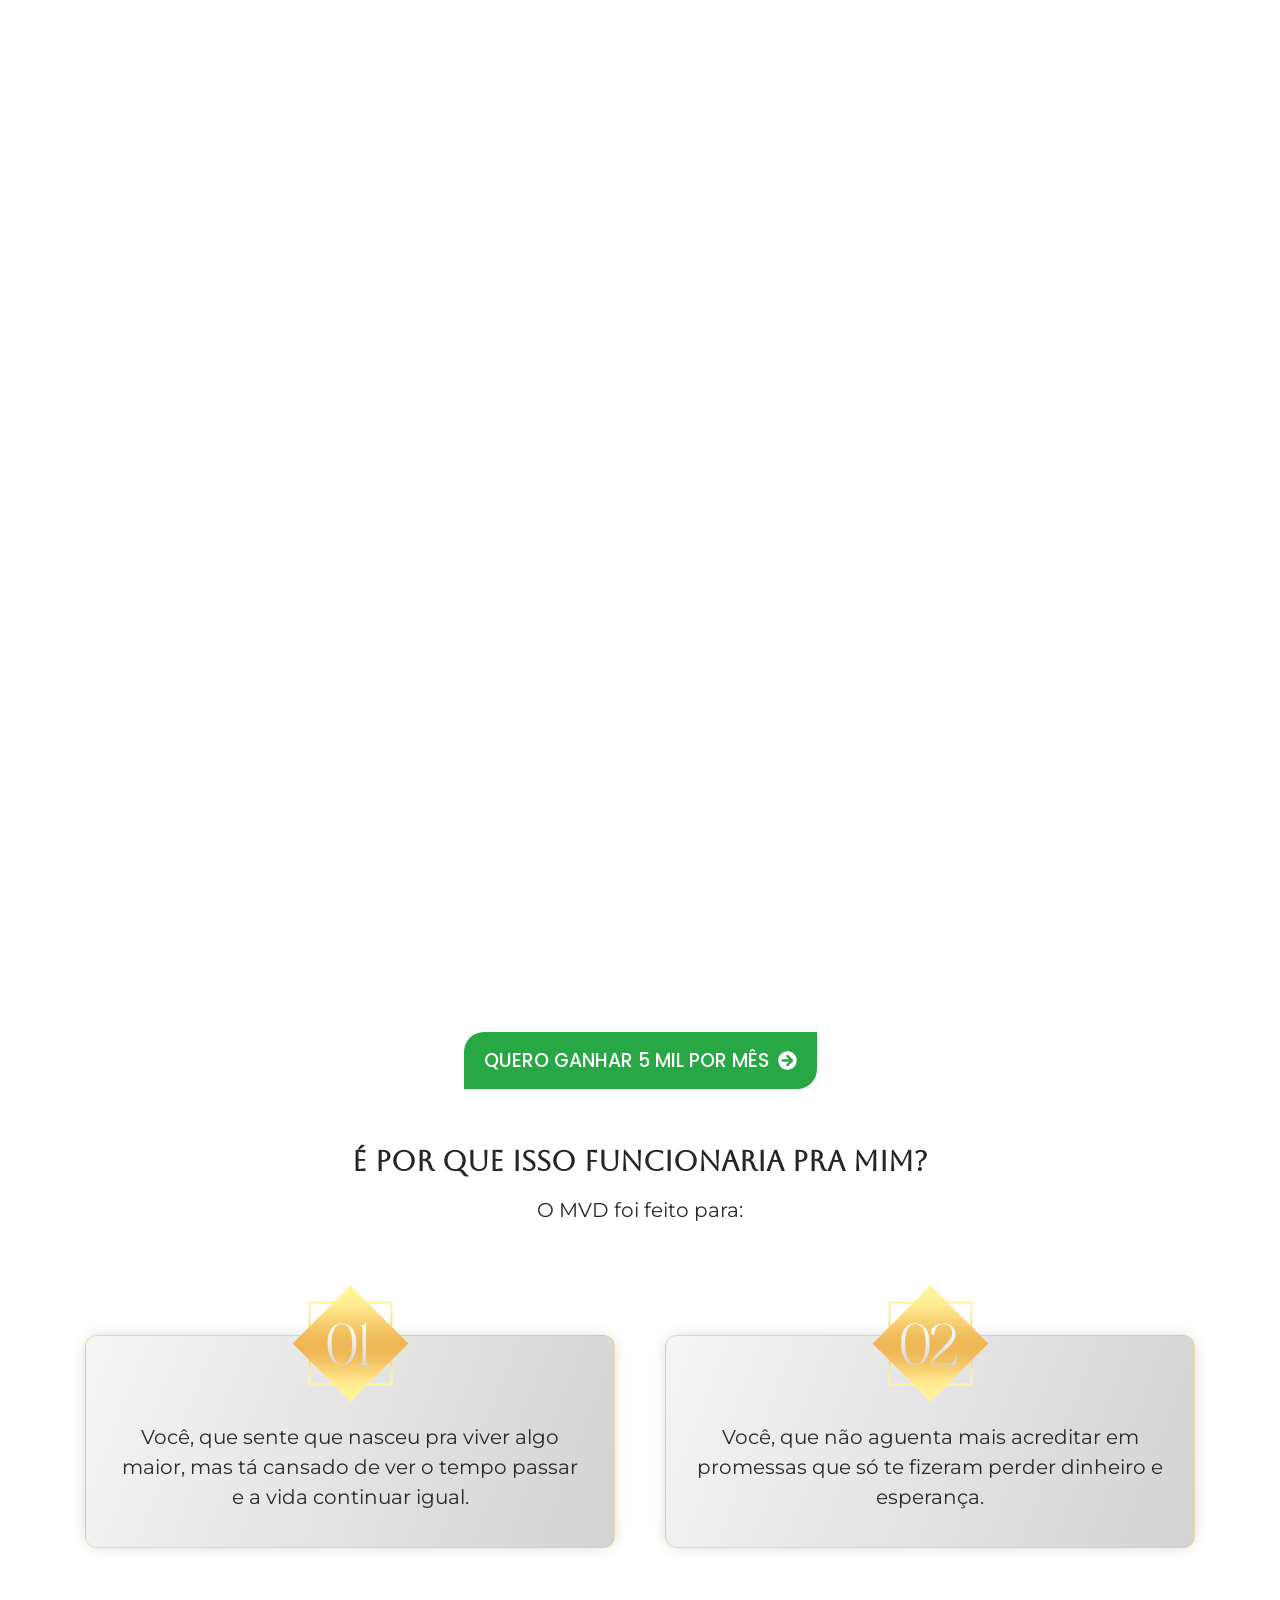
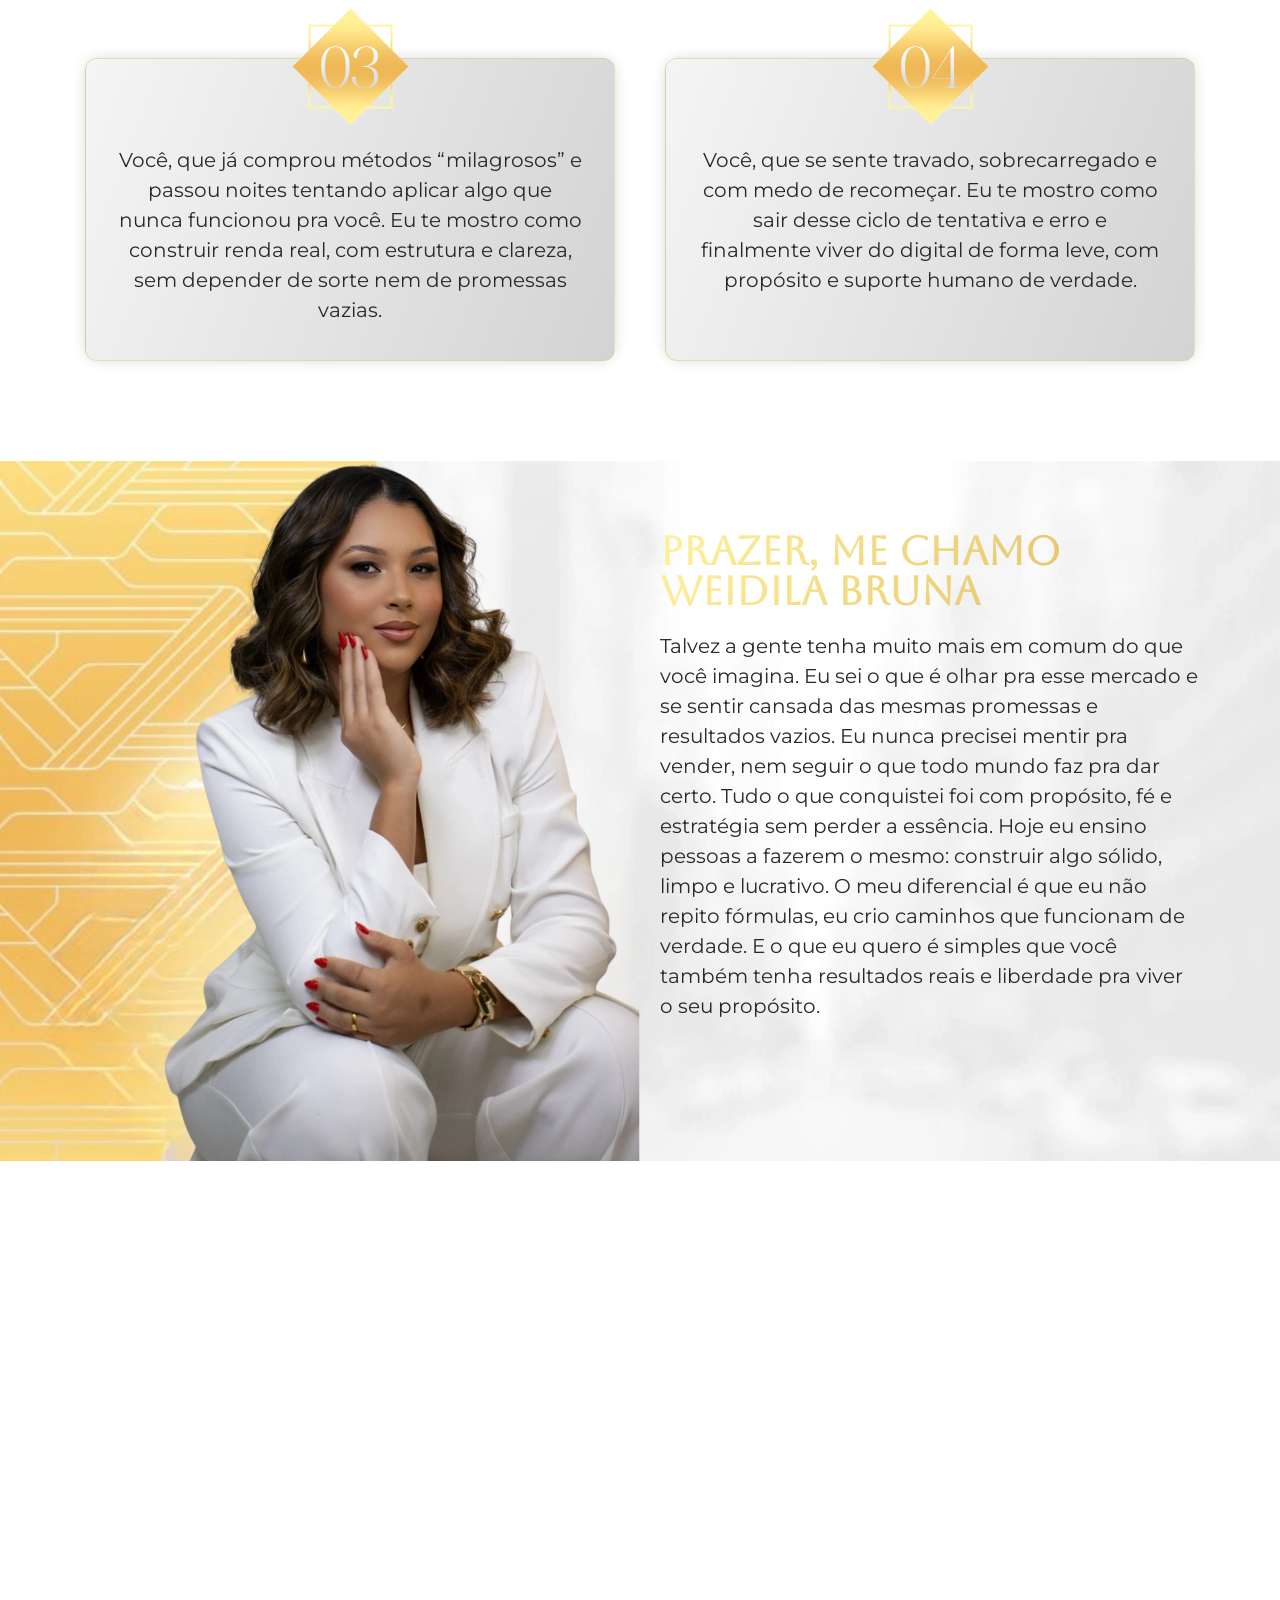
==== commit 14d8617e: "Update index.html" ====
--- a/index.html
+++ b/index.html
@@ -1527,11 +1527,11 @@
                   .elementor-element[data-id="50c0a598"],
                   vturb-smartplayer {
                     width: 100% !important;
-                    max-width: 700px !important;
+                    max-width: 450px !important;
                     margin: 0 auto !important;
                     aspect-ratio: 9 / 16 !important;
                     height: auto !important;
-                    min-height: 70vh !important;
+                    min-height: 50vh !important;
                     /* mantém altura mínima */
                     overflow: visible !important;
                     position: relative !important;
@@ -1561,7 +1561,7 @@
                     vturb-smartplayer {
                       aspect-ratio: 9 / 16 !important;
                       height: auto !important;
-                      min-height: 85vh !important;
+                      min-height: 65vh !important;
                     }
 
                     /* Centraliza o título e reduz espaços */
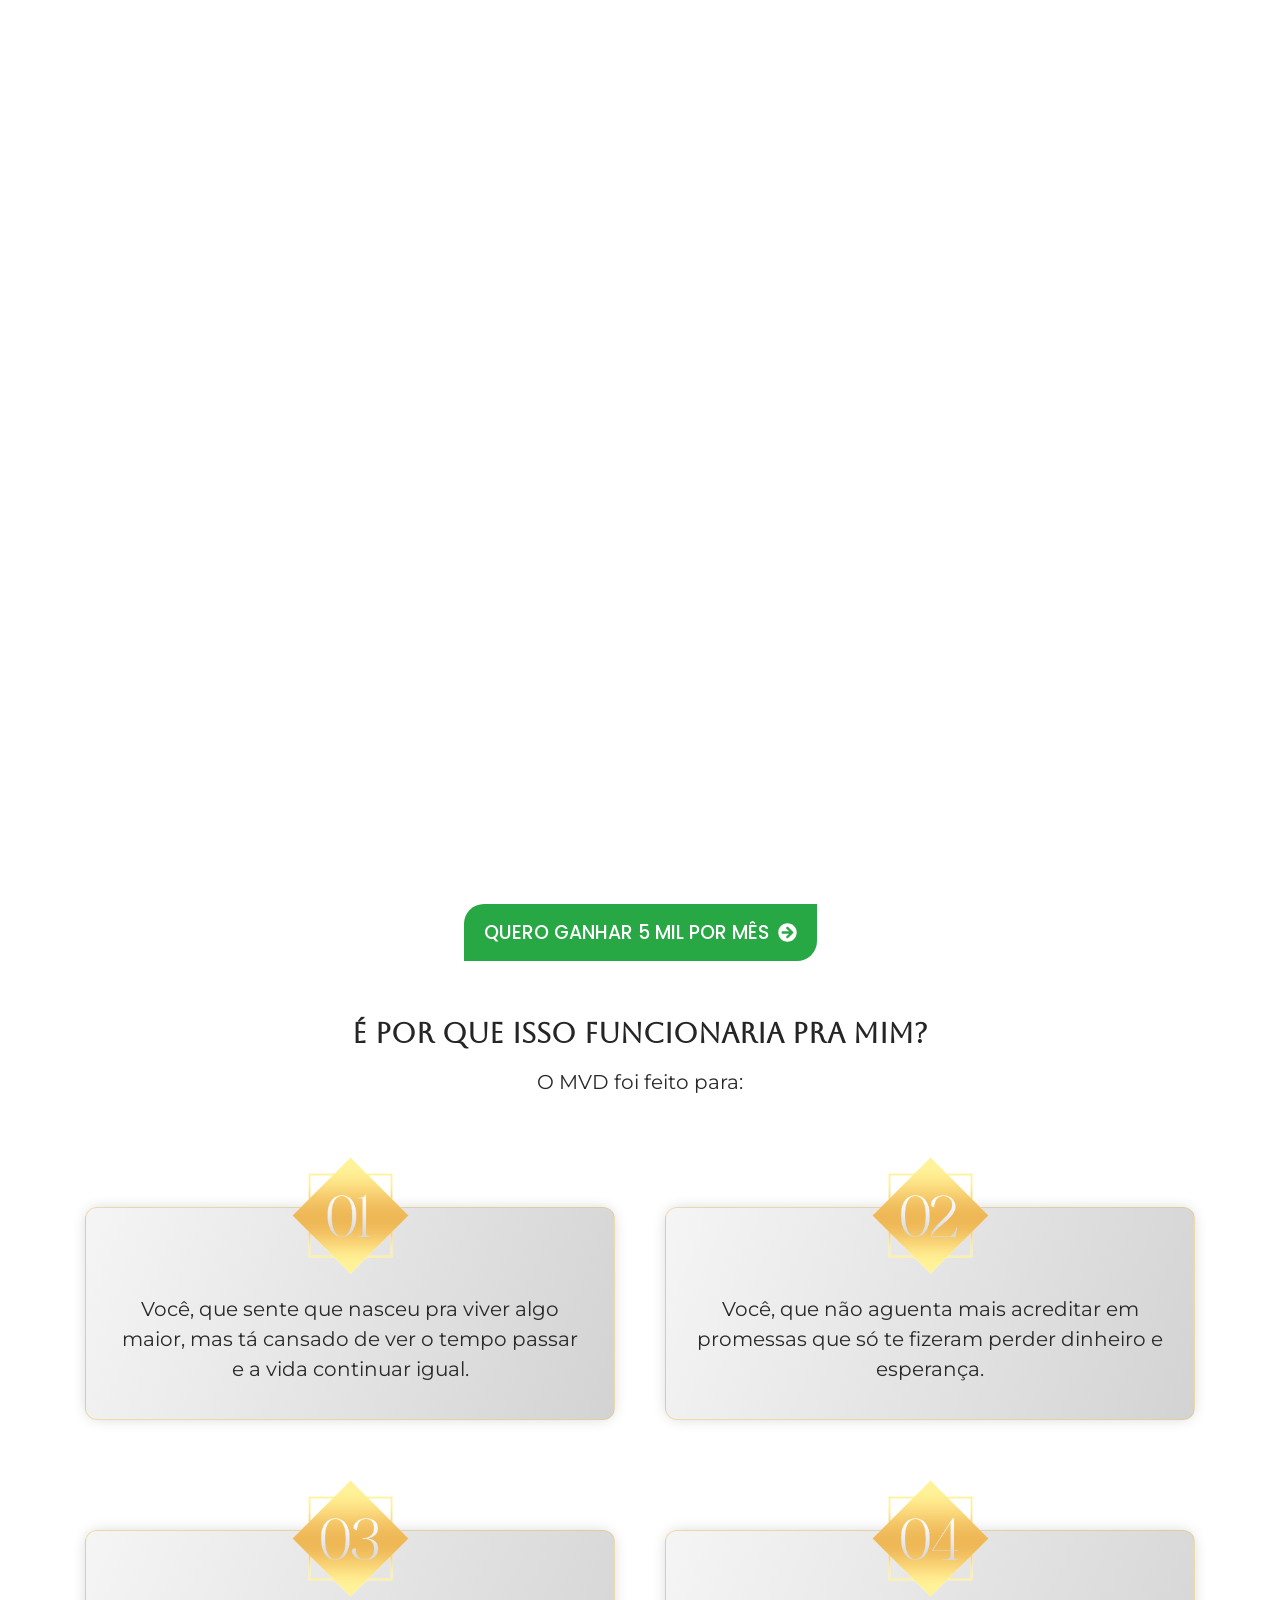
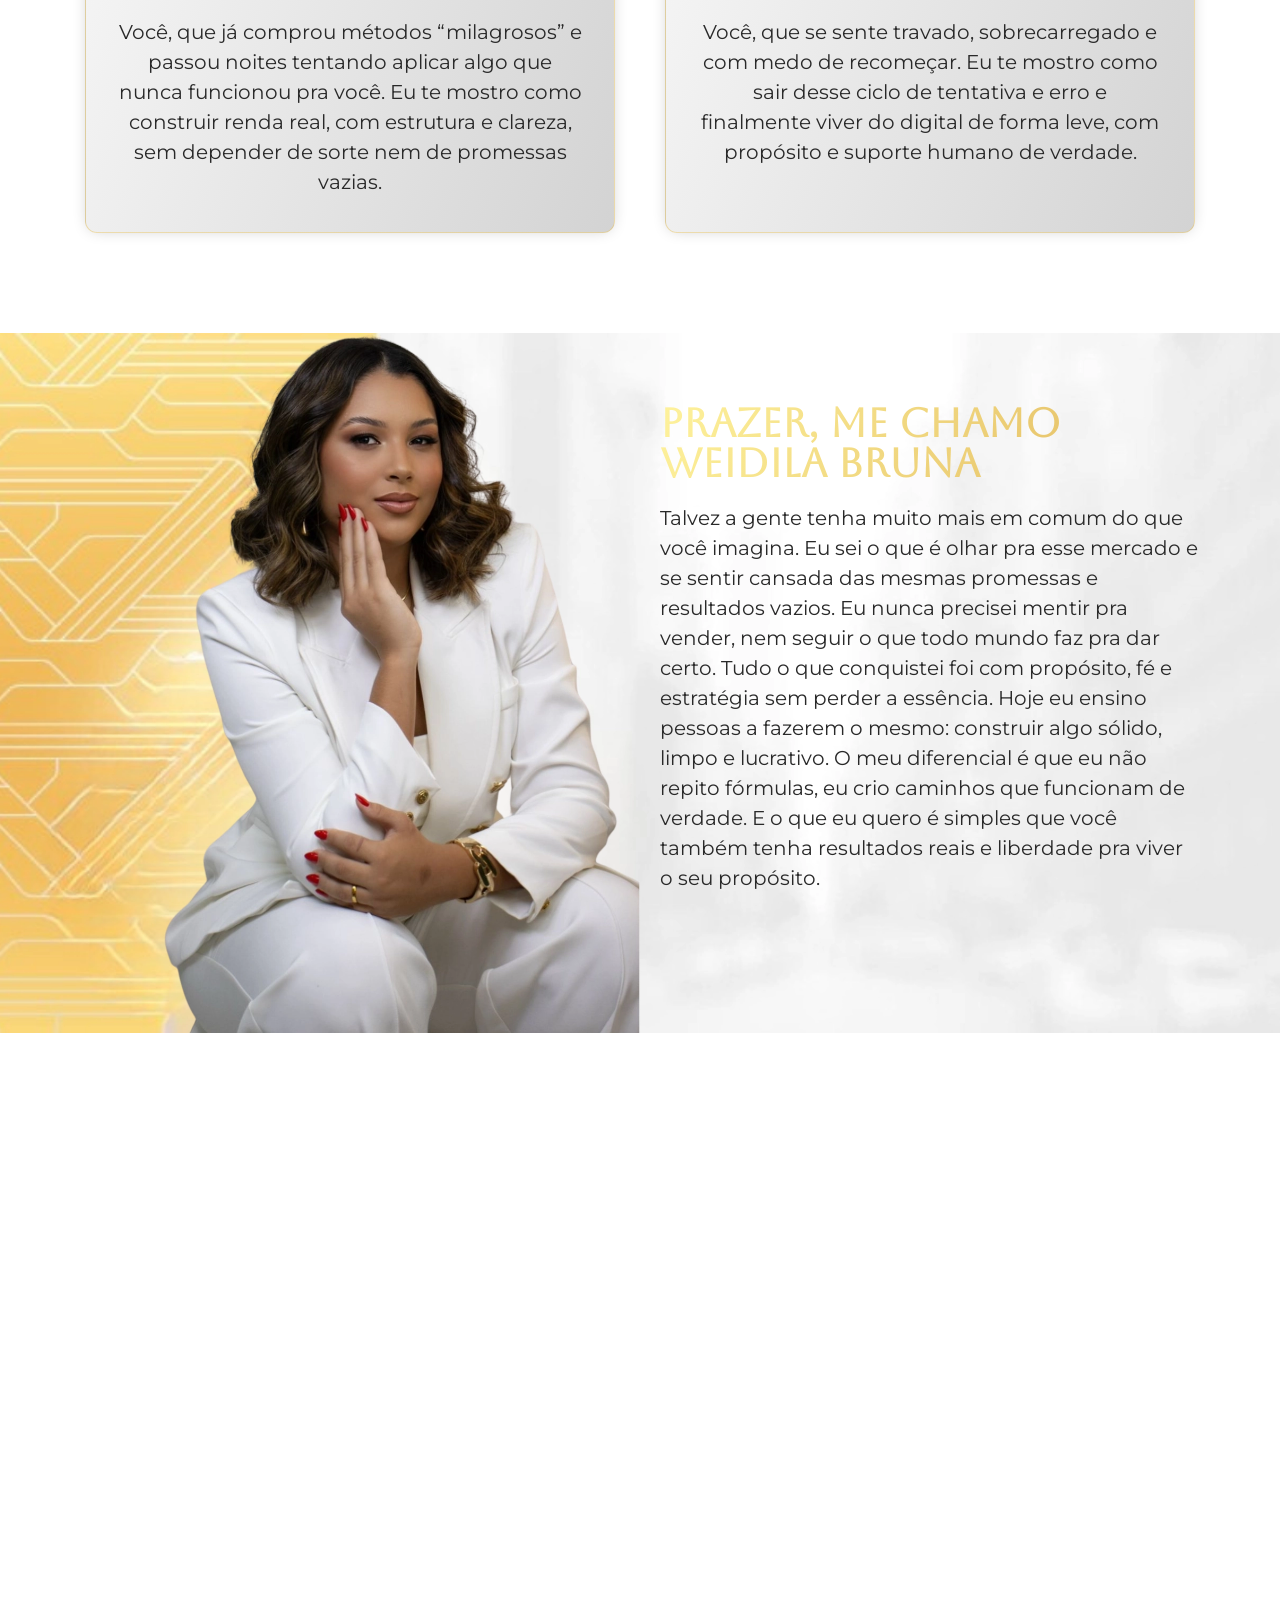
==== commit fbb1e363: "Update index.html" ====
--- a/index.html
+++ b/index.html
@@ -898,23 +898,20 @@
 
             /* 2) CRIA espaço REAL embaixo do player pro botão aparecer */
             .elementor-element-50c0a598 .vsl-wrap {
-              padding-bottom: 180px !important;
+              padding-bottom: 0px !important;
               /* AQUI é o “espaço do CTA” */
-              margin-bottom: 30px !important;
+              margin-bottom: 0px !important;
               /* separa do texto de baixo */
               position: relative !important;
               z-index: 9999 !important;
             }
 
             /* 3) AFASTA a próxima seção (onde começa “É por que…”) */
-            .elementor-element-44f8f0e2 {
-              margin-top: 128px !important;
-            }
 
             /* 4) (Opcional) se no mobile ainda ficar muito grudado, aumenta um pouco */
             @media (max-width: 768px) {
               .elementor-element-50c0a598 .vsl-wrap {
-                padding-bottom: 320px !important;
+                padding-bottom: 0px !important;
               }
             }
           </style>
@@ -1531,7 +1528,7 @@
                     margin: 0 auto !important;
                     aspect-ratio: 9 / 16 !important;
                     height: auto !important;
-                    min-height: 50vh !important;
+                    min-height: auto !important;
                     /* mantém altura mínima */
                     overflow: visible !important;
                     position: relative !important;
@@ -1555,13 +1552,14 @@
 
                 <style>
                   @media (max-width: 767px) {
-
-                    /* Garante a proporção certa em celulares */
                     .vsl-wrap,
                     vturb-smartplayer {
+                      width: 90% !important;
+                      max-width: 360px !important;
+                      margin: 0 auto !important;
                       aspect-ratio: 9 / 16 !important;
                       height: auto !important;
-                      min-height: 65vh !important;
+                      min-height: auto !important;
                     }
 
                     /* Centraliza o título e reduz espaços */
